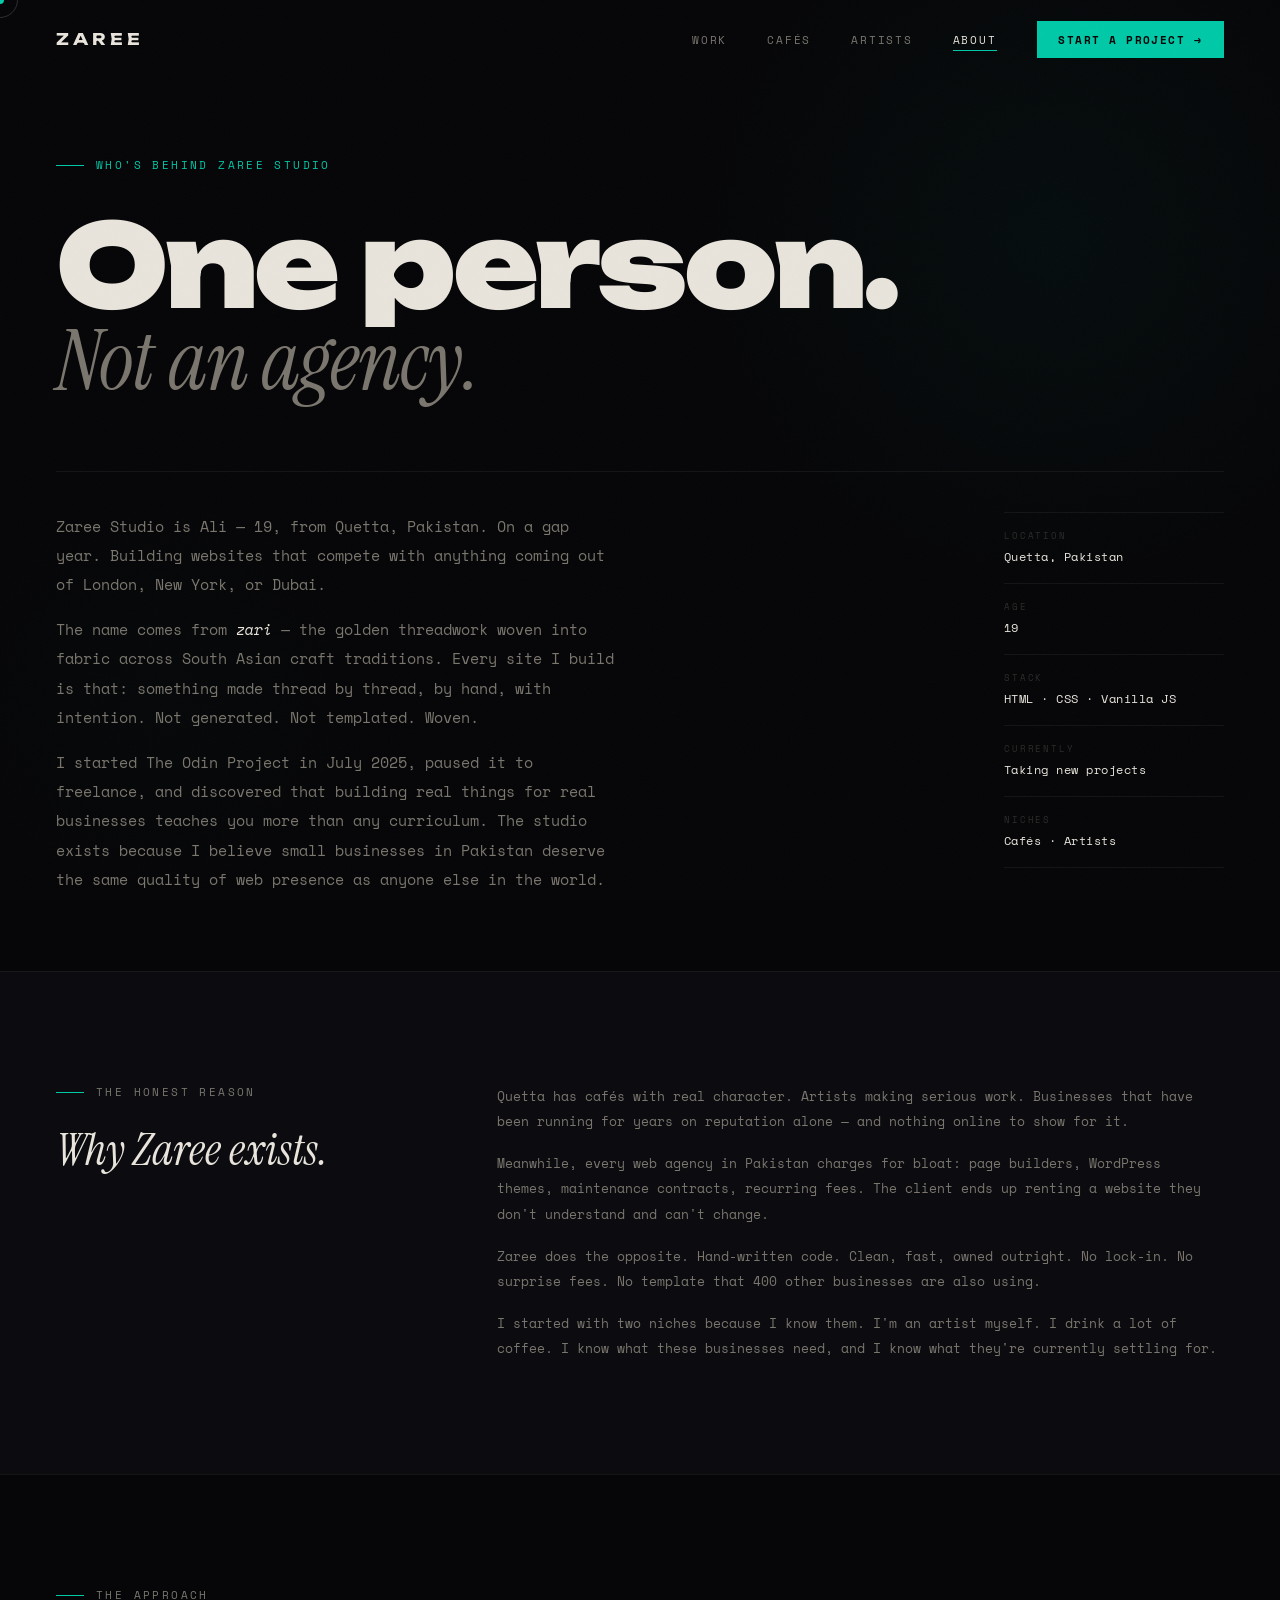
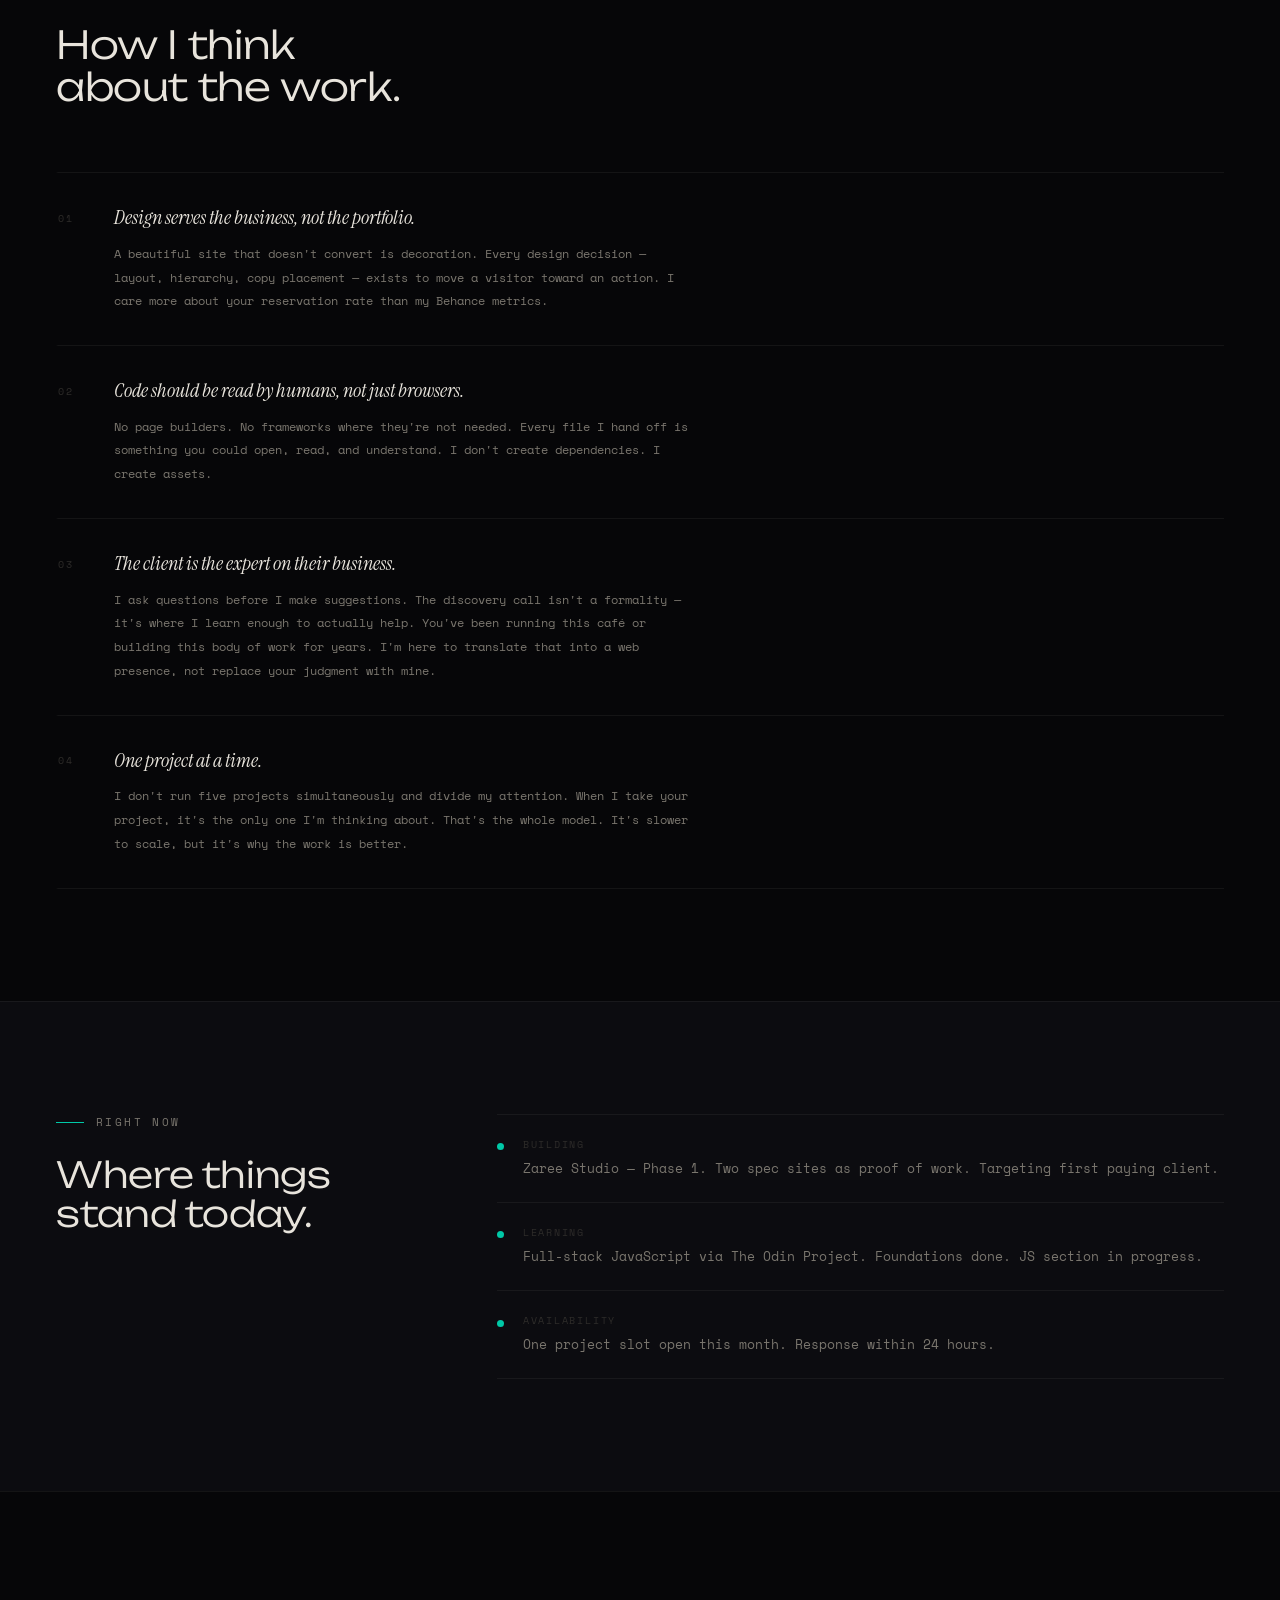
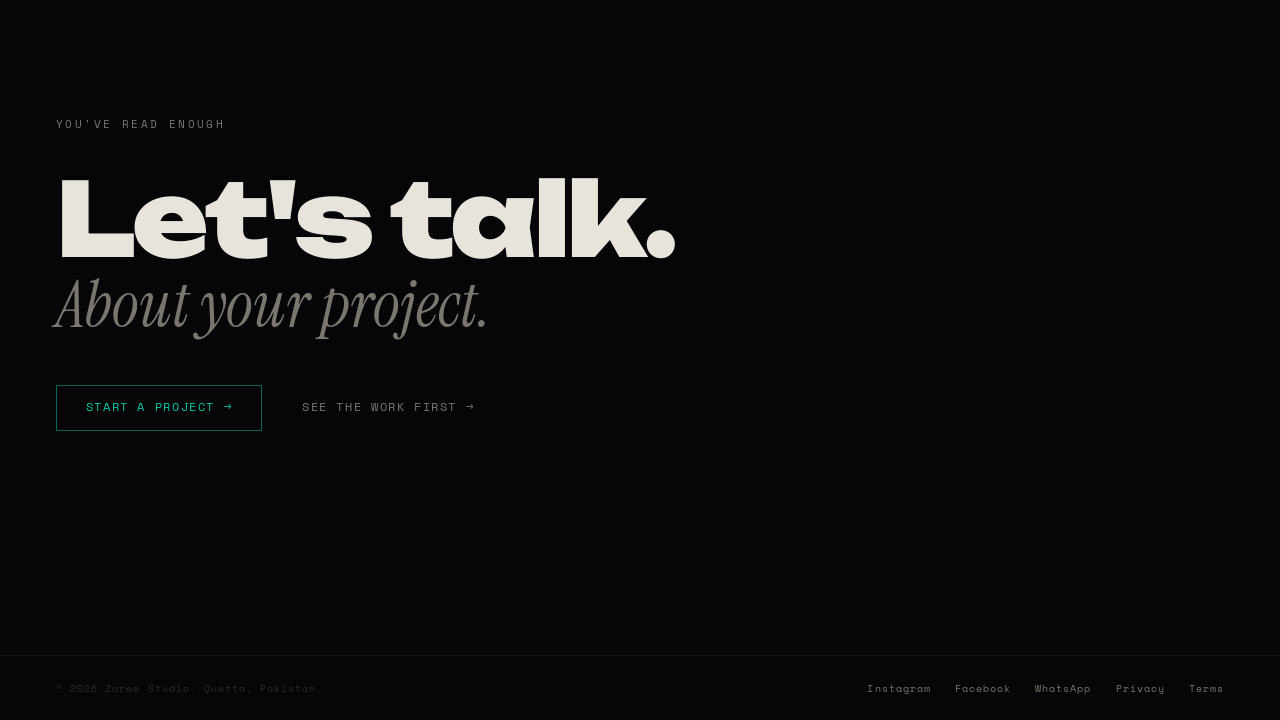
==== about.html @ 1075338b "Fix facebook social link in footer" ====
<!DOCTYPE html>
<html lang="en">
<head>
  <meta charset="UTF-8" />
  <meta name="viewport" content="width=device-width, initial-scale=1.0" />
  <meta name="description" content="Who's behind Zaree Studio. A 19-year-old from Quetta, Pakistan — building websites that compete with anything in the world." />
  <meta name="theme-color" content="#060608" />
  <link rel="icon" type="image/svg+xml" href="assets/images/favicon.svg" />

  <title>About — Zaree Studio</title>

  <meta property="og:title"       content="About — Zaree Studio" />
  <meta property="og:description" content="Who's behind Zaree Studio. One person. Quetta, Pakistan. Building for the world." />
  <meta property="og:type"        content="website" />

  <link rel="stylesheet" href="assets/css/style.css" />
</head>
<body>

  <div class="cursor" aria-hidden="true"></div>
  <div class="cursor-ring" aria-hidden="true"></div>

  <!-- ===== NAV ===== -->
  <header>
    <nav class="site-nav" aria-label="Main navigation">
      <div class="site-nav__inner">

        <a href="index.html" class="site-nav__logo" aria-label="Zaree Studio — home">Zaree</a>

        <button
          class="site-nav__toggle"
          aria-label="Toggle navigation menu"
          aria-expanded="false"
          aria-controls="nav-links"
        >
          <span class="site-nav__toggle-bar" aria-hidden="true"></span>
          <span class="site-nav__toggle-bar" aria-hidden="true"></span>
          <span class="site-nav__toggle-bar" aria-hidden="true"></span>
        </button>

        <div class="site-nav__links" id="nav-links" role="list">
          <a href="work.html"    class="site-nav__link" role="listitem">Work</a>
          <a href="cafes.html"   class="site-nav__link" role="listitem">Cafés</a>
          <a href="artists.html" class="site-nav__link" role="listitem">Artists</a>
          <a href="about.html"   class="site-nav__link" role="listitem" aria-current="page">About</a>
          <a href="start.html"   class="site-nav__cta"  role="listitem">Start a project →</a>
        </div>

      </div>
    </nav>
  </header>

  <main>

    <!-- ===== HERO ===== -->
    <section class="about-hero" aria-labelledby="about-hero-heading">
      <div class="about-hero__orb about-hero__orb--1" aria-hidden="true"></div>
      <div class="about-hero__orb about-hero__orb--2" aria-hidden="true"></div>

      <div class="container about-hero__inner">
        <p class="about-hero__eyebrow reveal">
          <span class="about-hero__eyebrow-line" aria-hidden="true"></span>
          Who's behind Zaree Studio
        </p>

        <h1 class="about-hero__heading reveal reveal--delay-1" id="about-hero-heading">
          One person.
          <span class="about-hero__heading-serif">Not an agency.</span>
        </h1>

        <div class="about-hero__split reveal reveal--delay-2">
          <div class="about-hero__statement">
            <p>
              Zaree Studio is Ali — 19, from Quetta, Pakistan. On a gap year. Building websites that compete with anything coming out of London, New York, or Dubai.
            </p>
            <p>
              The name comes from <em>zari</em> — the golden threadwork woven into fabric across South Asian craft traditions. Every site I build is that: something made thread by thread, by hand, with intention. Not generated. Not templated. Woven.
            </p>
            <p>
              I started The Odin Project in July 2025, paused it to freelance, and discovered that building real things for real businesses teaches you more than any curriculum. The studio exists because I believe small businesses in Pakistan deserve the same quality of web presence as anyone else in the world.
            </p>
          </div>
          <div class="about-hero__aside">
            <div class="about-fact">
              <span class="about-fact__label">Location</span>
              <span class="about-fact__value">Quetta, Pakistan</span>
            </div>
            <div class="about-fact">
              <span class="about-fact__label">Age</span>
              <span class="about-fact__value">19</span>
            </div>
            <div class="about-fact">
              <span class="about-fact__label">Stack</span>
              <span class="about-fact__value">HTML · CSS · Vanilla JS</span>
            </div>
            <div class="about-fact">
              <span class="about-fact__label">Currently</span>
              <span class="about-fact__value">Taking new projects</span>
            </div>
            <div class="about-fact">
              <span class="about-fact__label">Niches</span>
              <span class="about-fact__value">Cafés · Artists</span>
            </div>
          </div>
        </div>
      </div>
    </section>

    <!-- ===== WHY THIS EXISTS ===== -->
    <section class="section about-why" aria-labelledby="why-heading">
      <div class="container">
        <div class="about-why__grid">
          <div>
            <p class="section__tag reveal">The honest reason</p>
            <h2 class="about-why__heading reveal reveal--delay-1" id="why-heading">
              Why Zaree exists.
            </h2>
          </div>
          <div class="about-why__body reveal reveal--delay-2">
            <p>
              Quetta has cafés with real character. Artists making serious work. Businesses that have been running for years on reputation alone — and nothing online to show for it.
            </p>
            <p>
              Meanwhile, every web agency in Pakistan charges for bloat: page builders, WordPress themes, maintenance contracts, recurring fees. The client ends up renting a website they don't understand and can't change.
            </p>
            <p>
              Zaree does the opposite. Hand-written code. Clean, fast, owned outright. No lock-in. No surprise fees. No template that 400 other businesses are also using.
            </p>
            <p>
              I started with two niches because I know them. I'm an artist myself. I drink a lot of coffee. I know what these businesses need, and I know what they're currently settling for.
            </p>
          </div>
        </div>
      </div>
    </section>

    <!-- ===== THE WAY I WORK ===== -->
    <section class="section about-approach" aria-labelledby="approach-heading">
      <div class="container">
        <p class="section__tag reveal">The approach</p>
        <h2 class="section__heading about-approach__heading reveal reveal--delay-1" id="approach-heading">
          How I think<br>about the work.
        </h2>

        <div class="about-principles">

          <div class="about-principle reveal">
            <div class="about-principle__num" aria-hidden="true">01</div>
            <div class="about-principle__content">
              <h3 class="about-principle__title">Design serves the business, not the portfolio.</h3>
              <p class="about-principle__desc">
                A beautiful site that doesn't convert is decoration. Every design decision — layout, hierarchy, copy placement — exists to move a visitor toward an action. I care more about your reservation rate than my Behance metrics.
              </p>
            </div>
          </div>

          <div class="about-principle reveal reveal--delay-1">
            <div class="about-principle__num" aria-hidden="true">02</div>
            <div class="about-principle__content">
              <h3 class="about-principle__title">Code should be read by humans, not just browsers.</h3>
              <p class="about-principle__desc">
                No page builders. No frameworks where they're not needed. Every file I hand off is something you could open, read, and understand. I don't create dependencies. I create assets.
              </p>
            </div>
          </div>

          <div class="about-principle reveal reveal--delay-2">
            <div class="about-principle__num" aria-hidden="true">03</div>
            <div class="about-principle__content">
              <h3 class="about-principle__title">The client is the expert on their business.</h3>
              <p class="about-principle__desc">
                I ask questions before I make suggestions. The discovery call isn't a formality — it's where I learn enough to actually help. You've been running this café or building this body of work for years. I'm here to translate that into a web presence, not replace your judgment with mine.
              </p>
            </div>
          </div>

          <div class="about-principle reveal reveal--delay-3">
            <div class="about-principle__num" aria-hidden="true">04</div>
            <div class="about-principle__content">
              <h3 class="about-principle__title">One project at a time.</h3>
              <p class="about-principle__desc">
                I don't run five projects simultaneously and divide my attention. When I take your project, it's the only one I'm thinking about. That's the whole model. It's slower to scale, but it's why the work is better.
              </p>
            </div>
          </div>

        </div>
      </div>
    </section>

    <!-- ===== CURRENTLY ===== -->
    <section class="section about-currently" aria-labelledby="currently-heading">
      <div class="container">
        <div class="about-currently__grid">

          <div>
            <p class="section__tag reveal">Right now</p>
            <h2 class="section__heading about-currently__heading reveal reveal--delay-1" id="currently-heading">
              Where things<br>stand today.
            </h2>
          </div>

          <div class="about-currently__items reveal reveal--delay-2">
            <div class="about-current-item">
              <span class="about-current-item__dot" aria-hidden="true"></span>
              <div>
                <p class="about-current-item__label">Building</p>
                <p class="about-current-item__value">Zaree Studio — Phase 1. Two spec sites as proof of work. Targeting first paying client.</p>
              </div>
            </div>
            <div class="about-current-item">
              <span class="about-current-item__dot" aria-hidden="true"></span>
              <div>
                <p class="about-current-item__label">Learning</p>
                <p class="about-current-item__value">Full-stack JavaScript via The Odin Project. Foundations done. JS section in progress.</p>
              </div>
            </div>
            <div class="about-current-item">
              <span class="about-current-item__dot" aria-hidden="true"></span>
              <div>
                <p class="about-current-item__label">Availability</p>
                <p class="about-current-item__value">One project slot open this month. Response within 24 hours.</p>
              </div>
            </div>
          </div>

        </div>
      </div>
    </section>

    <!-- ===== CTA ===== -->
    <section class="section about-cta" aria-labelledby="about-cta-heading">
      <div class="container about-cta__inner">
        <p class="about-cta__eyebrow reveal">You've read enough</p>
        <h2 class="about-cta__heading reveal reveal--delay-1" id="about-cta-heading">
          Let's talk.
        </h2>
        <p class="about-cta__sub reveal reveal--delay-1">
          About your project.
        </p>
        <div class="about-cta__actions reveal reveal--delay-2">
          <a href="start.html" class="btn-primary">Start a project →</a>
          <a href="work.html"  class="btn-secondary">See the work first →</a>
        </div>
      </div>
    </section>
  </main>
  
  <!-- ===== FOOTER ===== -->
  <footer class="site-footer">
    <div class="container">
      <div class="site-footer__inner">
        <p class="site-footer__copy">© 2026 Zaree Studio. Quetta, Pakistan.</p>
        <nav class="site-footer__links" aria-label="Footer navigation">
          <a href="https://instagram.com/zareestudios" target="_blank" rel="noopener noreferrer" class="site-footer__link">Instagram</a>
          <a href="https://www.facebook.com/profile.php?id=61572127582054"   target="_blank" rel="noopener noreferrer" class="site-footer__link">Facebook</a>
          <a href="https://wa.me/03337128493"            target="_blank" rel="noopener noreferrer" class="site-footer__link">WhatsApp</a>
          <a href="privacy.html" class="site-footer__link">Privacy</a>
          <a href="terms.html"   class="site-footer__link">Terms</a>
        </nav>
      </div>
    </div>
  </footer>

  <script src="assets/js/main.js" defer></script>
</body>
</html>
---- assets/css/style.css ----
/* ============================================================
   ZAREE STUDIO — style.css
   Shared across all pages
   ============================================================ */

/* ===== FONTS ===== */
@import url('https://fonts.googleapis.com/css2?family=Unbounded:wght@200;300;400;700;900&family=Instrument+Serif:ital@0;1&family=Space+Mono:ital,wght@0,400;0,700;1,400&display=swap');

/* ===== CUSTOM PROPERTIES ===== */
:root {
  /* Color — semantic naming */
  --background:          #060608;
  --background-surface:  #0C0C10;
  --background-raised:   #111116;
  --text-primary:        #E8E4DC;
  --text-secondary:      #7A766E;
  --text-ghost:          #2E2C2A;
  --accent:              #00C9A7;
  --accent-dim:          rgba(0, 201, 167, 0.08);
  --accent-glow:         rgba(0, 201, 167, 0.22);
  --accent-mid:          rgba(0, 201, 167, 0.5);
  --border-subtle:       rgba(232, 228, 220, 0.06);
  --border-moderate:     rgba(232, 228, 220, 0.13);
  --border-accent:       rgba(0, 201, 167, 0.35);

  /* Typography */
  --font-display:  'Unbounded', sans-serif;
  --font-serif:    'Instrument Serif', serif;
  --font-mono:     'Space Mono', monospace;

  /* Spacing scale */
  --space-xs:   0.5rem;
  --space-sm:   1rem;
  --space-md:   1.5rem;
  --space-lg:   2.5rem;
  --space-xl:   4rem;
  --space-2xl:  7rem;

  /* Layout */
  --container-max: 1280px;
  --container-pad: clamp(1.25rem, 5vw, 3.5rem);
  --nav-height:    5rem;

  /* Motion */
  --ease-out-expo: cubic-bezier(0.16, 1, 0.3, 1);
  --ease-standard: cubic-bezier(0.4, 0, 0.2, 1);
  --duration-fast:   180ms;
  --duration-base:   300ms;
  --duration-slow:   600ms;
  --duration-reveal: 900ms;
}

/* ===== RESET ===== */
*,
*::before,
*::after {
  margin: 0;
  padding: 0;
  box-sizing: border-box;
}

html {
  font-size: 16px;
  scroll-behavior: smooth;
  -webkit-text-size-adjust: 100%;
  overflow-x: hidden;
}

body {
  background-color: var(--background);
  color: var(--text-primary);
  font-family: var(--font-mono);
  font-weight: 400;
  line-height: 1.6;
  overflow-x: hidden;
  -webkit-font-smoothing: antialiased;
  -moz-osx-font-smoothing: grayscale;
  cursor: none;
}

img,
video {
  display: block;
  max-width: 100%;
}

a {
  color: inherit;
  text-decoration: none;
}

ul,
ol {
  list-style: none;
}

button {
  background: none;
  border: none;
  cursor: none;
  font: inherit;
  color: inherit;
}

input,
textarea,
select {
  font: inherit;
  color: inherit;
  background: none;
  border: none;
  outline: none;
}

/* ===== GRAIN OVERLAY ===== */
body::before {
  content: '';
  position: fixed;
  inset: 0;
  pointer-events: none;
  z-index: 9000;
  opacity: 0.2;
  background-image: url("data:image/svg+xml,%3Csvg xmlns='http://www.w3.org/2000/svg' width='400' height='400'%3E%3Cfilter id='n'%3E%3CfeTurbulence type='fractalNoise' baseFrequency='.72' numOctaves='4' stitchTiles='stitch'/%3E%3C/filter%3E%3Crect width='400' height='400' filter='url(%23n)' opacity='.09'/%3E%3C/svg%3E");
}

/* ===== CUSTOM CURSOR ===== */
.cursor {
  position: fixed;
  width: 8px;
  height: 8px;
  background: var(--accent);
  border-radius: 50%;
  pointer-events: none;
  z-index: 9999;
  transform: translate(-50%, -50%);
  transition:
    width var(--duration-fast) var(--ease-standard),
    height var(--duration-fast) var(--ease-standard);
  mix-blend-mode: screen;
  will-change: left, top;
}

.cursor-ring {
  position: fixed;
  width: 36px;
  height: 36px;
  border: 1px solid rgba(232, 228, 220, 0.18);
  border-radius: 50%;
  pointer-events: none;
  z-index: 9998;
  transform: translate(-50%, -50%);
  transition:
    width var(--duration-base) var(--ease-standard),
    height var(--duration-base) var(--ease-standard),
    border-color var(--duration-base) var(--ease-standard);
  will-change: left, top;
}

body.cursor--hover .cursor {
  width: 18px;
  height: 18px;
}

body.cursor--hover .cursor-ring {
  width: 60px;
  height: 60px;
  border-color: var(--border-accent);
}

/* ===== FOCUS STATES (accessibility) ===== */
:focus-visible {
  outline: 2px solid var(--accent);
  outline-offset: 3px;
  border-radius: 2px;
}

/* ===== LAYOUT UTILITIES ===== */
.container {
  width: 100%;
  max-width: var(--container-max);
  margin-inline: auto;
  padding-inline: var(--container-pad);
}

/* ===== REVEAL ANIMATION ===== */
.reveal {
  opacity: 0;
  transform: translateY(28px);
  transition:
    opacity var(--duration-reveal) var(--ease-out-expo),
    transform var(--duration-reveal) var(--ease-out-expo);
}

.reveal--in {
  opacity: 1;
  transform: translateY(0);
}

.reveal--delay-1 { transition-delay: 0.1s; }
.reveal--delay-2 { transition-delay: 0.2s; }
.reveal--delay-3 { transition-delay: 0.32s; }
.reveal--delay-4 { transition-delay: 0.46s; }

/* ===== NAV ===== */
.site-nav {
  position: fixed;
  top: 0;
  left: 0;
  right: 0;
  z-index: 200;
  height: var(--nav-height);
  display: flex;
  align-items: center;
  transition:
    background var(--duration-slow) var(--ease-standard),
    border-color var(--duration-slow) var(--ease-standard);
  border-bottom: 1px solid transparent;
}

.site-nav--scrolled {
  background: rgba(6, 6, 8, 0.88);
  backdrop-filter: blur(20px);
  -webkit-backdrop-filter: blur(20px);
  border-bottom-color: var(--border-subtle);
}

.site-nav__inner {
  width: 100%;
  max-width: var(--container-max);
  margin-inline: auto;
  padding-inline: var(--container-pad);
  display: flex;
  align-items: center;
  justify-content: space-between;
  gap: var(--space-lg);
}

.site-nav__logo {
  font-family: var(--font-display);
  font-size: 1rem;
  font-weight: 700;
  letter-spacing: 0.25em;
  text-transform: uppercase;
  color: var(--text-primary);
  flex-shrink: 0;
  transition: color var(--duration-fast);
}

.site-nav__logo:hover {
  color: var(--accent);
}

.site-nav__status {
  display: flex;
  align-items: center;
  gap: 0.5rem;
  font-size: 0.68rem;
  letter-spacing: 0.16em;
  color: var(--text-secondary);
}

.site-nav__status-dot {
  width: 5px;
  height: 5px;
  background: var(--accent);
  border-radius: 50%;
  animation: pulse-dot 2.5s ease-in-out infinite;
}

@keyframes pulse-dot {
  0%, 100% { opacity: 1; transform: scale(1); }
  50%       { opacity: 0.35; transform: scale(0.6); }
}

.site-nav__links {
  display: flex;
  align-items: center;
  gap: var(--space-lg);
}

.site-nav__link {
  font-size: 0.7rem;
  letter-spacing: 0.16em;
  text-transform: uppercase;
  color: var(--text-secondary);
  transition: color var(--duration-fast);
  position: relative;
}

.site-nav__link::after {
  content: '';
  position: absolute;
  bottom: -3px;
  left: 0;
  width: 0;
  height: 1px;
  background: var(--accent);
  transition: width var(--duration-base) var(--ease-out-expo);
}

.site-nav__link:hover,
.site-nav__link[aria-current="page"] {
  color: var(--text-primary);
}

.site-nav__link[aria-current="page"]::after,
.site-nav__link:hover::after {
  width: 100%;
}

.site-nav__cta {
  font-family: var(--font-mono);
  font-size: 0.7rem;
  letter-spacing: 0.13em;
  text-transform: uppercase;
  color: var(--background);
  background: var(--accent);
  padding: 0.55rem 1.3rem;
  border: 1px solid var(--accent);
  font-weight: 700;
  transition:
    background var(--duration-fast),
    border-color var(--duration-fast),
    color var(--duration-fast);
}

.site-nav__cta:hover {
  background: var(--text-primary);
  border-color: var(--text-primary);
  color: var(--background);
}
/* Logo cloned into mobile overlay by JS — hidden on desktop */
.site-nav__links-logo {
  display: none;
}

/* Mobile nav toggle */
.site-nav__toggle {
  display: none;
  flex-direction: column;
  gap: 5px;
  width: 24px;
  cursor: none;
}

.site-nav__toggle-bar {
  height: 1px;
  background: var(--text-primary);
  transition: transform var(--duration-base) var(--ease-standard), opacity var(--duration-base);
  transform-origin: center;
}

.site-nav__toggle[aria-expanded="true"] .site-nav__toggle-bar:nth-child(1) {
  transform: translateY(6px) rotate(45deg);
}
.site-nav__toggle[aria-expanded="true"] .site-nav__toggle-bar:nth-child(2) {
  opacity: 0;
}
.site-nav__toggle[aria-expanded="true"] .site-nav__toggle-bar:nth-child(3) {
  transform: translateY(-6px) rotate(-45deg);
}

/* ===== BUTTONS ===== */
.btn-primary {
  display: inline-flex;
  align-items: center;
  gap: 0.6rem;
  font-family: var(--font-mono);
  font-size: 0.72rem;
  letter-spacing: 0.14em;
  text-transform: uppercase;
  color: var(--accent);
  padding: 0.8rem 1.8rem;
  border: 1px solid var(--accent-mid);
  transition:
    background var(--duration-fast),
    border-color var(--duration-fast),
    gap var(--duration-base) var(--ease-out-expo);
}

.btn-primary:hover {
  background: var(--accent-dim);
  border-color: var(--accent);
  gap: 1rem;
}

.btn-secondary {
  display: inline-flex;
  align-items: center;
  gap: 0.6rem;
  font-family: var(--font-mono);
  font-size: 0.72rem;
  letter-spacing: 0.14em;
  text-transform: uppercase;
  color: var(--text-secondary);
  transition:
    color var(--duration-fast),
    gap var(--duration-base) var(--ease-out-expo);
}

.btn-secondary:hover {
  color: var(--text-primary);
  gap: 1rem;
}

/* ===== SECTION SHARED ===== */
.section {
  padding-block: var(--space-2xl);
  border-top: 1px solid var(--border-subtle);
  position: relative;
}

.section__tag {
  display: flex;
  align-items: center;
  gap: 0.75rem;
  font-size: 0.68rem;
  letter-spacing: 0.22em;
  text-transform: uppercase;
  color: var(--text-secondary);
  margin-bottom: 1.2rem;
}

.section__tag::before {
  content: '';
  display: block;
  width: 28px;
  height: 1px;
  background: var(--accent);
  flex-shrink: 0;
}

.section__heading {
  font-family: var(--font-display);
  font-weight: 300;
  letter-spacing: -0.01em;
  line-height: 1.1;
  color: var(--text-primary);
}

/* ===== FOOTER ===== */
.site-footer {
  padding-block: var(--space-md);
  border-top: 1px solid var(--border-subtle);
  background: var(--background);
}

.site-footer__inner {
  display: flex;
  justify-content: space-between;
  align-items: center;
  gap: var(--space-md);
}

.site-footer__copy {
  font-size: 0.65rem;
  letter-spacing: 0.1em;
  color: var(--text-ghost);
}

.site-footer__links {
  display: flex;
  flex-wrap: wrap;
  gap: var(--space-md);
}

.site-footer__link {
  font-size: 0.65rem;
  letter-spacing: 0.1em;
  color: var(--text-secondary);
  transition: color var(--duration-fast);
}

.site-footer__link:hover {
  color: var(--accent);
}

/* ===== FORM SHARED ===== */
.form-field {
  display: flex;
  flex-direction: column;
  gap: 0.5rem;
}

.form-field__label {
  font-size: 0.68rem;
  letter-spacing: 0.18em;
  text-transform: uppercase;
  color: var(--text-secondary);
}

.form-field__input,
.form-field__textarea,
.form-field__select {
  background: var(--background-raised);
  border: 1px solid var(--border-subtle);
  padding: 0.9rem 1.1rem;
  font-size: 0.85rem;
  color: var(--text-primary);
  width: 100%;
  transition:
    border-color var(--duration-fast),
    background var(--duration-fast);
  border-radius: 0;
  appearance: none;
}

.form-field__input:focus,
.form-field__textarea:focus,
.form-field__select:focus {
  border-color: var(--accent);
  background: var(--background-surface);
  outline: none;
}

.form-field__textarea {
  resize: vertical;
  min-height: 120px;
}

.form-field__input::placeholder,
.form-field__textarea::placeholder {
  color: var(--text-ghost);
}

/* ===== MOBILE MEDIA QUERIES ===== */
@media (max-width: 768px) {
  :root {
    --space-2xl: 5rem;
    --nav-height: 4rem;
  }

  body {
    cursor: auto;
  }

  .cursor,
  .cursor-ring {
    display: none;
  }

  .site-nav__status {
    display: none;
  }

  .site-nav__links-logo {
    display: block;
    font-size: 1.1rem;
    margin-bottom: var(--space-xl);
  }

  .site-nav__links {
    position: fixed;
    top: 0;
    left: 0;
    right: 0;
    bottom: 0;
    padding-top: var(--nav-height);
    flex-direction: column;
    align-items: center;
    justify-content: center;
    gap: var(--space-lg);
    background: var(--background);
    opacity: 0;
    visibility: hidden;
    pointer-events: none;
    transition:
      opacity var(--duration-base) var(--ease-standard),
      visibility var(--duration-base) var(--ease-standard);
    z-index: 9100;
  }

  .site-nav__links--open {
    opacity: 1;
    visibility: visible;
    pointer-events: all;
  }

  .site-nav__link {
    font-size: 1rem;
    letter-spacing: 0.2em;
  }

  .site-nav__toggle {
    display: flex;
    position: relative;
    z-index: 9200; /* must exceed .site-nav__links--open (9100) */
    cursor: pointer;
  }

  /* Restore pointer cursor on all interactive elements — cursor: none is desktop-only */
  a,
  button,
  .choice-card__label,
  .budget-option__label,
  .work-filter__btn {
    cursor: pointer;
  }

  .site-footer__inner {
    flex-direction: column;
    align-items: flex-start;
    gap: var(--space-sm);
  }

  /* Mobile typography — floor at 14px for body-level text */
  .section__tag {
    font-size: 0.72rem;
  }

  .form-field__label {
    font-size: 0.72rem;
  }

  .btn-primary,
  .btn-secondary {
    font-size: 0.78rem;
  }
}
/* ===== INDEX ===== */
.hero-scroll-driver {
  height: 100vh;
  position: relative;
}

.hero-scroll-pin {
  height: 100vh;
  overflow: hidden;
  background: var(--background);
  display: flex;
  flex-direction: column;
  justify-content: flex-end;
  padding: 0 var(--container-pad) clamp(2rem, 4vw, 3.5rem);
}

.hero__orb {
  position: absolute;
  border-radius: 50%;
  pointer-events: none;
  will-change: transform;
}

.hero__orb--1 {
  width: clamp(400px, 65vw, 900px);
  height: clamp(400px, 65vw, 900px);
  top: -20%;
  right: -15%;
  background: radial-gradient(circle, rgba(0,201,167,0.038) 0%, transparent 65%);
  animation: orb-drift 11s ease-in-out infinite;
}

.hero__orb--2 {
  width: clamp(280px, 45vw, 600px);
  height: clamp(280px, 45vw, 600px);
  bottom: -10%;
  left: -5%;
  background: radial-gradient(circle, rgba(0,100,80,0.03) 0%, transparent 65%);
  animation: orb-drift 14s ease-in-out infinite 4s;
}

@keyframes orb-drift {
  0%, 100% { transform: translateY(0) scale(1); }
  50%       { transform: translateY(-36px) scale(1.05); }
}

.hero__letters {
  position: relative;
  z-index: 2;
  display: flex;
  line-height: 1;
  margin-bottom: clamp(1rem, 2.5vw, 1.8rem);
  overflow: visible;
}

.hero-letter {
  font-family: var(--font-display);
  font-size: clamp(80px, 16vw, 210px);
  font-weight: 900;
  letter-spacing: -0.02em;
  line-height: 0.88;
  color: var(--text-primary);
  display: block;
  will-change: transform, color;
  transition:
    color 0.6s var(--ease-out-expo),
    text-shadow 0.4s var(--ease-out-expo);
}

.hero-letter--active { color: var(--accent); }
.hero-letter--past   { color: var(--text-ghost); }

.hero__meta {
  position: relative;
  z-index: 2;
  display: grid;
  grid-template-columns: 1fr auto;
  align-items: end;
  gap: var(--space-lg);
  border-top: 1px solid var(--border-subtle);
  padding-top: clamp(1.2rem, 2.5vw, 2rem);
}

.hero__tagline {
  font-family: var(--font-serif);
  font-style: italic;
  font-size: clamp(1.05rem, 2vw, 1.75rem);
  font-weight: 400;
  line-height: 1.3;
  color: var(--text-primary);
}

.hero__tagline em {
  color: var(--accent);
  font-style: normal;
}

.hero__aside {
  display: flex;
  flex-direction: column;
  align-items: flex-end;
  gap: var(--space-sm);
  flex-shrink: 0;
}

.hero__scroll-indicator {
  display: flex;
  flex-direction: column;
  align-items: center;
  gap: 0.5rem;
  transition: opacity 0.5s;
}

.hero__scroll-line {
  width: 1px;
  height: 48px;
  background: linear-gradient(to bottom, var(--accent), transparent);
  animation: scroll-drip 2s ease-in-out infinite;
}

@keyframes scroll-drip {
  0%   { transform: scaleY(0); transform-origin: top; opacity: 0; }
  40%  { opacity: 1; }
  50%  { transform: scaleY(1); transform-origin: top; }
  51%  { transform: scaleY(1); transform-origin: bottom; }
  100% { transform: scaleY(0); transform-origin: bottom; opacity: 0; }
}

.hero__scroll-label {
  font-size: 0.6rem;
  letter-spacing: 0.22em;
  color: var(--text-ghost);
}

.hero-caption {
  position: absolute;
  top: 50%;
  right: var(--container-pad);
  transform: translateY(-50%);
  text-align: right;
  max-width: 320px;
  pointer-events: none;
  opacity: 0;
  transition: opacity 0.5s var(--ease-out-expo);
  z-index: 3;
}

.hero-caption--visible { opacity: 1; }

.hero-caption__tag {
  display: block;
  font-family: var(--font-display);
  font-size: 0.6rem;
  font-weight: 700;
  letter-spacing: 0.28em;
  text-transform: uppercase;
  color: var(--accent);
  margin-bottom: 1rem;
}

.hero-caption__text {
  font-family: var(--font-serif);
  font-style: italic;
  font-size: clamp(1.3rem, 2.5vw, 2.2rem);
  font-weight: 400;
  line-height: 1.22;
  color: var(--text-primary);
}

.manifesto { background: var(--background-surface); }

.manifesto__grid {
  display: grid;
  grid-template-columns: auto 1fr;
  gap: clamp(2rem, 5vw, 5rem);
  align-items: start;
}

.manifesto__index {
  font-family: var(--font-display);
  font-size: clamp(4rem, 8vw, 8rem);
  font-weight: 900;
  color: var(--border-subtle);
  line-height: 1;
  user-select: none;
  padding-top: 0.1em;
}

.manifesto__body {
  font-family: var(--font-serif);
  font-size: clamp(1.5rem, 3.2vw, 3rem);
  font-weight: 400;
  line-height: 1.22;
  color: var(--text-primary);
}

.manifesto__body .manifesto__accent { color: var(--accent); }
.manifesto__body .manifesto__dim    { color: var(--text-secondary); }

.work-preview { background: var(--background); }

.work-preview__header {
  display: flex;
  justify-content: space-between;
  align-items: flex-end;
  margin-bottom: clamp(2rem, 4vw, 3.5rem);
  gap: var(--space-lg);
}

.work-preview__heading { font-size: clamp(1.6rem, 3vw, 2.8rem); }

.work-preview__note {
  font-size: 0.72rem;
  letter-spacing: 0.12em;
  color: var(--text-secondary);
  text-align: right;
  max-width: 180px;
  line-height: 1.7;
  flex-shrink: 0;
}

.work-preview__grid {
  display: grid;
  grid-template-columns: 1fr 1fr;
  gap: 3px;
}

.card {
  position: relative;
  overflow: hidden;
  border: 1px solid var(--border-subtle);
  transition: border-color var(--duration-slow);
  display: block;
}

.card:hover { border-color: var(--border-moderate); }
.card--tall { min-height: 580px; }
.card--half { min-height: 580px; }

.card__bg {
  position: absolute;
  inset: 0;
  transition: transform 0.8s var(--ease-out-expo);
}

.card:hover .card__bg { transform: scale(1.05); }

.card--cafe .card__bg {
  background:
    radial-gradient(ellipse at 30% 70%, rgba(0,201,167,0.07) 0%, transparent 60%),
    radial-gradient(ellipse at 70% 20%, rgba(0,80,60,0.06) 0%, transparent 55%),
    var(--background-raised);
}

.card--artist .card__bg {
  background:
    radial-gradient(ellipse at 80% 80%, rgba(180,120,50,0.06) 0%, transparent 55%),
    radial-gradient(ellipse at 25% 30%, rgba(80,50,180,0.05) 0%, transparent 55%),
    var(--background-raised);
}

.card__geo {
  position: absolute;
  inset: 0;
  pointer-events: none;
  overflow: hidden;
}

.card--cafe .card__geo::before {
  content: '';
  position: absolute;
  top: 50%; left: 50%;
  width: clamp(140px, 25%, 260px);
  height: clamp(140px, 25%, 260px);
  border: 1px solid rgba(0,201,167,0.07);
  border-radius: 50%;
  transform: translate(-50%, -50%);
}

.card--cafe .card__geo::after {
  content: '';
  position: absolute;
  top: 50%; left: 50%;
  width: clamp(70px, 12%, 130px);
  height: clamp(70px, 12%, 130px);
  border: 1px solid rgba(0,201,167,0.04);
  border-radius: 50%;
  transform: translate(-50%, -50%);
}

.card--artist .card__geo::before {
  content: '';
  position: absolute;
  bottom: 28%; right: 18%;
  width: 120px; height: 120px;
  border: 1px solid rgba(232,228,220,0.05);
  transform: rotate(45deg);
}

.card__fade {
  position: absolute;
  inset: 0;
  background: linear-gradient(
    to top,
    rgba(6,6,8,0.94) 0%,
    rgba(6,6,8,0.3) 45%,
    transparent 100%
  );
}

.card__body {
  position: absolute;
  inset: 0;
  padding: clamp(1.2rem, 2.5vw, 2rem);
  display: flex;
  flex-direction: column;
  justify-content: flex-end;
}

.card__number {
  position: absolute;
  top: 1.2rem;
  left: 1.5rem;
  font-size: 0.62rem;
  letter-spacing: 0.16em;
  color: var(--text-ghost);
}

.card__category {
  font-size: 0.62rem;
  letter-spacing: 0.2em;
  text-transform: uppercase;
  color: var(--accent);
  margin-bottom: 0.5rem;
}

.card__title {
  font-family: var(--font-display);
  font-size: clamp(1.1rem, 2vw, 1.9rem);
  font-weight: 300;
  letter-spacing: -0.01em;
  line-height: 1.1;
  color: var(--text-primary);
  margin-bottom: 0;
  transition: margin var(--duration-slow);
}

.card:hover .card__title { margin-bottom: 0.7rem; }

.card__desc {
  font-size: 0.72rem;
  color: var(--text-secondary);
  line-height: 1.7;
  max-height: 0;
  overflow: hidden;
  opacity: 0;
  transition:
    max-height 0.5s var(--ease-out-expo),
    opacity 0.4s var(--ease-standard);
}

.card:hover .card__desc { max-height: 80px; opacity: 1; }

.card__link {
  display: inline-flex;
  align-items: center;
  gap: 0.5rem;
  margin-top: 1rem;
  font-size: 0.65rem;
  letter-spacing: 0.16em;
  color: var(--text-ghost);
  transition:
    color var(--duration-fast),
    gap var(--duration-base) var(--ease-out-expo);
}

.card:hover .card__link { color: var(--accent); gap: 1.1rem; }

.niches { background: var(--background-surface); }

.niches__grid {
  display: grid;
  grid-template-columns: 1fr 1fr;
  gap: 3px;
  margin-top: clamp(2rem, 4vw, 3.5rem);
}

.niche-card {
  padding: clamp(2rem, 4vw, 3.5rem);
  border: 1px solid var(--border-subtle);
  background: var(--background-raised);
  display: flex;
  flex-direction: column;
  gap: var(--space-md);
  transition: border-color var(--duration-slow);
  text-decoration: none;
}

.niche-card:hover { border-color: var(--border-accent); }

.niche-card__icon {
  width: 40px;
  height: 40px;
  border: 1px solid var(--border-subtle);
  display: flex;
  align-items: center;
  justify-content: center;
  font-size: 1.1rem;
}

.niche-card__tag {
  font-size: 0.65rem;
  letter-spacing: 0.2em;
  text-transform: uppercase;
  color: var(--accent);
}

.niche-card__heading {
  font-family: var(--font-serif);
  font-style: italic;
  font-size: clamp(1.4rem, 2.5vw, 2.2rem);
  font-weight: 400;
  line-height: 1.2;
  color: var(--text-primary);
}

.niche-card__desc {
  font-size: 0.78rem;
  color: var(--text-secondary);
  line-height: 1.8;
  flex: 1;
}

.niche-card__cta { margin-top: auto; }

.process { background: var(--background); }

.process__head {
  display: grid;
  grid-template-columns: 1fr 1fr;
  gap: clamp(2rem, 5vw, 5rem);
  align-items: end;
  margin-bottom: clamp(2.5rem, 5vw, 4.5rem);
}

.process__heading { font-size: clamp(1.5rem, 2.8vw, 2.6rem); }

.process__sub {
  font-size: 0.78rem;
  color: var(--text-secondary);
  line-height: 1.85;
}

.accordion__item {
  border-top: 1px solid var(--border-subtle);
  border-left: 2px solid transparent;
  padding-left: 0;
  transition:
    border-left-color var(--duration-base) var(--ease-out-expo),
    padding-left var(--duration-base) var(--ease-out-expo);
}

.accordion__item:last-child { border-bottom: 1px solid var(--border-subtle); }

.accordion__item:hover,
.accordion__item--open {
  border-left-color: var(--accent);
  padding-left: 1rem;
}

.accordion__item:hover .accordion__num,
.accordion__item--open .accordion__num { color: var(--accent); }

.accordion__trigger {
  width: 100%;
  display: flex;
  align-items: center;
  justify-content: space-between;
  padding: 1.5rem 0;
  text-align: left;
  transition: color var(--duration-fast);
}

.accordion__trigger:hover { color: var(--accent); }

.accordion__trigger-left {
  display: flex;
  align-items: center;
  gap: 1.5rem;
}

.accordion__num {
  font-size: 0.65rem;
  letter-spacing: 0.18em;
  color: var(--text-ghost);
  flex-shrink: 0;
  transition: color var(--duration-base);
}

.accordion__title {
  font-family: var(--font-serif);
  font-style: italic;
  font-size: clamp(1.1rem, 2vw, 1.6rem);
}

.accordion__icon {
  width: 20px;
  height: 20px;
  flex-shrink: 0;
  position: relative;
  color: var(--accent);
}

.accordion__icon::before,
.accordion__icon::after {
  content: '';
  position: absolute;
  background: currentColor;
  transition: transform var(--duration-base) var(--ease-out-expo);
}

.accordion__icon::before {
  width: 14px; height: 1px;
  top: 50%; left: 50%;
  transform: translate(-50%, -50%);
}

.accordion__icon::after {
  width: 1px; height: 14px;
  top: 50%; left: 50%;
  transform: translate(-50%, -50%);
}

.accordion__item--open .accordion__icon::after {
  transform: translate(-50%, -50%) rotate(90deg);
}

.accordion__body {
  padding-bottom: 1.5rem;
  padding-left: calc(0.65rem * 3 + 1.5rem + 1.5rem);
}

.accordion__body p {
  font-size: 0.82rem;
  color: var(--text-secondary);
  line-height: 1.9;
  max-width: 560px;
}

.cta-strip {
  background: var(--background-surface);
  min-height: 65vh;
  display: flex;
  align-items: center;
}

.cta-strip__eyebrow {
  font-size: 0.68rem;
  letter-spacing: 0.22em;
  text-transform: uppercase;
  color: var(--text-secondary);
  margin-bottom: var(--space-lg);
}

.cta-strip__heading {
  font-family: var(--font-display);
  font-size: clamp(2.5rem, 7vw, 7rem);
  font-weight: 900;
  line-height: 0.9;
  letter-spacing: -0.025em;
  color: var(--text-primary);
  margin-bottom: 0.15em;
}

.cta-strip__sub {
  font-family: var(--font-serif);
  font-style: italic;
  font-size: clamp(2rem, 5.5vw, 5.5rem);
  font-weight: 400;
  line-height: 0.9;
  color: var(--text-secondary);
  margin-bottom: clamp(2rem, 4vw, 3.5rem);
}

.cta-strip__email {
  display: inline-block;
  font-family: var(--font-display);
  font-size: clamp(0.85rem, 1.4vw, 1.3rem);
  font-weight: 300;
  letter-spacing: 0.04em;
  color: var(--accent);
  position: relative;
}

.cta-strip__email::after {
  content: '';
  position: absolute;
  bottom: -2px; left: 0;
  width: 0; height: 1px;
  background: var(--accent);
  transition: width 0.5s var(--ease-out-expo);
}

.cta-strip__email:hover::after { width: 100%; }

@media (max-width: 768px) {
  .hero-scroll-pin { padding-bottom: 2rem; }
  .hero-caption { display: none; }
  .manifesto__grid { grid-template-columns: 1fr; gap: 1.5rem; }
  .manifesto__index { font-size: 3rem; }
  .work-preview__grid { grid-template-columns: 1fr; }
  .card--tall, .card--half { min-height: 380px; }
  .work-preview__header { flex-direction: column; align-items: flex-start; gap: var(--space-sm); }
  .work-preview__note { text-align: left; max-width: 100%; }
  .niches__grid { grid-template-columns: 1fr; }
  .process__head { grid-template-columns: 1fr; gap: 1rem; }
}

/* ===== WORK ===== */
.page-hero {
  min-height: 60vh;
  padding-top: var(--nav-height);
  display: flex;
  align-items: flex-end;
  background: var(--background);
  position: relative;
  overflow: hidden;
}

.page-hero__orb {
  position: absolute;
  border-radius: 50%;
  pointer-events: none;
}

.page-hero__orb--1 {
  width: clamp(300px, 50vw, 700px);
  height: clamp(300px, 50vw, 700px);
  top: -20%; right: -10%;
  background: radial-gradient(circle, rgba(0,201,167,0.04) 0%, transparent 65%);
  animation: orb-drift 10s ease-in-out infinite;
}

.page-hero__inner {
  padding-bottom: clamp(3rem, 6vw, 5rem);
  position: relative;
  z-index: 2;
  width: 100%;
}

.page-hero__eyebrow {
  font-size: 0.68rem;
  letter-spacing: 0.22em;
  text-transform: uppercase;
  color: var(--text-secondary);
  margin-bottom: var(--space-md);
  display: flex;
  align-items: center;
  gap: 0.75rem;
}

.page-hero__eyebrow::before {
  content: '';
  display: block;
  width: 28px; height: 1px;
  background: var(--accent);
  flex-shrink: 0;
}

.page-hero__heading {
  font-family: var(--font-display);
  font-size: clamp(3rem, 9vw, 9rem);
  font-weight: 900;
  letter-spacing: -0.03em;
  line-height: 0.88;
  color: var(--text-primary);
  margin-bottom: 0.15em;
}

.page-hero__heading em {
  font-family: var(--font-serif);
  font-style: italic;
  font-weight: 400;
  font-size: 0.75em;
  color: var(--text-secondary);
  display: block;
  letter-spacing: -0.01em;
}

.page-hero__sub {
  margin-top: var(--space-lg);
  max-width: 520px;
  font-size: clamp(0.8rem, 1.2vw, 0.95rem);
  color: var(--text-secondary);
  line-height: 1.85;
}

.filter-bar {
  border-top: 1px solid var(--border-subtle);
  border-bottom: 1px solid var(--border-subtle);
  background: var(--background-surface);
  padding: 0;
  position: sticky;
  top: var(--nav-height);
  z-index: 100;
}

.filter-bar__inner {
  display: flex;
  align-items: center;
  gap: 0;
  overflow-x: auto;
  scrollbar-width: none;
}

.filter-bar__inner::-webkit-scrollbar { display: none; }

.work-filter__btn {
  font-family: var(--font-mono);
  font-size: 0.68rem;
  letter-spacing: 0.16em;
  text-transform: uppercase;
  color: var(--text-secondary);
  padding: 1.1rem 1.5rem;
  border: none;
  border-bottom: 2px solid transparent;
  background: none;
  cursor: none;
  white-space: nowrap;
  transition:
    color var(--duration-fast),
    border-color var(--duration-base);
}

.work-filter__btn:hover { color: var(--text-primary); }

.work-filter__btn--active {
  color: var(--accent);
  border-bottom-color: var(--accent);
}

.filter-bar__count {
  margin-left: auto;
  padding: 0 var(--container-pad);
  font-size: 0.65rem;
  letter-spacing: 0.14em;
  color: var(--text-ghost);
  white-space: nowrap;
  flex-shrink: 0;
}

.case-studies {
  background: var(--background);
  padding-block: var(--space-2xl);
}

.case-studies__list {
  display: flex;
  flex-direction: column;
  gap: 2px;
}

.work-card {
  display: grid;
  grid-template-columns: 1fr 1fr;
  min-height: 540px;
  border: 1px solid var(--border-subtle);
  overflow: hidden;
  position: relative;
  transition:
    border-color var(--duration-slow),
    opacity var(--duration-slow),
    transform var(--duration-slow);
}

.work-card:hover { border-color: var(--border-moderate); }

.work-card__visual {
  position: relative;
  overflow: hidden;
  background: var(--background-raised);
  min-height: 400px;
}

.work-card__visual-bg {
  position: absolute;
  inset: 0;
  transition: transform 0.9s var(--ease-out-expo);
}

.work-card:hover .work-card__visual-bg { transform: scale(1.04); }

.work-card--cafe .work-card__visual-bg {
  background:
    radial-gradient(ellipse at 30% 60%, rgba(0,201,167,0.09) 0%, transparent 55%),
    radial-gradient(ellipse at 75% 25%, rgba(0,90,70,0.07) 0%, transparent 50%),
    linear-gradient(160deg, var(--background-raised) 0%, #0a120f 100%);
}

.work-card--artist .work-card__visual-bg {
  background:
    radial-gradient(ellipse at 70% 70%, rgba(140,90,220,0.07) 0%, transparent 55%),
    radial-gradient(ellipse at 25% 25%, rgba(180,120,50,0.06) 0%, transparent 50%),
    linear-gradient(160deg, var(--background-raised) 0%, #0e0a14 100%);
}

.work-card__art {
  position: absolute;
  inset: 0;
  pointer-events: none;
}

.work-card--cafe .work-card__art::before {
  content: '';
  position: absolute;
  top: 50%; left: 50%;
  width: 280px; height: 280px;
  border: 1px solid rgba(0,201,167,0.1);
  border-radius: 50%;
  transform: translate(-50%, -50%);
  animation: ring-pulse 4s ease-in-out infinite;
}

.work-card--cafe .work-card__art::after {
  content: '';
  position: absolute;
  top: 50%; left: 50%;
  width: 160px; height: 160px;
  border: 1px solid rgba(0,201,167,0.06);
  border-radius: 50%;
  transform: translate(-50%, -50%);
  animation: ring-pulse 4s ease-in-out infinite 0.8s;
}

@keyframes ring-pulse {
  0%, 100% { opacity: 0.6; transform: translate(-50%, -50%) scale(1); }
  50%       { opacity: 1;   transform: translate(-50%, -50%) scale(1.03); }
}

.work-card--artist .work-card__art::before {
  content: '';
  position: absolute;
  top: 50%; left: 50%;
  width: 200px; height: 200px;
  border: 1px solid rgba(140,90,220,0.1);
  transform: translate(-50%, -50%) rotate(45deg);
  animation: square-drift 6s ease-in-out infinite;
}

.work-card--artist .work-card__art::after {
  content: '';
  position: absolute;
  top: 50%; left: 50%;
  width: 110px; height: 110px;
  border: 1px solid rgba(180,120,50,0.08);
  transform: translate(-50%, -50%) rotate(22deg);
  animation: square-drift 6s ease-in-out infinite 1.2s;
}

@keyframes square-drift {
  0%, 100% { transform: translate(-50%, -50%) rotate(45deg) scale(1); }
  50%       { transform: translate(-50%, -50%) rotate(52deg) scale(1.04); }
}

.work-card__watermark {
  position: absolute;
  bottom: 1.5rem; right: 1.5rem;
  font-family: var(--font-display);
  font-size: 6rem;
  font-weight: 900;
  color: rgba(232,228,220,0.03);
  line-height: 1;
  pointer-events: none;
  user-select: none;
}

.work-card__mockup {
  position: absolute;
  bottom: -20px;
  left: 50%;
  transform: translateX(-50%);
  width: clamp(180px, 55%, 260px);
  transition: transform 0.9s var(--ease-out-expo), bottom 0.9s var(--ease-out-expo);
}

.work-card:hover .work-card__mockup {
  bottom: 0;
  transform: translateX(-50%) translateY(-12px);
}

.mockup__browser {
  background: var(--background-surface);
  border: 1px solid var(--border-moderate);
  border-radius: 6px 6px 0 0;
  overflow: hidden;
}

.mockup__bar {
  background: var(--background-raised);
  padding: 0.4rem 0.6rem;
  display: flex;
  align-items: center;
  gap: 0.35rem;
  border-bottom: 1px solid var(--border-subtle);
}

.mockup__dot {
  width: 5px; height: 5px;
  border-radius: 50%;
  background: var(--border-moderate);
}

.mockup__url {
  flex: 1;
  height: 5px;
  background: var(--border-subtle);
  border-radius: 2px;
  margin-left: 0.3rem;
}

.mockup__screen {
  aspect-ratio: 16/10;
  background: var(--background);
  position: relative;
  overflow: hidden;
}

.work-card--cafe .mockup__screen-content {
  position: absolute;
  inset: 0;
  background:
    linear-gradient(to bottom, rgba(0,201,167,0.05) 0%, transparent 40%),
    var(--background);
  display: flex;
  flex-direction: column;
  padding: 0.5rem;
  gap: 0.25rem;
}

.mockup__line {
  height: 3px;
  border-radius: 1px;
  background: var(--border-moderate);
}

.mockup__line--accent { background: var(--accent); width: 30%; }
.mockup__line--short  { width: 60%; }
.mockup__line--xshort { width: 40%; }

.work-card__content {
  padding: clamp(2rem, 4vw, 3.5rem);
  display: flex;
  flex-direction: column;
  justify-content: space-between;
  background: var(--background-surface);
  border-left: 1px solid var(--border-subtle);
}

.work-card__meta {
  display: flex;
  align-items: center;
  justify-content: space-between;
  margin-bottom: var(--space-lg);
}

.work-card__category {
  font-size: 0.62rem;
  letter-spacing: 0.2em;
  text-transform: uppercase;
  color: var(--accent);
}

.work-card__year {
  font-size: 0.62rem;
  letter-spacing: 0.15em;
  color: var(--text-ghost);
}

.work-card__title {
  font-family: var(--font-display);
  font-size: clamp(1.5rem, 2.5vw, 2.4rem);
  font-weight: 300;
  letter-spacing: -0.015em;
  line-height: 1.1;
  color: var(--text-primary);
  margin-bottom: 0.4em;
}

.work-card__subtitle {
  font-family: var(--font-serif);
  font-style: italic;
  font-size: clamp(1rem, 1.5vw, 1.3rem);
  color: var(--text-secondary);
  margin-bottom: var(--space-lg);
  line-height: 1.3;
}

.work-card__desc {
  font-size: 0.8rem;
  color: var(--text-secondary);
  line-height: 1.9;
  margin-bottom: var(--space-lg);
}

.work-card__tags {
  display: flex;
  flex-wrap: wrap;
  gap: 0.4rem;
  margin-bottom: var(--space-lg);
}

.work-card__tag {
  font-family: var(--font-mono);
  font-size: 0.6rem;
  letter-spacing: 0.12em;
  text-transform: uppercase;
  color: var(--text-ghost);
  padding: 0.3rem 0.65rem;
  border: 1px solid var(--border-subtle);
}

.work-card__stats {
  display: flex;
  gap: var(--space-lg);
  padding: var(--space-md) 0;
  border-top: 1px solid var(--border-subtle);
  border-bottom: 1px solid var(--border-subtle);
  margin-bottom: var(--space-lg);
}

.work-stat__value {
  font-family: var(--font-display);
  font-size: clamp(1.4rem, 2vw, 2rem);
  font-weight: 700;
  color: var(--text-primary);
  line-height: 1;
  margin-bottom: 0.3rem;
}

.work-stat__label {
  font-size: 0.62rem;
  letter-spacing: 0.16em;
  text-transform: uppercase;
  color: var(--text-ghost);
}

.work-card__bottom {
  display: flex;
  align-items: center;
  justify-content: space-between;
}

.work-card__link {
  display: inline-flex;
  align-items: center;
  gap: 0.6rem;
  font-family: var(--font-mono);
  font-size: 0.7rem;
  letter-spacing: 0.14em;
  text-transform: uppercase;
  color: var(--accent);
  padding: 0.75rem 1.4rem;
  border: 1px solid var(--accent-mid);
  transition:
    background var(--duration-fast),
    border-color var(--duration-fast),
    gap var(--duration-base) var(--ease-out-expo);
}

.work-card__link:hover {
  background: var(--accent-dim);
  border-color: var(--accent);
  gap: 1rem;
}

.work-card__num {
  font-family: var(--font-display);
  font-size: 3rem;
  font-weight: 900;
  color: var(--border-subtle);
  line-height: 1;
  user-select: none;
}

.process-callout {
  background: var(--background-surface);
  border-top: 1px solid var(--border-subtle);
}

.process-callout__grid {
  display: grid;
  grid-template-columns: 1fr 2fr;
  gap: clamp(2rem, 5vw, 5rem);
  align-items: start;
}

.process-callout__heading {
  font-size: clamp(1.5rem, 2.5vw, 2.2rem);
  font-weight: 300;
  line-height: 1.15;
}

.process-callout__steps { display: flex; flex-direction: column; gap: 0; }

.process-callout__step {
  display: grid;
  grid-template-columns: auto 1fr;
  gap: var(--space-lg);
  padding-block: 1.5rem;
  border-bottom: 1px solid var(--border-subtle);
  border-left: 2px solid transparent;
  padding-left: 0;
  align-items: start;
  transition:
    border-left-color var(--duration-base) var(--ease-out-expo),
    padding-left var(--duration-base) var(--ease-out-expo);
}

.process-callout__step:first-child { border-top: 1px solid var(--border-subtle); }

.process-callout__step:hover {
  border-left-color: var(--accent);
  padding-left: 1rem;
}

.process-callout__step:hover .process-callout__step-num { color: var(--accent); }

.process-callout__step-num {
  font-size: 0.65rem;
  letter-spacing: 0.18em;
  color: var(--text-ghost);
  padding-top: 0.2rem;
  flex-shrink: 0;
  transition: color var(--duration-base);
}

.process-callout__step-name {
  font-family: var(--font-serif);
  font-style: italic;
  font-size: 1.1rem;
  color: var(--text-primary);
  margin-bottom: 0.4rem;
}

.process-callout__step-desc {
  font-size: 0.76rem;
  color: var(--text-secondary);
  line-height: 1.8;
}

.work-cta {
  background: var(--background);
  min-height: 50vh;
  display: flex;
  align-items: center;
}

.work-cta__heading {
  font-family: var(--font-display);
  font-size: clamp(2.2rem, 6vw, 6rem);
  font-weight: 900;
  letter-spacing: -0.025em;
  line-height: 0.9;
  color: var(--text-primary);
  margin-bottom: 0.12em;
}

.work-cta__sub {
  font-family: var(--font-serif);
  font-style: italic;
  font-size: clamp(1.8rem, 4.5vw, 4.5rem);
  color: var(--text-secondary);
  line-height: 0.9;
  margin-bottom: clamp(2rem, 4vw, 3.5rem);
}

.work-cta__actions {
  display: flex;
  align-items: center;
  gap: var(--space-lg);
  flex-wrap: wrap;
}

@media (max-width: 900px) {
  .work-card { grid-template-columns: 1fr; min-height: auto; }
  .work-card__visual { min-height: 300px; }
  .work-card__content { border-left: none; border-top: 1px solid var(--border-subtle); }
  .work-card__mockup { width: 55%; }
  .process-callout__grid { grid-template-columns: 1fr; gap: var(--space-lg); }
  .work-cta__actions { flex-direction: column; align-items: flex-start; }
}

@media (max-width: 600px) {
  .work-card__stats { gap: var(--space-md); }
  .work-card__bottom { flex-direction: column; align-items: flex-start; gap: var(--space-md); }
}

/* ===== CAFES ===== */
.cafe-hero {
  min-height: 100vh;
  padding-top: var(--nav-height);
  display: grid;
  grid-template-rows: 1fr auto;
  background: var(--background);
  position: relative;
  overflow: hidden;
}

.cafe-hero__warmth {
  position: absolute;
  pointer-events: none;
}

.cafe-hero__warmth--1 {
  width: clamp(500px, 70vw, 1000px);
  height: clamp(500px, 70vw, 1000px);
  top: -25%; right: -20%;
  border-radius: 50%;
  background: radial-gradient(circle,
    rgba(0,201,167,0.042) 0%,
    rgba(180,120,40,0.02) 40%,
    transparent 70%
  );
  animation: warmth-drift 13s ease-in-out infinite;
}

.cafe-hero__warmth--2 {
  width: clamp(300px, 40vw, 600px);
  height: clamp(300px, 40vw, 600px);
  bottom: 5%; left: -10%;
  border-radius: 50%;
  background: radial-gradient(circle,
    rgba(0,201,167,0.025) 0%,
    transparent 65%
  );
  animation: warmth-drift 17s ease-in-out infinite 5s;
}

@keyframes warmth-drift {
  0%, 100% { transform: translateY(0) scale(1); }
  50%       { transform: translateY(-28px) scale(1.04); }
}

.cafe-hero__content {
  display: flex;
  flex-direction: column;
  justify-content: center;
  padding: clamp(3rem, 6vw, 5rem) var(--container-pad) 0;
  position: relative;
  z-index: 2;
  max-width: var(--container-max);
  margin-inline: auto;
  width: 100%;
}

.cafe-hero__eyebrow {
  display: flex;
  align-items: center;
  gap: 0.75rem;
  font-size: 0.68rem;
  letter-spacing: 0.22em;
  text-transform: uppercase;
  color: var(--accent);
  margin-bottom: var(--space-lg);
  opacity: 0;
  animation: fade-up 0.8s var(--ease-out-expo) 0.2s forwards;
}

.cafe-hero__eyebrow-line {
  width: 28px; height: 1px;
  background: var(--accent);
  flex-shrink: 0;
}

.cafe-hero__heading {
  font-family: var(--font-display);
  font-size: clamp(2.6rem, 8vw, 9rem);
  font-weight: 900;
  letter-spacing: -0.03em;
  line-height: 0.88;
  color: var(--text-primary);
  margin-bottom: 0.2em;
  opacity: 0;
  animation: fade-up 0.9s var(--ease-out-expo) 0.35s forwards;
}

.cafe-hero__heading-serif {
  font-family: var(--font-serif);
  font-weight: 400;
  font-style: italic;
  font-size: 0.75em;
  color: var(--text-secondary);
  display: block;
  letter-spacing: -0.01em;
}

.cafe-hero__heading-accent { color: var(--accent); }

.cafe-hero__sub {
  font-size: clamp(0.85rem, 1.3vw, 1rem);
  color: var(--text-secondary);
  line-height: 1.9;
  max-width: 500px;
  margin-top: var(--space-lg);
  opacity: 0;
  animation: fade-up 0.9s var(--ease-out-expo) 0.55s forwards;
}

.cafe-hero__actions {
  display: flex;
  align-items: center;
  gap: var(--space-lg);
  margin-top: var(--space-xl);
  flex-wrap: wrap;
  opacity: 0;
  animation: fade-up 0.9s var(--ease-out-expo) 0.72s forwards;
}

@keyframes fade-up {
  from { opacity: 0; transform: translateY(24px); }
  to   { opacity: 1; transform: translateY(0); }
}

.cafe-hero__strip {
  position: relative;
  z-index: 2;
  border-top: 1px solid var(--border-subtle);
  padding: var(--space-lg) var(--container-pad);
  display: grid;
  grid-template-columns: repeat(3, 1fr);
  gap: 1px;
  background: var(--border-subtle);
  max-width: 100%;
  opacity: 0;
  animation: fade-up 0.9s var(--ease-out-expo) 1s forwards;
}

.cafe-hero__strip-item {
  background: var(--background);
  padding: var(--space-md) var(--space-lg);
  display: flex;
  flex-direction: column;
  gap: 0.4rem;
}

.cafe-hero__strip-value {
  font-family: var(--font-display);
  font-size: clamp(1.6rem, 3vw, 2.8rem);
  font-weight: 700;
  color: var(--text-primary);
  line-height: 1;
}

.cafe-hero__strip-label {
  font-size: 0.68rem;
  letter-spacing: 0.16em;
  text-transform: uppercase;
  color: var(--text-secondary);
}

.problem { background: var(--background-surface); }

.problem__grid {
  display: grid;
  grid-template-columns: 1fr 1fr;
  gap: clamp(3rem, 6vw, 7rem);
  align-items: center;
}

.problem__heading {
  font-family: var(--font-serif);
  font-style: italic;
  font-size: clamp(1.8rem, 3.5vw, 3.2rem);
  font-weight: 400;
  line-height: 1.2;
  color: var(--text-primary);
  margin-bottom: var(--space-lg);
}

.problem__heading strong {
  font-style: normal;
  font-family: var(--font-display);
  font-size: 0.6em;
  font-weight: 700;
  color: var(--accent);
  display: block;
  letter-spacing: 0.05em;
  margin-bottom: 0.3em;
}

.problem__body {
  font-size: 0.82rem;
  color: var(--text-secondary);
  line-height: 1.95;
  display: flex;
  flex-direction: column;
  gap: var(--space-sm);
}

.problem__visual { position: relative; }

.instagram-mockup {
  border: 1px solid var(--border-moderate);
  background: var(--background-raised);
  border-radius: 4px;
  overflow: hidden;
  position: relative;
}

.instagram-mockup__header {
  padding: 0.8rem 1rem;
  border-bottom: 1px solid var(--border-subtle);
  display: flex;
  align-items: center;
  gap: 0.6rem;
}

.instagram-mockup__avatar {
  width: 28px; height: 28px;
  border-radius: 50%;
  background: var(--border-moderate);
}

.instagram-mockup__handle {
  font-size: 0.72rem;
  letter-spacing: 0.06em;
  color: var(--text-primary);
}

.instagram-mockup__grid {
  display: grid;
  grid-template-columns: repeat(3, 1fr);
  gap: 2px;
  padding: 2px;
}

.instagram-mockup__cell {
  aspect-ratio: 1;
  background: var(--background-raised);
  position: relative;
  overflow: hidden;
}

.instagram-mockup__cell:nth-child(1) { background: linear-gradient(135deg, #1a1208, #2a1c0a); }
.instagram-mockup__cell:nth-child(2) { background: linear-gradient(135deg, #0a1a12, #0f2218); }
.instagram-mockup__cell:nth-child(3) { background: linear-gradient(135deg, #1a1210, #221810); }
.instagram-mockup__cell:nth-child(4) { background: linear-gradient(135deg, #0e1a1a, #122020); }
.instagram-mockup__cell:nth-child(5) { background: linear-gradient(135deg, #1a1408, #20180a); }
.instagram-mockup__cell:nth-child(6) { background: linear-gradient(135deg, #120a1a, #180e22); }

.instagram-mockup__bio {
  padding: 0.8rem 1rem;
  border-top: 1px solid var(--border-subtle);
}

.instagram-mockup__bio-line {
  height: 6px;
  background: var(--border-subtle);
  border-radius: 2px;
  margin-bottom: 6px;
}

.instagram-mockup__bio-line:nth-child(2) { width: 70%; }
.instagram-mockup__bio-line:nth-child(3) { width: 45%; background: var(--accent-dim); }

.problem__pain {
  position: absolute;
  background: var(--background);
  border: 1px solid var(--border-moderate);
  padding: 0.5rem 0.8rem;
  font-size: 0.62rem;
  letter-spacing: 0.12em;
  color: var(--text-secondary);
  display: flex;
  align-items: center;
  gap: 0.4rem;
}

.problem__pain::before {
  content: '';
  width: 5px; height: 5px;
  background: #e05252;
  border-radius: 50%;
  flex-shrink: 0;
}

.problem__pain--1 { top: -0.8rem; right: -1.5rem; }
.problem__pain--2 { bottom: 30%; right: -2rem; }
.problem__pain--3 { bottom: -0.8rem; left: -1.5rem; }

.deliverables { background: var(--background); }

.deliverables__header {
  display: grid;
  grid-template-columns: 1fr 1fr;
  gap: clamp(2rem, 5vw, 5rem);
  align-items: end;
  margin-bottom: clamp(3rem, 5vw, 5rem);
}

.deliverables__heading { font-size: clamp(1.6rem, 3vw, 2.8rem); }

.deliverables__intro {
  font-size: 0.82rem;
  color: var(--text-secondary);
  line-height: 1.9;
}

.deliverables__grid {
  display: grid;
  grid-template-columns: repeat(3, 1fr);
  gap: 2px;
}

.deliverable-card {
  background: var(--background-raised);
  border: 1px solid var(--border-subtle);
  padding: clamp(1.5rem, 3vw, 2.5rem);
  display: flex;
  flex-direction: column;
  gap: var(--space-sm);
  transition: border-color var(--duration-slow);
  position: relative;
  overflow: hidden;
}

.deliverable-card:hover { border-color: var(--border-accent); }

.deliverable-card::before {
  content: '';
  position: absolute;
  top: 0; left: 0;
  width: 0; height: 2px;
  background: var(--accent);
  transition: width var(--duration-slow) var(--ease-out-expo);
}

.deliverable-card:hover::before { width: 100%; }

.deliverable-card__num {
  font-size: 0.6rem;
  letter-spacing: 0.2em;
  color: var(--text-ghost);
}

.deliverable-card__icon {
  font-size: 1.5rem;
  line-height: 1;
  margin-block: 0.2rem;
}

.deliverable-card__title {
  font-family: var(--font-serif);
  font-style: italic;
  font-size: clamp(1rem, 1.6vw, 1.4rem);
  color: var(--text-primary);
  line-height: 1.2;
}

.deliverable-card__desc {
  font-size: 0.74rem;
  color: var(--text-secondary);
  line-height: 1.85;
  flex: 1;
}

.comparison { background: var(--background-surface); }
.comparison__heading { font-size: clamp(1.6rem, 3vw, 2.8rem); margin-bottom: clamp(2.5rem, 4vw, 4rem); }

.comparison__grid {
  display: grid;
  grid-template-columns: 1fr 1fr;
  gap: 2px;
}

.comparison__col {
  padding: clamp(1.8rem, 3.5vw, 3rem);
  border: 1px solid var(--border-subtle);
}

.comparison__col--before { background: var(--background-raised); }

.comparison__col--after {
  background: var(--background);
  border-color: var(--border-accent);
  position: relative;
}

.comparison__col--after::before {
  content: '';
  position: absolute;
  inset: 0;
  background: radial-gradient(ellipse at 50% 0%, rgba(0,201,167,0.04) 0%, transparent 60%);
  pointer-events: none;
}

.comparison__col-label {
  font-size: 0.62rem;
  letter-spacing: 0.2em;
  text-transform: uppercase;
  margin-bottom: var(--space-lg);
  display: flex;
  align-items: center;
  gap: 0.5rem;
}

.comparison__col-label--before { color: #e05252; }
.comparison__col-label--after  { color: var(--accent); }

.comparison__col-label-dot {
  width: 5px; height: 5px;
  border-radius: 50%;
  background: currentColor;
  flex-shrink: 0;
}

.comparison__list { display: flex; flex-direction: column; gap: 0; }

.comparison__item {
  display: flex;
  gap: 0.9rem;
  padding-block: 0.9rem;
  border-bottom: 1px solid var(--border-subtle);
  align-items: flex-start;
  font-size: 0.78rem;
  line-height: 1.6;
}

.comparison__item:last-child { border-bottom: none; }

.comparison__item-icon {
  flex-shrink: 0;
  width: 16px; height: 16px;
  border-radius: 50%;
  display: flex;
  align-items: center;
  justify-content: center;
  font-size: 0.55rem;
  margin-top: 0.1rem;
}

.comparison__col--before .comparison__item-icon { background: rgba(224,82,82,0.12); color: #e05252; }
.comparison__col--after  .comparison__item-icon { background: var(--accent-dim); color: var(--accent); }
.comparison__col--before .comparison__item { color: var(--text-secondary); }
.comparison__col--after  .comparison__item { color: var(--text-primary); }

.cafe-case { background: var(--background); }

.cafe-case__inner {
  display: grid;
  grid-template-columns: 1fr 1fr;
  gap: 2px;
  border: 1px solid var(--border-subtle);
  overflow: hidden;
}

.cafe-case__visual {
  background:
    radial-gradient(ellipse at 30% 60%, rgba(0,201,167,0.09) 0%, transparent 55%),
    radial-gradient(ellipse at 75% 25%, rgba(0,90,70,0.07) 0%, transparent 50%),
    linear-gradient(160deg, var(--background-raised) 0%, #0a120f 100%);
  min-height: 480px;
  display: flex;
  align-items: center;
  justify-content: center;
  position: relative;
  overflow: hidden;
}

.cafe-case__visual-geo {
  position: absolute;
  inset: 0;
  pointer-events: none;
}

.cafe-case__visual-geo::before {
  content: '';
  position: absolute;
  top: 50%; left: 50%;
  width: 300px; height: 300px;
  border: 1px solid rgba(0,201,167,0.08);
  border-radius: 50%;
  transform: translate(-50%, -50%);
  animation: ring-breathe 5s ease-in-out infinite;
}

.cafe-case__visual-geo::after {
  content: '';
  position: absolute;
  top: 50%; left: 50%;
  width: 180px; height: 180px;
  border: 1px solid rgba(0,201,167,0.05);
  border-radius: 50%;
  transform: translate(-50%, -50%);
  animation: ring-breathe 5s ease-in-out infinite 1s;
}

@keyframes ring-breathe {
  0%, 100% { transform: translate(-50%, -50%) scale(1); opacity: 0.7; }
  50%       { transform: translate(-50%, -50%) scale(1.05); opacity: 1; }
}

.cafe-case__label {
  position: absolute;
  bottom: var(--space-lg); left: var(--space-lg);
  font-family: var(--font-display);
  font-size: clamp(3rem, 6vw, 5.5rem);
  font-weight: 900;
  color: rgba(232,228,220,0.04);
  line-height: 1;
  user-select: none;
  letter-spacing: -0.03em;
}

.cafe-case__badge {
  position: absolute;
  background: var(--background);
  border: 1px solid var(--border-moderate);
  padding: 0.7rem 1rem;
}

.cafe-case__badge--1 { top: var(--space-lg); left: var(--space-lg); }
.cafe-case__badge--2 { bottom: var(--space-xl); right: var(--space-lg); }

.cafe-case__badge-value {
  font-family: var(--font-display);
  font-size: 1.4rem;
  font-weight: 700;
  color: var(--accent);
  line-height: 1;
  margin-bottom: 0.2rem;
}

.cafe-case__badge-label {
  font-size: 0.6rem;
  letter-spacing: 0.14em;
  text-transform: uppercase;
  color: var(--text-secondary);
}

.cafe-case__content {
  padding: clamp(2rem, 4vw, 3.5rem);
  padding-bottom: clamp(2.5rem, 5vw, 4rem);
  background: var(--background-surface);
  border-left: 1px solid var(--border-subtle);
  display: flex;
  flex-direction: column;
  justify-content: space-between;
}

.cafe-case__kicker {
  font-size: 0.62rem;
  letter-spacing: 0.2em;
  text-transform: uppercase;
  color: var(--accent);
  margin-bottom: var(--space-sm);
}

.cafe-case__title {
  font-family: var(--font-display);
  font-size: clamp(1.5rem, 2.5vw, 2.2rem);
  font-weight: 300;
  letter-spacing: -0.015em;
  line-height: 1.1;
  margin-bottom: 0.3em;
}

.cafe-case__subtitle {
  font-family: var(--font-serif);
  font-style: italic;
  font-size: 1.1rem;
  color: var(--text-secondary);
  margin-bottom: var(--space-lg);
}

.cafe-case__desc {
  font-size: 0.8rem;
  color: var(--text-secondary);
  line-height: 1.9;
  margin-bottom: var(--space-lg);
}

.cafe-case__tags {
  display: flex;
  flex-wrap: wrap;
  gap: 0.4rem;
  margin-bottom: var(--space-lg);
}

.cafe-case__tag {
  font-size: 0.6rem;
  letter-spacing: 0.12em;
  text-transform: uppercase;
  color: var(--text-ghost);
  padding: 0.3rem 0.65rem;
  border: 1px solid var(--border-subtle);
}

.objections { background: var(--background-raised); }

.objections__heading {
  font-size: clamp(1.6rem, 3vw, 2.6rem);
  margin-bottom: clamp(2.5rem, 4vw, 4.5rem);
  max-width: 600px;
}

.objections__grid {
  display: grid;
  grid-template-columns: 1fr 1fr;
  gap: 2px;
}

.objection-card {
  background: var(--background-surface);
  border: 1px solid var(--border-subtle);
  padding: clamp(1.5rem, 3vw, 2.5rem);
}

.objection-card__q {
  font-family: var(--font-serif);
  font-style: italic;
  font-size: clamp(1rem, 1.5vw, 1.25rem);
  color: var(--text-secondary);
  margin-bottom: var(--space-sm);
  line-height: 1.3;
}

.objection-card__q::before { content: '"'; color: var(--text-ghost); }
.objection-card__q::after  { content: '"'; color: var(--text-ghost); }

.objection-card__a {
  font-size: 0.78rem;
  color: var(--text-primary);
  line-height: 1.85;
}

.objection-card__a strong { color: var(--accent); font-weight: 400; }

.cafe-cta {
  background: var(--background);
  min-height: 70vh;
  display: flex;
  align-items: center;
  position: relative;
  overflow: hidden;
}

.cafe-cta__bg-text {
  position: absolute;
  bottom: -0.05em; left: -0.02em;
  font-family: var(--font-display);
  font-size: clamp(8rem, 18vw, 22rem);
  font-weight: 900;
  letter-spacing: -0.04em;
  color: rgba(232,228,220,0.022);
  line-height: 1;
  pointer-events: none;
  user-select: none;
  white-space: nowrap;
}

.cafe-cta__inner { position: relative; z-index: 2; width: 100%; }

.cafe-cta__eyebrow {
  font-size: 0.68rem;
  letter-spacing: 0.22em;
  text-transform: uppercase;
  color: var(--text-secondary);
  margin-bottom: var(--space-lg);
}

.cafe-cta__heading {
  font-family: var(--font-display);
  font-size: clamp(2.5rem, 7vw, 8rem);
  font-weight: 900;
  letter-spacing: -0.03em;
  line-height: 0.88;
  color: var(--text-primary);
  margin-bottom: 0.15em;
}

.cafe-cta__sub {
  font-family: var(--font-serif);
  font-style: italic;
  font-size: clamp(1.8rem, 5vw, 5.5rem);
  color: var(--text-secondary);
  line-height: 0.9;
  margin-bottom: clamp(2rem, 4vw, 3.5rem);
}

.cafe-cta__note {
  font-size: 0.72rem;
  color: var(--text-ghost);
  letter-spacing: 0.1em;
  margin-top: var(--space-md);
  margin-bottom: var(--space-lg);
}

@media (max-width: 900px) {
  .cafe-hero__strip { grid-template-columns: 1fr; gap: 1px; }
  .problem__grid { grid-template-columns: 1fr; gap: var(--space-xl); }
  .problem__visual { order: -1; }
  .problem__pain--1 { right: 0; top: -1rem; }
  .problem__pain--2 { right: 0; bottom: 35%; }
  .problem__pain--3 { left: 0; bottom: -1rem; }
  .deliverables__header { grid-template-columns: 1fr; gap: var(--space-sm); }
  .deliverables__grid { grid-template-columns: 1fr; }
  .comparison__grid { grid-template-columns: 1fr; }
  .cafe-case__inner { grid-template-columns: 1fr; }
  .cafe-case__visual { min-height: 320px; }
  .cafe-case__content { border-left: none; border-top: 1px solid var(--border-subtle); }
  .objections__grid { grid-template-columns: 1fr; }
}

/* ===== ARTISTS ===== */
.artist-hero {
  min-height: 100vh;
  padding-top: var(--nav-height);
  display: grid;
  grid-template-rows: 1fr auto;
  background: var(--background);
  position: relative;
  overflow: hidden;
}

.artist-hero__ambient {
  position: absolute;
  border-radius: 50%;
  pointer-events: none;
}

.artist-hero__ambient--1 {
  width: clamp(400px, 55vw, 800px);
  height: clamp(400px, 55vw, 800px);
  top: -15%; left: -10%;
  background: radial-gradient(circle,
    rgba(0,201,167,0.028) 0%,
    rgba(100,60,180,0.015) 45%,
    transparent 70%
  );
  animation: ambient-float 15s ease-in-out infinite;
}

.artist-hero__ambient--2 {
  width: clamp(300px, 40vw, 600px);
  height: clamp(300px, 40vw, 600px);
  bottom: 0; right: -8%;
  background: radial-gradient(circle,
    rgba(160,100,40,0.022) 0%,
    transparent 65%
  );
  animation: ambient-float 19s ease-in-out infinite 6s;
}

@keyframes ambient-float {
  0%, 100% { transform: translateY(0) scale(1); }
  50%       { transform: translateY(-22px) scale(1.03); }
}

.artist-hero__content {
  display: grid;
  grid-template-columns: 1fr 1fr;
  gap: clamp(3rem, 6vw, 6rem);
  align-items: center;
  padding: clamp(3rem, 6vw, 5rem) var(--container-pad) 0;
  position: relative;
  z-index: 2;
  max-width: var(--container-max);
  margin-inline: auto;
  width: 100%;
}

.artist-hero__eyebrow {
  display: flex;
  align-items: center;
  gap: 0.75rem;
  font-size: 0.68rem;
  letter-spacing: 0.22em;
  text-transform: uppercase;
  color: var(--accent);
  margin-bottom: var(--space-lg);
  opacity: 0;
  animation: fade-up 0.8s var(--ease-out-expo) 0.2s forwards;
}

.artist-hero__eyebrow-line {
  width: 28px; height: 1px;
  background: var(--accent);
  flex-shrink: 0;
}

.artist-hero__heading {
  font-family: var(--font-display);
  font-size: clamp(2.4rem, 5.5vw, 6.5rem);
  font-weight: 900;
  letter-spacing: -0.03em;
  line-height: 0.9;
  color: var(--text-primary);
  margin-bottom: 0.25em;
  opacity: 0;
  animation: fade-up 0.9s var(--ease-out-expo) 0.35s forwards;
}

.artist-hero__heading-serif {
  font-family: var(--font-serif);
  font-weight: 400;
  font-style: italic;
  font-size: 0.8em;
  color: var(--text-secondary);
  display: block;
  letter-spacing: -0.01em;
  line-height: 1.1;
}

.artist-hero__sub {
  font-size: clamp(0.82rem, 1.2vw, 0.95rem);
  color: var(--text-secondary);
  line-height: 1.9;
  max-width: 420px;
  margin-top: var(--space-lg);
  opacity: 0;
  animation: fade-up 0.9s var(--ease-out-expo) 0.55s forwards;
}

.artist-hero__actions {
  display: flex;
  align-items: center;
  gap: var(--space-lg);
  margin-top: var(--space-xl);
  flex-wrap: wrap;
  opacity: 0;
  animation: fade-up 0.9s var(--ease-out-expo) 0.72s forwards;
}

.artist-hero__gallery {
  opacity: 0;
  animation: fade-up 1s var(--ease-out-expo) 0.5s forwards;
}

.gallery-mock {
  display: grid;
  grid-template-columns: 1.4fr 1fr;
  grid-template-rows: auto auto;
  gap: 3px;
  position: relative;
}

.gallery-mock__piece {
  position: relative;
  overflow: hidden;
  border: 1px solid var(--border-subtle);
  transition: border-color var(--duration-slow);
}

.gallery-mock__piece:hover { border-color: var(--border-moderate); }

.gallery-mock__piece--a {
  grid-row: span 2;
  aspect-ratio: 2/3;
  background:
    radial-gradient(ellipse at 30% 40%, rgba(100,60,180,0.18) 0%, transparent 55%),
    radial-gradient(ellipse at 70% 70%, rgba(180,100,40,0.12) 0%, transparent 50%),
    var(--background-raised);
}

.gallery-mock__piece--b {
  aspect-ratio: 4/3;
  background:
    radial-gradient(ellipse at 60% 40%, rgba(0,201,167,0.12) 0%, transparent 55%),
    radial-gradient(ellipse at 20% 70%, rgba(40,100,160,0.08) 0%, transparent 50%),
    var(--background-raised);
}

.gallery-mock__piece--c {
  aspect-ratio: 4/3;
  background:
    radial-gradient(ellipse at 40% 60%, rgba(180,40,80,0.1) 0%, transparent 55%),
    radial-gradient(ellipse at 75% 25%, rgba(40,160,120,0.08) 0%, transparent 50%),
    var(--background-raised);
}

.gallery-mock__caption {
  position: absolute;
  bottom: 0; left: 0; right: 0;
  padding: 0.7rem 0.8rem;
  background: linear-gradient(to top, rgba(6,6,8,0.9) 0%, transparent 100%);
  opacity: 0;
  transition: opacity var(--duration-base);
  display: flex;
  flex-direction: column;
  gap: 0.2rem;
}

.gallery-mock__piece:hover .gallery-mock__caption { opacity: 1; }

.gallery-mock__caption-title {
  font-family: var(--font-serif);
  font-style: italic;
  font-size: 0.78rem;
  color: var(--text-primary);
}

.gallery-mock__caption-meta {
  font-size: 0.58rem;
  letter-spacing: 0.14em;
  color: var(--text-secondary);
}

.gallery-mock__overlay {
  position: absolute;
  inset: 0;
  pointer-events: none;
  z-index: 5;
}

.gallery-mock__dot {
  position: absolute;
  width: 5px; height: 5px;
  border-radius: 50%;
  background: var(--accent);
  top: -2px; right: -2px;
  animation: dot-pulse 2.5s ease-in-out infinite;
}

@keyframes dot-pulse {
  0%, 100% { opacity: 1; transform: scale(1); }
  50%       { opacity: 0.4; transform: scale(0.6); }
}

.artist-hero__strip {
  position: relative;
  z-index: 2;
  border-top: 1px solid var(--border-subtle);
  padding: var(--space-lg) var(--container-pad);
  display: grid;
  grid-template-columns: repeat(3, 1fr);
  gap: 1px;
  background: var(--border-subtle);
  opacity: 0;
  animation: fade-up 0.9s var(--ease-out-expo) 1s forwards;
}

.artist-hero__strip-item {
  background: var(--background);
  padding: var(--space-md) var(--space-lg);
  display: flex;
  flex-direction: column;
  gap: 0.4rem;
}

.artist-hero__strip-value {
  font-family: var(--font-display);
  font-size: clamp(1.4rem, 2.5vw, 2.2rem);
  font-weight: 700;
  color: var(--text-primary);
  line-height: 1;
}

.artist-hero__strip-label {
  font-size: 0.66rem;
  letter-spacing: 0.16em;
  text-transform: uppercase;
  color: var(--text-secondary);
}

.artist-truth { background: var(--background-surface); }

.artist-truth__grid {
  display: grid;
  grid-template-columns: 1fr 1fr;
  gap: clamp(3rem, 6vw, 7rem);
  align-items: center;
}

.artist-truth__heading {
  font-family: var(--font-serif);
  font-style: italic;
  font-size: clamp(1.8rem, 3.5vw, 3.2rem);
  font-weight: 400;
  line-height: 1.18;
  color: var(--text-primary);
  margin-bottom: var(--space-lg);
}

.artist-truth__heading strong {
  font-style: normal;
  font-family: var(--font-display);
  font-size: 0.58em;
  font-weight: 700;
  color: var(--accent);
  display: block;
  letter-spacing: 0.05em;
  margin-bottom: 0.35em;
}

.artist-truth__body {
  font-size: 0.82rem;
  color: var(--text-secondary);
  line-height: 1.95;
  display: flex;
  flex-direction: column;
  gap: var(--space-sm);
}

.artist-truth__visual { position: relative; }

.flat-grid-mock {
  display: grid;
  grid-template-columns: repeat(3, 1fr);
  gap: 2px;
  border: 1px solid var(--border-moderate);
  background: var(--border-moderate);
  overflow: hidden;
}

.flat-grid-mock__cell {
  aspect-ratio: 1;
  position: relative;
  overflow: hidden;
}

.flat-grid-mock__cell:nth-child(1) { background: linear-gradient(135deg, #100818, #180c22); }
.flat-grid-mock__cell:nth-child(2) { background: linear-gradient(135deg, #081018, #0c1822); }
.flat-grid-mock__cell:nth-child(3) { background: linear-gradient(135deg, #181008, #22180c); }
.flat-grid-mock__cell:nth-child(4) { background: linear-gradient(135deg, #081818, #0c2222); }
.flat-grid-mock__cell:nth-child(5) { background: linear-gradient(135deg, #180808, #22100c); }
.flat-grid-mock__cell:nth-child(6) { background: linear-gradient(135deg, #101818, #181c20); }
.flat-grid-mock__cell:nth-child(7) { background: linear-gradient(135deg, #180c10, #22141a); }
.flat-grid-mock__cell:nth-child(8) { background: linear-gradient(135deg, #0c1810, #141c14); }
.flat-grid-mock__cell:nth-child(9) { background: linear-gradient(135deg, #181818, #1e1e1e); }

.flat-grid-mock__label {
  text-align: center;
  padding: 0.6rem;
  background: var(--background-raised);
  border: 1px solid var(--border-moderate);
  border-bottom: none;
  font-size: 0.62rem;
  letter-spacing: 0.16em;
  color: var(--text-ghost);
}

.artist-truth__annotation {
  margin-top: var(--space-md);
  display: flex;
  align-items: center;
  gap: 0.75rem;
  font-size: 0.68rem;
  letter-spacing: 0.14em;
  color: var(--text-secondary);
}

.artist-truth__annotation::before {
  content: '';
  display: block;
  width: 20px; height: 1px;
  background: #e05252;
  flex-shrink: 0;
}

.artist-deliverables { background: var(--background); }

.artist-deliverables__header {
  display: grid;
  grid-template-columns: 1fr 1fr;
  gap: clamp(2rem, 5vw, 5rem);
  align-items: end;
  margin-bottom: clamp(3rem, 5vw, 5rem);
}

.artist-deliverables__heading { font-size: clamp(1.6rem, 3vw, 2.8rem); }

.artist-deliverables__intro {
  font-size: 0.82rem;
  color: var(--text-secondary);
  line-height: 1.9;
}

.feature-list { display: flex; flex-direction: column; gap: 2px; }

.feature-row {
  display: grid;
  grid-template-columns: 1fr 2fr;
  gap: 2px;
  background: var(--border-subtle);
  border: 1px solid var(--border-subtle);
  transition: border-color var(--duration-slow);
}

.feature-row:hover { border-color: var(--border-accent); }

.feature-row__label {
  background: var(--background-raised);
  padding: clamp(1.5rem, 3vw, 2.5rem);
  display: flex;
  flex-direction: column;
  gap: 0.6rem;
  justify-content: center;
}

.feature-row__num { font-size: 0.6rem; letter-spacing: 0.2em; color: var(--text-ghost); }
.feature-row__icon { font-size: 1.3rem; line-height: 1; }

.feature-row__title {
  font-family: var(--font-serif);
  font-style: italic;
  font-size: clamp(1rem, 1.5vw, 1.35rem);
  color: var(--text-primary);
  line-height: 1.2;
}

.feature-row__content {
  background: var(--background-surface);
  padding: clamp(1.5rem, 3vw, 2.5rem);
  display: flex;
  align-items: center;
}

.feature-row__desc {
  font-size: 0.8rem;
  color: var(--text-secondary);
  line-height: 1.9;
  max-width: 560px;
}

.artist-case { background: var(--background-surface); }

.artist-case__inner {
  display: grid;
  grid-template-columns: 1fr 1fr;
  gap: 2px;
  border: 1px solid var(--border-subtle);
  overflow: hidden;
}

.artist-case__content {
  padding: clamp(2rem, 4vw, 3.5rem);
  padding-bottom: clamp(2.5rem, 5vw, 4rem);
  background: var(--background);
  display: flex;
  flex-direction: column;
  justify-content: space-between;
}

.artist-case__kicker {
  font-size: 0.62rem;
  letter-spacing: 0.2em;
  text-transform: uppercase;
  color: var(--accent);
  margin-bottom: var(--space-sm);
}

.artist-case__title {
  font-family: var(--font-display);
  font-size: clamp(1.5rem, 2.5vw, 2.2rem);
  font-weight: 300;
  letter-spacing: -0.015em;
  line-height: 1.1;
  margin-bottom: 0.3em;
}

.artist-case__subtitle {
  font-family: var(--font-serif);
  font-style: italic;
  font-size: 1.1rem;
  color: var(--text-secondary);
  margin-bottom: var(--space-lg);
}

.artist-case__desc {
  font-size: 0.8rem;
  color: var(--text-secondary);
  line-height: 1.9;
  margin-bottom: var(--space-lg);
}

.artist-case__tags {
  display: flex;
  flex-wrap: wrap;
  gap: 0.4rem;
  margin-bottom: var(--space-xl);
}

.artist-case__tag {
  font-size: 0.6rem;
  letter-spacing: 0.12em;
  text-transform: uppercase;
  color: var(--text-ghost);
  padding: 0.3rem 0.65rem;
  border: 1px solid var(--border-subtle);
}

.artist-case__visual {
  background:
    radial-gradient(ellipse at 60% 30%, rgba(100,60,180,0.1) 0%, transparent 55%),
    radial-gradient(ellipse at 30% 70%, rgba(160,100,40,0.08) 0%, transparent 50%),
    linear-gradient(160deg, var(--background-raised) 0%, #100c18 100%);
  position: relative;
  min-height: 480px;
  overflow: hidden;
  display: flex;
  align-items: center;
  justify-content: center;
  border-left: 1px solid var(--border-subtle);
}

.artist-case__visual-geo {
  position: absolute;
  inset: 0;
  pointer-events: none;
}

.artist-case__visual-geo::before {
  content: '';
  position: absolute;
  top: 50%; left: 50%;
  width: 240px; height: 240px;
  border: 1px solid rgba(100,60,180,0.1);
  transform: translate(-50%, -50%) rotate(45deg);
  animation: square-breathe 6s ease-in-out infinite;
}

.artist-case__visual-geo::after {
  content: '';
  position: absolute;
  top: 50%; left: 50%;
  width: 130px; height: 130px;
  border: 1px solid rgba(160,100,40,0.08);
  transform: translate(-50%, -50%) rotate(22deg);
  animation: square-breathe 6s ease-in-out infinite 1.5s;
}

@keyframes square-breathe {
  0%, 100% { transform: translate(-50%, -50%) rotate(45deg) scale(1); opacity: 0.7; }
  50%       { transform: translate(-50%, -50%) rotate(52deg) scale(1.05); opacity: 1; }
}

.artist-case__watermark {
  position: absolute;
  bottom: var(--space-md); right: var(--space-md);
  font-family: var(--font-display);
  font-size: clamp(3rem, 7vw, 6rem);
  font-weight: 900;
  color: rgba(232,228,220,0.03);
  line-height: 1;
  user-select: none;
  letter-spacing: -0.03em;
}

.artist-case__stat-pair {
  position: absolute;
  top: var(--space-lg); left: var(--space-lg);
  display: flex;
  flex-direction: column;
  gap: 2px;
}

.artist-case__stat {
  background: var(--background);
  border: 1px solid var(--border-moderate);
  padding: 0.65rem 0.9rem;
}

.artist-case__stat-value {
  font-family: var(--font-display);
  font-size: 1.2rem;
  font-weight: 700;
  color: var(--accent);
  line-height: 1;
  margin-bottom: 0.2rem;
}

.artist-case__stat-label {
  font-size: 0.58rem;
  letter-spacing: 0.14em;
  text-transform: uppercase;
  color: var(--text-secondary);
}

.artist-fit { background: var(--background); }

.artist-fit__grid {
  display: grid;
  grid-template-columns: 1fr 1fr;
  gap: clamp(3rem, 6vw, 7rem);
  align-items: start;
}

.artist-fit__heading { font-size: clamp(1.6rem, 3vw, 2.6rem); margin-bottom: var(--space-lg); }

.artist-fit__list { display: flex; flex-direction: column; gap: 0; }

.artist-fit__item {
  display: flex;
  gap: 1rem;
  padding-block: 1rem;
  border-bottom: 1px solid var(--border-subtle);
  font-size: 0.8rem;
  color: var(--text-primary);
  line-height: 1.6;
  align-items: flex-start;
}

.artist-fit__item:first-child { border-top: 1px solid var(--border-subtle); }

.artist-fit__item-check {
  color: var(--accent);
  font-size: 0.7rem;
  margin-top: 0.2rem;
  flex-shrink: 0;
}

.artist-fit__not-list { display: flex; flex-direction: column; gap: 0; }

.artist-fit__not-heading {
  font-size: 0.7rem;
  letter-spacing: 0.18em;
  text-transform: uppercase;
  color: var(--text-secondary);
  margin-bottom: var(--space-sm);
}

.artist-fit__not-item {
  display: flex;
  gap: 1rem;
  padding-block: 1rem;
  border-bottom: 1px solid var(--border-subtle);
  font-size: 0.78rem;
  color: var(--text-secondary);
  line-height: 1.6;
  align-items: flex-start;
}

.artist-fit__not-item:first-of-type { border-top: 1px solid var(--border-subtle); }

.artist-fit__not-item-x {
  color: var(--text-ghost);
  font-size: 0.7rem;
  margin-top: 0.2rem;
  flex-shrink: 0;
}

.artist-objections { background: var(--background-raised); }

.artist-objections__heading {
  font-size: clamp(1.6rem, 3vw, 2.6rem);
  max-width: 560px;
  margin-bottom: clamp(2.5rem, 4vw, 4.5rem);
}

.artist-objections__grid {
  display: grid;
  grid-template-columns: 1fr 1fr;
  gap: 2px;
}

.artist-objection-card {
  background: var(--background-surface);
  border: 1px solid var(--border-subtle);
  padding: clamp(1.5rem, 3vw, 2.5rem);
}

.artist-objection-card__q {
  font-family: var(--font-serif);
  font-style: italic;
  font-size: clamp(1rem, 1.5vw, 1.2rem);
  color: var(--text-secondary);
  margin-bottom: var(--space-sm);
  line-height: 1.35;
}

.artist-objection-card__q::before { content: '"'; color: var(--text-ghost); }
.artist-objection-card__q::after  { content: '"'; color: var(--text-ghost); }

.artist-objection-card__a {
  font-size: 0.78rem;
  color: var(--text-primary);
  line-height: 1.85;
}

.artist-objection-card__a strong { color: var(--accent); font-weight: 400; }

.artist-cta {
  background: var(--background);
  min-height: 72vh;
  display: flex;
  align-items: center;
  position: relative;
  overflow: hidden;
}

.artist-cta__bg-geo {
  position: absolute;
  pointer-events: none;
}

.artist-cta__bg-geo--1 {
  width: clamp(300px, 40vw, 600px);
  height: clamp(300px, 40vw, 600px);
  border: 1px solid rgba(232,228,220,0.025);
  top: 50%; right: -10%;
  transform: translateY(-50%) rotate(30deg);
  animation: geo-slow-spin 40s linear infinite;
}

.artist-cta__bg-geo--2 {
  width: clamp(180px, 25vw, 380px);
  height: clamp(180px, 25vw, 380px);
  border: 1px solid rgba(0,201,167,0.04);
  top: 50%; right: 5%;
  transform: translateY(-50%) rotate(15deg);
  animation: geo-slow-spin 28s linear infinite reverse;
}

@keyframes geo-slow-spin {
  from { transform: translateY(-50%) rotate(0deg); }
  to   { transform: translateY(-50%) rotate(360deg); }
}

.artist-cta__inner { position: relative; z-index: 2; width: 100%; }

.artist-cta__eyebrow {
  font-size: 0.68rem;
  letter-spacing: 0.22em;
  text-transform: uppercase;
  color: var(--text-secondary);
  margin-bottom: var(--space-lg);
}

.artist-cta__heading {
  font-family: var(--font-display);
  font-size: clamp(2.5rem, 7vw, 8rem);
  font-weight: 900;
  letter-spacing: -0.03em;
  line-height: 0.88;
  color: var(--text-primary);
  margin-bottom: 0.15em;
}

.artist-cta__sub {
  font-family: var(--font-serif);
  font-style: italic;
  font-size: clamp(1.8rem, 5vw, 5.5rem);
  color: var(--text-secondary);
  line-height: 0.9;
  margin-bottom: clamp(2rem, 4vw, 3.5rem);
}

.artist-cta__note {
  margin-top: var(--space-md);
  margin-bottom: var(--space-lg);
  font-size: 0.72rem;
  color: var(--text-ghost);
  letter-spacing: 0.1em;
}

@media (max-width: 900px) {
  .artist-hero__content { grid-template-columns: 1fr; gap: var(--space-xl); }
  .artist-hero__strip { grid-template-columns: 1fr; gap: 1px; }
  .artist-truth__grid { grid-template-columns: 1fr; gap: var(--space-xl); }
  .artist-deliverables__header { grid-template-columns: 1fr; gap: var(--space-sm); }
  .feature-row { grid-template-columns: 1fr; }
  .artist-case__inner { grid-template-columns: 1fr; }
  .artist-case__visual { min-height: 300px; border-left: none; border-top: 1px solid var(--border-subtle); }
  .artist-fit__grid { grid-template-columns: 1fr; gap: var(--space-xl); }
  .artist-objections__grid { grid-template-columns: 1fr; }
  .artist-cta__bg-geo { display: none; }
}

/* ===== START ===== */
.start-page {
  min-height: 100vh;
  padding-top: var(--nav-height);
  display: grid;
  grid-template-columns: 1fr 1fr;
  background: var(--background);
}

.start-context {
  position: sticky;
  top: var(--nav-height);
  height: calc(100vh - var(--nav-height));
  overflow-y: auto;
  scrollbar-width: none;
  padding: clamp(2.5rem, 5vw, 4.5rem) clamp(2rem, 4vw, 3.5rem);
  background: var(--background-surface);
  border-right: 1px solid var(--border-subtle);
  display: flex;
  flex-direction: column;
  gap: var(--space-xl);
}

.start-context::-webkit-scrollbar { display: none; }

.start-context__orb {
  position: absolute;
  top: -10%; left: -20%;
  width: 400px; height: 400px;
  border-radius: 50%;
  background: radial-gradient(circle, rgba(0,201,167,0.04) 0%, transparent 65%);
  pointer-events: none;
  animation: ctx-orb-drift 12s ease-in-out infinite;
}

@keyframes ctx-orb-drift {
  0%, 100% { transform: scale(1) translateY(0); }
  50%       { transform: scale(1.06) translateY(-20px); }
}

.start-context__eyebrow {
  display: flex;
  align-items: center;
  gap: 0.75rem;
  font-size: 0.66rem;
  letter-spacing: 0.22em;
  text-transform: uppercase;
  color: var(--accent);
  margin-bottom: var(--space-md);
}

.start-context__eyebrow-line {
  width: 22px; height: 1px;
  background: var(--accent);
  flex-shrink: 0;
}

.start-context__heading {
  font-family: var(--font-display);
  font-size: clamp(1.8rem, 3.5vw, 3.2rem);
  font-weight: 900;
  letter-spacing: -0.025em;
  line-height: 0.92;
  color: var(--text-primary);
  margin-bottom: 0.2em;
}

.start-context__heading-serif {
  font-family: var(--font-serif);
  font-style: italic;
  font-weight: 400;
  font-size: 0.82em;
  color: var(--text-secondary);
  display: block;
  letter-spacing: -0.01em;
  line-height: 1.15;
}

.start-context__sub {
  font-size: 0.8rem;
  color: var(--text-secondary);
  line-height: 1.85;
  margin-top: var(--space-md);
  max-width: 380px;
}

.next-steps { display: flex; flex-direction: column; gap: 0; }

.next-steps__label {
  font-size: 0.65rem;
  letter-spacing: 0.2em;
  text-transform: uppercase;
  color: var(--text-secondary);
  margin-bottom: var(--space-md);
}

.next-step {
  display: grid;
  grid-template-columns: auto 1fr;
  gap: 1rem;
  padding-block: 1.1rem;
  border-top: 1px solid var(--border-subtle);
  align-items: start;
}

.next-step:last-child { border-bottom: 1px solid var(--border-subtle); }

.next-step__num {
  width: 22px; height: 22px;
  border-radius: 50%;
  border: 1px solid var(--border-moderate);
  display: flex;
  align-items: center;
  justify-content: center;
  font-size: 0.58rem;
  letter-spacing: 0.1em;
  color: var(--text-ghost);
  flex-shrink: 0;
  margin-top: 0.1rem;
}

.next-step__title {
  font-family: var(--font-serif);
  font-style: italic;
  font-size: 0.95rem;
  color: var(--text-primary);
  margin-bottom: 0.25rem;
  line-height: 1.2;
}

.next-step__desc {
  font-size: 0.72rem;
  color: var(--text-secondary);
  line-height: 1.75;
}

.availability-badge {
  display: flex;
  align-items: center;
  gap: 0.75rem;
  padding: 1rem 1.2rem;
  border: 1px solid var(--border-subtle);
  background: var(--background-raised);
}

.availability-badge__dot {
  width: 7px; height: 7px;
  background: var(--accent);
  border-radius: 50%;
  flex-shrink: 0;
  animation: pulse-dot 2.5s ease-in-out infinite;
}

.availability-badge__text {
  font-size: 0.72rem;
  color: var(--text-secondary);
  line-height: 1.4;
}

.availability-badge__text strong { color: var(--text-primary); font-weight: 400; }

.start-form-panel {
  padding: clamp(2.5rem, 5vw, 4.5rem) clamp(2rem, 4vw, 3.5rem);
  background: var(--background);
  display: flex;
  flex-direction: column;
}

.start-form-panel__heading {
  font-family: var(--font-display);
  font-size: clamp(1rem, 1.5vw, 1.2rem);
  font-weight: 300;
  letter-spacing: 0.06em;
  color: var(--text-secondary);
  margin-bottom: var(--space-xl);
}

.project-form { display: flex; flex-direction: column; gap: 0; flex: 1; }

.form-steps {
  display: flex;
  align-items: center;
  gap: 0;
  margin-bottom: var(--space-xl);
}

.form-step-indicator {
  display: flex;
  align-items: center;
  gap: 0.5rem;
  flex: 1;
}

.form-step-indicator:not(:last-child)::after {
  content: '';
  flex: 1;
  height: 1px;
  background: var(--border-subtle);
  margin-left: 0.5rem;
}

.form-step-indicator__dot {
  width: 26px; height: 26px;
  border-radius: 50%;
  border: 1px solid var(--border-subtle);
  display: flex;
  align-items: center;
  justify-content: center;
  font-size: 0.6rem;
  letter-spacing: 0.1em;
  color: var(--text-ghost);
  flex-shrink: 0;
  transition:
    border-color var(--duration-base),
    background var(--duration-base),
    color var(--duration-base);
}

.form-step-indicator.is-active .form-step-indicator__dot { border-color: var(--accent); color: var(--accent); }
.form-step-indicator.is-done  .form-step-indicator__dot { border-color: var(--accent); background: var(--accent); color: var(--background); }

.form-step-indicator__label {
  font-size: 0.6rem;
  letter-spacing: 0.14em;
  text-transform: uppercase;
  color: var(--text-ghost);
  white-space: nowrap;
  transition: color var(--duration-base);
}

.form-step-indicator.is-active .form-step-indicator__label { color: var(--text-secondary); }
.form-step-indicator.is-done  .form-step-indicator__label { color: var(--accent); }

.form-screen {
  display: none;
  flex-direction: column;
  gap: var(--space-lg);
  flex: 1;
  border: none;
  padding: 0;
  min-width: 0;
}

.form-screen.is-active { display: flex; }

.form-screen__heading {
  font-family: var(--font-serif);
  font-style: italic;
  font-size: clamp(1.4rem, 2.5vw, 2rem);
  color: var(--text-primary);
  line-height: 1.2;
  padding: 0; margin-bottom: 0;
  float: none; width: 100%;
}

.form-screen__sub {
  font-size: 0.76rem;
  color: var(--text-secondary);
  line-height: 1.8;
}

.form-row {
  display: grid;
  grid-template-columns: 1fr 1fr;
  gap: var(--space-md);
}

.choice-grid {
  display: grid;
  grid-template-columns: 1fr 1fr;
  gap: 3px;
}

.choice-card { position: relative; }

.choice-card__input {
  position: absolute;
  opacity: 0; width: 0; height: 0;
}

.choice-card__label {
  display: flex;
  flex-direction: column;
  gap: 0.5rem;
  padding: 1.4rem;
  border: 1px solid var(--border-subtle);
  background: var(--background-raised);
  cursor: none;
  transition:
    border-color var(--duration-base),
    background var(--duration-base);
}

.choice-card__label:hover { border-color: var(--border-moderate); }

.choice-card__input:checked + .choice-card__label {
  border-color: var(--accent);
  background: var(--accent-dim);
}

.choice-card__input:focus-visible + .choice-card__label {
  outline: 2px solid var(--accent);
  outline-offset: 2px;
}

.choice-card__icon { font-size: 1.2rem; line-height: 1; }

.choice-card__title {
  font-family: var(--font-serif);
  font-style: italic;
  font-size: 0.95rem;
  color: var(--text-primary);
}

.choice-card__desc {
  font-size: 0.68rem;
  color: var(--text-secondary);
  line-height: 1.6;
}

.budget-options { display: flex; flex-direction: column; gap: 3px; }

.budget-option { position: relative; }

.budget-option__input {
  position: absolute;
  opacity: 0; width: 0; height: 0;
}

.budget-option__label {
  display: flex;
  align-items: center;
  justify-content: space-between;
  padding: 1rem 1.2rem;
  border: 1px solid var(--border-subtle);
  background: var(--background-raised);
  cursor: none;
  transition:
    border-color var(--duration-base),
    background var(--duration-base);
}

.budget-option__label:hover { border-color: var(--border-moderate); }

.budget-option__input:checked + .budget-option__label {
  border-color: var(--accent);
  background: var(--accent-dim);
}

.budget-option__input:focus-visible + .budget-option__label {
  outline: 2px solid var(--accent);
  outline-offset: 2px;
}

.budget-option__range {
  font-family: var(--font-display);
  font-size: 0.78rem;
  font-weight: 700;
  letter-spacing: 0.02em;
  color: var(--text-primary);
}

.budget-option__desc {
  font-size: 0.68rem;
  letter-spacing: 0.1em;
  color: var(--text-secondary);
}

.budget-option__check {
  width: 16px; height: 16px;
  border-radius: 50%;
  border: 1px solid var(--border-subtle);
  flex-shrink: 0;
  transition: border-color var(--duration-base), background var(--duration-base);
  display: flex;
  align-items: center;
  justify-content: center;
}

.budget-option__input:checked + .budget-option__label .budget-option__check {
  border-color: var(--accent);
  background: var(--accent);
}

.form-field__error {
  font-size: 0.65rem;
  color: #e05252;
  letter-spacing: 0.08em;
  margin-top: 0.2rem;
  min-height: 1em;
}

.form-nav {
  display: flex;
  align-items: center;
  justify-content: space-between;
  margin-top: auto;
  padding-top: var(--space-lg);
  border-top: 1px solid var(--border-subtle);
  gap: var(--space-md);
}

.form-nav__back {
  font-family: var(--font-mono);
  font-size: 0.7rem;
  letter-spacing: 0.14em;
  text-transform: uppercase;
  color: var(--text-ghost);
  cursor: none;
  transition: color var(--duration-fast);
  background: none; border: none;
}

.form-nav__back:hover { color: var(--text-secondary); }
.form-nav__back[hidden] { visibility: hidden; }

.form-nav__next {
  font-family: var(--font-mono);
  font-size: 0.72rem;
  letter-spacing: 0.14em;
  text-transform: uppercase;
  color: var(--accent);
  padding: 0.85rem 2rem;
  border: 1px solid var(--accent-mid);
  background: none;
  cursor: none;
  transition:
    background var(--duration-fast),
    border-color var(--duration-fast),
    opacity var(--duration-fast);
  display: flex;
  align-items: center;
  gap: 0.6rem;
}

.form-nav__next:hover { background: var(--accent-dim); border-color: var(--accent); }
.form-nav__next:disabled { opacity: 0.4; cursor: not-allowed; }

.form-nav__submit {
  font-family: var(--font-mono);
  font-size: 0.72rem;
  letter-spacing: 0.14em;
  text-transform: uppercase;
  color: var(--background);
  background: var(--accent);
  padding: 0.85rem 2rem;
  border: 1px solid var(--accent);
  cursor: none;
  transition:
    background var(--duration-fast),
    opacity var(--duration-fast);
  display: flex;
  align-items: center;
  gap: 0.6rem;
}

.form-nav__submit:hover { background: var(--text-primary); border-color: var(--text-primary); }
.form-nav__submit:disabled { opacity: 0.5; cursor: not-allowed; }

.form-success {
  display: none;
  flex-direction: column;
  align-items: flex-start;
  justify-content: center;
  gap: var(--space-lg);
  flex: 1;
  padding-block: var(--space-xl);
}

.form-success.is-visible { display: flex; }

.form-success__icon {
  width: 52px; height: 52px;
  border: 1px solid var(--accent);
  border-radius: 50%;
  display: flex;
  align-items: center;
  justify-content: center;
  color: var(--accent);
  font-size: 1.2rem;
}

.form-success__heading {
  font-family: var(--font-display);
  font-size: clamp(1.5rem, 3vw, 2.5rem);
  font-weight: 900;
  letter-spacing: -0.02em;
  line-height: 1;
  color: var(--text-primary);
}

.form-success__sub {
  font-family: var(--font-serif);
  font-style: italic;
  font-size: clamp(1rem, 1.8vw, 1.4rem);
  color: var(--text-secondary);
  line-height: 1.3;
}

.form-success__body {
  font-size: 0.8rem;
  color: var(--text-secondary);
  line-height: 1.9;
  max-width: 400px;
}

.form-success__links {
  display: flex;
  gap: var(--space-md);
  flex-wrap: wrap;
  margin-top: var(--space-sm);
}

.form-progress {
  height: 1px;
  background: var(--border-subtle);
  margin-bottom: var(--space-xl);
  position: relative;
}

.form-progress__fill {
  position: absolute;
  top: 0; left: 0;
  height: 100%;
  background: var(--accent);
  transition: width 0.5s var(--ease-out-expo);
}

@media (max-width: 900px) {
  .start-page { grid-template-columns: 1fr; }
  .start-context { position: static; height: auto; overflow: visible; border-right: none; border-bottom: 1px solid var(--border-subtle); }
  .start-context__orb { display: none; }
  .form-row { grid-template-columns: 1fr; }
  .choice-grid { grid-template-columns: 1fr; }
}

@media (max-width: 480px) {
  .form-step-indicator__label { display: none; }
}

/* ============================================================
   ABOUT PAGE
   ============================================================ */

/* ===== HERO ===== */
.about-hero {
  min-height: 100vh;
  padding-top: var(--nav-height);
  display: flex;
  align-items: center;
  background: var(--background);
  position: relative;
  overflow: hidden;
}

.about-hero__orb {
  position: absolute;
  border-radius: 50%;
  pointer-events: none;
}

.about-hero__orb--1 {
  width: clamp(400px, 60vw, 800px);
  height: clamp(400px, 60vw, 800px);
  top: -15%;
  right: -12%;
  background: radial-gradient(circle, rgba(0,201,167,0.04) 0%, transparent 65%);
  animation: orb-about-drift 12s ease-in-out infinite;
}

.about-hero__orb--2 {
  width: clamp(250px, 35vw, 500px);
  height: clamp(250px, 35vw, 500px);
  bottom: 5%;
  left: -5%;
  background: radial-gradient(circle, rgba(0,80,60,0.03) 0%, transparent 65%);
  animation: orb-about-drift 16s ease-in-out infinite 5s;
}

@keyframes orb-about-drift {
  0%, 100% { transform: translateY(0) scale(1); }
  50%       { transform: translateY(-24px) scale(1.04); }
}

.about-hero__inner {
  padding-block: clamp(3rem, 6vw, 5rem);
  position: relative;
  z-index: 2;
}

.about-hero__eyebrow {
  display: flex;
  align-items: center;
  gap: 0.75rem;
  font-size: 0.68rem;
  letter-spacing: 0.22em;
  text-transform: uppercase;
  color: var(--accent);
  margin-bottom: var(--space-lg);
}

.about-hero__eyebrow-line {
  width: 28px;
  height: 1px;
  background: var(--accent);
  flex-shrink: 0;
}

.about-hero__heading {
  font-family: var(--font-display);
  font-size: clamp(3rem, 9vw, 9.5rem);
  font-weight: 900;
  letter-spacing: -0.03em;
  line-height: 0.88;
  color: var(--text-primary);
  margin-bottom: 0.2em;
}

.about-hero__heading-serif {
  font-family: var(--font-serif);
  font-style: italic;
  font-weight: 400;
  font-size: 0.72em;
  color: var(--text-secondary);
  display: block;
  letter-spacing: -0.01em;
  line-height: 1.1;
}

.about-hero__split {
  display: grid;
  grid-template-columns: 1fr auto;
  gap: clamp(3rem, 6vw, 6rem);
  align-items: start;
  margin-top: var(--space-xl);
  padding-top: var(--space-lg);
  border-top: 1px solid var(--border-subtle);
}

.about-hero__statement {
  display: flex;
  flex-direction: column;
  gap: var(--space-sm);
}

.about-hero__statement p {
  font-size: clamp(0.85rem, 1.2vw, 1rem);
  color: var(--text-secondary);
  line-height: 1.9;
  max-width: 560px;
}

.about-hero__statement em {
  font-style: italic;
  color: var(--text-primary);
}

/* Facts sidebar */
.about-hero__aside {
  display: flex;
  flex-direction: column;
  gap: 0;
  min-width: 220px;
}

.about-fact {
  display: flex;
  flex-direction: column;
  gap: 0.2rem;
  padding-block: 1rem;
  border-bottom: 1px solid var(--border-subtle);
}

.about-fact:first-child {
  border-top: 1px solid var(--border-subtle);
}

.about-fact__label {
  font-size: 0.58rem;
  letter-spacing: 0.2em;
  text-transform: uppercase;
  color: var(--text-ghost);
}

.about-fact__value {
  font-size: 0.78rem;
  color: var(--text-primary);
  letter-spacing: 0.04em;
}

/* ===== WHY ===== */
.about-why {
  background: var(--background-surface);
}

.about-why__grid {
  display: grid;
  grid-template-columns: 1fr 2fr;
  gap: clamp(3rem, 6vw, 6rem);
  align-items: start;
}

.about-why__heading {
  font-family: var(--font-serif);
  font-style: italic;
  font-size: clamp(1.8rem, 3.5vw, 3rem);
  font-weight: 400;
  line-height: 1.15;
  color: var(--text-primary);
  margin-top: var(--space-md);
}

.about-why__body {
  display: flex;
  flex-direction: column;
  gap: var(--space-sm);
}

.about-why__body p {
  font-size: 0.82rem;
  color: var(--text-secondary);
  line-height: 1.95;
}

/* ===== APPROACH ===== */
.about-approach {
  background: var(--background);
}

.about-approach__heading {
  font-size: clamp(1.6rem, 3vw, 2.8rem);
  margin-bottom: clamp(3rem, 5vw, 4.5rem);
}

.about-principles {
  display: flex;
  flex-direction: column;
  gap: 0;
}

.about-principle {
  display: grid;
  grid-template-columns: auto 1fr;
  gap: var(--space-lg);
  padding-block: 2rem;
  border-top: 1px solid var(--border-subtle);
  border-left: 2px solid transparent;
  padding-left: 0;
  transition:
    border-left-color var(--duration-base) var(--ease-out-expo),
    padding-left var(--duration-base) var(--ease-out-expo);
}

.about-principle:last-child {
  border-bottom: 1px solid var(--border-subtle);
}

.about-principle:hover {
  border-left-color: var(--accent);
  padding-left: 1rem;
}

.about-principle:hover .about-principle__num {
  color: var(--accent);
}

.about-principle__num {
  font-size: 0.65rem;
  letter-spacing: 0.18em;
  color: var(--text-ghost);
  padding-top: 0.3rem;
  flex-shrink: 0;
  transition: color var(--duration-base);
}

.about-principle__title {
  font-family: var(--font-serif);
  font-style: italic;
  font-size: clamp(1rem, 1.6vw, 1.35rem);
  font-weight: 400;
  color: var(--text-primary);
  line-height: 1.25;
  margin-bottom: 0.7rem;
}

.about-principle__desc {
  font-size: 0.78rem;
  color: var(--text-secondary);
  line-height: 1.9;
  max-width: 580px;
}

/* ===== CURRENTLY ===== */
.about-currently {
  background: var(--background-surface);
}

.about-currently__grid {
  display: grid;
  grid-template-columns: 1fr 2fr;
  gap: clamp(3rem, 6vw, 6rem);
  align-items: start;
}

.about-currently__heading {
  font-size: clamp(1.5rem, 2.8vw, 2.4rem);
  margin-top: var(--space-md);
}

.about-currently__items {
  display: flex;
  flex-direction: column;
  gap: 0;
}

.about-current-item {
  display: grid;
  grid-template-columns: auto 1fr;
  gap: 1.2rem;
  padding-block: 1.4rem;
  border-top: 1px solid var(--border-subtle);
  align-items: start;
}

.about-current-item:last-child {
  border-bottom: 1px solid var(--border-subtle);
}

.about-current-item__dot {
  width: 7px;
  height: 7px;
  border-radius: 50%;
  background: var(--accent);
  flex-shrink: 0;
  margin-top: 0.4rem;
  animation: pulse-dot 2.5s ease-in-out infinite;
}

.about-current-item__label {
  font-size: 0.62rem;
  letter-spacing: 0.18em;
  text-transform: uppercase;
  color: var(--text-ghost);
  margin-bottom: 0.3rem;
}

.about-current-item__value {
  font-size: 0.8rem;
  color: var(--text-secondary);
  line-height: 1.7;
}

/* ===== CTA ===== */
.about-cta {
  background: var(--background);
  min-height: 55vh;
  display: flex;
  align-items: center;
}

.about-cta__inner {
  padding-block: var(--space-2xl);
}

.about-cta__eyebrow {
  font-size: 0.68rem;
  letter-spacing: 0.22em;
  text-transform: uppercase;
  color: var(--text-secondary);
  margin-bottom: var(--space-lg);
}

.about-cta__heading {
  font-family: var(--font-display);
  font-size: clamp(2.5rem, 8vw, 9rem);
  font-weight: 900;
  letter-spacing: -0.03em;
  line-height: 0.88;
  color: var(--text-primary);
  margin-bottom: 0.12em;
}

.about-cta__sub {
  font-family: var(--font-serif);
  font-style: italic;
  font-size: clamp(1.8rem, 5vw, 5rem);
  color: var(--text-secondary);
  line-height: 0.9;
  margin-bottom: clamp(2rem, 4vw, 3.5rem);
}

.about-cta__actions {
  display: flex;
  align-items: center;
  gap: var(--space-lg);
  flex-wrap: wrap;
}

/* ===== MOBILE ===== */
@media (max-width: 860px) {
  .about-hero__split {
    grid-template-columns: 1fr;
    gap: var(--space-xl);
  }

  .about-hero__aside {
    min-width: unset;
  }

  .about-why__grid,
  .about-currently__grid {
    grid-template-columns: 1fr;
    gap: var(--space-lg);
  }
}

/* ===== PRIVACY ===== */
/* ===== TERMS ===== */
.legal-hero {
  min-height: 45vh;
  padding-top: var(--nav-height);
  display: flex;
  align-items: flex-end;
  background: var(--background);
}

.legal-hero__inner {
  padding-bottom: clamp(3rem, 5vw, 4rem);
  width: 100%;
}

.legal-hero__heading {
  font-family: var(--font-display);
  font-size: clamp(2.5rem, 7vw, 7rem);
  font-weight: 900;
  letter-spacing: -0.03em;
  line-height: 0.9;
  color: var(--text-primary);
  margin-bottom: 0.2em;
}

.legal-hero__sub {
  font-family: var(--font-serif);
  font-style: italic;
  font-size: clamp(1rem, 2vw, 1.6rem);
  color: var(--text-secondary);
  line-height: 1.3;
}

.legal-body {
  background: var(--background-surface);
  padding-block: var(--space-2xl);
}

.legal-body__grid {
  display: grid;
  grid-template-columns: 200px 1fr;
  gap: clamp(3rem, 6vw, 7rem);
  align-items: start;
}

.legal-body__nav {
  position: sticky;
  top: calc(var(--nav-height) + 2rem);
  display: flex;
  flex-direction: column;
  gap: 0;
}

.legal-nav__link {
  font-size: 0.65rem;
  letter-spacing: 0.14em;
  text-transform: uppercase;
  color: var(--text-ghost);
  padding: 0.5rem 0;
  border-left: 2px solid transparent;
  padding-left: var(--space-sm);
  transition:
    color var(--duration-fast),
    border-color var(--duration-fast);
}

.legal-nav__link:hover {
  color: var(--text-secondary);
  border-left-color: var(--border-moderate);
}

.legal-content { display: flex; flex-direction: column; gap: var(--space-xl); }

.legal-section__tag { margin-bottom: var(--space-sm); }

.legal-section__heading {
  font-family: var(--font-serif);
  font-style: italic;
  font-size: clamp(1.2rem, 2vw, 1.8rem);
  font-weight: 400;
  color: var(--text-primary);
  margin-bottom: var(--space-md);
  line-height: 1.2;
}

.legal-section__body {
  font-size: 0.82rem;
  color: var(--text-secondary);
  line-height: 2;
  display: flex;
  flex-direction: column;
  gap: var(--space-sm);
}

.legal-section__body strong { color: var(--text-primary); font-weight: 400; }
.legal-section__body a { color: var(--accent); }
.legal-section__body a:hover { text-decoration: underline; }

@media (max-width: 768px) {
  .legal-body__grid { grid-template-columns: 1fr; }
  .legal-body__nav { display: none; }
}
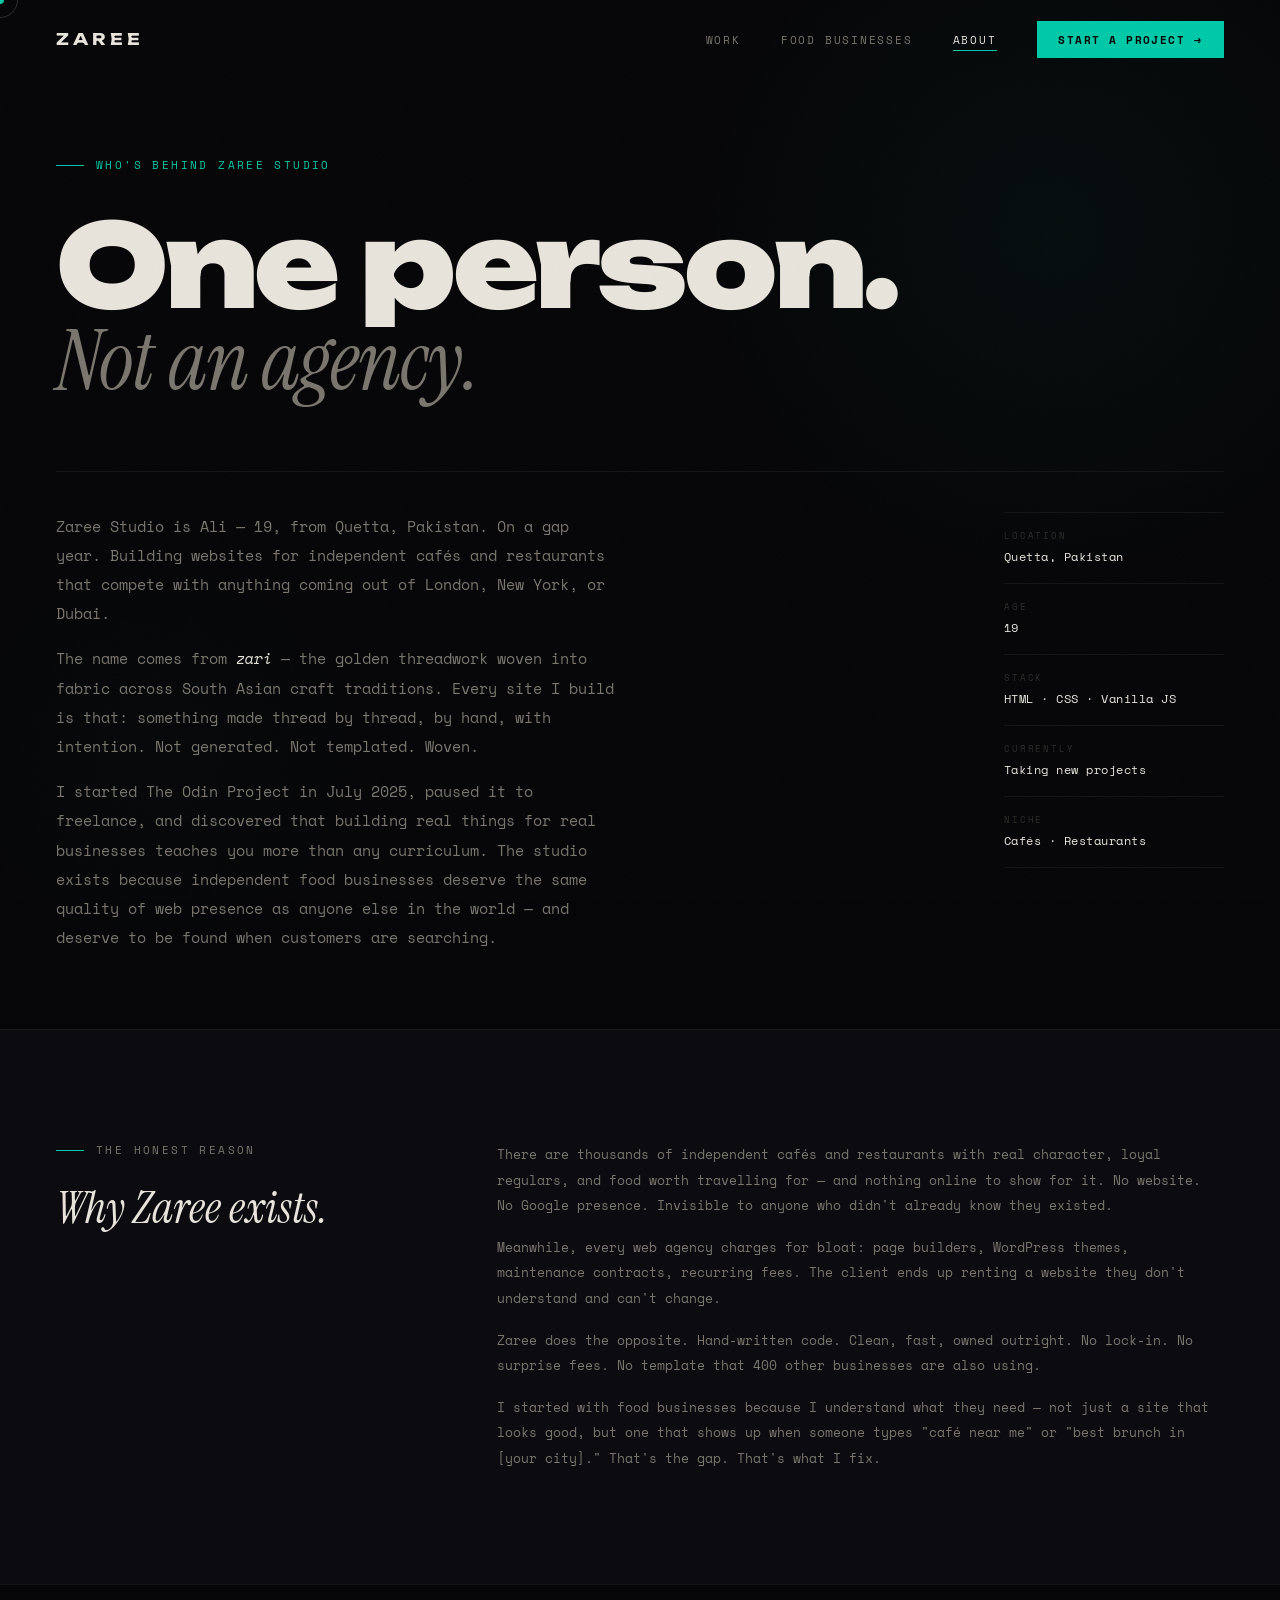
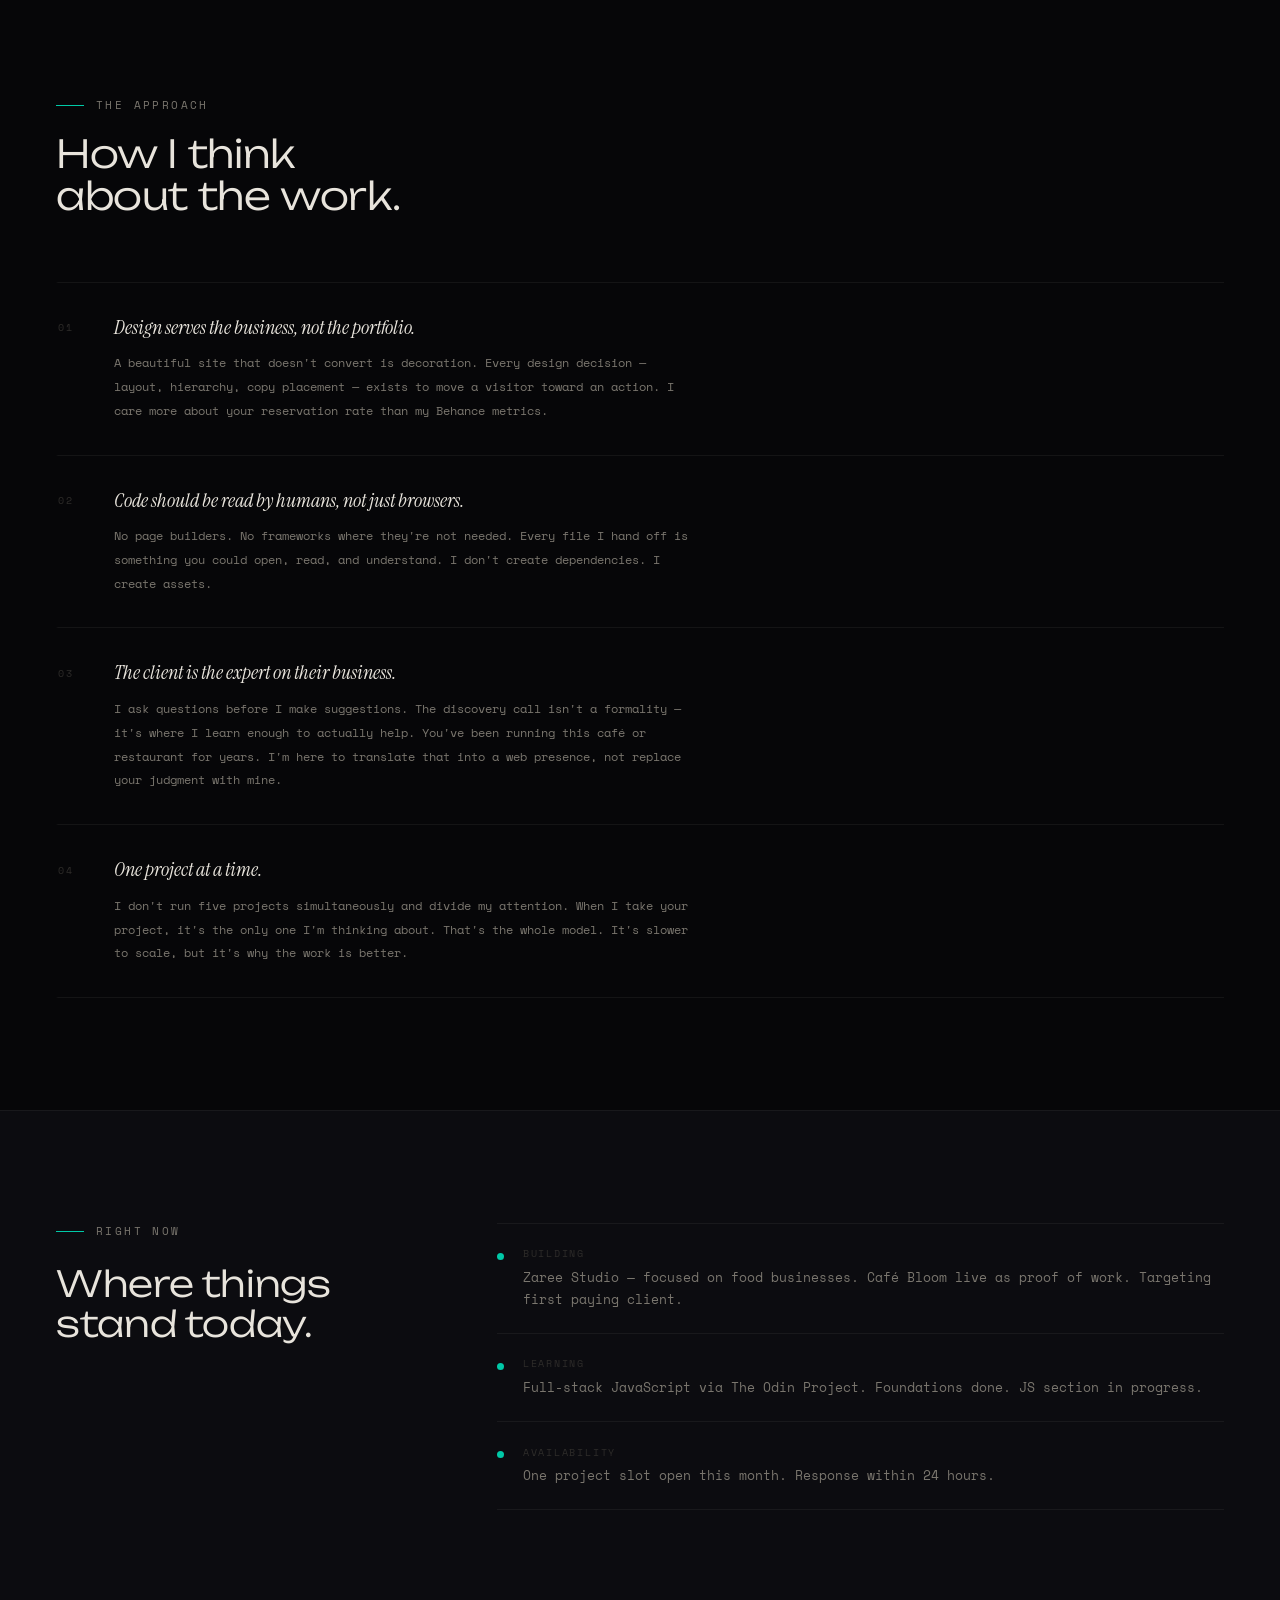
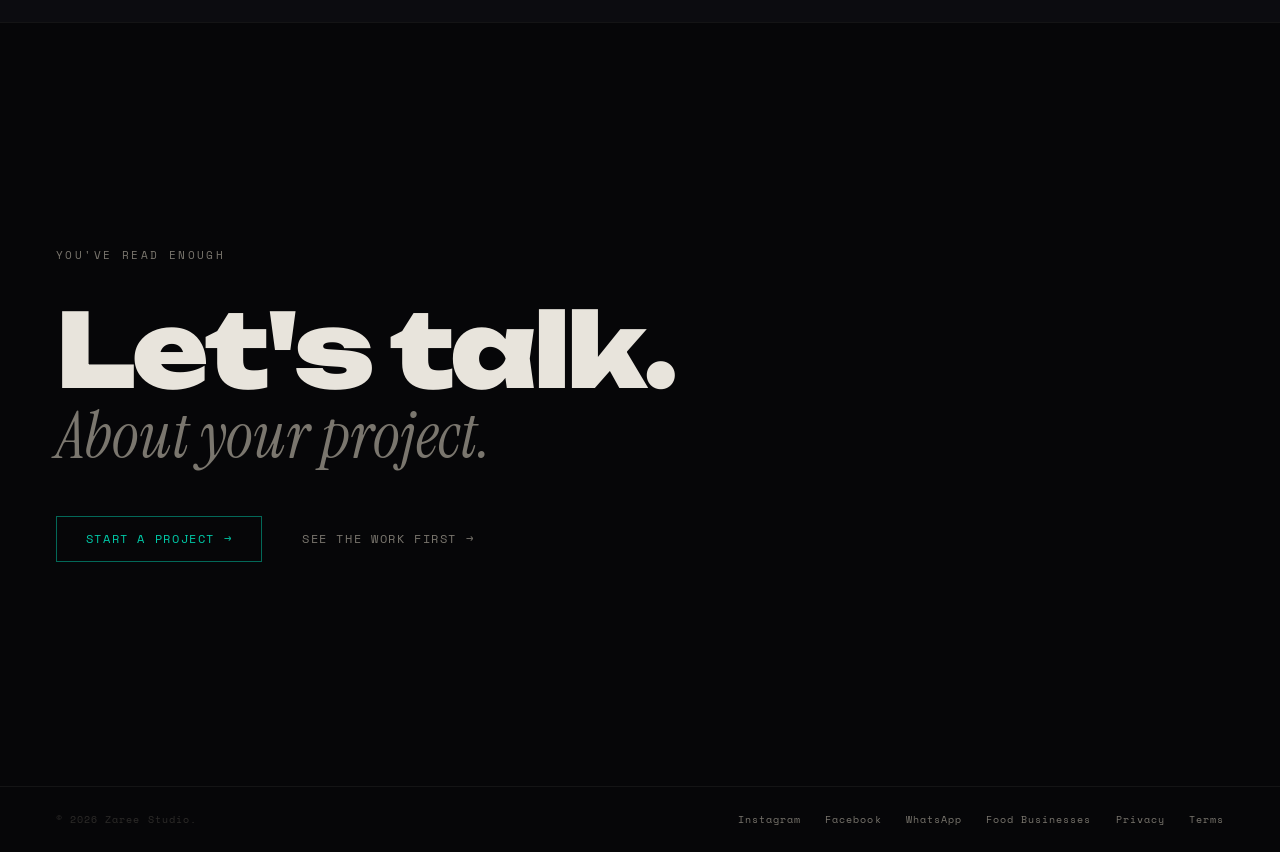
==== commit aa6a7ee0: "Narrow down niche to food businesses only." ====
--- a/about.html
+++ b/about.html
@@ -3,9 +3,17 @@
 <head>
   <meta charset="UTF-8" />
   <meta name="viewport" content="width=device-width, initial-scale=1.0" />
-  <meta name="description" content="Who's behind Zaree Studio. A 19-year-old from Quetta, Pakistan — building websites that compete with anything in the world." />
+  <meta name="description" content="Who's behind Zaree Studio. A 19-year-old from Quetta, Pakistan — building websites for independent cafés and restaurants that need to be found on Google." />
   <meta name="theme-color" content="#060608" />
+
+  <!-- Modern browsers (SVG, sharp at any size) -->
   <link rel="icon" type="image/svg+xml" href="assets/images/favicon.svg" />
+
+  <!-- Legacy browser fallback (16×16, 32×32, 48×48 in one file) -->
+  <link rel="icon" type="image/x-icon" href="assets/images/favicon.ico" />
+
+  <!-- iOS/Android home screen icon -->
+  <link rel="apple-touch-icon" sizes="180x180" href="assets/images/apple-touch-icon.png" />
 
   <title>About — Zaree Studio</title>
 
@@ -39,11 +47,10 @@
         </button>
 
         <div class="site-nav__links" id="nav-links" role="list">
-          <a href="work.html"    class="site-nav__link" role="listitem">Work</a>
-          <a href="cafes.html"   class="site-nav__link" role="listitem">Cafés</a>
-          <a href="artists.html" class="site-nav__link" role="listitem">Artists</a>
-          <a href="about.html"   class="site-nav__link" role="listitem" aria-current="page">About</a>
-          <a href="start.html"   class="site-nav__cta"  role="listitem">Start a project →</a>
+          <a href="work.html"  class="site-nav__link" role="listitem">Work</a>
+          <a href="food.html"  class="site-nav__link" role="listitem">Food Businesses</a>
+          <a href="about.html" class="site-nav__link" role="listitem" aria-current="page">About</a>
+          <a href="start.html" class="site-nav__cta"  role="listitem">Start a project →</a>
         </div>
 
       </div>
@@ -71,13 +78,13 @@
         <div class="about-hero__split reveal reveal--delay-2">
           <div class="about-hero__statement">
             <p>
-              Zaree Studio is Ali — 19, from Quetta, Pakistan. On a gap year. Building websites that compete with anything coming out of London, New York, or Dubai.
+              Zaree Studio is Ali — 19, from Quetta, Pakistan. On a gap year. Building websites for independent cafés and restaurants that compete with anything coming out of London, New York, or Dubai.
             </p>
             <p>
               The name comes from <em>zari</em> — the golden threadwork woven into fabric across South Asian craft traditions. Every site I build is that: something made thread by thread, by hand, with intention. Not generated. Not templated. Woven.
             </p>
             <p>
-              I started The Odin Project in July 2025, paused it to freelance, and discovered that building real things for real businesses teaches you more than any curriculum. The studio exists because I believe small businesses in Pakistan deserve the same quality of web presence as anyone else in the world.
+              I started The Odin Project in July 2025, paused it to freelance, and discovered that building real things for real businesses teaches you more than any curriculum. The studio exists because independent food businesses deserve the same quality of web presence as anyone else in the world — and deserve to be found when customers are searching.
             </p>
           </div>
           <div class="about-hero__aside">
@@ -98,8 +105,8 @@
               <span class="about-fact__value">Taking new projects</span>
             </div>
             <div class="about-fact">
-              <span class="about-fact__label">Niches</span>
-              <span class="about-fact__value">Cafés · Artists</span>
+              <span class="about-fact__label">Niche</span>
+              <span class="about-fact__value">Cafés · Restaurants</span>
             </div>
           </div>
         </div>
@@ -118,16 +125,16 @@
           </div>
           <div class="about-why__body reveal reveal--delay-2">
             <p>
-              Quetta has cafés with real character. Artists making serious work. Businesses that have been running for years on reputation alone — and nothing online to show for it.
-            </p>
-            <p>
-              Meanwhile, every web agency in Pakistan charges for bloat: page builders, WordPress themes, maintenance contracts, recurring fees. The client ends up renting a website they don't understand and can't change.
+              There are thousands of independent cafés and restaurants with real character, loyal regulars, and food worth travelling for — and nothing online to show for it. No website. No Google presence. Invisible to anyone who didn't already know they existed.
+            </p>
+            <p>
+              Meanwhile, every web agency charges for bloat: page builders, WordPress themes, maintenance contracts, recurring fees. The client ends up renting a website they don't understand and can't change.
             </p>
             <p>
               Zaree does the opposite. Hand-written code. Clean, fast, owned outright. No lock-in. No surprise fees. No template that 400 other businesses are also using.
             </p>
             <p>
-              I started with two niches because I know them. I'm an artist myself. I drink a lot of coffee. I know what these businesses need, and I know what they're currently settling for.
+              I started with food businesses because I understand what they need — not just a site that looks good, but one that shows up when someone types "café near me" or "best brunch in [your city]." That's the gap. That's what I fix.
             </p>
           </div>
         </div>
@@ -169,7 +176,7 @@
             <div class="about-principle__content">
               <h3 class="about-principle__title">The client is the expert on their business.</h3>
               <p class="about-principle__desc">
-                I ask questions before I make suggestions. The discovery call isn't a formality — it's where I learn enough to actually help. You've been running this café or building this body of work for years. I'm here to translate that into a web presence, not replace your judgment with mine.
+                I ask questions before I make suggestions. The discovery call isn't a formality — it's where I learn enough to actually help. You've been running this café or restaurant for years. I'm here to translate that into a web presence, not replace your judgment with mine.
               </p>
             </div>
           </div>
@@ -205,7 +212,7 @@
               <span class="about-current-item__dot" aria-hidden="true"></span>
               <div>
                 <p class="about-current-item__label">Building</p>
-                <p class="about-current-item__value">Zaree Studio — Phase 1. Two spec sites as proof of work. Targeting first paying client.</p>
+                <p class="about-current-item__value">Zaree Studio — focused on food businesses. Café Bloom live as proof of work. Targeting first paying client.</p>
               </div>
             </div>
             <div class="about-current-item">
@@ -245,16 +252,17 @@
       </div>
     </section>
   </main>
-  
+
   <!-- ===== FOOTER ===== -->
   <footer class="site-footer">
     <div class="container">
       <div class="site-footer__inner">
-        <p class="site-footer__copy">© 2026 Zaree Studio. Quetta, Pakistan.</p>
+        <p class="site-footer__copy">© 2026 Zaree Studio.</p>
         <nav class="site-footer__links" aria-label="Footer navigation">
           <a href="https://instagram.com/zareestudios" target="_blank" rel="noopener noreferrer" class="site-footer__link">Instagram</a>
-          <a href="https://www.facebook.com/profile.php?id=61572127582054"   target="_blank" rel="noopener noreferrer" class="site-footer__link">Facebook</a>
-          <a href="https://wa.me/03337128493"            target="_blank" rel="noopener noreferrer" class="site-footer__link">WhatsApp</a>
+          <a href="https://www.facebook.com/profile.php?id=61572127582054" target="_blank" rel="noopener noreferrer" class="site-footer__link">Facebook</a>
+          <a href="https://wa.me/03337128493" target="_blank" rel="noopener noreferrer" class="site-footer__link">WhatsApp</a>
+          <a href="food.html"    class="site-footer__link">Food Businesses</a>
           <a href="privacy.html" class="site-footer__link">Privacy</a>
           <a href="terms.html"   class="site-footer__link">Terms</a>
         </nav>
--- a/assets/css/style.css
+++ b/assets/css/style.css
@@ -3298,9 +3298,6 @@
 .start-context {
   position: sticky;
   top: var(--nav-height);
-  height: calc(100vh - var(--nav-height));
-  overflow-y: auto;
-  scrollbar-width: none;
   padding: clamp(2.5rem, 5vw, 4.5rem) clamp(2rem, 4vw, 3.5rem);
   background: var(--background-surface);
   border-right: 1px solid var(--border-subtle);
@@ -4303,4 +4300,451 @@
 @media (max-width: 768px) {
   .legal-body__grid { grid-template-columns: 1fr; }
   .legal-body__nav { display: none; }
+}
+
+/* ===== FOOD BUSINESSES ===== */
+
+/* ── Hero ── */
+.food-hero {
+  min-height: 100vh;
+  padding-top: var(--nav-height);
+  display: grid;
+  grid-template-rows: 1fr auto;
+  background: var(--background);
+  position: relative;
+  overflow: hidden;
+}
+
+.food-hero__orb {
+  position: absolute;
+  pointer-events: none;
+}
+
+.food-hero__orb--1 {
+  width: clamp(500px, 70vw, 1000px);
+  height: clamp(500px, 70vw, 1000px);
+  top: -25%; right: -20%;
+  border-radius: 50%;
+  background: radial-gradient(circle,
+    rgba(0,201,167,0.042) 0%,
+    rgba(180,120,40,0.02) 40%,
+    transparent 70%
+  );
+  animation: warmth-drift 13s ease-in-out infinite;
+}
+
+.food-hero__orb--2 {
+  width: clamp(300px, 40vw, 600px);
+  height: clamp(300px, 40vw, 600px);
+  bottom: 5%; left: -10%;
+  border-radius: 50%;
+  background: radial-gradient(circle,
+    rgba(0,201,167,0.025) 0%,
+    transparent 65%
+  );
+  animation: warmth-drift 17s ease-in-out infinite 5s;
+}
+
+.food-hero__content {
+  display: flex;
+  flex-direction: column;
+  justify-content: center;
+  padding: clamp(3rem, 6vw, 5rem) var(--container-pad) 0;
+  position: relative;
+  z-index: 2;
+  max-width: var(--container-max);
+  margin-inline: auto;
+  width: 100%;
+}
+
+.food-hero__eyebrow {
+  display: flex;
+  align-items: center;
+  gap: 0.75rem;
+  font-size: 0.68rem;
+  letter-spacing: 0.22em;
+  text-transform: uppercase;
+  color: var(--accent);
+  margin-bottom: var(--space-lg);
+  opacity: 0;
+  animation: fade-up 0.8s var(--ease-out-expo) 0.2s forwards;
+}
+
+.food-hero__eyebrow-line {
+  width: 28px; height: 1px;
+  background: var(--accent);
+  flex-shrink: 0;
+}
+
+.food-hero__heading {
+  font-family: var(--font-display);
+  font-size: clamp(2.6rem, 8vw, 9rem);
+  font-weight: 900;
+  letter-spacing: -0.03em;
+  line-height: 0.88;
+  color: var(--text-primary);
+  margin-bottom: 0.2em;
+  opacity: 0;
+  animation: fade-up 0.9s var(--ease-out-expo) 0.35s forwards;
+}
+
+.food-hero__heading-serif {
+  font-family: var(--font-serif);
+  font-weight: 400;
+  font-style: italic;
+  font-size: 0.75em;
+  color: var(--text-secondary);
+  display: block;
+  letter-spacing: -0.01em;
+}
+
+.food-hero__sub {
+  font-size: clamp(0.85rem, 1.3vw, 1rem);
+  color: var(--text-secondary);
+  line-height: 1.9;
+  max-width: 560px;
+  margin-top: var(--space-lg);
+  opacity: 0;
+  animation: fade-up 0.9s var(--ease-out-expo) 0.55s forwards;
+}
+
+.food-hero__actions {
+  display: flex;
+  align-items: center;
+  gap: var(--space-lg);
+  margin-top: var(--space-xl);
+  flex-wrap: wrap;
+  opacity: 0;
+  animation: fade-up 0.9s var(--ease-out-expo) 0.72s forwards;
+}
+
+.food-hero__strip {
+  position: relative;
+  z-index: 2;
+  border-top: 1px solid var(--border-subtle);
+  padding: var(--space-lg) var(--container-pad);
+  display: grid;
+  grid-template-columns: repeat(4, 1fr);
+  gap: 1px;
+  background: var(--border-subtle);
+  max-width: 100%;
+  opacity: 0;
+  animation: fade-up 0.9s var(--ease-out-expo) 1s forwards;
+}
+
+.food-hero__strip-item {
+  background: var(--background);
+  padding: var(--space-md) var(--space-lg);
+  display: flex;
+  flex-direction: column;
+  gap: 0.4rem;
+}
+
+.food-hero__strip-value {
+  font-family: var(--font-display);
+  font-size: clamp(1.6rem, 3vw, 2.8rem);
+  font-weight: 700;
+  color: var(--text-primary);
+  line-height: 1;
+}
+
+.food-hero__strip-label {
+  font-size: 0.68rem;
+  letter-spacing: 0.16em;
+  text-transform: uppercase;
+  color: var(--text-secondary);
+}
+
+/* ── Case study ── */
+.food-case { background: var(--background); }
+
+.food-case__heading {
+  font-size: clamp(1.6rem, 3vw, 2.6rem);
+  margin-bottom: clamp(2rem, 4vw, 3.5rem);
+}
+
+.food-case__inner {
+  display: grid;
+  grid-template-columns: 1fr 1fr;
+  gap: 2px;
+  border: 1px solid var(--border-subtle);
+  overflow: hidden;
+}
+
+.food-case__visual {
+  background:
+    radial-gradient(ellipse at 30% 60%, rgba(0,201,167,0.09) 0%, transparent 55%),
+    radial-gradient(ellipse at 75% 25%, rgba(0,90,70,0.07) 0%, transparent 50%),
+    linear-gradient(160deg, var(--background-raised) 0%, #0a120f 100%);
+  min-height: 480px;
+  display: flex;
+  align-items: center;
+  justify-content: center;
+  position: relative;
+  overflow: hidden;
+}
+
+.food-case__visual-geo {
+  position: absolute;
+  inset: 0;
+  pointer-events: none;
+}
+
+.food-case__visual-geo::before {
+  content: '';
+  position: absolute;
+  top: 50%; left: 50%;
+  width: 300px; height: 300px;
+  border: 1px solid rgba(0,201,167,0.08);
+  border-radius: 50%;
+  transform: translate(-50%, -50%);
+  animation: ring-breathe 5s ease-in-out infinite;
+}
+
+.food-case__visual-geo::after {
+  content: '';
+  position: absolute;
+  top: 50%; left: 50%;
+  width: 180px; height: 180px;
+  border: 1px solid rgba(0,201,167,0.05);
+  border-radius: 50%;
+  transform: translate(-50%, -50%);
+  animation: ring-breathe 5s ease-in-out infinite 1s;
+}
+
+.food-case__label {
+  position: absolute;
+  bottom: var(--space-lg); left: var(--space-lg);
+  font-family: var(--font-display);
+  font-size: clamp(3rem, 6vw, 5.5rem);
+  font-weight: 900;
+  color: rgba(232,228,220,0.04);
+  line-height: 1;
+  user-select: none;
+  letter-spacing: -0.03em;
+}
+
+.food-case__badge {
+  position: absolute;
+  background: var(--background);
+  border: 1px solid var(--border-moderate);
+  padding: 0.7rem 1rem;
+}
+
+.food-case__badge--1 { top: var(--space-lg); left: var(--space-lg); }
+.food-case__badge--2 { bottom: var(--space-xl); right: var(--space-lg); }
+.food-case__badge--3 { top: var(--space-lg); right: var(--space-lg); }
+
+.food-case__badge-value {
+  font-family: var(--font-display);
+  font-size: 1.4rem;
+  font-weight: 700;
+  color: var(--accent);
+  line-height: 1;
+  margin-bottom: 0.2rem;
+}
+
+.food-case__badge-label {
+  font-size: 0.6rem;
+  letter-spacing: 0.14em;
+  text-transform: uppercase;
+  color: var(--text-secondary);
+}
+
+.food-case__content {
+  padding: clamp(2rem, 4vw, 3.5rem);
+  padding-bottom: clamp(2.5rem, 5vw, 4rem);
+  background: var(--background-surface);
+  border-left: 1px solid var(--border-subtle);
+  display: flex;
+  flex-direction: column;
+  justify-content: space-between;
+}
+
+.food-case__kicker {
+  font-size: 0.62rem;
+  letter-spacing: 0.2em;
+  text-transform: uppercase;
+  color: var(--accent);
+  margin-bottom: var(--space-sm);
+}
+
+.food-case__title {
+  font-family: var(--font-display);
+  font-size: clamp(1.5rem, 2.5vw, 2.2rem);
+  font-weight: 300;
+  letter-spacing: -0.015em;
+  line-height: 1.1;
+  margin-bottom: 0.3em;
+}
+
+.food-case__subtitle {
+  font-family: var(--font-serif);
+  font-style: italic;
+  font-size: 1.1rem;
+  color: var(--text-secondary);
+  margin-bottom: var(--space-lg);
+}
+
+.food-case__desc {
+  font-size: 0.8rem;
+  color: var(--text-secondary);
+  line-height: 1.9;
+  margin-bottom: var(--space-lg);
+}
+
+.food-case__tags {
+  display: flex;
+  flex-wrap: wrap;
+  gap: 0.4rem;
+  margin-bottom: var(--space-lg);
+}
+
+.food-case__tag {
+  font-size: 0.6rem;
+  letter-spacing: 0.12em;
+  text-transform: uppercase;
+  color: var(--text-ghost);
+  padding: 0.3rem 0.65rem;
+  border: 1px solid var(--border-subtle);
+}
+
+/* ── CTA ── */
+.food-cta {
+  background: var(--background);
+  min-height: 70vh;
+  display: flex;
+  align-items: center;
+  position: relative;
+  overflow: hidden;
+}
+
+.food-cta__bg-text {
+  position: absolute;
+  bottom: -0.05em; left: -0.02em;
+  font-family: var(--font-display);
+  font-size: clamp(8rem, 18vw, 22rem);
+  font-weight: 900;
+  letter-spacing: -0.04em;
+  color: rgba(232,228,220,0.022);
+  line-height: 1;
+  pointer-events: none;
+  user-select: none;
+  white-space: nowrap;
+}
+
+.food-cta__inner { position: relative; z-index: 2; width: 100%; }
+
+.food-cta__eyebrow {
+  font-size: 0.68rem;
+  letter-spacing: 0.22em;
+  text-transform: uppercase;
+  color: var(--text-secondary);
+  margin-bottom: var(--space-lg);
+}
+
+.food-cta__heading {
+  font-family: var(--font-display);
+  font-size: clamp(2.5rem, 7vw, 8rem);
+  font-weight: 900;
+  letter-spacing: -0.03em;
+  line-height: 0.88;
+  color: var(--text-primary);
+  margin-bottom: 0.15em;
+}
+
+.food-cta__sub {
+  font-family: var(--font-serif);
+  font-style: italic;
+  font-size: clamp(1.8rem, 5vw, 5.5rem);
+  color: var(--text-secondary);
+  line-height: 0.9;
+  margin-bottom: clamp(2rem, 4vw, 3.5rem);
+}
+
+.food-cta__actions {
+  display: flex;
+  align-items: center;
+  gap: var(--space-lg);
+  flex-wrap: wrap;
+}
+
+.food-cta__note {
+  font-size: 0.72rem;
+  color: var(--text-ghost);
+  letter-spacing: 0.1em;
+  margin-top: var(--space-md);
+  margin-bottom: var(--space-lg);
+}
+
+/* ── Next project placeholder (work.html) ── */
+.next-project {
+  background: var(--background-surface);
+  border-top: 1px solid var(--border-subtle);
+  border-bottom: 1px solid var(--border-subtle);
+}
+
+.next-project__inner {
+  display: grid;
+  grid-template-columns: auto 1fr;
+  gap: clamp(2rem, 5vw, 5rem);
+  align-items: center;
+  padding-block: var(--space-xl);
+  border: 1px dashed var(--border-moderate);
+  padding-inline: clamp(1.5rem, 4vw, 3rem);
+}
+
+.next-project__label {
+  font-family: var(--font-display);
+  font-size: clamp(4rem, 10vw, 9rem);
+  font-weight: 900;
+  letter-spacing: -0.04em;
+  color: var(--text-ghost);
+  line-height: 1;
+  user-select: none;
+}
+
+.next-project__heading {
+  font-family: var(--font-display);
+  font-size: clamp(1.8rem, 4vw, 4rem);
+  font-weight: 900;
+  letter-spacing: -0.03em;
+  line-height: 0.9;
+  color: var(--text-primary);
+  margin-bottom: var(--space-sm);
+}
+
+.next-project__heading em {
+  font-family: var(--font-serif);
+  font-weight: 400;
+  font-style: italic;
+  color: var(--accent);
+}
+
+.next-project__desc {
+  font-size: 0.82rem;
+  color: var(--text-secondary);
+  line-height: 1.8;
+  max-width: 440px;
+  margin-bottom: var(--space-lg);
+}
+
+/* ── Niches grid — single card variant ── */
+.niches__grid--single {
+  grid-template-columns: 1fr;
+  max-width: 640px;
+}
+
+/* ── Mobile breakpoints for new blocks ── */
+@media (max-width: 900px) {
+  .food-hero__strip { grid-template-columns: repeat(2, 1fr); }
+  .food-case__inner { grid-template-columns: 1fr; }
+  .food-case__visual { min-height: 320px; }
+  .food-case__content { border-left: none; border-top: 1px solid var(--border-subtle); }
+  .next-project__inner { grid-template-columns: 1fr; gap: var(--space-lg); }
+  .next-project__label { display: none; }
+}
+
+@media (max-width: 480px) {
+  .food-hero__strip { grid-template-columns: 1fr; }
 }
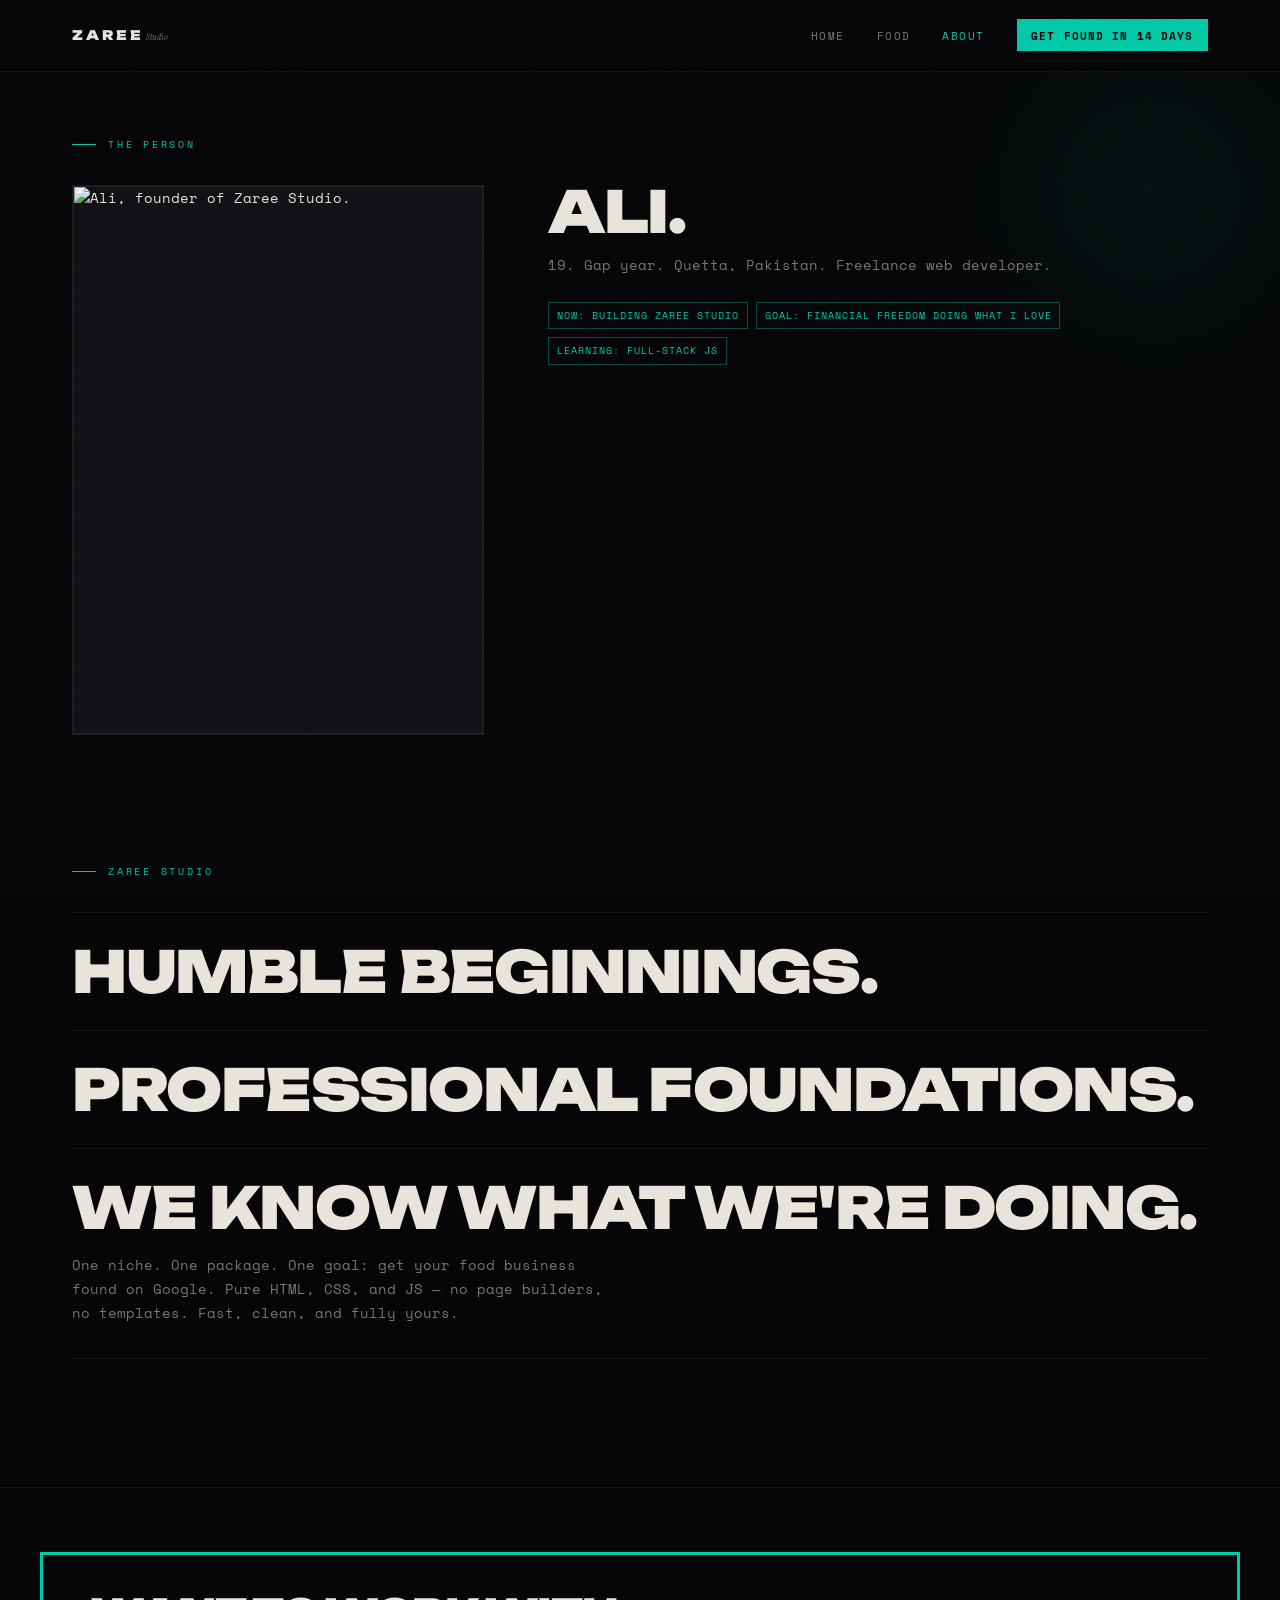
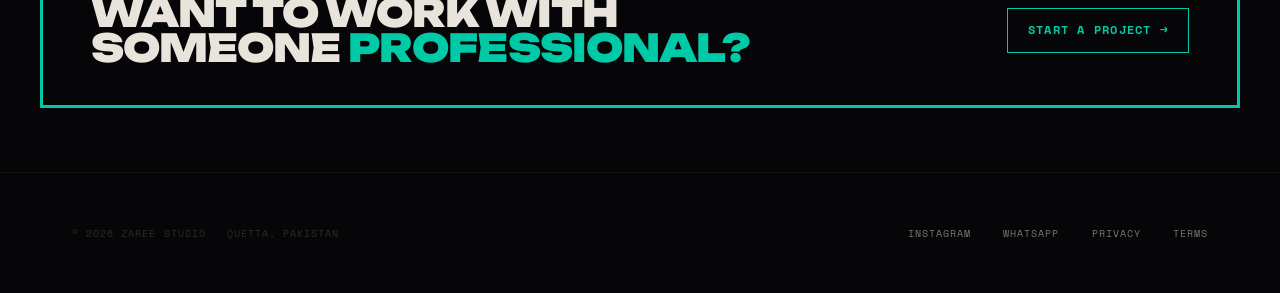
==== commit 089af548: "Add animations" ====
--- a/about.html
+++ b/about.html
@@ -1,275 +1,139 @@
 <!DOCTYPE html>
 <html lang="en">
 <head>
-  <meta charset="UTF-8" />
-  <meta name="viewport" content="width=device-width, initial-scale=1.0" />
-  <meta name="description" content="Who's behind Zaree Studio. A 19-year-old from Quetta, Pakistan — building websites for independent cafés and restaurants that need to be found on Google." />
-  <meta name="theme-color" content="#060608" />
-
-  <!-- Modern browsers (SVG, sharp at any size) -->
-  <link rel="icon" type="image/svg+xml" href="assets/images/favicon.svg" />
-
-  <!-- Legacy browser fallback (16×16, 32×32, 48×48 in one file) -->
-  <link rel="icon" type="image/x-icon" href="assets/images/favicon.ico" />
-
-  <!-- iOS/Android home screen icon -->
-  <link rel="apple-touch-icon" sizes="180x180" href="assets/images/apple-touch-icon.png" />
-
+  <meta charset="UTF-8">
+  <meta name="viewport" content="width=device-width, initial-scale=1.0">
+  <meta name="description" content="Ali — 19, Quetta, Pakistan. Freelance web developer behind Zaree Studio.">
   <title>About — Zaree Studio</title>
-
-  <meta property="og:title"       content="About — Zaree Studio" />
-  <meta property="og:description" content="Who's behind Zaree Studio. One person. Quetta, Pakistan. Building for the world." />
-  <meta property="og:type"        content="website" />
-
-  <link rel="stylesheet" href="assets/css/style.css" />
+  <link rel="stylesheet" href="assets/css/style.css">
 </head>
 <body>
 
-  <div class="cursor" aria-hidden="true"></div>
-  <div class="cursor-ring" aria-hidden="true"></div>
+  <!-- ===== NAV ===== -->
+  <header class="nav" id="nav">
+    <div class="nav__inner">
+      <a href="index.html" class="nav__logo" aria-label="Zaree Studio home">
+        ZAREE <span class="nav__logo-serif">Studio</span>
+      </a>
 
-  <!-- ===== NAV ===== -->
-  <header>
-    <nav class="site-nav" aria-label="Main navigation">
-      <div class="site-nav__inner">
+      <nav aria-label="Main navigation">
+        <ul class="nav__links">
+          <li><a href="index.html" class="nav__link">Home</a></li>
+          <li><a href="food.html" class="nav__link">Food</a></li>
+          <li><a href="about.html" class="nav__link" aria-current="page">About</a></li>
+          <li><a href="start.html" class="nav__cta">Get Found in 14 Days</a></li>
+        </ul>
+      </nav>
 
-        <a href="index.html" class="site-nav__logo" aria-label="Zaree Studio — home">Zaree</a>
+      <button class="nav__hamburger" aria-expanded="false" aria-controls="nav-mobile" aria-label="Toggle menu">
+        <span></span>
+        <span></span>
+        <span></span>
+      </button>
+    </div>
 
-        <button
-          class="site-nav__toggle"
-          aria-label="Toggle navigation menu"
-          aria-expanded="false"
-          aria-controls="nav-links"
-        >
-          <span class="site-nav__toggle-bar" aria-hidden="true"></span>
-          <span class="site-nav__toggle-bar" aria-hidden="true"></span>
-          <span class="site-nav__toggle-bar" aria-hidden="true"></span>
-        </button>
-
-        <div class="site-nav__links" id="nav-links" role="list">
-          <a href="work.html"  class="site-nav__link" role="listitem">Work</a>
-          <a href="food.html"  class="site-nav__link" role="listitem">Food Businesses</a>
-          <a href="about.html" class="site-nav__link" role="listitem" aria-current="page">About</a>
-          <a href="start.html" class="site-nav__cta"  role="listitem">Start a project →</a>
-        </div>
-
-      </div>
+    <nav class="nav__mobile" id="nav-mobile" aria-label="Mobile navigation">
+      <a href="index.html" class="nav__link">Home</a>
+      <a href="food.html" class="nav__link">Food</a>
+      <a href="about.html" class="nav__link" aria-current="page">About</a>
+      <a href="start.html" class="nav__cta">Get Found in 14 Days</a>
     </nav>
   </header>
 
   <main>
 
-    <!-- ===== HERO ===== -->
-    <section class="about-hero" aria-labelledby="about-hero-heading">
-      <div class="about-hero__orb about-hero__orb--1" aria-hidden="true"></div>
-      <div class="about-hero__orb about-hero__orb--2" aria-hidden="true"></div>
+    <!-- ===== THE PERSON ===== -->
+    <section aria-labelledby="person-heading">
+      <div class="orb" style="width:500px;height:500px;top:-60px;right:-120px;"></div>
+      <div class="container">
+        <p class="eyebrow reveal">The Person</p>
 
-      <div class="container about-hero__inner">
-        <p class="about-hero__eyebrow reveal">
-          <span class="about-hero__eyebrow-line" aria-hidden="true"></span>
-          Who's behind Zaree Studio
-        </p>
+        <div class="about-person">
+          <div>
+            <img
+              src="assets/images/ali-portrait.jpg"
+              alt="Ali, founder of Zaree Studio."
+              class="about-portrait"
+              loading="lazy"
+            >
+          </div>
 
-        <h1 class="about-hero__heading reveal reveal--delay-1" id="about-hero-heading">
-          One person.
-          <span class="about-hero__heading-serif">Not an agency.</span>
-        </h1>
+          <div>
+            <h1 id="person-heading" class="type-section reveal" style="margin-bottom:1rem;">
+              ALI.
+            </h1>
 
-        <div class="about-hero__split reveal reveal--delay-2">
-          <div class="about-hero__statement">
-            <p>
-              Zaree Studio is Ali — 19, from Quetta, Pakistan. On a gap year. Building websites for independent cafés and restaurants that compete with anything coming out of London, New York, or Dubai.
+            <p class="type-body text-secondary reveal" data-delay="1" style="margin-bottom:1.5rem;">
+              19. Gap year. Quetta, Pakistan. Freelance web developer.
             </p>
-            <p>
-              The name comes from <em>zari</em> — the golden threadwork woven into fabric across South Asian craft traditions. Every site I build is that: something made thread by thread, by hand, with intention. Not generated. Not templated. Woven.
-            </p>
-            <p>
-              I started The Odin Project in July 2025, paused it to freelance, and discovered that building real things for real businesses teaches you more than any curriculum. The studio exists because independent food businesses deserve the same quality of web presence as anyone else in the world — and deserve to be found when customers are searching.
-            </p>
-          </div>
-          <div class="about-hero__aside">
-            <div class="about-fact">
-              <span class="about-fact__label">Location</span>
-              <span class="about-fact__value">Quetta, Pakistan</span>
-            </div>
-            <div class="about-fact">
-              <span class="about-fact__label">Age</span>
-              <span class="about-fact__value">19</span>
-            </div>
-            <div class="about-fact">
-              <span class="about-fact__label">Stack</span>
-              <span class="about-fact__value">HTML · CSS · Vanilla JS</span>
-            </div>
-            <div class="about-fact">
-              <span class="about-fact__label">Currently</span>
-              <span class="about-fact__value">Taking new projects</span>
-            </div>
-            <div class="about-fact">
-              <span class="about-fact__label">Niche</span>
-              <span class="about-fact__value">Cafés · Restaurants</span>
+
+            <div class="about-tags reveal" data-delay="2">
+              <span class="about-tag">NOW: Building Zaree Studio</span>
+              <span class="about-tag">GOAL: Financial freedom doing what I love</span>
+              <span class="about-tag">LEARNING: Full-stack JS</span>
             </div>
           </div>
         </div>
       </div>
     </section>
 
-    <!-- ===== WHY THIS EXISTS ===== -->
-    <section class="section about-why" aria-labelledby="why-heading">
+    <!-- ===== ZAREE STUDIO ===== -->
+    <section aria-labelledby="studio-heading">
       <div class="container">
-        <div class="about-why__grid">
-          <div>
-            <p class="section__tag reveal">The honest reason</p>
-            <h2 class="about-why__heading reveal reveal--delay-1" id="why-heading">
-              Why Zaree exists.
-            </h2>
+        <p class="eyebrow reveal">Zaree Studio</p>
+
+        <div class="about-studio">
+          <div class="about-studio__item reveal">
+            <h2 id="studio-heading" class="type-section">HUMBLE BEGINNINGS.</h2>
           </div>
-          <div class="about-why__body reveal reveal--delay-2">
-            <p>
-              There are thousands of independent cafés and restaurants with real character, loyal regulars, and food worth travelling for — and nothing online to show for it. No website. No Google presence. Invisible to anyone who didn't already know they existed.
-            </p>
-            <p>
-              Meanwhile, every web agency charges for bloat: page builders, WordPress themes, maintenance contracts, recurring fees. The client ends up renting a website they don't understand and can't change.
-            </p>
-            <p>
-              Zaree does the opposite. Hand-written code. Clean, fast, owned outright. No lock-in. No surprise fees. No template that 400 other businesses are also using.
-            </p>
-            <p>
-              I started with food businesses because I understand what they need — not just a site that looks good, but one that shows up when someone types "café near me" or "best brunch in [your city]." That's the gap. That's what I fix.
+
+          <div class="about-studio__item reveal" data-delay="1">
+            <h2 class="type-section">PROFESSIONAL FOUNDATIONS.</h2>
+          </div>
+
+          <div class="about-studio__item reveal" data-delay="2">
+            <h2 class="type-section" style="margin-bottom:1.25rem;">WE KNOW WHAT WE'RE DOING.</h2>
+            <p class="type-body text-secondary" style="max-width:540px;">
+              One niche. One package. One goal: get your food business found
+              on Google. Pure HTML, CSS, and JS — no page builders, no
+              templates. Fast, clean, and fully yours.
             </p>
           </div>
         </div>
       </div>
     </section>
 
-    <!-- ===== THE WAY I WORK ===== -->
-    <section class="section about-approach" aria-labelledby="approach-heading">
-      <div class="container">
-        <p class="section__tag reveal">The approach</p>
-        <h2 class="section__heading about-approach__heading reveal reveal--delay-1" id="approach-heading">
-          How I think<br>about the work.
-        </h2>
+    <!-- ===== CTA STRIP ===== -->
+    <div class="cta-strip">
+      <div class="cta-strip__inner container reveal">
+        <div class="cta-strip__headline">
+          WANT TO WORK WITH<br>
+          SOMEONE <span class="text-accent">PROFESSIONAL?</span>
+        </div>
+        <a href="start.html" class="cta-strip__btn">
+          Start a Project →
+        </a>
+      </div>
+    </div>
 
-        <div class="about-principles">
-
-          <div class="about-principle reveal">
-            <div class="about-principle__num" aria-hidden="true">01</div>
-            <div class="about-principle__content">
-              <h3 class="about-principle__title">Design serves the business, not the portfolio.</h3>
-              <p class="about-principle__desc">
-                A beautiful site that doesn't convert is decoration. Every design decision — layout, hierarchy, copy placement — exists to move a visitor toward an action. I care more about your reservation rate than my Behance metrics.
-              </p>
-            </div>
-          </div>
-
-          <div class="about-principle reveal reveal--delay-1">
-            <div class="about-principle__num" aria-hidden="true">02</div>
-            <div class="about-principle__content">
-              <h3 class="about-principle__title">Code should be read by humans, not just browsers.</h3>
-              <p class="about-principle__desc">
-                No page builders. No frameworks where they're not needed. Every file I hand off is something you could open, read, and understand. I don't create dependencies. I create assets.
-              </p>
-            </div>
-          </div>
-
-          <div class="about-principle reveal reveal--delay-2">
-            <div class="about-principle__num" aria-hidden="true">03</div>
-            <div class="about-principle__content">
-              <h3 class="about-principle__title">The client is the expert on their business.</h3>
-              <p class="about-principle__desc">
-                I ask questions before I make suggestions. The discovery call isn't a formality — it's where I learn enough to actually help. You've been running this café or restaurant for years. I'm here to translate that into a web presence, not replace your judgment with mine.
-              </p>
-            </div>
-          </div>
-
-          <div class="about-principle reveal reveal--delay-3">
-            <div class="about-principle__num" aria-hidden="true">04</div>
-            <div class="about-principle__content">
-              <h3 class="about-principle__title">One project at a time.</h3>
-              <p class="about-principle__desc">
-                I don't run five projects simultaneously and divide my attention. When I take your project, it's the only one I'm thinking about. That's the whole model. It's slower to scale, but it's why the work is better.
-              </p>
-            </div>
-          </div>
-
-        </div>
-      </div>
-    </section>
-
-    <!-- ===== CURRENTLY ===== -->
-    <section class="section about-currently" aria-labelledby="currently-heading">
-      <div class="container">
-        <div class="about-currently__grid">
-
-          <div>
-            <p class="section__tag reveal">Right now</p>
-            <h2 class="section__heading about-currently__heading reveal reveal--delay-1" id="currently-heading">
-              Where things<br>stand today.
-            </h2>
-          </div>
-
-          <div class="about-currently__items reveal reveal--delay-2">
-            <div class="about-current-item">
-              <span class="about-current-item__dot" aria-hidden="true"></span>
-              <div>
-                <p class="about-current-item__label">Building</p>
-                <p class="about-current-item__value">Zaree Studio — focused on food businesses. Café Bloom live as proof of work. Targeting first paying client.</p>
-              </div>
-            </div>
-            <div class="about-current-item">
-              <span class="about-current-item__dot" aria-hidden="true"></span>
-              <div>
-                <p class="about-current-item__label">Learning</p>
-                <p class="about-current-item__value">Full-stack JavaScript via The Odin Project. Foundations done. JS section in progress.</p>
-              </div>
-            </div>
-            <div class="about-current-item">
-              <span class="about-current-item__dot" aria-hidden="true"></span>
-              <div>
-                <p class="about-current-item__label">Availability</p>
-                <p class="about-current-item__value">One project slot open this month. Response within 24 hours.</p>
-              </div>
-            </div>
-          </div>
-
-        </div>
-      </div>
-    </section>
-
-    <!-- ===== CTA ===== -->
-    <section class="section about-cta" aria-labelledby="about-cta-heading">
-      <div class="container about-cta__inner">
-        <p class="about-cta__eyebrow reveal">You've read enough</p>
-        <h2 class="about-cta__heading reveal reveal--delay-1" id="about-cta-heading">
-          Let's talk.
-        </h2>
-        <p class="about-cta__sub reveal reveal--delay-1">
-          About your project.
-        </p>
-        <div class="about-cta__actions reveal reveal--delay-2">
-          <a href="start.html" class="btn-primary">Start a project →</a>
-          <a href="work.html"  class="btn-secondary">See the work first →</a>
-        </div>
-      </div>
-    </section>
   </main>
 
   <!-- ===== FOOTER ===== -->
-  <footer class="site-footer">
-    <div class="container">
-      <div class="site-footer__inner">
-        <p class="site-footer__copy">© 2026 Zaree Studio.</p>
-        <nav class="site-footer__links" aria-label="Footer navigation">
-          <a href="https://instagram.com/zareestudios" target="_blank" rel="noopener noreferrer" class="site-footer__link">Instagram</a>
-          <a href="https://www.facebook.com/profile.php?id=61572127582054" target="_blank" rel="noopener noreferrer" class="site-footer__link">Facebook</a>
-          <a href="https://wa.me/03337128493" target="_blank" rel="noopener noreferrer" class="site-footer__link">WhatsApp</a>
-          <a href="food.html"    class="site-footer__link">Food Businesses</a>
-          <a href="privacy.html" class="site-footer__link">Privacy</a>
-          <a href="terms.html"   class="site-footer__link">Terms</a>
-        </nav>
-      </div>
+  <footer class="footer">
+    <div class="footer__inner">
+      <p class="footer__copy">© 2026 Zaree Studio · Quetta, Pakistan</p>
+      <nav aria-label="Footer navigation">
+        <ul class="footer__links">
+          <li><a href="https://instagram.com" class="footer__link" target="_blank" rel="noopener noreferrer">Instagram</a></li>
+          <li><a href="https://wa.me/" class="footer__link" target="_blank" rel="noopener noreferrer">WhatsApp</a></li>
+          <li><a href="privacy.html" class="footer__link">Privacy</a></li>
+          <li><a href="terms.html" class="footer__link">Terms</a></li>
+        </ul>
+      </nav>
     </div>
   </footer>
 
   <script src="assets/js/main.js" defer></script>
+
 </body>
-</html>+</html>
--- a/assets/css/style.css
+++ b/assets/css/style.css
@@ -1,87 +1,83 @@
-/* ============================================================
+/* ===================================================
    ZAREE STUDIO — style.css
-   Shared across all pages
-   ============================================================ */
-
-/* ===== FONTS ===== */
+   Design system: tokens → reset → typography →
+   atmosphere → nav → footer → CTA strip → buttons →
+   forms → utilities → animations → media queries
+   =================================================== */
+
+/* ===== GOOGLE FONTS ===== */
 @import url('https://fonts.googleapis.com/css2?family=Unbounded:wght@200;300;400;700;900&family=Instrument+Serif:ital@0;1&family=Space+Mono:ital,wght@0,400;0,700;1,400&display=swap');
 
-/* ===== CUSTOM PROPERTIES ===== */
+/* ===== TOKENS ===== */
 :root {
-  /* Color — semantic naming */
+  /* Backgrounds */
   --background:          #060608;
   --background-surface:  #0C0C10;
   --background-raised:   #111116;
+
+  /* Text */
   --text-primary:        #E8E4DC;
   --text-secondary:      #7A766E;
   --text-ghost:          #2E2C2A;
+
+  /* Accent */
   --accent:              #00C9A7;
   --accent-dim:          rgba(0, 201, 167, 0.08);
-  --accent-glow:         rgba(0, 201, 167, 0.22);
   --accent-mid:          rgba(0, 201, 167, 0.5);
+
+  /* Borders */
   --border-subtle:       rgba(232, 228, 220, 0.06);
   --border-moderate:     rgba(232, 228, 220, 0.13);
   --border-accent:       rgba(0, 201, 167, 0.35);
 
-  /* Typography */
-  --font-display:  'Unbounded', sans-serif;
-  --font-serif:    'Instrument Serif', serif;
-  --font-mono:     'Space Mono', monospace;
+  /* Fonts */
+  --font-display: 'Unbounded', sans-serif;
+  --font-serif:   'Instrument Serif', serif;
+  --font-mono:    'Space Mono', monospace;
 
   /* Spacing scale */
   --space-xs:   0.5rem;
   --space-sm:   1rem;
-  --space-md:   1.5rem;
-  --space-lg:   2.5rem;
-  --space-xl:   4rem;
-  --space-2xl:  7rem;
+  --space-md:   2rem;
+  --space-lg:   4rem;
+  --space-xl:   8rem;
+
+  /* Motion */
+  --ease-out:    cubic-bezier(0.16, 1, 0.3, 1);
+  --duration-sm: 180ms;
+  --duration-md: 400ms;
+  --duration-lg: 700ms;
 
   /* Layout */
-  --container-max: 1280px;
-  --container-pad: clamp(1.25rem, 5vw, 3.5rem);
-  --nav-height:    5rem;
-
-  /* Motion */
-  --ease-out-expo: cubic-bezier(0.16, 1, 0.3, 1);
-  --ease-standard: cubic-bezier(0.4, 0, 0.2, 1);
-  --duration-fast:   180ms;
-  --duration-base:   300ms;
-  --duration-slow:   600ms;
-  --duration-reveal: 900ms;
+  --max-width: 1200px;
+  --nav-height: 72px;
 }
 
 /* ===== RESET ===== */
-*,
-*::before,
-*::after {
+*, *::before, *::after {
+  box-sizing: border-box;
   margin: 0;
   padding: 0;
-  box-sizing: border-box;
 }
 
 html {
-  font-size: 16px;
   scroll-behavior: smooth;
   -webkit-text-size-adjust: 100%;
-  overflow-x: hidden;
 }
 
 body {
   background-color: var(--background);
   color: var(--text-primary);
   font-family: var(--font-mono);
-  font-weight: 400;
-  line-height: 1.6;
+  font-size: 0.85rem;
+  line-height: 1.75;
+  min-height: 100vh;
   overflow-x: hidden;
-  -webkit-font-smoothing: antialiased;
-  -moz-osx-font-smoothing: grayscale;
-  cursor: none;
-}
-
-img,
-video {
+}
+
+img, video {
+  max-width: 100%;
   display: block;
-  max-width: 100%;
 }
 
 a {
@@ -89,4662 +85,1621 @@
   text-decoration: none;
 }
 
-ul,
-ol {
+ul, ol {
   list-style: none;
 }
 
-button {
-  background: none;
-  border: none;
-  cursor: none;
+button, input, textarea, select {
   font: inherit;
-  color: inherit;
-}
-
-input,
-textarea,
-select {
-  font: inherit;
-  color: inherit;
-  background: none;
   border: none;
   outline: none;
-}
-
-/* ===== GRAIN OVERLAY ===== */
+  background: none;
+}
+
+button {
+  cursor: pointer;
+}
+
+h1, h2, h3, h4, h5, h6 {
+  font-weight: inherit;
+  line-height: 1;
+}
+
+/* ===== FILM GRAIN OVERLAY ===== */
 body::before {
   content: '';
   position: fixed;
   inset: 0;
   pointer-events: none;
   z-index: 9000;
-  opacity: 0.2;
+  opacity: 0.18;
   background-image: url("data:image/svg+xml,%3Csvg xmlns='http://www.w3.org/2000/svg' width='400' height='400'%3E%3Cfilter id='n'%3E%3CfeTurbulence type='fractalNoise' baseFrequency='.72' numOctaves='4' stitchTiles='stitch'/%3E%3C/filter%3E%3Crect width='400' height='400' filter='url(%23n)' opacity='.09'/%3E%3C/svg%3E");
 }
 
-/* ===== CUSTOM CURSOR ===== */
-.cursor {
-  position: fixed;
-  width: 8px;
-  height: 8px;
+/* ===== TYPOGRAPHY ===== */
+
+/* Hero h1 */
+.type-hero {
+  font-family: var(--font-display);
+  font-weight: 900;
+  font-size: clamp(2.8rem, 7vw, 7rem);
+  line-height: 0.88;
+  letter-spacing: -0.03em;
+}
+
+/* Section h2 */
+.type-section,
+h2 {
+  font-family: var(--font-display);
+  font-weight: 900;
+  font-size: clamp(2rem, 4.5vw, 4.5rem);
+  line-height: 0.92;
+  letter-spacing: -0.025em;
+}
+
+/* Card h3 */
+.type-card,
+h3 {
+  font-family: var(--font-display);
+  font-weight: 900;
+  font-size: clamp(1.2rem, 2vw, 1.8rem);
+  line-height: 1.0;
+  letter-spacing: -0.01em;
+}
+
+/* Eyebrow */
+.eyebrow {
+  font-family: var(--font-mono);
+  font-size: 0.62rem;
+  letter-spacing: 0.28em;
+  text-transform: uppercase;
+  color: var(--accent);
+  display: flex;
+  align-items: center;
+  gap: 0.75rem;
+  margin-bottom: var(--space-md);
+}
+
+.eyebrow::before {
+  content: '';
+  display: block;
+  width: 24px;
+  height: 1px;
   background: var(--accent);
-  border-radius: 50%;
-  pointer-events: none;
-  z-index: 9999;
-  transform: translate(-50%, -50%);
-  transition:
-    width var(--duration-fast) var(--ease-standard),
-    height var(--duration-fast) var(--ease-standard);
-  mix-blend-mode: screen;
-  will-change: left, top;
-}
-
-.cursor-ring {
-  position: fixed;
-  width: 36px;
-  height: 36px;
-  border: 1px solid rgba(232, 228, 220, 0.18);
-  border-radius: 50%;
-  pointer-events: none;
-  z-index: 9998;
-  transform: translate(-50%, -50%);
-  transition:
-    width var(--duration-base) var(--ease-standard),
-    height var(--duration-base) var(--ease-standard),
-    border-color var(--duration-base) var(--ease-standard);
-  will-change: left, top;
-}
-
-body.cursor--hover .cursor {
-  width: 18px;
-  height: 18px;
-}
-
-body.cursor--hover .cursor-ring {
-  width: 60px;
-  height: 60px;
-  border-color: var(--border-accent);
-}
-
-/* ===== FOCUS STATES (accessibility) ===== */
-:focus-visible {
-  outline: 2px solid var(--accent);
-  outline-offset: 3px;
-  border-radius: 2px;
-}
-
-/* ===== LAYOUT UTILITIES ===== */
+  flex-shrink: 0;
+}
+
+/* Body text */
+.type-body {
+  font-family: var(--font-mono);
+  font-size: 0.85rem;
+  line-height: 1.75;
+}
+
+/* Label */
+.type-label {
+  font-family: var(--font-mono);
+  font-size: 0.62rem;
+  letter-spacing: 0.2em;
+  text-transform: uppercase;
+}
+
+/* Pull quote */
+.type-pull {
+  font-family: var(--font-serif);
+  font-style: italic;
+  font-size: clamp(1rem, 1.5vw, 1.2rem);
+  line-height: 1.7;
+  color: var(--text-secondary);
+}
+
+/* Accent color modifier */
+.text-accent   { color: var(--accent); }
+.text-secondary { color: var(--text-secondary); }
+.text-ghost    { color: var(--text-ghost); }
+.text-primary  { color: var(--text-primary); }
+
+/* ===== LAYOUT HELPERS ===== */
 .container {
   width: 100%;
-  max-width: var(--container-max);
-  margin-inline: auto;
-  padding-inline: var(--container-pad);
-}
-
-/* ===== REVEAL ANIMATION ===== */
+  max-width: var(--max-width);
+  margin: 0 auto;
+  padding: 0 var(--space-md);
+}
+
+@media (max-width: 768px) {
+  .container {
+    padding: 0 var(--space-sm);
+  }
+}
+
+/* ===== AMBIENT ORB ===== */
+.orb {
+  position: absolute;
+  border-radius: 50%;
+  background: radial-gradient(circle, rgba(0, 201, 167, 0.06) 0%, transparent 65%);
+  pointer-events: none;
+  animation: orb-drift 14s ease-in-out infinite;
+}
+
+@keyframes orb-drift {
+  0%, 100% { transform: translate(0, 0); }
+  50%       { transform: translate(30px, -20px); }
+}
+
+/* ===== SCROLL REVEAL ===== */
 .reveal {
   opacity: 0;
   transform: translateY(28px);
-  transition:
-    opacity var(--duration-reveal) var(--ease-out-expo),
-    transform var(--duration-reveal) var(--ease-out-expo);
-}
-
-.reveal--in {
+  transition: opacity var(--duration-lg) var(--ease-out),
+              transform var(--duration-lg) var(--ease-out);
+}
+
+.reveal.is-visible {
   opacity: 1;
   transform: translateY(0);
 }
 
-.reveal--delay-1 { transition-delay: 0.1s; }
-.reveal--delay-2 { transition-delay: 0.2s; }
-.reveal--delay-3 { transition-delay: 0.32s; }
-.reveal--delay-4 { transition-delay: 0.46s; }
+.reveal[data-delay="1"] { transition-delay: 0.1s; }
+.reveal[data-delay="2"] { transition-delay: 0.2s; }
+.reveal[data-delay="3"] { transition-delay: 0.32s; }
+.reveal[data-delay="4"] { transition-delay: 0.46s; }
 
 /* ===== NAV ===== */
-.site-nav {
+.nav {
   position: fixed;
   top: 0;
   left: 0;
   right: 0;
-  z-index: 200;
+  z-index: 8000;
   height: var(--nav-height);
-  display: flex;
-  align-items: center;
-  transition:
-    background var(--duration-slow) var(--ease-standard),
-    border-color var(--duration-slow) var(--ease-standard);
-  border-bottom: 1px solid transparent;
-}
-
-.site-nav--scrolled {
+  background: var(--background);
+  border-bottom: 1px solid var(--border-subtle);
+  transition: background var(--duration-md) var(--ease-out),
+              backdrop-filter var(--duration-md) var(--ease-out);
+}
+
+.nav--scrolled {
   background: rgba(6, 6, 8, 0.88);
-  backdrop-filter: blur(20px);
-  -webkit-backdrop-filter: blur(20px);
-  border-bottom-color: var(--border-subtle);
-}
-
-.site-nav__inner {
-  width: 100%;
-  max-width: var(--container-max);
-  margin-inline: auto;
-  padding-inline: var(--container-pad);
+  backdrop-filter: blur(16px);
+  -webkit-backdrop-filter: blur(16px);
+}
+
+.nav__inner {
   display: flex;
   align-items: center;
   justify-content: space-between;
-  gap: var(--space-lg);
-}
-
-.site-nav__logo {
+  height: 100%;
+  max-width: var(--max-width);
+  margin: 0 auto;
+  padding: 0 var(--space-md);
+}
+
+.nav__logo {
   font-family: var(--font-display);
-  font-size: 1rem;
-  font-weight: 700;
-  letter-spacing: 0.25em;
-  text-transform: uppercase;
+  font-weight: 900;
+  font-size: 0.82rem;
+  letter-spacing: 0.22em;
+  text-transform: uppercase;
+  text-decoration: none;
   color: var(--text-primary);
+  display: flex;
+  align-items: baseline;
+  gap: 0.2em;
   flex-shrink: 0;
-  transition: color var(--duration-fast);
-}
-
-.site-nav__logo:hover {
-  color: var(--accent);
-}
-
-.site-nav__status {
-  display: flex;
-  align-items: center;
-  gap: 0.5rem;
-  font-size: 0.68rem;
-  letter-spacing: 0.16em;
-  color: var(--text-secondary);
-}
-
-.site-nav__status-dot {
-  width: 5px;
-  height: 5px;
-  background: var(--accent);
-  border-radius: 50%;
-  animation: pulse-dot 2.5s ease-in-out infinite;
-}
-
-@keyframes pulse-dot {
-  0%, 100% { opacity: 1; transform: scale(1); }
-  50%       { opacity: 0.35; transform: scale(0.6); }
-}
-
-.site-nav__links {
-  display: flex;
-  align-items: center;
-  gap: var(--space-lg);
-}
-
-.site-nav__link {
-  font-size: 0.7rem;
-  letter-spacing: 0.16em;
-  text-transform: uppercase;
-  color: var(--text-secondary);
-  transition: color var(--duration-fast);
-  position: relative;
-}
-
-.site-nav__link::after {
-  content: '';
-  position: absolute;
-  bottom: -3px;
-  left: 0;
-  width: 0;
-  height: 1px;
-  background: var(--accent);
-  transition: width var(--duration-base) var(--ease-out-expo);
-}
-
-.site-nav__link:hover,
-.site-nav__link[aria-current="page"] {
-  color: var(--text-primary);
-}
-
-.site-nav__link[aria-current="page"]::after,
-.site-nav__link:hover::after {
-  width: 100%;
-}
-
-.site-nav__cta {
+}
+
+.nav__logo-serif {
+  font-family: var(--font-serif);
+  font-style: italic;
+  font-weight: 400;
+  font-size: 0.7em;
+  letter-spacing: 0;
+  text-transform: none;
+  color: var(--text-secondary);
+}
+
+.nav__links {
+  display: flex;
+  align-items: center;
+  gap: var(--space-md);
+}
+
+.nav__link {
   font-family: var(--font-mono);
   font-size: 0.7rem;
   letter-spacing: 0.13em;
   text-transform: uppercase;
+  color: var(--text-secondary);
+  text-decoration: none;
+  transition: color var(--duration-sm) var(--ease-out);
+}
+
+.nav__link:hover {
+  color: var(--text-primary);
+}
+
+.nav__link[aria-current="page"] {
+  color: var(--accent);
+}
+
+/* Focus states — all interactive elements */
+.nav__link:focus-visible,
+.nav__logo:focus-visible {
+  outline: 2px solid var(--accent);
+  outline-offset: 3px;
+  border-radius: 2px;
+}
+
+.nav__cta {
+  font-family: var(--font-mono);
+  font-weight: 700;
+  font-size: 0.7rem;
+  letter-spacing: 0.1em;
+  text-transform: uppercase;
   color: var(--background);
   background: var(--accent);
-  padding: 0.55rem 1.3rem;
+  padding: 0.6em 1.2em;
   border: 1px solid var(--accent);
+  transition: background var(--duration-sm) var(--ease-out),
+              color var(--duration-sm) var(--ease-out);
+}
+
+.nav__cta:hover {
+  background: var(--text-primary);
+  border-color: var(--text-primary);
+}
+
+.nav__cta:focus-visible {
+  outline: 2px solid var(--accent);
+  outline-offset: 3px;
+}
+
+/* Nav current page — outline variant (for start.html) */
+.nav__cta--current {
+  background: transparent;
+  color: var(--accent);
+  border-color: var(--accent);
+}
+
+.nav__cta--current:hover {
+  background: var(--accent-dim);
+}
+
+/* Hamburger */
+.nav__hamburger {
+  display: none;
+  flex-direction: column;
+  gap: 5px;
+  padding: 4px;
+  background: none;
+  border: none;
+  cursor: pointer;
+}
+
+.nav__hamburger span {
+  display: block;
+  width: 22px;
+  height: 1.5px;
+  background: var(--text-primary);
+  transition: transform var(--duration-sm) var(--ease-out),
+              opacity var(--duration-sm) var(--ease-out);
+}
+
+.nav__hamburger[aria-expanded="true"] span:nth-child(1) {
+  transform: translateY(6.5px) rotate(45deg);
+}
+
+.nav__hamburger[aria-expanded="true"] span:nth-child(2) {
+  opacity: 0;
+}
+
+.nav__hamburger[aria-expanded="true"] span:nth-child(3) {
+  transform: translateY(-6.5px) rotate(-45deg);
+}
+
+.nav__hamburger:focus-visible {
+  outline: 2px solid var(--accent);
+  outline-offset: 3px;
+}
+
+/* Mobile nav drawer */
+.nav__mobile {
+  display: none;
+  flex-direction: column;
+  gap: var(--space-sm);
+  padding: var(--space-md);
+  background: var(--background-surface);
+  border-bottom: 1px solid var(--border-subtle);
+  position: absolute;
+  top: 100%;
+  left: 0;
+  right: 0;
+}
+
+.nav__mobile.is-open {
+  display: flex;
+}
+
+.nav__mobile .nav__link {
+  font-size: 0.82rem;
+  padding: 0.5rem 0;
+  border-bottom: 1px solid var(--border-subtle);
+}
+
+.nav__mobile .nav__cta {
+  align-self: flex-start;
+  margin-top: 0.5rem;
+}
+
+@media (max-width: 768px) {
+  .nav__links {
+    display: none;
+  }
+
+  .nav__hamburger {
+    display: flex;
+  }
+
+  .nav__inner {
+    padding: 0 var(--space-sm);
+  }
+}
+
+/* ===== PAGE OFFSET ===== */
+main {
+  padding-top: var(--nav-height);
+}
+
+/* ===== SECTIONS ===== */
+section {
+  padding: var(--space-lg) 0;
+}
+
+@media (max-width: 768px) {
+  section {
+    padding: var(--space-md) 0;
+  }
+}
+
+/* ===== BUTTONS ===== */
+
+/* Focus state for all buttons */
+button:focus-visible,
+a:focus-visible {
+  outline: 2px solid var(--accent);
+  outline-offset: 3px;
+}
+
+/* Primary — outline teal */
+.btn--primary {
+  display: inline-flex;
+  align-items: center;
+  gap: 0.6em;
+  font-family: var(--font-mono);
+  font-size: 0.78rem;
+  letter-spacing: 0.1em;
+  text-transform: uppercase;
+  color: var(--accent);
+  border: 1px solid var(--accent-mid);
+  padding: 0.75em 1.4em;
+  transition: background var(--duration-sm) var(--ease-out),
+              border-color var(--duration-sm) var(--ease-out),
+              gap var(--duration-sm) var(--ease-out);
+}
+
+.btn--primary:hover {
+  background: var(--accent-dim);
+  border-color: var(--accent);
+  gap: 0.9em;
+}
+
+/* Secondary — ghost */
+.btn--secondary {
+  display: inline-flex;
+  align-items: center;
+  gap: 0.5em;
+  font-family: var(--font-mono);
+  font-size: 0.78rem;
+  letter-spacing: 0.1em;
+  text-transform: uppercase;
+  color: var(--text-secondary);
+  transition: color var(--duration-sm) var(--ease-out),
+              gap var(--duration-sm) var(--ease-out);
+}
+
+.btn--secondary:hover {
+  color: var(--text-primary);
+  gap: 0.8em;
+}
+
+/* Nav CTA reusable */
+.btn--nav-cta {
+  display: inline-flex;
+  align-items: center;
+  gap: 0.6em;
+  font-family: var(--font-mono);
   font-weight: 700;
-  transition:
-    background var(--duration-fast),
-    border-color var(--duration-fast),
-    color var(--duration-fast);
-}
-
-.site-nav__cta:hover {
+  font-size: 0.78rem;
+  letter-spacing: 0.1em;
+  text-transform: uppercase;
+  color: var(--background);
+  background: var(--accent);
+  border: 1px solid var(--accent);
+  padding: 0.85em 1.6em;
+  transition: background var(--duration-sm) var(--ease-out),
+              color var(--duration-sm) var(--ease-out),
+              border-color var(--duration-sm) var(--ease-out),
+              gap var(--duration-sm) var(--ease-out);
+}
+
+.btn--nav-cta:hover {
   background: var(--text-primary);
   border-color: var(--text-primary);
   color: var(--background);
-}
-/* Logo cloned into mobile overlay by JS — hidden on desktop */
-.site-nav__links-logo {
-  display: none;
-}
-
-/* Mobile nav toggle */
-.site-nav__toggle {
-  display: none;
-  flex-direction: column;
-  gap: 5px;
-  width: 24px;
-  cursor: none;
-}
-
-.site-nav__toggle-bar {
-  height: 1px;
-  background: var(--text-primary);
-  transition: transform var(--duration-base) var(--ease-standard), opacity var(--duration-base);
-  transform-origin: center;
-}
-
-.site-nav__toggle[aria-expanded="true"] .site-nav__toggle-bar:nth-child(1) {
-  transform: translateY(6px) rotate(45deg);
-}
-.site-nav__toggle[aria-expanded="true"] .site-nav__toggle-bar:nth-child(2) {
-  opacity: 0;
-}
-.site-nav__toggle[aria-expanded="true"] .site-nav__toggle-bar:nth-child(3) {
-  transform: translateY(-6px) rotate(-45deg);
-}
-
-/* ===== BUTTONS ===== */
-.btn-primary {
-  display: inline-flex;
-  align-items: center;
-  gap: 0.6rem;
-  font-family: var(--font-mono);
-  font-size: 0.72rem;
-  letter-spacing: 0.14em;
-  text-transform: uppercase;
-  color: var(--accent);
-  padding: 0.8rem 1.8rem;
-  border: 1px solid var(--accent-mid);
-  transition:
-    background var(--duration-fast),
-    border-color var(--duration-fast),
-    gap var(--duration-base) var(--ease-out-expo);
-}
-
-.btn-primary:hover {
-  background: var(--accent-dim);
-  border-color: var(--accent);
-  gap: 1rem;
-}
-
-.btn-secondary {
-  display: inline-flex;
-  align-items: center;
-  gap: 0.6rem;
-  font-family: var(--font-mono);
-  font-size: 0.72rem;
-  letter-spacing: 0.14em;
-  text-transform: uppercase;
-  color: var(--text-secondary);
-  transition:
-    color var(--duration-fast),
-    gap var(--duration-base) var(--ease-out-expo);
-}
-
-.btn-secondary:hover {
-  color: var(--text-primary);
-  gap: 1rem;
-}
-
-/* ===== SECTION SHARED ===== */
-.section {
-  padding-block: var(--space-2xl);
+  gap: 0.9em;
+}
+
+/* ===== FOOTER ===== */
+.footer {
   border-top: 1px solid var(--border-subtle);
-  position: relative;
-}
-
-.section__tag {
-  display: flex;
-  align-items: center;
-  gap: 0.75rem;
-  font-size: 0.68rem;
-  letter-spacing: 0.22em;
-  text-transform: uppercase;
-  color: var(--text-secondary);
-  margin-bottom: 1.2rem;
-}
-
-.section__tag::before {
-  content: '';
-  display: block;
-  width: 28px;
-  height: 1px;
-  background: var(--accent);
-  flex-shrink: 0;
-}
-
-.section__heading {
-  font-family: var(--font-display);
-  font-weight: 300;
-  letter-spacing: -0.01em;
-  line-height: 1.1;
-  color: var(--text-primary);
-}
-
-/* ===== FOOTER ===== */
-.site-footer {
-  padding-block: var(--space-md);
-  border-top: 1px solid var(--border-subtle);
-  background: var(--background);
-}
-
-.site-footer__inner {
-  display: flex;
+  padding: 3rem 0;
+}
+
+.footer__inner {
+  display: flex;
+  align-items: center;
   justify-content: space-between;
-  align-items: center;
+  max-width: var(--max-width);
+  margin: 0 auto;
+  padding: 0 var(--space-md);
   gap: var(--space-md);
-}
-
-.site-footer__copy {
+  flex-wrap: wrap;
+}
+
+.footer__copy {
+  font-family: var(--font-mono);
   font-size: 0.65rem;
   letter-spacing: 0.1em;
+  text-transform: uppercase;
   color: var(--text-ghost);
 }
 
-.site-footer__links {
-  display: flex;
+.footer__links {
+  display: flex;
+  align-items: center;
+  gap: var(--space-md);
   flex-wrap: wrap;
-  gap: var(--space-md);
-}
-
-.site-footer__link {
+}
+
+.footer__link {
+  font-family: var(--font-mono);
   font-size: 0.65rem;
   letter-spacing: 0.1em;
-  color: var(--text-secondary);
-  transition: color var(--duration-fast);
-}
-
-.site-footer__link:hover {
-  color: var(--accent);
-}
-
-/* ===== FORM SHARED ===== */
-.form-field {
-  display: flex;
-  flex-direction: column;
-  gap: 0.5rem;
-}
-
-.form-field__label {
-  font-size: 0.68rem;
-  letter-spacing: 0.18em;
-  text-transform: uppercase;
-  color: var(--text-secondary);
-}
-
-.form-field__input,
-.form-field__textarea,
-.form-field__select {
+  text-transform: uppercase;
+  color: var(--text-secondary);
+  text-decoration: none;
+  transition: color var(--duration-sm) var(--ease-out);
+}
+
+.footer__link:hover {
+  color: var(--accent);
+}
+
+@media (max-width: 600px) {
+  .footer__inner {
+    flex-direction: column;
+    align-items: flex-start;
+    gap: var(--space-sm);
+    padding: 0 var(--space-sm);
+  }
+}
+
+/* ===== CTA STRIP ===== */
+.cta-strip {
+  margin: var(--space-lg) 0 0;
+  padding: var(--space-lg) 0 0;
+  border-top: 1px solid var(--border-subtle);
+}
+
+.cta-strip__inner {
+  display: flex;
+  align-items: center;
+  justify-content: space-between;
+  gap: var(--space-md);
+  border: 3px solid var(--accent);
+  padding: 2.5rem 3rem;
+  max-width: var(--max-width);
+  margin: 0 auto var(--space-lg);
+  flex-wrap: wrap;
+}
+
+.cta-strip__headline {
+  font-family: var(--font-display);
+  font-weight: 900;
+  font-size: clamp(1.4rem, 3vw, 2.6rem);
+  line-height: 0.92;
+  letter-spacing: -0.025em;
+  text-transform: uppercase;
+}
+
+.cta-strip__btn {
+  display: inline-flex;
+  align-items: center;
+  gap: 0.6em;
+  font-family: var(--font-mono);
+  font-weight: 700;
+  font-size: 0.78rem;
+  letter-spacing: 0.1em;
+  text-transform: uppercase;
+  color: var(--accent);
+  border: 1px solid var(--accent);
+  padding: 0.85em 1.6em;
+  white-space: nowrap;
+  transition: background var(--duration-sm) var(--ease-out),
+              gap var(--duration-sm) var(--ease-out);
+}
+
+.cta-strip__btn:hover {
+  background: var(--accent-dim);
+  gap: 0.9em;
+}
+
+.cta-strip__btn:focus-visible {
+  outline: 2px solid var(--accent);
+  outline-offset: 3px;
+}
+
+@media (max-width: 768px) {
+  .cta-strip__inner {
+    flex-direction: column;
+    align-items: flex-start;
+    padding: 1.75rem 1.5rem;
+  }
+}
+
+/* ===== FORM FIELDS ===== */
+.form-label {
+  display: block;
+  font-family: var(--font-mono);
+  font-size: 0.62rem;
+  letter-spacing: 0.1em;
+  text-transform: uppercase;
+  color: var(--text-ghost);
+  margin-bottom: 0.5rem;
+}
+
+.form-input,
+.form-textarea {
+  width: 100%;
   background: var(--background-raised);
-  border: 1px solid var(--border-subtle);
-  padding: 0.9rem 1.1rem;
-  font-size: 0.85rem;
+  border: 1px solid var(--border-moderate);
   color: var(--text-primary);
-  width: 100%;
-  transition:
-    border-color var(--duration-fast),
-    background var(--duration-fast);
-  border-radius: 0;
-  appearance: none;
-}
-
-.form-field__input:focus,
-.form-field__textarea:focus,
-.form-field__select:focus {
+  font-family: var(--font-mono);
+  font-size: 0.82rem;
+  padding: 0.75rem 1rem;
+  transition: border-color var(--duration-sm) var(--ease-out),
+              background var(--duration-sm) var(--ease-out);
+}
+
+.form-input:focus,
+.form-textarea:focus {
   border-color: var(--accent);
   background: var(--background-surface);
   outline: none;
 }
 
-.form-field__textarea {
+.form-input::placeholder,
+.form-textarea::placeholder {
+  color: var(--text-ghost);
+}
+
+.form-textarea {
   resize: vertical;
-  min-height: 120px;
-}
-
-.form-field__input::placeholder,
-.form-field__textarea::placeholder {
-  color: var(--text-ghost);
-}
-
-/* ===== MOBILE MEDIA QUERIES ===== */
-@media (max-width: 768px) {
-  :root {
-    --space-2xl: 5rem;
-    --nav-height: 4rem;
-  }
-
-  body {
-    cursor: auto;
-  }
-
-  .cursor,
-  .cursor-ring {
-    display: none;
-  }
-
-  .site-nav__status {
-    display: none;
-  }
-
-  .site-nav__links-logo {
-    display: block;
-    font-size: 1.1rem;
-    margin-bottom: var(--space-xl);
-  }
-
-  .site-nav__links {
-    position: fixed;
-    top: 0;
-    left: 0;
-    right: 0;
-    bottom: 0;
-    padding-top: var(--nav-height);
-    flex-direction: column;
-    align-items: center;
-    justify-content: center;
-    gap: var(--space-lg);
-    background: var(--background);
-    opacity: 0;
-    visibility: hidden;
-    pointer-events: none;
-    transition:
-      opacity var(--duration-base) var(--ease-standard),
-      visibility var(--duration-base) var(--ease-standard);
-    z-index: 9100;
-  }
-
-  .site-nav__links--open {
-    opacity: 1;
-    visibility: visible;
-    pointer-events: all;
-  }
-
-  .site-nav__link {
-    font-size: 1rem;
-    letter-spacing: 0.2em;
-  }
-
-  .site-nav__toggle {
-    display: flex;
-    position: relative;
-    z-index: 9200; /* must exceed .site-nav__links--open (9100) */
-    cursor: pointer;
-  }
-
-  /* Restore pointer cursor on all interactive elements — cursor: none is desktop-only */
-  a,
-  button,
-  .choice-card__label,
-  .budget-option__label,
-  .work-filter__btn {
-    cursor: pointer;
-  }
-
-  .site-footer__inner {
-    flex-direction: column;
-    align-items: flex-start;
-    gap: var(--space-sm);
-  }
-
-  /* Mobile typography — floor at 14px for body-level text */
-  .section__tag {
-    font-size: 0.72rem;
-  }
-
-  .form-field__label {
-    font-size: 0.72rem;
-  }
-
-  .btn-primary,
-  .btn-secondary {
-    font-size: 0.78rem;
-  }
-}
-/* ===== INDEX ===== */
-.hero-scroll-driver {
-  height: 100vh;
-  position: relative;
-}
-
-.hero-scroll-pin {
-  height: 100vh;
-  overflow: hidden;
-  background: var(--background);
+  min-height: 110px;
+}
+
+.form-field {
   display: flex;
   flex-direction: column;
-  justify-content: flex-end;
-  padding: 0 var(--container-pad) clamp(2rem, 4vw, 3.5rem);
-}
-
-.hero__orb {
-  position: absolute;
+  gap: 0;
+}
+
+.form-field--error .form-input,
+.form-field--error .form-textarea {
+  border-color: var(--accent);
+}
+
+.form-error-msg {
+  font-family: var(--font-mono);
+  font-size: 0.62rem;
+  color: var(--accent);
+  letter-spacing: 0.05em;
+  margin-top: 0.35rem;
+}
+
+/* Focus visible for form inputs */
+.form-input:focus-visible,
+.form-textarea:focus-visible {
+  outline: 2px solid var(--accent);
+  outline-offset: 0;
+}
+
+/* ===== ANIMATIONS ===== */
+
+/* Spinning ring */
+@keyframes spin {
+  to { transform: rotate(360deg); }
+}
+
+.spinner {
+  width: 40px;
+  height: 40px;
+  border: 2px solid var(--border-moderate);
+  border-top-color: var(--accent);
   border-radius: 50%;
-  pointer-events: none;
-  will-change: transform;
-}
-
-.hero__orb--1 {
-  width: clamp(400px, 65vw, 900px);
-  height: clamp(400px, 65vw, 900px);
-  top: -20%;
-  right: -15%;
-  background: radial-gradient(circle, rgba(0,201,167,0.038) 0%, transparent 65%);
-  animation: orb-drift 11s ease-in-out infinite;
-}
-
-.hero__orb--2 {
-  width: clamp(280px, 45vw, 600px);
-  height: clamp(280px, 45vw, 600px);
-  bottom: -10%;
-  left: -5%;
-  background: radial-gradient(circle, rgba(0,100,80,0.03) 0%, transparent 65%);
-  animation: orb-drift 14s ease-in-out infinite 4s;
-}
-
-@keyframes orb-drift {
-  0%, 100% { transform: translateY(0) scale(1); }
-  50%       { transform: translateY(-36px) scale(1.05); }
-}
-
-.hero__letters {
-  position: relative;
-  z-index: 2;
-  display: flex;
-  line-height: 1;
-  margin-bottom: clamp(1rem, 2.5vw, 1.8rem);
-  overflow: visible;
-}
-
-.hero-letter {
+  animation: spin 1s linear infinite;
+}
+
+/* Pulsing dot */
+@keyframes pulse-dot {
+  0%, 100% { opacity: 1; }
+  50%       { opacity: 0.4; }
+}
+
+.pulse-dot {
+  display: inline-block;
+  width: 6px;
+  height: 6px;
+  border-radius: 50%;
+  background: var(--accent);
+  animation: pulse-dot 2s ease-in-out infinite;
+  flex-shrink: 0;
+}
+
+/* Terminal scroll */
+@keyframes terminal-scroll {
+  0%   { transform: translateY(0); }
+  100% { transform: translateY(-50%); }
+}
+
+/* ===== PULL QUOTE ===== */
+.pull-quote {
+  border-left: 3px solid var(--border-moderate);
+  padding-left: 1.5rem;
+  margin: var(--space-md) 0;
+}
+
+/* ===== PACKAGE CARD ===== */
+.package-card {
+  border: 3px solid var(--text-primary);
+  background: var(--background-surface);
+  padding: 2.5rem;
+  margin-top: var(--space-md);
+}
+
+.package-card__name {
   font-family: var(--font-display);
-  font-size: clamp(80px, 16vw, 210px);
   font-weight: 900;
+  font-size: clamp(1.4rem, 3vw, 2.2rem);
   letter-spacing: -0.02em;
-  line-height: 0.88;
-  color: var(--text-primary);
-  display: block;
-  will-change: transform, color;
-  transition:
-    color 0.6s var(--ease-out-expo),
-    text-shadow 0.4s var(--ease-out-expo);
-}
-
-.hero-letter--active { color: var(--accent); }
-.hero-letter--past   { color: var(--text-ghost); }
-
-.hero__meta {
-  position: relative;
-  z-index: 2;
-  display: grid;
-  grid-template-columns: 1fr auto;
-  align-items: end;
-  gap: var(--space-lg);
-  border-top: 1px solid var(--border-subtle);
-  padding-top: clamp(1.2rem, 2.5vw, 2rem);
-}
-
-.hero__tagline {
-  font-family: var(--font-serif);
-  font-style: italic;
-  font-size: clamp(1.05rem, 2vw, 1.75rem);
-  font-weight: 400;
-  line-height: 1.3;
-  color: var(--text-primary);
-}
-
-.hero__tagline em {
-  color: var(--accent);
-  font-style: normal;
-}
-
-.hero__aside {
-  display: flex;
-  flex-direction: column;
-  align-items: flex-end;
-  gap: var(--space-sm);
-  flex-shrink: 0;
-}
-
-.hero__scroll-indicator {
-  display: flex;
-  flex-direction: column;
-  align-items: center;
-  gap: 0.5rem;
-  transition: opacity 0.5s;
-}
-
-.hero__scroll-line {
-  width: 1px;
-  height: 48px;
-  background: linear-gradient(to bottom, var(--accent), transparent);
-  animation: scroll-drip 2s ease-in-out infinite;
-}
-
-@keyframes scroll-drip {
-  0%   { transform: scaleY(0); transform-origin: top; opacity: 0; }
-  40%  { opacity: 1; }
-  50%  { transform: scaleY(1); transform-origin: top; }
-  51%  { transform: scaleY(1); transform-origin: bottom; }
-  100% { transform: scaleY(0); transform-origin: bottom; opacity: 0; }
-}
-
-.hero__scroll-label {
-  font-size: 0.6rem;
-  letter-spacing: 0.22em;
-  color: var(--text-ghost);
-}
-
-.hero-caption {
-  position: absolute;
-  top: 50%;
-  right: var(--container-pad);
-  transform: translateY(-50%);
-  text-align: right;
-  max-width: 320px;
-  pointer-events: none;
-  opacity: 0;
-  transition: opacity 0.5s var(--ease-out-expo);
-  z-index: 3;
-}
-
-.hero-caption--visible { opacity: 1; }
-
-.hero-caption__tag {
-  display: block;
-  font-family: var(--font-display);
-  font-size: 0.6rem;
-  font-weight: 700;
-  letter-spacing: 0.28em;
-  text-transform: uppercase;
-  color: var(--accent);
-  margin-bottom: 1rem;
-}
-
-.hero-caption__text {
-  font-family: var(--font-serif);
-  font-style: italic;
-  font-size: clamp(1.3rem, 2.5vw, 2.2rem);
-  font-weight: 400;
-  line-height: 1.22;
-  color: var(--text-primary);
-}
-
-.manifesto { background: var(--background-surface); }
-
-.manifesto__grid {
-  display: grid;
-  grid-template-columns: auto 1fr;
-  gap: clamp(2rem, 5vw, 5rem);
-  align-items: start;
-}
-
-.manifesto__index {
-  font-family: var(--font-display);
-  font-size: clamp(4rem, 8vw, 8rem);
-  font-weight: 900;
-  color: var(--border-subtle);
-  line-height: 1;
-  user-select: none;
-  padding-top: 0.1em;
-}
-
-.manifesto__body {
-  font-family: var(--font-serif);
-  font-size: clamp(1.5rem, 3.2vw, 3rem);
-  font-weight: 400;
-  line-height: 1.22;
-  color: var(--text-primary);
-}
-
-.manifesto__body .manifesto__accent { color: var(--accent); }
-.manifesto__body .manifesto__dim    { color: var(--text-secondary); }
-
-.work-preview { background: var(--background); }
-
-.work-preview__header {
-  display: flex;
-  justify-content: space-between;
-  align-items: flex-end;
-  margin-bottom: clamp(2rem, 4vw, 3.5rem);
-  gap: var(--space-lg);
-}
-
-.work-preview__heading { font-size: clamp(1.6rem, 3vw, 2.8rem); }
-
-.work-preview__note {
-  font-size: 0.72rem;
-  letter-spacing: 0.12em;
-  color: var(--text-secondary);
-  text-align: right;
-  max-width: 180px;
-  line-height: 1.7;
-  flex-shrink: 0;
-}
-
-.work-preview__grid {
-  display: grid;
-  grid-template-columns: 1fr 1fr;
-  gap: 3px;
-}
-
-.card {
-  position: relative;
-  overflow: hidden;
-  border: 1px solid var(--border-subtle);
-  transition: border-color var(--duration-slow);
-  display: block;
-}
-
-.card:hover { border-color: var(--border-moderate); }
-.card--tall { min-height: 580px; }
-.card--half { min-height: 580px; }
-
-.card__bg {
-  position: absolute;
-  inset: 0;
-  transition: transform 0.8s var(--ease-out-expo);
-}
-
-.card:hover .card__bg { transform: scale(1.05); }
-
-.card--cafe .card__bg {
-  background:
-    radial-gradient(ellipse at 30% 70%, rgba(0,201,167,0.07) 0%, transparent 60%),
-    radial-gradient(ellipse at 70% 20%, rgba(0,80,60,0.06) 0%, transparent 55%),
-    var(--background-raised);
-}
-
-.card--artist .card__bg {
-  background:
-    radial-gradient(ellipse at 80% 80%, rgba(180,120,50,0.06) 0%, transparent 55%),
-    radial-gradient(ellipse at 25% 30%, rgba(80,50,180,0.05) 0%, transparent 55%),
-    var(--background-raised);
-}
-
-.card__geo {
-  position: absolute;
-  inset: 0;
-  pointer-events: none;
-  overflow: hidden;
-}
-
-.card--cafe .card__geo::before {
-  content: '';
-  position: absolute;
-  top: 50%; left: 50%;
-  width: clamp(140px, 25%, 260px);
-  height: clamp(140px, 25%, 260px);
-  border: 1px solid rgba(0,201,167,0.07);
-  border-radius: 50%;
-  transform: translate(-50%, -50%);
-}
-
-.card--cafe .card__geo::after {
-  content: '';
-  position: absolute;
-  top: 50%; left: 50%;
-  width: clamp(70px, 12%, 130px);
-  height: clamp(70px, 12%, 130px);
-  border: 1px solid rgba(0,201,167,0.04);
-  border-radius: 50%;
-  transform: translate(-50%, -50%);
-}
-
-.card--artist .card__geo::before {
-  content: '';
-  position: absolute;
-  bottom: 28%; right: 18%;
-  width: 120px; height: 120px;
-  border: 1px solid rgba(232,228,220,0.05);
-  transform: rotate(45deg);
-}
-
-.card__fade {
-  position: absolute;
-  inset: 0;
-  background: linear-gradient(
-    to top,
-    rgba(6,6,8,0.94) 0%,
-    rgba(6,6,8,0.3) 45%,
-    transparent 100%
-  );
-}
-
-.card__body {
-  position: absolute;
-  inset: 0;
-  padding: clamp(1.2rem, 2.5vw, 2rem);
-  display: flex;
-  flex-direction: column;
-  justify-content: flex-end;
-}
-
-.card__number {
-  position: absolute;
-  top: 1.2rem;
-  left: 1.5rem;
-  font-size: 0.62rem;
-  letter-spacing: 0.16em;
-  color: var(--text-ghost);
-}
-
-.card__category {
+  text-transform: uppercase;
+}
+
+.package-card__tagline {
+  font-family: var(--font-mono);
   font-size: 0.62rem;
   letter-spacing: 0.2em;
   text-transform: uppercase;
-  color: var(--accent);
-  margin-bottom: 0.5rem;
-}
-
-.card__title {
+  color: var(--text-ghost);
+  margin-top: 0.4rem;
+}
+
+.package-card__divider {
+  border: none;
+  border-top: 1px solid var(--border-subtle);
+  margin: 1.75rem 0;
+}
+
+.package-card__checklist {
+  display: flex;
+  flex-direction: column;
+  gap: 0.85rem;
+}
+
+.package-card__check-item {
+  display: flex;
+  align-items: flex-start;
+  gap: 0.75rem;
+  font-family: var(--font-mono);
+  font-size: 0.82rem;
+  line-height: 1.6;
+  color: var(--text-secondary);
+}
+
+.package-card__check-item::before {
+  content: '✓';
+  color: var(--accent);
+  font-weight: 700;
+  flex-shrink: 0;
+  line-height: 1.6;
+}
+
+.package-card__price-row {
+  display: flex;
+  align-items: flex-end;
+  justify-content: space-between;
+  gap: var(--space-md);
+  flex-wrap: wrap;
+}
+
+.package-card__price {
   font-family: var(--font-display);
-  font-size: clamp(1.1rem, 2vw, 1.9rem);
-  font-weight: 300;
-  letter-spacing: -0.01em;
-  line-height: 1.1;
-  color: var(--text-primary);
-  margin-bottom: 0;
-  transition: margin var(--duration-slow);
-}
-
-.card:hover .card__title { margin-bottom: 0.7rem; }
-
-.card__desc {
-  font-size: 0.72rem;
-  color: var(--text-secondary);
-  line-height: 1.7;
-  max-height: 0;
-  overflow: hidden;
-  opacity: 0;
-  transition:
-    max-height 0.5s var(--ease-out-expo),
-    opacity 0.4s var(--ease-standard);
-}
-
-.card:hover .card__desc { max-height: 80px; opacity: 1; }
-
-.card__link {
-  display: inline-flex;
-  align-items: center;
-  gap: 0.5rem;
-  margin-top: 1rem;
+  font-weight: 900;
+  font-size: clamp(3rem, 8vw, 5rem);
+  letter-spacing: -0.04em;
+  color: var(--accent);
+  line-height: 1;
+}
+
+.package-card__price-note {
+  font-family: var(--font-mono);
   font-size: 0.65rem;
-  letter-spacing: 0.16em;
+  letter-spacing: 0.1em;
+  text-transform: uppercase;
   color: var(--text-ghost);
-  transition:
-    color var(--duration-fast),
-    gap var(--duration-base) var(--ease-out-expo);
-}
-
-.card:hover .card__link { color: var(--accent); gap: 1.1rem; }
-
-.niches { background: var(--background-surface); }
-
-.niches__grid {
-  display: grid;
-  grid-template-columns: 1fr 1fr;
-  gap: 3px;
-  margin-top: clamp(2rem, 4vw, 3.5rem);
-}
-
-.niche-card {
-  padding: clamp(2rem, 4vw, 3.5rem);
-  border: 1px solid var(--border-subtle);
-  background: var(--background-raised);
-  display: flex;
-  flex-direction: column;
-  gap: var(--space-md);
-  transition: border-color var(--duration-slow);
-  text-decoration: none;
-}
-
-.niche-card:hover { border-color: var(--border-accent); }
-
-.niche-card__icon {
-  width: 40px;
-  height: 40px;
-  border: 1px solid var(--border-subtle);
-  display: flex;
-  align-items: center;
-  justify-content: center;
-  font-size: 1.1rem;
-}
-
-.niche-card__tag {
-  font-size: 0.65rem;
-  letter-spacing: 0.2em;
-  text-transform: uppercase;
-  color: var(--accent);
-}
-
-.niche-card__heading {
-  font-family: var(--font-serif);
-  font-style: italic;
-  font-size: clamp(1.4rem, 2.5vw, 2.2rem);
-  font-weight: 400;
-  line-height: 1.2;
-  color: var(--text-primary);
-}
-
-.niche-card__desc {
-  font-size: 0.78rem;
-  color: var(--text-secondary);
-  line-height: 1.8;
-  flex: 1;
-}
-
-.niche-card__cta { margin-top: auto; }
-
-.process { background: var(--background); }
-
-.process__head {
-  display: grid;
-  grid-template-columns: 1fr 1fr;
-  gap: clamp(2rem, 5vw, 5rem);
-  align-items: end;
-  margin-bottom: clamp(2.5rem, 5vw, 4.5rem);
-}
-
-.process__heading { font-size: clamp(1.5rem, 2.8vw, 2.6rem); }
-
-.process__sub {
-  font-size: 0.78rem;
-  color: var(--text-secondary);
-  line-height: 1.85;
-}
-
-.accordion__item {
-  border-top: 1px solid var(--border-subtle);
-  border-left: 2px solid transparent;
-  padding-left: 0;
-  transition:
-    border-left-color var(--duration-base) var(--ease-out-expo),
-    padding-left var(--duration-base) var(--ease-out-expo);
-}
-
-.accordion__item:last-child { border-bottom: 1px solid var(--border-subtle); }
-
-.accordion__item:hover,
-.accordion__item--open {
-  border-left-color: var(--accent);
-  padding-left: 1rem;
-}
-
-.accordion__item:hover .accordion__num,
-.accordion__item--open .accordion__num { color: var(--accent); }
-
-.accordion__trigger {
-  width: 100%;
-  display: flex;
-  align-items: center;
-  justify-content: space-between;
-  padding: 1.5rem 0;
-  text-align: left;
-  transition: color var(--duration-fast);
-}
-
-.accordion__trigger:hover { color: var(--accent); }
-
-.accordion__trigger-left {
-  display: flex;
-  align-items: center;
-  gap: 1.5rem;
-}
-
-.accordion__num {
-  font-size: 0.65rem;
-  letter-spacing: 0.18em;
-  color: var(--text-ghost);
-  flex-shrink: 0;
-  transition: color var(--duration-base);
-}
-
-.accordion__title {
-  font-family: var(--font-serif);
-  font-style: italic;
-  font-size: clamp(1.1rem, 2vw, 1.6rem);
-}
-
-.accordion__icon {
-  width: 20px;
-  height: 20px;
-  flex-shrink: 0;
-  position: relative;
-  color: var(--accent);
-}
-
-.accordion__icon::before,
-.accordion__icon::after {
-  content: '';
-  position: absolute;
-  background: currentColor;
-  transition: transform var(--duration-base) var(--ease-out-expo);
-}
-
-.accordion__icon::before {
-  width: 14px; height: 1px;
-  top: 50%; left: 50%;
-  transform: translate(-50%, -50%);
-}
-
-.accordion__icon::after {
-  width: 1px; height: 14px;
-  top: 50%; left: 50%;
-  transform: translate(-50%, -50%);
-}
-
-.accordion__item--open .accordion__icon::after {
-  transform: translate(-50%, -50%) rotate(90deg);
-}
-
-.accordion__body {
-  padding-bottom: 1.5rem;
-  padding-left: calc(0.65rem * 3 + 1.5rem + 1.5rem);
-}
-
-.accordion__body p {
-  font-size: 0.82rem;
-  color: var(--text-secondary);
-  line-height: 1.9;
-  max-width: 560px;
-}
-
-.cta-strip {
-  background: var(--background-surface);
-  min-height: 65vh;
-  display: flex;
-  align-items: center;
-}
-
-.cta-strip__eyebrow {
-  font-size: 0.68rem;
-  letter-spacing: 0.22em;
-  text-transform: uppercase;
-  color: var(--text-secondary);
-  margin-bottom: var(--space-lg);
-}
-
-.cta-strip__heading {
-  font-family: var(--font-display);
-  font-size: clamp(2.5rem, 7vw, 7rem);
-  font-weight: 900;
-  line-height: 0.9;
-  letter-spacing: -0.025em;
-  color: var(--text-primary);
-  margin-bottom: 0.15em;
-}
-
-.cta-strip__sub {
-  font-family: var(--font-serif);
-  font-style: italic;
-  font-size: clamp(2rem, 5.5vw, 5.5rem);
-  font-weight: 400;
-  line-height: 0.9;
-  color: var(--text-secondary);
-  margin-bottom: clamp(2rem, 4vw, 3.5rem);
-}
-
-.cta-strip__email {
-  display: inline-block;
-  font-family: var(--font-display);
-  font-size: clamp(0.85rem, 1.4vw, 1.3rem);
-  font-weight: 300;
-  letter-spacing: 0.04em;
-  color: var(--accent);
-  position: relative;
-}
-
-.cta-strip__email::after {
-  content: '';
-  position: absolute;
-  bottom: -2px; left: 0;
-  width: 0; height: 1px;
-  background: var(--accent);
-  transition: width 0.5s var(--ease-out-expo);
-}
-
-.cta-strip__email:hover::after { width: 100%; }
-
-@media (max-width: 768px) {
-  .hero-scroll-pin { padding-bottom: 2rem; }
-  .hero-caption { display: none; }
-  .manifesto__grid { grid-template-columns: 1fr; gap: 1.5rem; }
-  .manifesto__index { font-size: 3rem; }
-  .work-preview__grid { grid-template-columns: 1fr; }
-  .card--tall, .card--half { min-height: 380px; }
-  .work-preview__header { flex-direction: column; align-items: flex-start; gap: var(--space-sm); }
-  .work-preview__note { text-align: left; max-width: 100%; }
-  .niches__grid { grid-template-columns: 1fr; }
-  .process__head { grid-template-columns: 1fr; gap: 1rem; }
-}
-
-/* ===== WORK ===== */
-.page-hero {
-  min-height: 60vh;
-  padding-top: var(--nav-height);
-  display: flex;
-  align-items: flex-end;
-  background: var(--background);
-  position: relative;
-  overflow: hidden;
-}
-
-.page-hero__orb {
-  position: absolute;
-  border-radius: 50%;
-  pointer-events: none;
-}
-
-.page-hero__orb--1 {
-  width: clamp(300px, 50vw, 700px);
-  height: clamp(300px, 50vw, 700px);
-  top: -20%; right: -10%;
-  background: radial-gradient(circle, rgba(0,201,167,0.04) 0%, transparent 65%);
-  animation: orb-drift 10s ease-in-out infinite;
-}
-
-.page-hero__inner {
-  padding-bottom: clamp(3rem, 6vw, 5rem);
-  position: relative;
-  z-index: 2;
-  width: 100%;
-}
-
-.page-hero__eyebrow {
-  font-size: 0.68rem;
-  letter-spacing: 0.22em;
-  text-transform: uppercase;
-  color: var(--text-secondary);
-  margin-bottom: var(--space-md);
-  display: flex;
-  align-items: center;
-  gap: 0.75rem;
-}
-
-.page-hero__eyebrow::before {
-  content: '';
-  display: block;
-  width: 28px; height: 1px;
-  background: var(--accent);
-  flex-shrink: 0;
-}
-
-.page-hero__heading {
-  font-family: var(--font-display);
-  font-size: clamp(3rem, 9vw, 9rem);
-  font-weight: 900;
-  letter-spacing: -0.03em;
-  line-height: 0.88;
-  color: var(--text-primary);
-  margin-bottom: 0.15em;
-}
-
-.page-hero__heading em {
-  font-family: var(--font-serif);
-  font-style: italic;
-  font-weight: 400;
-  font-size: 0.75em;
-  color: var(--text-secondary);
-  display: block;
-  letter-spacing: -0.01em;
-}
-
-.page-hero__sub {
-  margin-top: var(--space-lg);
-  max-width: 520px;
-  font-size: clamp(0.8rem, 1.2vw, 0.95rem);
-  color: var(--text-secondary);
-  line-height: 1.85;
-}
-
-.filter-bar {
-  border-top: 1px solid var(--border-subtle);
-  border-bottom: 1px solid var(--border-subtle);
-  background: var(--background-surface);
-  padding: 0;
-  position: sticky;
-  top: var(--nav-height);
-  z-index: 100;
-}
-
-.filter-bar__inner {
-  display: flex;
-  align-items: center;
-  gap: 0;
-  overflow-x: auto;
-  scrollbar-width: none;
-}
-
-.filter-bar__inner::-webkit-scrollbar { display: none; }
-
-.work-filter__btn {
-  font-family: var(--font-mono);
-  font-size: 0.68rem;
-  letter-spacing: 0.16em;
-  text-transform: uppercase;
-  color: var(--text-secondary);
-  padding: 1.1rem 1.5rem;
-  border: none;
-  border-bottom: 2px solid transparent;
-  background: none;
-  cursor: none;
-  white-space: nowrap;
-  transition:
-    color var(--duration-fast),
-    border-color var(--duration-base);
-}
-
-.work-filter__btn:hover { color: var(--text-primary); }
-
-.work-filter__btn--active {
-  color: var(--accent);
-  border-bottom-color: var(--accent);
-}
-
-.filter-bar__count {
-  margin-left: auto;
-  padding: 0 var(--container-pad);
-  font-size: 0.65rem;
-  letter-spacing: 0.14em;
-  color: var(--text-ghost);
-  white-space: nowrap;
-  flex-shrink: 0;
-}
-
-.case-studies {
-  background: var(--background);
-  padding-block: var(--space-2xl);
-}
-
-.case-studies__list {
-  display: flex;
-  flex-direction: column;
-  gap: 2px;
-}
-
-.work-card {
-  display: grid;
-  grid-template-columns: 1fr 1fr;
-  min-height: 540px;
-  border: 1px solid var(--border-subtle);
-  overflow: hidden;
-  position: relative;
-  transition:
-    border-color var(--duration-slow),
-    opacity var(--duration-slow),
-    transform var(--duration-slow);
-}
-
-.work-card:hover { border-color: var(--border-moderate); }
-
-.work-card__visual {
-  position: relative;
-  overflow: hidden;
-  background: var(--background-raised);
-  min-height: 400px;
-}
-
-.work-card__visual-bg {
-  position: absolute;
-  inset: 0;
-  transition: transform 0.9s var(--ease-out-expo);
-}
-
-.work-card:hover .work-card__visual-bg { transform: scale(1.04); }
-
-.work-card--cafe .work-card__visual-bg {
-  background:
-    radial-gradient(ellipse at 30% 60%, rgba(0,201,167,0.09) 0%, transparent 55%),
-    radial-gradient(ellipse at 75% 25%, rgba(0,90,70,0.07) 0%, transparent 50%),
-    linear-gradient(160deg, var(--background-raised) 0%, #0a120f 100%);
-}
-
-.work-card--artist .work-card__visual-bg {
-  background:
-    radial-gradient(ellipse at 70% 70%, rgba(140,90,220,0.07) 0%, transparent 55%),
-    radial-gradient(ellipse at 25% 25%, rgba(180,120,50,0.06) 0%, transparent 50%),
-    linear-gradient(160deg, var(--background-raised) 0%, #0e0a14 100%);
-}
-
-.work-card__art {
-  position: absolute;
-  inset: 0;
-  pointer-events: none;
-}
-
-.work-card--cafe .work-card__art::before {
-  content: '';
-  position: absolute;
-  top: 50%; left: 50%;
-  width: 280px; height: 280px;
-  border: 1px solid rgba(0,201,167,0.1);
-  border-radius: 50%;
-  transform: translate(-50%, -50%);
-  animation: ring-pulse 4s ease-in-out infinite;
-}
-
-.work-card--cafe .work-card__art::after {
-  content: '';
-  position: absolute;
-  top: 50%; left: 50%;
-  width: 160px; height: 160px;
-  border: 1px solid rgba(0,201,167,0.06);
-  border-radius: 50%;
-  transform: translate(-50%, -50%);
-  animation: ring-pulse 4s ease-in-out infinite 0.8s;
-}
-
-@keyframes ring-pulse {
-  0%, 100% { opacity: 0.6; transform: translate(-50%, -50%) scale(1); }
-  50%       { opacity: 1;   transform: translate(-50%, -50%) scale(1.03); }
-}
-
-.work-card--artist .work-card__art::before {
-  content: '';
-  position: absolute;
-  top: 50%; left: 50%;
-  width: 200px; height: 200px;
-  border: 1px solid rgba(140,90,220,0.1);
-  transform: translate(-50%, -50%) rotate(45deg);
-  animation: square-drift 6s ease-in-out infinite;
-}
-
-.work-card--artist .work-card__art::after {
-  content: '';
-  position: absolute;
-  top: 50%; left: 50%;
-  width: 110px; height: 110px;
-  border: 1px solid rgba(180,120,50,0.08);
-  transform: translate(-50%, -50%) rotate(22deg);
-  animation: square-drift 6s ease-in-out infinite 1.2s;
-}
-
-@keyframes square-drift {
-  0%, 100% { transform: translate(-50%, -50%) rotate(45deg) scale(1); }
-  50%       { transform: translate(-50%, -50%) rotate(52deg) scale(1.04); }
-}
-
-.work-card__watermark {
-  position: absolute;
-  bottom: 1.5rem; right: 1.5rem;
-  font-family: var(--font-display);
-  font-size: 6rem;
-  font-weight: 900;
-  color: rgba(232,228,220,0.03);
-  line-height: 1;
-  pointer-events: none;
-  user-select: none;
-}
-
-.work-card__mockup {
-  position: absolute;
-  bottom: -20px;
-  left: 50%;
-  transform: translateX(-50%);
-  width: clamp(180px, 55%, 260px);
-  transition: transform 0.9s var(--ease-out-expo), bottom 0.9s var(--ease-out-expo);
-}
-
-.work-card:hover .work-card__mockup {
-  bottom: 0;
-  transform: translateX(-50%) translateY(-12px);
-}
-
-.mockup__browser {
-  background: var(--background-surface);
-  border: 1px solid var(--border-moderate);
-  border-radius: 6px 6px 0 0;
-  overflow: hidden;
-}
-
-.mockup__bar {
-  background: var(--background-raised);
-  padding: 0.4rem 0.6rem;
-  display: flex;
-  align-items: center;
-  gap: 0.35rem;
-  border-bottom: 1px solid var(--border-subtle);
-}
-
-.mockup__dot {
-  width: 5px; height: 5px;
-  border-radius: 50%;
-  background: var(--border-moderate);
-}
-
-.mockup__url {
-  flex: 1;
-  height: 5px;
-  background: var(--border-subtle);
-  border-radius: 2px;
-  margin-left: 0.3rem;
-}
-
-.mockup__screen {
-  aspect-ratio: 16/10;
-  background: var(--background);
-  position: relative;
-  overflow: hidden;
-}
-
-.work-card--cafe .mockup__screen-content {
-  position: absolute;
-  inset: 0;
-  background:
-    linear-gradient(to bottom, rgba(0,201,167,0.05) 0%, transparent 40%),
-    var(--background);
-  display: flex;
-  flex-direction: column;
-  padding: 0.5rem;
-  gap: 0.25rem;
-}
-
-.mockup__line {
-  height: 3px;
-  border-radius: 1px;
-  background: var(--border-moderate);
-}
-
-.mockup__line--accent { background: var(--accent); width: 30%; }
-.mockup__line--short  { width: 60%; }
-.mockup__line--xshort { width: 40%; }
-
-.work-card__content {
-  padding: clamp(2rem, 4vw, 3.5rem);
-  display: flex;
-  flex-direction: column;
-  justify-content: space-between;
-  background: var(--background-surface);
-  border-left: 1px solid var(--border-subtle);
-}
-
-.work-card__meta {
-  display: flex;
-  align-items: center;
-  justify-content: space-between;
-  margin-bottom: var(--space-lg);
-}
-
-.work-card__category {
+  line-height: 2;
+  text-align: right;
+}
+
+/* ===== LEGAL PAGES ===== */
+.legal-header {
+  padding: var(--space-lg) 0 var(--space-md);
+}
+
+.legal-header__updated {
+  font-family: var(--font-mono);
   font-size: 0.62rem;
   letter-spacing: 0.2em;
   text-transform: uppercase;
-  color: var(--accent);
-}
-
-.work-card__year {
+  color: var(--text-ghost);
+  margin-top: 1rem;
+}
+
+.legal-anchor-nav {
+  display: flex;
+  flex-wrap: wrap;
+  gap: 0.5rem 1.5rem;
+  margin-top: var(--space-md);
+  padding-bottom: var(--space-sm);
+  border-bottom: 1px solid var(--border-subtle);
+}
+
+.legal-anchor-nav__link {
+  font-family: var(--font-mono);
+  font-size: 0.62rem;
+  letter-spacing: 0.1em;
+  text-transform: uppercase;
+  color: var(--text-ghost);
+  text-decoration: none;
+  transition: color var(--duration-sm) var(--ease-out);
+}
+
+.legal-anchor-nav__link:hover {
+  color: var(--accent);
+}
+
+.legal-section {
+  padding: var(--space-md) 0;
+  border-bottom: 1px solid var(--border-subtle);
+}
+
+.legal-section__number {
+  font-family: var(--font-mono);
+  font-size: 0.62rem;
+  letter-spacing: 0.2em;
+  color: var(--accent);
+  margin-bottom: 0.5rem;
+}
+
+.legal-section__title {
+  font-family: var(--font-display);
+  font-weight: 900;
+  font-size: clamp(0.85rem, 1.5vw, 1rem);
+  letter-spacing: 0.04em;
+  text-transform: uppercase;
+  color: var(--text-primary);
+  margin-bottom: 1rem;
+}
+
+.legal-section__body {
+  font-family: var(--font-mono);
+  font-size: 0.78rem;
+  line-height: 1.85;
+  color: var(--text-secondary);
+}
+
+/* ===== ABOUT PAGE ===== */
+.about-person {
+  display: grid;
+  grid-template-columns: 1fr 1.6fr;
+  gap: var(--space-lg);
+  align-items: start;
+}
+
+.about-portrait {
+  border: 2px solid var(--border-subtle);
+  aspect-ratio: 3 / 4;
+  background: var(--background-raised);
+  width: 100%;
+}
+
+.about-tags {
+  display: flex;
+  flex-wrap: wrap;
+  gap: 0.5rem;
+  margin-top: 1.5rem;
+}
+
+.about-tag {
+  font-family: var(--font-mono);
+  font-size: 0.62rem;
+  letter-spacing: 0.1em;
+  text-transform: uppercase;
+  color: var(--accent);
+  border: 1px solid var(--border-accent);
+  padding: 0.4em 0.8em;
+}
+
+.about-studio__item {
+  padding: var(--space-md) 0;
+  border-bottom: 1px solid var(--border-subtle);
+}
+
+.about-studio__item:first-child {
+  border-top: 1px solid var(--border-subtle);
+}
+
+@media (max-width: 768px) {
+  .about-person {
+    grid-template-columns: 1fr;
+    gap: var(--space-md);
+  }
+
+  .about-portrait {
+    max-width: 280px;
+  }
+}
+
+/* ===== SCROLL-DRIVEN ANIMATION SHELLS ===== */
+
+/* Shared sticky container pattern */
+.scroll-section {
+  position: relative;
+}
+
+.scroll-section__sticky {
+  position: sticky;
+  top: 0;
+  min-height: 100vh;
+  display: flex;
+  flex-direction: column;
+  align-items: center;
+  justify-content: center;
+  overflow: hidden;
+}
+
+/* Search card (SearchSwap) */
+.search-card {
+  width: 100%;
+  max-width: 560px;
+  background: var(--background-raised);
+  border: 1px solid var(--border-moderate);
+  padding: 1.5rem;
+}
+
+.search-bar {
+  display: flex;
+  align-items: center;
+  gap: 0.75rem;
+  border: 1px solid var(--border-moderate);
+  padding: 0.65rem 1rem;
+  background: var(--background-surface);
+  margin-bottom: 1rem;
+}
+
+.search-bar__query {
+  font-family: var(--font-mono);
+  font-size: 0.82rem;
+  color: var(--text-secondary);
+  flex: 1;
+}
+
+.search-bar__icon {
+  color: var(--text-ghost);
+  font-size: 0.75rem;
+}
+
+.search-result {
+  padding: 1rem 0 1rem 1rem;
+  border-left: 3px solid var(--border-subtle);
+  transition: border-color var(--duration-md) var(--ease-out),
+              background var(--duration-md) var(--ease-out);
+}
+
+.search-result--ranked {
+  border-left-color: var(--accent);
+  background: var(--accent-dim);
+  padding-left: 1rem;
+}
+
+.search-result__rank {
+  font-family: var(--font-mono);
   font-size: 0.62rem;
   letter-spacing: 0.15em;
   color: var(--text-ghost);
-}
-
-.work-card__title {
+  text-transform: uppercase;
+  margin-bottom: 0.25rem;
+}
+
+.search-result__rank--verified {
+  color: var(--accent);
+}
+
+.search-result__name {
   font-family: var(--font-display);
-  font-size: clamp(1.5rem, 2.5vw, 2.4rem);
-  font-weight: 300;
-  letter-spacing: -0.015em;
-  line-height: 1.1;
-  color: var(--text-primary);
-  margin-bottom: 0.4em;
-}
-
-.work-card__subtitle {
-  font-family: var(--font-serif);
-  font-style: italic;
-  font-size: clamp(1rem, 1.5vw, 1.3rem);
-  color: var(--text-secondary);
-  margin-bottom: var(--space-lg);
-  line-height: 1.3;
-}
-
-.work-card__desc {
+  font-weight: 900;
+  font-size: 0.95rem;
+  letter-spacing: -0.01em;
+  margin-bottom: 0.25rem;
+}
+
+.search-result__rating {
+  font-family: var(--font-mono);
+  font-size: 0.72rem;
+  color: var(--text-secondary);
+  margin-bottom: 0.3rem;
+}
+
+.search-result__url {
+  font-family: var(--font-mono);
+  font-size: 0.62rem;
+  color: var(--accent);
+  letter-spacing: 0.05em;
+}
+
+.search-result__miss {
+  font-family: var(--font-mono);
+  font-size: 0.72rem;
+  color: var(--text-ghost);
+  margin-top: 0.75rem;
+  padding-top: 0.75rem;
+  border-top: 1px solid var(--border-subtle);
+}
+
+/* Transition state */
+.stage-transition {
+  text-align: center;
+}
+
+.stage-transition__headline {
+  font-family: var(--font-display);
+  font-weight: 900;
+  font-size: clamp(1.8rem, 5vw, 4rem);
+  letter-spacing: -0.03em;
+  text-transform: uppercase;
+  margin-bottom: 2rem;
+}
+
+/* DevLog card */
+.devlog-card {
+  width: 100%;
+  max-width: 560px;
+  background: var(--background-raised);
+  border: 1px solid var(--border-moderate);
+  padding: 2rem;
+}
+
+.devlog-card__day {
+  font-family: var(--font-mono);
+  font-size: 0.62rem;
+  letter-spacing: 0.25em;
+  color: var(--accent);
+  text-transform: uppercase;
+  margin-bottom: 0.5rem;
+}
+
+.devlog-card__title {
+  font-family: var(--font-display);
+  font-weight: 900;
+  font-size: clamp(1.8rem, 4vw, 3rem);
+  letter-spacing: -0.03em;
+  text-transform: uppercase;
+  margin-bottom: 1.5rem;
+}
+
+.devlog-checklist {
+  display: flex;
+  flex-direction: column;
+  gap: 0.65rem;
+}
+
+.devlog-checklist__item {
+  display: flex;
+  align-items: center;
+  gap: 0.75rem;
+  font-family: var(--font-mono);
   font-size: 0.8rem;
   color: var(--text-secondary);
-  line-height: 1.9;
-  margin-bottom: var(--space-lg);
-}
-
-.work-card__tags {
-  display: flex;
-  flex-wrap: wrap;
+  opacity: 0;
+  transform: translateX(-10px);
+  transition: opacity 0.35s var(--ease-out), transform 0.35s var(--ease-out);
+}
+
+.devlog-checklist__item.is-visible {
+  opacity: 1;
+  transform: translateX(0);
+}
+
+.devlog-checklist__item::before {
+  content: '✓';
+  color: var(--accent);
+  flex-shrink: 0;
+}
+
+/* Terminal window */
+.terminal {
+  background: var(--background);
+  border: 1px solid var(--border-moderate);
+  border-radius: 2px;
+  overflow: hidden;
+  margin-bottom: 1rem;
+}
+
+.terminal__bar {
+  display: flex;
+  align-items: center;
   gap: 0.4rem;
-  margin-bottom: var(--space-lg);
-}
-
-.work-card__tag {
-  font-family: var(--font-mono);
-  font-size: 0.6rem;
+  padding: 0.5rem 0.75rem;
+  background: var(--background-surface);
+  border-bottom: 1px solid var(--border-subtle);
+}
+
+.terminal__dot {
+  width: 8px;
+  height: 8px;
+  border-radius: 50%;
+  background: var(--border-moderate);
+}
+
+.terminal__body {
+  height: 100px;
+  overflow: hidden;
+  position: relative;
+}
+
+.terminal__scroll {
+  font-family: var(--font-mono);
+  font-size: 0.65rem;
+  color: var(--text-secondary);
+  padding: 0.75rem;
+  line-height: 1.8;
+  animation: terminal-scroll 6s linear infinite;
+}
+
+.terminal__scroll .accent { color: var(--accent); }
+
+.terminal__status {
+  background: var(--accent-dim);
+  border-top: 1px solid var(--border-accent);
+  padding: 0.5rem 0.75rem;
+  font-family: var(--font-mono);
+  font-size: 0.65rem;
+  color: var(--accent);
+  letter-spacing: 0.1em;
+}
+
+/* Tech setup boxes */
+.tech-boxes {
+  display: grid;
+  grid-template-columns: 1fr 1fr;
+  gap: 1rem;
+  margin-top: 1rem;
+}
+
+.tech-box {
+  padding: 1.25rem;
+  display: flex;
+  flex-direction: column;
+  align-items: center;
+  justify-content: center;
+  gap: 0.5rem;
+  text-align: center;
+  font-family: var(--font-mono);
+  font-size: 0.72rem;
+  letter-spacing: 0.1em;
+  text-transform: uppercase;
+  opacity: 0;
+  transform: translateY(10px);
+  transition: opacity 0.4s var(--ease-out), transform 0.4s var(--ease-out);
+}
+
+.tech-box.is-visible {
+  opacity: 1;
+  transform: translateY(0);
+}
+
+.tech-box--accent {
+  background: var(--accent-dim);
+  border: 1px solid var(--border-accent);
+  color: var(--accent);
+}
+
+.tech-box--light {
+  background: var(--text-primary);
+  color: var(--background);
+}
+
+.tech-box__icon {
+  font-size: 1.2rem;
+}
+
+/* Chat bubble */
+.chat-bubble {
+  background: var(--accent);
+  color: var(--background);
+  font-family: var(--font-mono);
+  font-size: 0.82rem;
+  line-height: 1.6;
+  padding: 1rem 1.25rem;
+  border-radius: 0 12px 12px 12px;
+  max-width: 340px;
+  margin-bottom: 0.75rem;
+  opacity: 0;
+  transform: translateY(12px);
+  transition: opacity 0.5s var(--ease-out), transform 0.5s var(--ease-out);
+}
+
+.chat-bubble.is-visible {
+  opacity: 1;
+  transform: translateY(0);
+}
+
+.chat-label {
+  font-family: var(--font-mono);
+  font-size: 0.62rem;
   letter-spacing: 0.12em;
   text-transform: uppercase;
   color: var(--text-ghost);
-  padding: 0.3rem 0.65rem;
-  border: 1px solid var(--border-subtle);
-}
-
-.work-card__stats {
-  display: flex;
-  gap: var(--space-lg);
-  padding: var(--space-md) 0;
-  border-top: 1px solid var(--border-subtle);
-  border-bottom: 1px solid var(--border-subtle);
-  margin-bottom: var(--space-lg);
-}
-
-.work-stat__value {
+  margin-bottom: 1.5rem;
+}
+
+.project-complete {
   font-family: var(--font-display);
-  font-size: clamp(1.4rem, 2vw, 2rem);
-  font-weight: 700;
-  color: var(--text-primary);
-  line-height: 1;
-  margin-bottom: 0.3rem;
-}
-
-.work-stat__label {
+  font-weight: 900;
+  font-size: clamp(1.2rem, 3vw, 2rem);
+  letter-spacing: -0.02em;
+  text-transform: uppercase;
+  text-align: center;
+  margin-top: 1.5rem;
+  opacity: 0;
+  transition: opacity 0.5s var(--ease-out) 0.3s;
+}
+
+.project-complete.is-visible {
+  opacity: 1;
+}
+
+/* Intro text stage */
+.devlog-intro {
+  text-align: center;
+  max-width: 480px;
+}
+
+.devlog-intro__headline {
+  font-family: var(--font-display);
+  font-weight: 900;
+  font-size: clamp(2.2rem, 6vw, 5rem);
+  letter-spacing: -0.03em;
+  text-transform: uppercase;
+  line-height: 0.9;
+  margin-bottom: 1.5rem;
+}
+
+.devlog-intro__sub {
+  font-family: var(--font-mono);
+  font-size: 0.78rem;
+  color: var(--text-secondary);
+  letter-spacing: 0.05em;
+}
+
+/* Stage visibility control */
+.stage {
+  position: absolute;
+  inset: 0;
+  display: flex;
+  flex-direction: column;
+  align-items: center;
+  justify-content: center;
+  padding: var(--space-md);
+  opacity: 0;
+  pointer-events: none;
+  transition: opacity 0.6s var(--ease-out), transform 0.6s var(--ease-out);
+  transform: translateY(18px);
+}
+
+.stage.is-active {
+  opacity: 1;
+  pointer-events: auto;
+  transform: translateY(0);
+}
+
+/* Street scene */
+.street-scene {
+  width: 100%;
+  max-width: 560px;
+}
+
+.scene-label {
+  font-family: var(--font-mono);
   font-size: 0.62rem;
-  letter-spacing: 0.16em;
-  text-transform: uppercase;
+  letter-spacing: 0.12em;
   color: var(--text-ghost);
-}
-
-.work-card__bottom {
-  display: flex;
-  align-items: center;
-  justify-content: space-between;
-}
-
-.work-card__link {
-  display: inline-flex;
-  align-items: center;
-  gap: 0.6rem;
-  font-family: var(--font-mono);
-  font-size: 0.7rem;
-  letter-spacing: 0.14em;
-  text-transform: uppercase;
-  color: var(--accent);
-  padding: 0.75rem 1.4rem;
-  border: 1px solid var(--accent-mid);
-  transition:
-    background var(--duration-fast),
-    border-color var(--duration-fast),
-    gap var(--duration-base) var(--ease-out-expo);
-}
-
-.work-card__link:hover {
-  background: var(--accent-dim);
-  border-color: var(--accent);
-  gap: 1rem;
-}
-
-.work-card__num {
-  font-family: var(--font-display);
-  font-size: 3rem;
-  font-weight: 900;
-  color: var(--border-subtle);
-  line-height: 1;
-  user-select: none;
-}
-
-.process-callout {
-  background: var(--background-surface);
-  border-top: 1px solid var(--border-subtle);
-}
-
-.process-callout__grid {
-  display: grid;
-  grid-template-columns: 1fr 2fr;
-  gap: clamp(2rem, 5vw, 5rem);
-  align-items: start;
-}
-
-.process-callout__heading {
-  font-size: clamp(1.5rem, 2.5vw, 2.2rem);
-  font-weight: 300;
-  line-height: 1.15;
-}
-
-.process-callout__steps { display: flex; flex-direction: column; gap: 0; }
-
-.process-callout__step {
-  display: grid;
-  grid-template-columns: auto 1fr;
-  gap: var(--space-lg);
-  padding-block: 1.5rem;
-  border-bottom: 1px solid var(--border-subtle);
-  border-left: 2px solid transparent;
-  padding-left: 0;
-  align-items: start;
-  transition:
-    border-left-color var(--duration-base) var(--ease-out-expo),
-    padding-left var(--duration-base) var(--ease-out-expo);
-}
-
-.process-callout__step:first-child { border-top: 1px solid var(--border-subtle); }
-
-.process-callout__step:hover {
-  border-left-color: var(--accent);
-  padding-left: 1rem;
-}
-
-.process-callout__step:hover .process-callout__step-num { color: var(--accent); }
-
-.process-callout__step-num {
-  font-size: 0.65rem;
-  letter-spacing: 0.18em;
-  color: var(--text-ghost);
-  padding-top: 0.2rem;
-  flex-shrink: 0;
-  transition: color var(--duration-base);
-}
-
-.process-callout__step-name {
-  font-family: var(--font-serif);
-  font-style: italic;
-  font-size: 1.1rem;
-  color: var(--text-primary);
-  margin-bottom: 0.4rem;
-}
-
-.process-callout__step-desc {
-  font-size: 0.76rem;
-  color: var(--text-secondary);
-  line-height: 1.8;
-}
-
-.work-cta {
-  background: var(--background);
-  min-height: 50vh;
-  display: flex;
-  align-items: center;
-}
-
-.work-cta__heading {
-  font-family: var(--font-display);
-  font-size: clamp(2.2rem, 6vw, 6rem);
-  font-weight: 900;
-  letter-spacing: -0.025em;
-  line-height: 0.9;
-  color: var(--text-primary);
-  margin-bottom: 0.12em;
-}
-
-.work-cta__sub {
-  font-family: var(--font-serif);
-  font-style: italic;
-  font-size: clamp(1.8rem, 4.5vw, 4.5rem);
-  color: var(--text-secondary);
-  line-height: 0.9;
-  margin-bottom: clamp(2rem, 4vw, 3.5rem);
-}
-
-.work-cta__actions {
-  display: flex;
-  align-items: center;
-  gap: var(--space-lg);
-  flex-wrap: wrap;
-}
-
-@media (max-width: 900px) {
-  .work-card { grid-template-columns: 1fr; min-height: auto; }
-  .work-card__visual { min-height: 300px; }
-  .work-card__content { border-left: none; border-top: 1px solid var(--border-subtle); }
-  .work-card__mockup { width: 55%; }
-  .process-callout__grid { grid-template-columns: 1fr; gap: var(--space-lg); }
-  .work-cta__actions { flex-direction: column; align-items: flex-start; }
-}
-
-@media (max-width: 600px) {
-  .work-card__stats { gap: var(--space-md); }
-  .work-card__bottom { flex-direction: column; align-items: flex-start; gap: var(--space-md); }
-}
-
-/* ===== CAFES ===== */
-.cafe-hero {
-  min-height: 100vh;
-  padding-top: var(--nav-height);
-  display: grid;
-  grid-template-rows: 1fr auto;
-  background: var(--background);
+  margin-bottom: 1rem;
+}
+
+.scene-svg-wrapper {
+  border: 1px solid var(--border-moderate);
+  background: var(--background-raised);
+  padding: 1.5rem;
+  margin-bottom: 1.5rem;
+}
+
+.scene-body {
+  font-family: var(--font-mono);
+  font-size: 0.8rem;
+  line-height: 1.75;
+  color: var(--text-secondary);
+}
+
+/* ===== START PAGE ===== */
+.start-header {
+  padding: var(--space-lg) 0 var(--space-md);
   position: relative;
   overflow: hidden;
 }
 
-.cafe-hero__warmth {
-  position: absolute;
-  pointer-events: none;
-}
-
-.cafe-hero__warmth--1 {
-  width: clamp(500px, 70vw, 1000px);
-  height: clamp(500px, 70vw, 1000px);
-  top: -25%; right: -20%;
+.availability {
+  display: flex;
+  align-items: center;
+  gap: 0.6rem;
+  font-family: var(--font-mono);
+  font-size: 0.72rem;
+  color: var(--text-secondary);
+  margin-top: 1.5rem;
+}
+
+/* What happens next steps */
+.steps {
+  display: flex;
+  flex-direction: column;
+  gap: 0;
+  margin-top: var(--space-md);
+}
+
+.step {
+  padding: var(--space-md) 0;
+  border-bottom: 1px solid var(--border-subtle);
+  display: grid;
+  grid-template-columns: 3rem 1fr;
+  gap: var(--space-sm);
+  align-items: start;
+}
+
+.step:first-child {
+  border-top: 1px solid var(--border-subtle);
+}
+
+.step__number {
+  font-family: var(--font-mono);
+  font-size: 0.62rem;
+  letter-spacing: 0.2em;
+  color: var(--accent);
+  padding-top: 0.2rem;
+}
+
+.step__title {
+  font-family: var(--font-display);
+  font-weight: 900;
+  font-size: clamp(1rem, 2vw, 1.3rem);
+  letter-spacing: -0.01em;
+  text-transform: uppercase;
+  margin-bottom: 0.5rem;
+}
+
+.step__body {
+  font-family: var(--font-mono);
+  font-size: 0.8rem;
+  line-height: 1.75;
+  color: var(--text-secondary);
+}
+
+/* Multi-step form */
+.form-container {
+  max-width: 640px;
+  margin-top: var(--space-md);
+}
+
+.form-step {
+  display: none;
+}
+
+.form-step.is-active {
+  display: block;
+}
+
+.form-step__indicator {
+  display: flex;
+  align-items: center;
+  gap: 0.5rem;
+  margin-bottom: var(--space-md);
+}
+
+.form-step__dot {
+  width: 8px;
+  height: 8px;
   border-radius: 50%;
-  background: radial-gradient(circle,
-    rgba(0,201,167,0.042) 0%,
-    rgba(180,120,40,0.02) 40%,
-    transparent 70%
-  );
-  animation: warmth-drift 13s ease-in-out infinite;
-}
-
-.cafe-hero__warmth--2 {
-  width: clamp(300px, 40vw, 600px);
-  height: clamp(300px, 40vw, 600px);
-  bottom: 5%; left: -10%;
-  border-radius: 50%;
-  background: radial-gradient(circle,
-    rgba(0,201,167,0.025) 0%,
-    transparent 65%
-  );
-  animation: warmth-drift 17s ease-in-out infinite 5s;
-}
-
-@keyframes warmth-drift {
-  0%, 100% { transform: translateY(0) scale(1); }
-  50%       { transform: translateY(-28px) scale(1.04); }
-}
-
-.cafe-hero__content {
-  display: flex;
-  flex-direction: column;
-  justify-content: center;
-  padding: clamp(3rem, 6vw, 5rem) var(--container-pad) 0;
-  position: relative;
-  z-index: 2;
-  max-width: var(--container-max);
-  margin-inline: auto;
-  width: 100%;
-}
-
-.cafe-hero__eyebrow {
-  display: flex;
-  align-items: center;
-  gap: 0.75rem;
-  font-size: 0.68rem;
-  letter-spacing: 0.22em;
-  text-transform: uppercase;
-  color: var(--accent);
-  margin-bottom: var(--space-lg);
-  opacity: 0;
-  animation: fade-up 0.8s var(--ease-out-expo) 0.2s forwards;
-}
-
-.cafe-hero__eyebrow-line {
-  width: 28px; height: 1px;
+  background: var(--border-moderate);
+  transition: background var(--duration-sm) var(--ease-out);
+}
+
+.form-step__dot.is-current {
+  background: var(--text-primary);
+}
+
+.form-step__dot.is-done {
   background: var(--accent);
-  flex-shrink: 0;
-}
-
-.cafe-hero__heading {
+}
+
+.form-step__label {
+  font-family: var(--font-mono);
+  font-size: 0.62rem;
+  letter-spacing: 0.2em;
+  color: var(--accent);
+  text-transform: uppercase;
+  margin-bottom: 0.3rem;
+}
+
+.form-step__title {
   font-family: var(--font-display);
-  font-size: clamp(2.6rem, 8vw, 9rem);
   font-weight: 900;
-  letter-spacing: -0.03em;
-  line-height: 0.88;
-  color: var(--text-primary);
-  margin-bottom: 0.2em;
-  opacity: 0;
-  animation: fade-up 0.9s var(--ease-out-expo) 0.35s forwards;
-}
-
-.cafe-hero__heading-serif {
-  font-family: var(--font-serif);
-  font-weight: 400;
-  font-style: italic;
-  font-size: 0.75em;
-  color: var(--text-secondary);
-  display: block;
-  letter-spacing: -0.01em;
-}
-
-.cafe-hero__heading-accent { color: var(--accent); }
-
-.cafe-hero__sub {
-  font-size: clamp(0.85rem, 1.3vw, 1rem);
-  color: var(--text-secondary);
-  line-height: 1.9;
-  max-width: 500px;
-  margin-top: var(--space-lg);
-  opacity: 0;
-  animation: fade-up 0.9s var(--ease-out-expo) 0.55s forwards;
-}
-
-.cafe-hero__actions {
-  display: flex;
-  align-items: center;
-  gap: var(--space-lg);
-  margin-top: var(--space-xl);
-  flex-wrap: wrap;
-  opacity: 0;
-  animation: fade-up 0.9s var(--ease-out-expo) 0.72s forwards;
-}
-
-@keyframes fade-up {
-  from { opacity: 0; transform: translateY(24px); }
-  to   { opacity: 1; transform: translateY(0); }
-}
-
-.cafe-hero__strip {
-  position: relative;
-  z-index: 2;
-  border-top: 1px solid var(--border-subtle);
-  padding: var(--space-lg) var(--container-pad);
-  display: grid;
-  grid-template-columns: repeat(3, 1fr);
-  gap: 1px;
-  background: var(--border-subtle);
-  max-width: 100%;
-  opacity: 0;
-  animation: fade-up 0.9s var(--ease-out-expo) 1s forwards;
-}
-
-.cafe-hero__strip-item {
-  background: var(--background);
-  padding: var(--space-md) var(--space-lg);
-  display: flex;
-  flex-direction: column;
-  gap: 0.4rem;
-}
-
-.cafe-hero__strip-value {
-  font-family: var(--font-display);
-  font-size: clamp(1.6rem, 3vw, 2.8rem);
-  font-weight: 700;
-  color: var(--text-primary);
-  line-height: 1;
-}
-
-.cafe-hero__strip-label {
-  font-size: 0.68rem;
-  letter-spacing: 0.16em;
-  text-transform: uppercase;
-  color: var(--text-secondary);
-}
-
-.problem { background: var(--background-surface); }
-
-.problem__grid {
+  font-size: clamp(1.6rem, 3vw, 2.5rem);
+  letter-spacing: -0.025em;
+  text-transform: uppercase;
+  margin-bottom: 0.5rem;
+}
+
+.form-step__sub {
+  font-family: var(--font-mono);
+  font-size: 0.78rem;
+  color: var(--text-secondary);
+  margin-bottom: var(--space-md);
+}
+
+.form-grid-2 {
   display: grid;
   grid-template-columns: 1fr 1fr;
-  gap: clamp(3rem, 6vw, 7rem);
-  align-items: center;
-}
-
-.problem__heading {
-  font-family: var(--font-serif);
-  font-style: italic;
-  font-size: clamp(1.8rem, 3.5vw, 3.2rem);
-  font-weight: 400;
-  line-height: 1.2;
-  color: var(--text-primary);
-  margin-bottom: var(--space-lg);
-}
-
-.problem__heading strong {
-  font-style: normal;
-  font-family: var(--font-display);
-  font-size: 0.6em;
-  font-weight: 700;
-  color: var(--accent);
-  display: block;
-  letter-spacing: 0.05em;
-  margin-bottom: 0.3em;
-}
-
-.problem__body {
-  font-size: 0.82rem;
-  color: var(--text-secondary);
-  line-height: 1.95;
-  display: flex;
-  flex-direction: column;
-  gap: var(--space-sm);
-}
-
-.problem__visual { position: relative; }
-
-.instagram-mockup {
+  gap: 1rem;
+  margin-bottom: 1rem;
+}
+
+.form-grid-2 .form-field {
+  margin-bottom: 0;
+}
+
+.form-field {
+  margin-bottom: 1rem;
+}
+
+/* Niche selector */
+.niche-grid {
+  display: grid;
+  grid-template-columns: 1fr 1fr;
+  gap: 1rem;
+  margin-bottom: 1.5rem;
+}
+
+.niche-card {
   border: 1px solid var(--border-moderate);
   background: var(--background-raised);
-  border-radius: 4px;
-  overflow: hidden;
-  position: relative;
-}
-
-.instagram-mockup__header {
-  padding: 0.8rem 1rem;
-  border-bottom: 1px solid var(--border-subtle);
-  display: flex;
-  align-items: center;
-  gap: 0.6rem;
-}
-
-.instagram-mockup__avatar {
-  width: 28px; height: 28px;
-  border-radius: 50%;
-  background: var(--border-moderate);
-}
-
-.instagram-mockup__handle {
+  padding: 1.25rem;
+  cursor: pointer;
+  transition: border-color var(--duration-sm) var(--ease-out),
+              background var(--duration-sm) var(--ease-out);
+  text-align: left;
+}
+
+.niche-card:hover {
+  border-color: var(--accent-mid);
+}
+
+.niche-card.is-selected,
+.niche-card[aria-pressed="true"] {
+  border-color: var(--accent);
+  background: var(--accent-dim);
+}
+
+.niche-card__icon {
+  font-size: 1.2rem;
+  margin-bottom: 0.5rem;
+}
+
+.niche-card__name {
+  font-family: var(--font-display);
+  font-weight: 900;
+  font-size: 0.85rem;
+  letter-spacing: -0.01em;
+  text-transform: uppercase;
+  margin-bottom: 0.3rem;
+}
+
+.niche-card__desc {
+  font-family: var(--font-mono);
+  font-size: 0.65rem;
+  color: var(--text-secondary);
+  line-height: 1.6;
+}
+
+/* Currency pills */
+.currency-pills {
+  display: flex;
+  flex-wrap: wrap;
+  gap: 0.5rem;
+  margin-bottom: 1.5rem;
+}
+
+.currency-pill {
+  font-family: var(--font-mono);
   font-size: 0.72rem;
-  letter-spacing: 0.06em;
-  color: var(--text-primary);
-}
-
-.instagram-mockup__grid {
-  display: grid;
-  grid-template-columns: repeat(3, 1fr);
-  gap: 2px;
-  padding: 2px;
-}
-
-.instagram-mockup__cell {
-  aspect-ratio: 1;
+  letter-spacing: 0.1em;
+  text-transform: uppercase;
+  color: var(--text-secondary);
+  border: 1px solid var(--border-moderate);
   background: var(--background-raised);
-  position: relative;
-  overflow: hidden;
-}
-
-.instagram-mockup__cell:nth-child(1) { background: linear-gradient(135deg, #1a1208, #2a1c0a); }
-.instagram-mockup__cell:nth-child(2) { background: linear-gradient(135deg, #0a1a12, #0f2218); }
-.instagram-mockup__cell:nth-child(3) { background: linear-gradient(135deg, #1a1210, #221810); }
-.instagram-mockup__cell:nth-child(4) { background: linear-gradient(135deg, #0e1a1a, #122020); }
-.instagram-mockup__cell:nth-child(5) { background: linear-gradient(135deg, #1a1408, #20180a); }
-.instagram-mockup__cell:nth-child(6) { background: linear-gradient(135deg, #120a1a, #180e22); }
-
-.instagram-mockup__bio {
-  padding: 0.8rem 1rem;
-  border-top: 1px solid var(--border-subtle);
-}
-
-.instagram-mockup__bio-line {
-  height: 6px;
-  background: var(--border-subtle);
-  border-radius: 2px;
-  margin-bottom: 6px;
-}
-
-.instagram-mockup__bio-line:nth-child(2) { width: 70%; }
-.instagram-mockup__bio-line:nth-child(3) { width: 45%; background: var(--accent-dim); }
-
-.problem__pain {
-  position: absolute;
-  background: var(--background);
-  border: 1px solid var(--border-moderate);
-  padding: 0.5rem 0.8rem;
-  font-size: 0.62rem;
-  letter-spacing: 0.12em;
-  color: var(--text-secondary);
-  display: flex;
-  align-items: center;
-  gap: 0.4rem;
-}
-
-.problem__pain::before {
-  content: '';
-  width: 5px; height: 5px;
-  background: #e05252;
-  border-radius: 50%;
-  flex-shrink: 0;
-}
-
-.problem__pain--1 { top: -0.8rem; right: -1.5rem; }
-.problem__pain--2 { bottom: 30%; right: -2rem; }
-.problem__pain--3 { bottom: -0.8rem; left: -1.5rem; }
-
-.deliverables { background: var(--background); }
-
-.deliverables__header {
+  padding: 0.4em 0.9em;
+  cursor: pointer;
+  transition: border-color var(--duration-sm) var(--ease-out),
+              color var(--duration-sm) var(--ease-out),
+              background var(--duration-sm) var(--ease-out);
+}
+
+.currency-pill:hover {
+  border-color: var(--accent-mid);
+  color: var(--accent);
+}
+
+.currency-pill.is-selected {
+  background: var(--accent);
+  border-color: var(--accent);
+  color: var(--background);
+}
+
+/* Budget grid */
+.budget-grid {
   display: grid;
   grid-template-columns: 1fr 1fr;
-  gap: clamp(2rem, 5vw, 5rem);
-  align-items: end;
-  margin-bottom: clamp(3rem, 5vw, 5rem);
-}
-
-.deliverables__heading { font-size: clamp(1.6rem, 3vw, 2.8rem); }
-
-.deliverables__intro {
-  font-size: 0.82rem;
-  color: var(--text-secondary);
-  line-height: 1.9;
-}
-
-.deliverables__grid {
-  display: grid;
-  grid-template-columns: repeat(3, 1fr);
-  gap: 2px;
-}
-
-.deliverable-card {
+  gap: 1rem;
+  margin-bottom: 1.5rem;
+}
+
+.budget-card {
+  border: 1px solid var(--border-moderate);
   background: var(--background-raised);
-  border: 1px solid var(--border-subtle);
-  padding: clamp(1.5rem, 3vw, 2.5rem);
-  display: flex;
-  flex-direction: column;
-  gap: var(--space-sm);
-  transition: border-color var(--duration-slow);
-  position: relative;
-  overflow: hidden;
-}
-
-.deliverable-card:hover { border-color: var(--border-accent); }
-
-.deliverable-card::before {
-  content: '';
-  position: absolute;
-  top: 0; left: 0;
-  width: 0; height: 2px;
-  background: var(--accent);
-  transition: width var(--duration-slow) var(--ease-out-expo);
-}
-
-.deliverable-card:hover::before { width: 100%; }
-
-.deliverable-card__num {
-  font-size: 0.6rem;
-  letter-spacing: 0.2em;
-  color: var(--text-ghost);
-}
-
-.deliverable-card__icon {
-  font-size: 1.5rem;
-  line-height: 1;
-  margin-block: 0.2rem;
-}
-
-.deliverable-card__title {
-  font-family: var(--font-serif);
-  font-style: italic;
-  font-size: clamp(1rem, 1.6vw, 1.4rem);
-  color: var(--text-primary);
-  line-height: 1.2;
-}
-
-.deliverable-card__desc {
-  font-size: 0.74rem;
-  color: var(--text-secondary);
-  line-height: 1.85;
-  flex: 1;
-}
-
-.comparison { background: var(--background-surface); }
-.comparison__heading { font-size: clamp(1.6rem, 3vw, 2.8rem); margin-bottom: clamp(2.5rem, 4vw, 4rem); }
-
-.comparison__grid {
-  display: grid;
-  grid-template-columns: 1fr 1fr;
-  gap: 2px;
-}
-
-.comparison__col {
-  padding: clamp(1.8rem, 3.5vw, 3rem);
-  border: 1px solid var(--border-subtle);
-}
-
-.comparison__col--before { background: var(--background-raised); }
-
-.comparison__col--after {
-  background: var(--background);
-  border-color: var(--border-accent);
-  position: relative;
-}
-
-.comparison__col--after::before {
-  content: '';
-  position: absolute;
-  inset: 0;
-  background: radial-gradient(ellipse at 50% 0%, rgba(0,201,167,0.04) 0%, transparent 60%);
-  pointer-events: none;
-}
-
-.comparison__col-label {
-  font-size: 0.62rem;
-  letter-spacing: 0.2em;
-  text-transform: uppercase;
-  margin-bottom: var(--space-lg);
-  display: flex;
-  align-items: center;
-  gap: 0.5rem;
-}
-
-.comparison__col-label--before { color: #e05252; }
-.comparison__col-label--after  { color: var(--accent); }
-
-.comparison__col-label-dot {
-  width: 5px; height: 5px;
-  border-radius: 50%;
-  background: currentColor;
-  flex-shrink: 0;
-}
-
-.comparison__list { display: flex; flex-direction: column; gap: 0; }
-
-.comparison__item {
-  display: flex;
-  gap: 0.9rem;
-  padding-block: 0.9rem;
-  border-bottom: 1px solid var(--border-subtle);
-  align-items: flex-start;
-  font-size: 0.78rem;
-  line-height: 1.6;
-}
-
-.comparison__item:last-child { border-bottom: none; }
-
-.comparison__item-icon {
-  flex-shrink: 0;
-  width: 16px; height: 16px;
-  border-radius: 50%;
-  display: flex;
-  align-items: center;
-  justify-content: center;
-  font-size: 0.55rem;
-  margin-top: 0.1rem;
-}
-
-.comparison__col--before .comparison__item-icon { background: rgba(224,82,82,0.12); color: #e05252; }
-.comparison__col--after  .comparison__item-icon { background: var(--accent-dim); color: var(--accent); }
-.comparison__col--before .comparison__item { color: var(--text-secondary); }
-.comparison__col--after  .comparison__item { color: var(--text-primary); }
-
-.cafe-case { background: var(--background); }
-
-.cafe-case__inner {
-  display: grid;
-  grid-template-columns: 1fr 1fr;
-  gap: 2px;
-  border: 1px solid var(--border-subtle);
-  overflow: hidden;
-}
-
-.cafe-case__visual {
-  background:
-    radial-gradient(ellipse at 30% 60%, rgba(0,201,167,0.09) 0%, transparent 55%),
-    radial-gradient(ellipse at 75% 25%, rgba(0,90,70,0.07) 0%, transparent 50%),
-    linear-gradient(160deg, var(--background-raised) 0%, #0a120f 100%);
-  min-height: 480px;
-  display: flex;
-  align-items: center;
-  justify-content: center;
-  position: relative;
-  overflow: hidden;
-}
-
-.cafe-case__visual-geo {
-  position: absolute;
-  inset: 0;
-  pointer-events: none;
-}
-
-.cafe-case__visual-geo::before {
-  content: '';
-  position: absolute;
-  top: 50%; left: 50%;
-  width: 300px; height: 300px;
-  border: 1px solid rgba(0,201,167,0.08);
-  border-radius: 50%;
-  transform: translate(-50%, -50%);
-  animation: ring-breathe 5s ease-in-out infinite;
-}
-
-.cafe-case__visual-geo::after {
-  content: '';
-  position: absolute;
-  top: 50%; left: 50%;
-  width: 180px; height: 180px;
-  border: 1px solid rgba(0,201,167,0.05);
-  border-radius: 50%;
-  transform: translate(-50%, -50%);
-  animation: ring-breathe 5s ease-in-out infinite 1s;
-}
-
-@keyframes ring-breathe {
-  0%, 100% { transform: translate(-50%, -50%) scale(1); opacity: 0.7; }
-  50%       { transform: translate(-50%, -50%) scale(1.05); opacity: 1; }
-}
-
-.cafe-case__label {
-  position: absolute;
-  bottom: var(--space-lg); left: var(--space-lg);
-  font-family: var(--font-display);
-  font-size: clamp(3rem, 6vw, 5.5rem);
-  font-weight: 900;
-  color: rgba(232,228,220,0.04);
-  line-height: 1;
-  user-select: none;
-  letter-spacing: -0.03em;
-}
-
-.cafe-case__badge {
-  position: absolute;
-  background: var(--background);
-  border: 1px solid var(--border-moderate);
-  padding: 0.7rem 1rem;
-}
-
-.cafe-case__badge--1 { top: var(--space-lg); left: var(--space-lg); }
-.cafe-case__badge--2 { bottom: var(--space-xl); right: var(--space-lg); }
-
-.cafe-case__badge-value {
-  font-family: var(--font-display);
-  font-size: 1.4rem;
-  font-weight: 700;
-  color: var(--accent);
-  line-height: 1;
-  margin-bottom: 0.2rem;
-}
-
-.cafe-case__badge-label {
-  font-size: 0.6rem;
-  letter-spacing: 0.14em;
-  text-transform: uppercase;
-  color: var(--text-secondary);
-}
-
-.cafe-case__content {
-  padding: clamp(2rem, 4vw, 3.5rem);
-  padding-bottom: clamp(2.5rem, 5vw, 4rem);
-  background: var(--background-surface);
-  border-left: 1px solid var(--border-subtle);
-  display: flex;
-  flex-direction: column;
-  justify-content: space-between;
-}
-
-.cafe-case__kicker {
-  font-size: 0.62rem;
-  letter-spacing: 0.2em;
-  text-transform: uppercase;
-  color: var(--accent);
-  margin-bottom: var(--space-sm);
-}
-
-.cafe-case__title {
-  font-family: var(--font-display);
-  font-size: clamp(1.5rem, 2.5vw, 2.2rem);
-  font-weight: 300;
-  letter-spacing: -0.015em;
-  line-height: 1.1;
-  margin-bottom: 0.3em;
-}
-
-.cafe-case__subtitle {
-  font-family: var(--font-serif);
-  font-style: italic;
-  font-size: 1.1rem;
-  color: var(--text-secondary);
-  margin-bottom: var(--space-lg);
-}
-
-.cafe-case__desc {
-  font-size: 0.8rem;
-  color: var(--text-secondary);
-  line-height: 1.9;
-  margin-bottom: var(--space-lg);
-}
-
-.cafe-case__tags {
-  display: flex;
-  flex-wrap: wrap;
-  gap: 0.4rem;
-  margin-bottom: var(--space-lg);
-}
-
-.cafe-case__tag {
-  font-size: 0.6rem;
-  letter-spacing: 0.12em;
-  text-transform: uppercase;
-  color: var(--text-ghost);
-  padding: 0.3rem 0.65rem;
-  border: 1px solid var(--border-subtle);
-}
-
-.objections { background: var(--background-raised); }
-
-.objections__heading {
-  font-size: clamp(1.6rem, 3vw, 2.6rem);
-  margin-bottom: clamp(2.5rem, 4vw, 4.5rem);
-  max-width: 600px;
-}
-
-.objections__grid {
-  display: grid;
-  grid-template-columns: 1fr 1fr;
-  gap: 2px;
-}
-
-.objection-card {
-  background: var(--background-surface);
-  border: 1px solid var(--border-subtle);
-  padding: clamp(1.5rem, 3vw, 2.5rem);
-}
-
-.objection-card__q {
-  font-family: var(--font-serif);
-  font-style: italic;
-  font-size: clamp(1rem, 1.5vw, 1.25rem);
-  color: var(--text-secondary);
-  margin-bottom: var(--space-sm);
-  line-height: 1.3;
-}
-
-.objection-card__q::before { content: '"'; color: var(--text-ghost); }
-.objection-card__q::after  { content: '"'; color: var(--text-ghost); }
-
-.objection-card__a {
-  font-size: 0.78rem;
-  color: var(--text-primary);
-  line-height: 1.85;
-}
-
-.objection-card__a strong { color: var(--accent); font-weight: 400; }
-
-.cafe-cta {
-  background: var(--background);
-  min-height: 70vh;
-  display: flex;
-  align-items: center;
-  position: relative;
-  overflow: hidden;
-}
-
-.cafe-cta__bg-text {
-  position: absolute;
-  bottom: -0.05em; left: -0.02em;
-  font-family: var(--font-display);
-  font-size: clamp(8rem, 18vw, 22rem);
-  font-weight: 900;
-  letter-spacing: -0.04em;
-  color: rgba(232,228,220,0.022);
-  line-height: 1;
-  pointer-events: none;
-  user-select: none;
-  white-space: nowrap;
-}
-
-.cafe-cta__inner { position: relative; z-index: 2; width: 100%; }
-
-.cafe-cta__eyebrow {
-  font-size: 0.68rem;
-  letter-spacing: 0.22em;
-  text-transform: uppercase;
-  color: var(--text-secondary);
-  margin-bottom: var(--space-lg);
-}
-
-.cafe-cta__heading {
-  font-family: var(--font-display);
-  font-size: clamp(2.5rem, 7vw, 8rem);
-  font-weight: 900;
-  letter-spacing: -0.03em;
-  line-height: 0.88;
-  color: var(--text-primary);
-  margin-bottom: 0.15em;
-}
-
-.cafe-cta__sub {
-  font-family: var(--font-serif);
-  font-style: italic;
-  font-size: clamp(1.8rem, 5vw, 5.5rem);
-  color: var(--text-secondary);
-  line-height: 0.9;
-  margin-bottom: clamp(2rem, 4vw, 3.5rem);
-}
-
-.cafe-cta__note {
-  font-size: 0.72rem;
-  color: var(--text-ghost);
-  letter-spacing: 0.1em;
-  margin-top: var(--space-md);
-  margin-bottom: var(--space-lg);
-}
-
-@media (max-width: 900px) {
-  .cafe-hero__strip { grid-template-columns: 1fr; gap: 1px; }
-  .problem__grid { grid-template-columns: 1fr; gap: var(--space-xl); }
-  .problem__visual { order: -1; }
-  .problem__pain--1 { right: 0; top: -1rem; }
-  .problem__pain--2 { right: 0; bottom: 35%; }
-  .problem__pain--3 { left: 0; bottom: -1rem; }
-  .deliverables__header { grid-template-columns: 1fr; gap: var(--space-sm); }
-  .deliverables__grid { grid-template-columns: 1fr; }
-  .comparison__grid { grid-template-columns: 1fr; }
-  .cafe-case__inner { grid-template-columns: 1fr; }
-  .cafe-case__visual { min-height: 320px; }
-  .cafe-case__content { border-left: none; border-top: 1px solid var(--border-subtle); }
-  .objections__grid { grid-template-columns: 1fr; }
-}
-
-/* ===== ARTISTS ===== */
-.artist-hero {
-  min-height: 100vh;
-  padding-top: var(--nav-height);
-  display: grid;
-  grid-template-rows: 1fr auto;
-  background: var(--background);
-  position: relative;
-  overflow: hidden;
-}
-
-.artist-hero__ambient {
-  position: absolute;
-  border-radius: 50%;
-  pointer-events: none;
-}
-
-.artist-hero__ambient--1 {
-  width: clamp(400px, 55vw, 800px);
-  height: clamp(400px, 55vw, 800px);
-  top: -15%; left: -10%;
-  background: radial-gradient(circle,
-    rgba(0,201,167,0.028) 0%,
-    rgba(100,60,180,0.015) 45%,
-    transparent 70%
-  );
-  animation: ambient-float 15s ease-in-out infinite;
-}
-
-.artist-hero__ambient--2 {
-  width: clamp(300px, 40vw, 600px);
-  height: clamp(300px, 40vw, 600px);
-  bottom: 0; right: -8%;
-  background: radial-gradient(circle,
-    rgba(160,100,40,0.022) 0%,
-    transparent 65%
-  );
-  animation: ambient-float 19s ease-in-out infinite 6s;
-}
-
-@keyframes ambient-float {
-  0%, 100% { transform: translateY(0) scale(1); }
-  50%       { transform: translateY(-22px) scale(1.03); }
-}
-
-.artist-hero__content {
-  display: grid;
-  grid-template-columns: 1fr 1fr;
-  gap: clamp(3rem, 6vw, 6rem);
-  align-items: center;
-  padding: clamp(3rem, 6vw, 5rem) var(--container-pad) 0;
-  position: relative;
-  z-index: 2;
-  max-width: var(--container-max);
-  margin-inline: auto;
-  width: 100%;
-}
-
-.artist-hero__eyebrow {
-  display: flex;
-  align-items: center;
-  gap: 0.75rem;
-  font-size: 0.68rem;
-  letter-spacing: 0.22em;
-  text-transform: uppercase;
-  color: var(--accent);
-  margin-bottom: var(--space-lg);
-  opacity: 0;
-  animation: fade-up 0.8s var(--ease-out-expo) 0.2s forwards;
-}
-
-.artist-hero__eyebrow-line {
-  width: 28px; height: 1px;
-  background: var(--accent);
-  flex-shrink: 0;
-}
-
-.artist-hero__heading {
-  font-family: var(--font-display);
-  font-size: clamp(2.4rem, 5.5vw, 6.5rem);
-  font-weight: 900;
-  letter-spacing: -0.03em;
-  line-height: 0.9;
-  color: var(--text-primary);
-  margin-bottom: 0.25em;
-  opacity: 0;
-  animation: fade-up 0.9s var(--ease-out-expo) 0.35s forwards;
-}
-
-.artist-hero__heading-serif {
-  font-family: var(--font-serif);
-  font-weight: 400;
-  font-style: italic;
-  font-size: 0.8em;
-  color: var(--text-secondary);
-  display: block;
-  letter-spacing: -0.01em;
-  line-height: 1.1;
-}
-
-.artist-hero__sub {
-  font-size: clamp(0.82rem, 1.2vw, 0.95rem);
-  color: var(--text-secondary);
-  line-height: 1.9;
-  max-width: 420px;
-  margin-top: var(--space-lg);
-  opacity: 0;
-  animation: fade-up 0.9s var(--ease-out-expo) 0.55s forwards;
-}
-
-.artist-hero__actions {
-  display: flex;
-  align-items: center;
-  gap: var(--space-lg);
-  margin-top: var(--space-xl);
-  flex-wrap: wrap;
-  opacity: 0;
-  animation: fade-up 0.9s var(--ease-out-expo) 0.72s forwards;
-}
-
-.artist-hero__gallery {
-  opacity: 0;
-  animation: fade-up 1s var(--ease-out-expo) 0.5s forwards;
-}
-
-.gallery-mock {
-  display: grid;
-  grid-template-columns: 1.4fr 1fr;
-  grid-template-rows: auto auto;
-  gap: 3px;
-  position: relative;
-}
-
-.gallery-mock__piece {
-  position: relative;
-  overflow: hidden;
-  border: 1px solid var(--border-subtle);
-  transition: border-color var(--duration-slow);
-}
-
-.gallery-mock__piece:hover { border-color: var(--border-moderate); }
-
-.gallery-mock__piece--a {
-  grid-row: span 2;
-  aspect-ratio: 2/3;
-  background:
-    radial-gradient(ellipse at 30% 40%, rgba(100,60,180,0.18) 0%, transparent 55%),
-    radial-gradient(ellipse at 70% 70%, rgba(180,100,40,0.12) 0%, transparent 50%),
-    var(--background-raised);
-}
-
-.gallery-mock__piece--b {
-  aspect-ratio: 4/3;
-  background:
-    radial-gradient(ellipse at 60% 40%, rgba(0,201,167,0.12) 0%, transparent 55%),
-    radial-gradient(ellipse at 20% 70%, rgba(40,100,160,0.08) 0%, transparent 50%),
-    var(--background-raised);
-}
-
-.gallery-mock__piece--c {
-  aspect-ratio: 4/3;
-  background:
-    radial-gradient(ellipse at 40% 60%, rgba(180,40,80,0.1) 0%, transparent 55%),
-    radial-gradient(ellipse at 75% 25%, rgba(40,160,120,0.08) 0%, transparent 50%),
-    var(--background-raised);
-}
-
-.gallery-mock__caption {
-  position: absolute;
-  bottom: 0; left: 0; right: 0;
-  padding: 0.7rem 0.8rem;
-  background: linear-gradient(to top, rgba(6,6,8,0.9) 0%, transparent 100%);
-  opacity: 0;
-  transition: opacity var(--duration-base);
-  display: flex;
-  flex-direction: column;
-  gap: 0.2rem;
-}
-
-.gallery-mock__piece:hover .gallery-mock__caption { opacity: 1; }
-
-.gallery-mock__caption-title {
-  font-family: var(--font-serif);
-  font-style: italic;
-  font-size: 0.78rem;
-  color: var(--text-primary);
-}
-
-.gallery-mock__caption-meta {
-  font-size: 0.58rem;
-  letter-spacing: 0.14em;
-  color: var(--text-secondary);
-}
-
-.gallery-mock__overlay {
-  position: absolute;
-  inset: 0;
-  pointer-events: none;
-  z-index: 5;
-}
-
-.gallery-mock__dot {
-  position: absolute;
-  width: 5px; height: 5px;
-  border-radius: 50%;
-  background: var(--accent);
-  top: -2px; right: -2px;
-  animation: dot-pulse 2.5s ease-in-out infinite;
-}
-
-@keyframes dot-pulse {
-  0%, 100% { opacity: 1; transform: scale(1); }
-  50%       { opacity: 0.4; transform: scale(0.6); }
-}
-
-.artist-hero__strip {
-  position: relative;
-  z-index: 2;
-  border-top: 1px solid var(--border-subtle);
-  padding: var(--space-lg) var(--container-pad);
-  display: grid;
-  grid-template-columns: repeat(3, 1fr);
-  gap: 1px;
-  background: var(--border-subtle);
-  opacity: 0;
-  animation: fade-up 0.9s var(--ease-out-expo) 1s forwards;
-}
-
-.artist-hero__strip-item {
-  background: var(--background);
-  padding: var(--space-md) var(--space-lg);
-  display: flex;
-  flex-direction: column;
-  gap: 0.4rem;
-}
-
-.artist-hero__strip-value {
-  font-family: var(--font-display);
-  font-size: clamp(1.4rem, 2.5vw, 2.2rem);
-  font-weight: 700;
-  color: var(--text-primary);
-  line-height: 1;
-}
-
-.artist-hero__strip-label {
-  font-size: 0.66rem;
-  letter-spacing: 0.16em;
-  text-transform: uppercase;
-  color: var(--text-secondary);
-}
-
-.artist-truth { background: var(--background-surface); }
-
-.artist-truth__grid {
-  display: grid;
-  grid-template-columns: 1fr 1fr;
-  gap: clamp(3rem, 6vw, 7rem);
-  align-items: center;
-}
-
-.artist-truth__heading {
-  font-family: var(--font-serif);
-  font-style: italic;
-  font-size: clamp(1.8rem, 3.5vw, 3.2rem);
-  font-weight: 400;
-  line-height: 1.18;
-  color: var(--text-primary);
-  margin-bottom: var(--space-lg);
-}
-
-.artist-truth__heading strong {
-  font-style: normal;
-  font-family: var(--font-display);
-  font-size: 0.58em;
-  font-weight: 700;
-  color: var(--accent);
-  display: block;
-  letter-spacing: 0.05em;
-  margin-bottom: 0.35em;
-}
-
-.artist-truth__body {
-  font-size: 0.82rem;
-  color: var(--text-secondary);
-  line-height: 1.95;
-  display: flex;
-  flex-direction: column;
-  gap: var(--space-sm);
-}
-
-.artist-truth__visual { position: relative; }
-
-.flat-grid-mock {
-  display: grid;
-  grid-template-columns: repeat(3, 1fr);
-  gap: 2px;
-  border: 1px solid var(--border-moderate);
-  background: var(--border-moderate);
-  overflow: hidden;
-}
-
-.flat-grid-mock__cell {
-  aspect-ratio: 1;
-  position: relative;
-  overflow: hidden;
-}
-
-.flat-grid-mock__cell:nth-child(1) { background: linear-gradient(135deg, #100818, #180c22); }
-.flat-grid-mock__cell:nth-child(2) { background: linear-gradient(135deg, #081018, #0c1822); }
-.flat-grid-mock__cell:nth-child(3) { background: linear-gradient(135deg, #181008, #22180c); }
-.flat-grid-mock__cell:nth-child(4) { background: linear-gradient(135deg, #081818, #0c2222); }
-.flat-grid-mock__cell:nth-child(5) { background: linear-gradient(135deg, #180808, #22100c); }
-.flat-grid-mock__cell:nth-child(6) { background: linear-gradient(135deg, #101818, #181c20); }
-.flat-grid-mock__cell:nth-child(7) { background: linear-gradient(135deg, #180c10, #22141a); }
-.flat-grid-mock__cell:nth-child(8) { background: linear-gradient(135deg, #0c1810, #141c14); }
-.flat-grid-mock__cell:nth-child(9) { background: linear-gradient(135deg, #181818, #1e1e1e); }
-
-.flat-grid-mock__label {
-  text-align: center;
-  padding: 0.6rem;
-  background: var(--background-raised);
-  border: 1px solid var(--border-moderate);
-  border-bottom: none;
-  font-size: 0.62rem;
-  letter-spacing: 0.16em;
-  color: var(--text-ghost);
-}
-
-.artist-truth__annotation {
-  margin-top: var(--space-md);
-  display: flex;
-  align-items: center;
-  gap: 0.75rem;
-  font-size: 0.68rem;
-  letter-spacing: 0.14em;
-  color: var(--text-secondary);
-}
-
-.artist-truth__annotation::before {
-  content: '';
-  display: block;
-  width: 20px; height: 1px;
-  background: #e05252;
-  flex-shrink: 0;
-}
-
-.artist-deliverables { background: var(--background); }
-
-.artist-deliverables__header {
-  display: grid;
-  grid-template-columns: 1fr 1fr;
-  gap: clamp(2rem, 5vw, 5rem);
-  align-items: end;
-  margin-bottom: clamp(3rem, 5vw, 5rem);
-}
-
-.artist-deliverables__heading { font-size: clamp(1.6rem, 3vw, 2.8rem); }
-
-.artist-deliverables__intro {
-  font-size: 0.82rem;
-  color: var(--text-secondary);
-  line-height: 1.9;
-}
-
-.feature-list { display: flex; flex-direction: column; gap: 2px; }
-
-.feature-row {
-  display: grid;
-  grid-template-columns: 1fr 2fr;
-  gap: 2px;
-  background: var(--border-subtle);
-  border: 1px solid var(--border-subtle);
-  transition: border-color var(--duration-slow);
-}
-
-.feature-row:hover { border-color: var(--border-accent); }
-
-.feature-row__label {
-  background: var(--background-raised);
-  padding: clamp(1.5rem, 3vw, 2.5rem);
-  display: flex;
-  flex-direction: column;
-  gap: 0.6rem;
-  justify-content: center;
-}
-
-.feature-row__num { font-size: 0.6rem; letter-spacing: 0.2em; color: var(--text-ghost); }
-.feature-row__icon { font-size: 1.3rem; line-height: 1; }
-
-.feature-row__title {
-  font-family: var(--font-serif);
-  font-style: italic;
-  font-size: clamp(1rem, 1.5vw, 1.35rem);
-  color: var(--text-primary);
-  line-height: 1.2;
-}
-
-.feature-row__content {
-  background: var(--background-surface);
-  padding: clamp(1.5rem, 3vw, 2.5rem);
-  display: flex;
-  align-items: center;
-}
-
-.feature-row__desc {
-  font-size: 0.8rem;
-  color: var(--text-secondary);
-  line-height: 1.9;
-  max-width: 560px;
-}
-
-.artist-case { background: var(--background-surface); }
-
-.artist-case__inner {
-  display: grid;
-  grid-template-columns: 1fr 1fr;
-  gap: 2px;
-  border: 1px solid var(--border-subtle);
-  overflow: hidden;
-}
-
-.artist-case__content {
-  padding: clamp(2rem, 4vw, 3.5rem);
-  padding-bottom: clamp(2.5rem, 5vw, 4rem);
-  background: var(--background);
-  display: flex;
-  flex-direction: column;
-  justify-content: space-between;
-}
-
-.artist-case__kicker {
-  font-size: 0.62rem;
-  letter-spacing: 0.2em;
-  text-transform: uppercase;
-  color: var(--accent);
-  margin-bottom: var(--space-sm);
-}
-
-.artist-case__title {
-  font-family: var(--font-display);
-  font-size: clamp(1.5rem, 2.5vw, 2.2rem);
-  font-weight: 300;
-  letter-spacing: -0.015em;
-  line-height: 1.1;
-  margin-bottom: 0.3em;
-}
-
-.artist-case__subtitle {
-  font-family: var(--font-serif);
-  font-style: italic;
-  font-size: 1.1rem;
-  color: var(--text-secondary);
-  margin-bottom: var(--space-lg);
-}
-
-.artist-case__desc {
-  font-size: 0.8rem;
-  color: var(--text-secondary);
-  line-height: 1.9;
-  margin-bottom: var(--space-lg);
-}
-
-.artist-case__tags {
-  display: flex;
-  flex-wrap: wrap;
-  gap: 0.4rem;
-  margin-bottom: var(--space-xl);
-}
-
-.artist-case__tag {
-  font-size: 0.6rem;
-  letter-spacing: 0.12em;
-  text-transform: uppercase;
-  color: var(--text-ghost);
-  padding: 0.3rem 0.65rem;
-  border: 1px solid var(--border-subtle);
-}
-
-.artist-case__visual {
-  background:
-    radial-gradient(ellipse at 60% 30%, rgba(100,60,180,0.1) 0%, transparent 55%),
-    radial-gradient(ellipse at 30% 70%, rgba(160,100,40,0.08) 0%, transparent 50%),
-    linear-gradient(160deg, var(--background-raised) 0%, #100c18 100%);
-  position: relative;
-  min-height: 480px;
-  overflow: hidden;
-  display: flex;
-  align-items: center;
-  justify-content: center;
-  border-left: 1px solid var(--border-subtle);
-}
-
-.artist-case__visual-geo {
-  position: absolute;
-  inset: 0;
-  pointer-events: none;
-}
-
-.artist-case__visual-geo::before {
-  content: '';
-  position: absolute;
-  top: 50%; left: 50%;
-  width: 240px; height: 240px;
-  border: 1px solid rgba(100,60,180,0.1);
-  transform: translate(-50%, -50%) rotate(45deg);
-  animation: square-breathe 6s ease-in-out infinite;
-}
-
-.artist-case__visual-geo::after {
-  content: '';
-  position: absolute;
-  top: 50%; left: 50%;
-  width: 130px; height: 130px;
-  border: 1px solid rgba(160,100,40,0.08);
-  transform: translate(-50%, -50%) rotate(22deg);
-  animation: square-breathe 6s ease-in-out infinite 1.5s;
-}
-
-@keyframes square-breathe {
-  0%, 100% { transform: translate(-50%, -50%) rotate(45deg) scale(1); opacity: 0.7; }
-  50%       { transform: translate(-50%, -50%) rotate(52deg) scale(1.05); opacity: 1; }
-}
-
-.artist-case__watermark {
-  position: absolute;
-  bottom: var(--space-md); right: var(--space-md);
-  font-family: var(--font-display);
-  font-size: clamp(3rem, 7vw, 6rem);
-  font-weight: 900;
-  color: rgba(232,228,220,0.03);
-  line-height: 1;
-  user-select: none;
-  letter-spacing: -0.03em;
-}
-
-.artist-case__stat-pair {
-  position: absolute;
-  top: var(--space-lg); left: var(--space-lg);
-  display: flex;
-  flex-direction: column;
-  gap: 2px;
-}
-
-.artist-case__stat {
-  background: var(--background);
-  border: 1px solid var(--border-moderate);
-  padding: 0.65rem 0.9rem;
-}
-
-.artist-case__stat-value {
-  font-family: var(--font-display);
-  font-size: 1.2rem;
-  font-weight: 700;
-  color: var(--accent);
-  line-height: 1;
-  margin-bottom: 0.2rem;
-}
-
-.artist-case__stat-label {
-  font-size: 0.58rem;
-  letter-spacing: 0.14em;
-  text-transform: uppercase;
-  color: var(--text-secondary);
-}
-
-.artist-fit { background: var(--background); }
-
-.artist-fit__grid {
-  display: grid;
-  grid-template-columns: 1fr 1fr;
-  gap: clamp(3rem, 6vw, 7rem);
-  align-items: start;
-}
-
-.artist-fit__heading { font-size: clamp(1.6rem, 3vw, 2.6rem); margin-bottom: var(--space-lg); }
-
-.artist-fit__list { display: flex; flex-direction: column; gap: 0; }
-
-.artist-fit__item {
-  display: flex;
-  gap: 1rem;
-  padding-block: 1rem;
-  border-bottom: 1px solid var(--border-subtle);
-  font-size: 0.8rem;
-  color: var(--text-primary);
-  line-height: 1.6;
-  align-items: flex-start;
-}
-
-.artist-fit__item:first-child { border-top: 1px solid var(--border-subtle); }
-
-.artist-fit__item-check {
-  color: var(--accent);
-  font-size: 0.7rem;
-  margin-top: 0.2rem;
-  flex-shrink: 0;
-}
-
-.artist-fit__not-list { display: flex; flex-direction: column; gap: 0; }
-
-.artist-fit__not-heading {
-  font-size: 0.7rem;
-  letter-spacing: 0.18em;
-  text-transform: uppercase;
-  color: var(--text-secondary);
-  margin-bottom: var(--space-sm);
-}
-
-.artist-fit__not-item {
-  display: flex;
-  gap: 1rem;
-  padding-block: 1rem;
-  border-bottom: 1px solid var(--border-subtle);
-  font-size: 0.78rem;
-  color: var(--text-secondary);
-  line-height: 1.6;
-  align-items: flex-start;
-}
-
-.artist-fit__not-item:first-of-type { border-top: 1px solid var(--border-subtle); }
-
-.artist-fit__not-item-x {
-  color: var(--text-ghost);
-  font-size: 0.7rem;
-  margin-top: 0.2rem;
-  flex-shrink: 0;
-}
-
-.artist-objections { background: var(--background-raised); }
-
-.artist-objections__heading {
-  font-size: clamp(1.6rem, 3vw, 2.6rem);
-  max-width: 560px;
-  margin-bottom: clamp(2.5rem, 4vw, 4.5rem);
-}
-
-.artist-objections__grid {
-  display: grid;
-  grid-template-columns: 1fr 1fr;
-  gap: 2px;
-}
-
-.artist-objection-card {
-  background: var(--background-surface);
-  border: 1px solid var(--border-subtle);
-  padding: clamp(1.5rem, 3vw, 2.5rem);
-}
-
-.artist-objection-card__q {
-  font-family: var(--font-serif);
-  font-style: italic;
-  font-size: clamp(1rem, 1.5vw, 1.2rem);
-  color: var(--text-secondary);
-  margin-bottom: var(--space-sm);
-  line-height: 1.35;
-}
-
-.artist-objection-card__q::before { content: '"'; color: var(--text-ghost); }
-.artist-objection-card__q::after  { content: '"'; color: var(--text-ghost); }
-
-.artist-objection-card__a {
-  font-size: 0.78rem;
-  color: var(--text-primary);
-  line-height: 1.85;
-}
-
-.artist-objection-card__a strong { color: var(--accent); font-weight: 400; }
-
-.artist-cta {
-  background: var(--background);
-  min-height: 72vh;
-  display: flex;
-  align-items: center;
-  position: relative;
-  overflow: hidden;
-}
-
-.artist-cta__bg-geo {
-  position: absolute;
-  pointer-events: none;
-}
-
-.artist-cta__bg-geo--1 {
-  width: clamp(300px, 40vw, 600px);
-  height: clamp(300px, 40vw, 600px);
-  border: 1px solid rgba(232,228,220,0.025);
-  top: 50%; right: -10%;
-  transform: translateY(-50%) rotate(30deg);
-  animation: geo-slow-spin 40s linear infinite;
-}
-
-.artist-cta__bg-geo--2 {
-  width: clamp(180px, 25vw, 380px);
-  height: clamp(180px, 25vw, 380px);
-  border: 1px solid rgba(0,201,167,0.04);
-  top: 50%; right: 5%;
-  transform: translateY(-50%) rotate(15deg);
-  animation: geo-slow-spin 28s linear infinite reverse;
-}
-
-@keyframes geo-slow-spin {
-  from { transform: translateY(-50%) rotate(0deg); }
-  to   { transform: translateY(-50%) rotate(360deg); }
-}
-
-.artist-cta__inner { position: relative; z-index: 2; width: 100%; }
-
-.artist-cta__eyebrow {
-  font-size: 0.68rem;
-  letter-spacing: 0.22em;
-  text-transform: uppercase;
-  color: var(--text-secondary);
-  margin-bottom: var(--space-lg);
-}
-
-.artist-cta__heading {
-  font-family: var(--font-display);
-  font-size: clamp(2.5rem, 7vw, 8rem);
-  font-weight: 900;
-  letter-spacing: -0.03em;
-  line-height: 0.88;
-  color: var(--text-primary);
-  margin-bottom: 0.15em;
-}
-
-.artist-cta__sub {
-  font-family: var(--font-serif);
-  font-style: italic;
-  font-size: clamp(1.8rem, 5vw, 5.5rem);
-  color: var(--text-secondary);
-  line-height: 0.9;
-  margin-bottom: clamp(2rem, 4vw, 3.5rem);
-}
-
-.artist-cta__note {
-  margin-top: var(--space-md);
-  margin-bottom: var(--space-lg);
-  font-size: 0.72rem;
-  color: var(--text-ghost);
-  letter-spacing: 0.1em;
-}
-
-@media (max-width: 900px) {
-  .artist-hero__content { grid-template-columns: 1fr; gap: var(--space-xl); }
-  .artist-hero__strip { grid-template-columns: 1fr; gap: 1px; }
-  .artist-truth__grid { grid-template-columns: 1fr; gap: var(--space-xl); }
-  .artist-deliverables__header { grid-template-columns: 1fr; gap: var(--space-sm); }
-  .feature-row { grid-template-columns: 1fr; }
-  .artist-case__inner { grid-template-columns: 1fr; }
-  .artist-case__visual { min-height: 300px; border-left: none; border-top: 1px solid var(--border-subtle); }
-  .artist-fit__grid { grid-template-columns: 1fr; gap: var(--space-xl); }
-  .artist-objections__grid { grid-template-columns: 1fr; }
-  .artist-cta__bg-geo { display: none; }
-}
-
-/* ===== START ===== */
-.start-page {
-  min-height: 100vh;
-  padding-top: var(--nav-height);
-  display: grid;
-  grid-template-columns: 1fr 1fr;
-  background: var(--background);
-}
-
-.start-context {
-  position: sticky;
-  top: var(--nav-height);
-  padding: clamp(2.5rem, 5vw, 4.5rem) clamp(2rem, 4vw, 3.5rem);
-  background: var(--background-surface);
-  border-right: 1px solid var(--border-subtle);
-  display: flex;
-  flex-direction: column;
-  gap: var(--space-xl);
-}
-
-.start-context::-webkit-scrollbar { display: none; }
-
-.start-context__orb {
-  position: absolute;
-  top: -10%; left: -20%;
-  width: 400px; height: 400px;
-  border-radius: 50%;
-  background: radial-gradient(circle, rgba(0,201,167,0.04) 0%, transparent 65%);
-  pointer-events: none;
-  animation: ctx-orb-drift 12s ease-in-out infinite;
-}
-
-@keyframes ctx-orb-drift {
-  0%, 100% { transform: scale(1) translateY(0); }
-  50%       { transform: scale(1.06) translateY(-20px); }
-}
-
-.start-context__eyebrow {
-  display: flex;
-  align-items: center;
-  gap: 0.75rem;
-  font-size: 0.66rem;
-  letter-spacing: 0.22em;
-  text-transform: uppercase;
-  color: var(--accent);
-  margin-bottom: var(--space-md);
-}
-
-.start-context__eyebrow-line {
-  width: 22px; height: 1px;
-  background: var(--accent);
-  flex-shrink: 0;
-}
-
-.start-context__heading {
-  font-family: var(--font-display);
-  font-size: clamp(1.8rem, 3.5vw, 3.2rem);
-  font-weight: 900;
-  letter-spacing: -0.025em;
-  line-height: 0.92;
-  color: var(--text-primary);
-  margin-bottom: 0.2em;
-}
-
-.start-context__heading-serif {
-  font-family: var(--font-serif);
-  font-style: italic;
-  font-weight: 400;
-  font-size: 0.82em;
-  color: var(--text-secondary);
-  display: block;
-  letter-spacing: -0.01em;
-  line-height: 1.15;
-}
-
-.start-context__sub {
-  font-size: 0.8rem;
-  color: var(--text-secondary);
-  line-height: 1.85;
-  margin-top: var(--space-md);
-  max-width: 380px;
-}
-
-.next-steps { display: flex; flex-direction: column; gap: 0; }
-
-.next-steps__label {
-  font-size: 0.65rem;
-  letter-spacing: 0.2em;
-  text-transform: uppercase;
-  color: var(--text-secondary);
-  margin-bottom: var(--space-md);
-}
-
-.next-step {
-  display: grid;
-  grid-template-columns: auto 1fr;
-  gap: 1rem;
-  padding-block: 1.1rem;
-  border-top: 1px solid var(--border-subtle);
-  align-items: start;
-}
-
-.next-step:last-child { border-bottom: 1px solid var(--border-subtle); }
-
-.next-step__num {
-  width: 22px; height: 22px;
-  border-radius: 50%;
-  border: 1px solid var(--border-moderate);
-  display: flex;
-  align-items: center;
-  justify-content: center;
-  font-size: 0.58rem;
-  letter-spacing: 0.1em;
-  color: var(--text-ghost);
-  flex-shrink: 0;
-  margin-top: 0.1rem;
-}
-
-.next-step__title {
-  font-family: var(--font-serif);
-  font-style: italic;
-  font-size: 0.95rem;
-  color: var(--text-primary);
-  margin-bottom: 0.25rem;
-  line-height: 1.2;
-}
-
-.next-step__desc {
-  font-size: 0.72rem;
-  color: var(--text-secondary);
-  line-height: 1.75;
-}
-
-.availability-badge {
-  display: flex;
-  align-items: center;
-  gap: 0.75rem;
-  padding: 1rem 1.2rem;
-  border: 1px solid var(--border-subtle);
-  background: var(--background-raised);
-}
-
-.availability-badge__dot {
-  width: 7px; height: 7px;
-  background: var(--accent);
-  border-radius: 50%;
-  flex-shrink: 0;
-  animation: pulse-dot 2.5s ease-in-out infinite;
-}
-
-.availability-badge__text {
-  font-size: 0.72rem;
-  color: var(--text-secondary);
-  line-height: 1.4;
-}
-
-.availability-badge__text strong { color: var(--text-primary); font-weight: 400; }
-
-.start-form-panel {
-  padding: clamp(2.5rem, 5vw, 4.5rem) clamp(2rem, 4vw, 3.5rem);
-  background: var(--background);
-  display: flex;
-  flex-direction: column;
-}
-
-.start-form-panel__heading {
-  font-family: var(--font-display);
-  font-size: clamp(1rem, 1.5vw, 1.2rem);
-  font-weight: 300;
-  letter-spacing: 0.06em;
-  color: var(--text-secondary);
-  margin-bottom: var(--space-xl);
-}
-
-.project-form { display: flex; flex-direction: column; gap: 0; flex: 1; }
-
-.form-steps {
-  display: flex;
-  align-items: center;
-  gap: 0;
-  margin-bottom: var(--space-xl);
-}
-
-.form-step-indicator {
-  display: flex;
-  align-items: center;
-  gap: 0.5rem;
-  flex: 1;
-}
-
-.form-step-indicator:not(:last-child)::after {
-  content: '';
-  flex: 1;
-  height: 1px;
-  background: var(--border-subtle);
-  margin-left: 0.5rem;
-}
-
-.form-step-indicator__dot {
-  width: 26px; height: 26px;
-  border-radius: 50%;
-  border: 1px solid var(--border-subtle);
-  display: flex;
-  align-items: center;
-  justify-content: center;
-  font-size: 0.6rem;
-  letter-spacing: 0.1em;
-  color: var(--text-ghost);
-  flex-shrink: 0;
-  transition:
-    border-color var(--duration-base),
-    background var(--duration-base),
-    color var(--duration-base);
-}
-
-.form-step-indicator.is-active .form-step-indicator__dot { border-color: var(--accent); color: var(--accent); }
-.form-step-indicator.is-done  .form-step-indicator__dot { border-color: var(--accent); background: var(--accent); color: var(--background); }
-
-.form-step-indicator__label {
-  font-size: 0.6rem;
-  letter-spacing: 0.14em;
-  text-transform: uppercase;
-  color: var(--text-ghost);
-  white-space: nowrap;
-  transition: color var(--duration-base);
-}
-
-.form-step-indicator.is-active .form-step-indicator__label { color: var(--text-secondary); }
-.form-step-indicator.is-done  .form-step-indicator__label { color: var(--accent); }
-
-.form-screen {
-  display: none;
-  flex-direction: column;
-  gap: var(--space-lg);
-  flex: 1;
-  border: none;
-  padding: 0;
-  min-width: 0;
-}
-
-.form-screen.is-active { display: flex; }
-
-.form-screen__heading {
-  font-family: var(--font-serif);
-  font-style: italic;
-  font-size: clamp(1.4rem, 2.5vw, 2rem);
-  color: var(--text-primary);
-  line-height: 1.2;
-  padding: 0; margin-bottom: 0;
-  float: none; width: 100%;
-}
-
-.form-screen__sub {
-  font-size: 0.76rem;
-  color: var(--text-secondary);
-  line-height: 1.8;
-}
-
-.form-row {
-  display: grid;
-  grid-template-columns: 1fr 1fr;
-  gap: var(--space-md);
-}
-
-.choice-grid {
-  display: grid;
-  grid-template-columns: 1fr 1fr;
-  gap: 3px;
-}
-
-.choice-card { position: relative; }
-
-.choice-card__input {
-  position: absolute;
-  opacity: 0; width: 0; height: 0;
-}
-
-.choice-card__label {
-  display: flex;
-  flex-direction: column;
-  gap: 0.5rem;
-  padding: 1.4rem;
-  border: 1px solid var(--border-subtle);
-  background: var(--background-raised);
-  cursor: none;
-  transition:
-    border-color var(--duration-base),
-    background var(--duration-base);
-}
-
-.choice-card__label:hover { border-color: var(--border-moderate); }
-
-.choice-card__input:checked + .choice-card__label {
+  padding: 1.1rem 1.25rem;
+  cursor: pointer;
+  transition: border-color var(--duration-sm) var(--ease-out),
+              background var(--duration-sm) var(--ease-out);
+  text-align: left;
+}
+
+.budget-card:hover {
+  border-color: var(--accent-mid);
+}
+
+.budget-card.is-selected {
   border-color: var(--accent);
   background: var(--accent-dim);
 }
 
-.choice-card__input:focus-visible + .choice-card__label {
-  outline: 2px solid var(--accent);
-  outline-offset: 2px;
-}
-
-.choice-card__icon { font-size: 1.2rem; line-height: 1; }
-
-.choice-card__title {
-  font-family: var(--font-serif);
-  font-style: italic;
-  font-size: 0.95rem;
+.budget-card__amount {
+  font-family: var(--font-display);
+  font-weight: 900;
+  font-size: 0.82rem;
+  letter-spacing: -0.01em;
+  text-transform: uppercase;
   color: var(--text-primary);
-}
-
-.choice-card__desc {
-  font-size: 0.68rem;
-  color: var(--text-secondary);
-  line-height: 1.6;
-}
-
-.budget-options { display: flex; flex-direction: column; gap: 3px; }
-
-.budget-option { position: relative; }
-
-.budget-option__input {
-  position: absolute;
-  opacity: 0; width: 0; height: 0;
-}
-
-.budget-option__label {
-  display: flex;
-  align-items: center;
-  justify-content: space-between;
-  padding: 1rem 1.2rem;
-  border: 1px solid var(--border-subtle);
-  background: var(--background-raised);
-  cursor: none;
-  transition:
-    border-color var(--duration-base),
-    background var(--duration-base);
-}
-
-.budget-option__label:hover { border-color: var(--border-moderate); }
-
-.budget-option__input:checked + .budget-option__label {
-  border-color: var(--accent);
-  background: var(--accent-dim);
-}
-
-.budget-option__input:focus-visible + .budget-option__label {
-  outline: 2px solid var(--accent);
-  outline-offset: 2px;
-}
-
-.budget-option__range {
-  font-family: var(--font-display);
-  font-size: 0.78rem;
-  font-weight: 700;
-  letter-spacing: 0.02em;
-  color: var(--text-primary);
-}
-
-.budget-option__desc {
-  font-size: 0.68rem;
-  letter-spacing: 0.1em;
-  color: var(--text-secondary);
-}
-
-.budget-option__check {
-  width: 16px; height: 16px;
-  border-radius: 50%;
-  border: 1px solid var(--border-subtle);
-  flex-shrink: 0;
-  transition: border-color var(--duration-base), background var(--duration-base);
-  display: flex;
-  align-items: center;
-  justify-content: center;
-}
-
-.budget-option__input:checked + .budget-option__label .budget-option__check {
-  border-color: var(--accent);
-  background: var(--accent);
-}
-
-.form-field__error {
-  font-size: 0.65rem;
-  color: #e05252;
-  letter-spacing: 0.08em;
-  margin-top: 0.2rem;
-  min-height: 1em;
-}
-
+  margin-bottom: 0.2rem;
+}
+
+.budget-card__label {
+  font-family: var(--font-mono);
+  font-size: 0.62rem;
+  color: var(--text-secondary);
+  letter-spacing: 0.05em;
+}
+
+/* Form nav buttons */
 .form-nav {
   display: flex;
   align-items: center;
-  justify-content: space-between;
-  margin-top: auto;
-  padding-top: var(--space-lg);
-  border-top: 1px solid var(--border-subtle);
-  gap: var(--space-md);
-}
-
-.form-nav__back {
-  font-family: var(--font-mono);
-  font-size: 0.7rem;
-  letter-spacing: 0.14em;
-  text-transform: uppercase;
-  color: var(--text-ghost);
-  cursor: none;
-  transition: color var(--duration-fast);
-  background: none; border: none;
-}
-
-.form-nav__back:hover { color: var(--text-secondary); }
-.form-nav__back[hidden] { visibility: hidden; }
-
-.form-nav__next {
-  font-family: var(--font-mono);
-  font-size: 0.72rem;
-  letter-spacing: 0.14em;
-  text-transform: uppercase;
-  color: var(--accent);
-  padding: 0.85rem 2rem;
-  border: 1px solid var(--accent-mid);
-  background: none;
-  cursor: none;
-  transition:
-    background var(--duration-fast),
-    border-color var(--duration-fast),
-    opacity var(--duration-fast);
-  display: flex;
-  align-items: center;
-  gap: 0.6rem;
-}
-
-.form-nav__next:hover { background: var(--accent-dim); border-color: var(--accent); }
-.form-nav__next:disabled { opacity: 0.4; cursor: not-allowed; }
-
-.form-nav__submit {
-  font-family: var(--font-mono);
-  font-size: 0.72rem;
-  letter-spacing: 0.14em;
-  text-transform: uppercase;
-  color: var(--background);
-  background: var(--accent);
-  padding: 0.85rem 2rem;
-  border: 1px solid var(--accent);
-  cursor: none;
-  transition:
-    background var(--duration-fast),
-    opacity var(--duration-fast);
-  display: flex;
-  align-items: center;
-  gap: 0.6rem;
-}
-
-.form-nav__submit:hover { background: var(--text-primary); border-color: var(--text-primary); }
-.form-nav__submit:disabled { opacity: 0.5; cursor: not-allowed; }
-
+  gap: var(--space-sm);
+  margin-top: var(--space-md);
+}
+
+/* Success state */
 .form-success {
   display: none;
-  flex-direction: column;
-  align-items: flex-start;
+  text-align: center;
+  padding: var(--space-lg) 0;
+}
+
+.form-success.is-visible {
+  display: block;
+}
+
+.form-success__check {
+  font-size: 2.5rem;
+  color: var(--accent);
+  margin-bottom: 1rem;
+}
+
+.form-success__title {
+  font-family: var(--font-display);
+  font-weight: 900;
+  font-size: clamp(1.8rem, 4vw, 3.5rem);
+  letter-spacing: -0.03em;
+  text-transform: uppercase;
+  margin-bottom: 0.75rem;
+}
+
+.form-success__sub {
+  font-family: var(--font-mono);
+  font-size: 0.82rem;
+  color: var(--text-secondary);
+  margin-bottom: var(--space-md);
+}
+
+.form-success__links {
+  display: flex;
+  align-items: center;
   justify-content: center;
-  gap: var(--space-lg);
-  flex: 1;
-  padding-block: var(--space-xl);
-}
-
-.form-success.is-visible { display: flex; }
-
-.form-success__icon {
-  width: 52px; height: 52px;
-  border: 1px solid var(--accent);
-  border-radius: 50%;
-  display: flex;
-  align-items: center;
-  justify-content: center;
-  color: var(--accent);
-  font-size: 1.2rem;
-}
-
-.form-success__heading {
-  font-family: var(--font-display);
-  font-size: clamp(1.5rem, 3vw, 2.5rem);
-  font-weight: 900;
-  letter-spacing: -0.02em;
-  line-height: 1;
-  color: var(--text-primary);
-}
-
-.form-success__sub {
-  font-family: var(--font-serif);
-  font-style: italic;
-  font-size: clamp(1rem, 1.8vw, 1.4rem);
-  color: var(--text-secondary);
-  line-height: 1.3;
-}
-
-.form-success__body {
-  font-size: 0.8rem;
-  color: var(--text-secondary);
-  line-height: 1.9;
-  max-width: 400px;
-}
-
-.form-success__links {
-  display: flex;
   gap: var(--space-md);
   flex-wrap: wrap;
-  margin-top: var(--space-sm);
-}
-
-.form-progress {
-  height: 1px;
-  background: var(--border-subtle);
-  margin-bottom: var(--space-xl);
-  position: relative;
-}
-
-.form-progress__fill {
-  position: absolute;
-  top: 0; left: 0;
-  height: 100%;
-  background: var(--accent);
-  transition: width 0.5s var(--ease-out-expo);
-}
-
-@media (max-width: 900px) {
-  .start-page { grid-template-columns: 1fr; }
-  .start-context { position: static; height: auto; overflow: visible; border-right: none; border-bottom: 1px solid var(--border-subtle); }
-  .start-context__orb { display: none; }
-  .form-row { grid-template-columns: 1fr; }
-  .choice-grid { grid-template-columns: 1fr; }
-}
-
-@media (max-width: 480px) {
-  .form-step-indicator__label { display: none; }
-}
-
-/* ============================================================
-   ABOUT PAGE
-   ============================================================ */
-
-/* ===== HERO ===== */
-.about-hero {
-  min-height: 100vh;
-  padding-top: var(--nav-height);
-  display: flex;
-  align-items: center;
-  background: var(--background);
-  position: relative;
-  overflow: hidden;
-}
-
-.about-hero__orb {
-  position: absolute;
-  border-radius: 50%;
-  pointer-events: none;
-}
-
-.about-hero__orb--1 {
-  width: clamp(400px, 60vw, 800px);
-  height: clamp(400px, 60vw, 800px);
-  top: -15%;
-  right: -12%;
-  background: radial-gradient(circle, rgba(0,201,167,0.04) 0%, transparent 65%);
-  animation: orb-about-drift 12s ease-in-out infinite;
-}
-
-.about-hero__orb--2 {
-  width: clamp(250px, 35vw, 500px);
-  height: clamp(250px, 35vw, 500px);
-  bottom: 5%;
-  left: -5%;
-  background: radial-gradient(circle, rgba(0,80,60,0.03) 0%, transparent 65%);
-  animation: orb-about-drift 16s ease-in-out infinite 5s;
-}
-
-@keyframes orb-about-drift {
-  0%, 100% { transform: translateY(0) scale(1); }
-  50%       { transform: translateY(-24px) scale(1.04); }
-}
-
-.about-hero__inner {
-  padding-block: clamp(3rem, 6vw, 5rem);
-  position: relative;
-  z-index: 2;
-}
-
-.about-hero__eyebrow {
-  display: flex;
-  align-items: center;
-  gap: 0.75rem;
-  font-size: 0.68rem;
-  letter-spacing: 0.22em;
-  text-transform: uppercase;
-  color: var(--accent);
-  margin-bottom: var(--space-lg);
-}
-
-.about-hero__eyebrow-line {
-  width: 28px;
-  height: 1px;
-  background: var(--accent);
-  flex-shrink: 0;
-}
-
-.about-hero__heading {
-  font-family: var(--font-display);
-  font-size: clamp(3rem, 9vw, 9.5rem);
-  font-weight: 900;
-  letter-spacing: -0.03em;
-  line-height: 0.88;
-  color: var(--text-primary);
-  margin-bottom: 0.2em;
-}
-
-.about-hero__heading-serif {
-  font-family: var(--font-serif);
-  font-style: italic;
-  font-weight: 400;
-  font-size: 0.72em;
-  color: var(--text-secondary);
-  display: block;
-  letter-spacing: -0.01em;
-  line-height: 1.1;
-}
-
-.about-hero__split {
-  display: grid;
-  grid-template-columns: 1fr auto;
-  gap: clamp(3rem, 6vw, 6rem);
-  align-items: start;
-  margin-top: var(--space-xl);
-  padding-top: var(--space-lg);
-  border-top: 1px solid var(--border-subtle);
-}
-
-.about-hero__statement {
-  display: flex;
-  flex-direction: column;
-  gap: var(--space-sm);
-}
-
-.about-hero__statement p {
-  font-size: clamp(0.85rem, 1.2vw, 1rem);
-  color: var(--text-secondary);
-  line-height: 1.9;
-  max-width: 560px;
-}
-
-.about-hero__statement em {
-  font-style: italic;
-  color: var(--text-primary);
-}
-
-/* Facts sidebar */
-.about-hero__aside {
-  display: flex;
-  flex-direction: column;
-  gap: 0;
-  min-width: 220px;
-}
-
-.about-fact {
-  display: flex;
-  flex-direction: column;
-  gap: 0.2rem;
-  padding-block: 1rem;
-  border-bottom: 1px solid var(--border-subtle);
-}
-
-.about-fact:first-child {
-  border-top: 1px solid var(--border-subtle);
-}
-
-.about-fact__label {
-  font-size: 0.58rem;
-  letter-spacing: 0.2em;
-  text-transform: uppercase;
-  color: var(--text-ghost);
-}
-
-.about-fact__value {
-  font-size: 0.78rem;
-  color: var(--text-primary);
-  letter-spacing: 0.04em;
-}
-
-/* ===== WHY ===== */
-.about-why {
-  background: var(--background-surface);
-}
-
-.about-why__grid {
-  display: grid;
-  grid-template-columns: 1fr 2fr;
-  gap: clamp(3rem, 6vw, 6rem);
-  align-items: start;
-}
-
-.about-why__heading {
-  font-family: var(--font-serif);
-  font-style: italic;
-  font-size: clamp(1.8rem, 3.5vw, 3rem);
-  font-weight: 400;
-  line-height: 1.15;
-  color: var(--text-primary);
-  margin-top: var(--space-md);
-}
-
-.about-why__body {
-  display: flex;
-  flex-direction: column;
-  gap: var(--space-sm);
-}
-
-.about-why__body p {
-  font-size: 0.82rem;
-  color: var(--text-secondary);
-  line-height: 1.95;
-}
-
-/* ===== APPROACH ===== */
-.about-approach {
-  background: var(--background);
-}
-
-.about-approach__heading {
-  font-size: clamp(1.6rem, 3vw, 2.8rem);
-  margin-bottom: clamp(3rem, 5vw, 4.5rem);
-}
-
-.about-principles {
-  display: flex;
-  flex-direction: column;
-  gap: 0;
-}
-
-.about-principle {
-  display: grid;
-  grid-template-columns: auto 1fr;
-  gap: var(--space-lg);
-  padding-block: 2rem;
-  border-top: 1px solid var(--border-subtle);
-  border-left: 2px solid transparent;
-  padding-left: 0;
-  transition:
-    border-left-color var(--duration-base) var(--ease-out-expo),
-    padding-left var(--duration-base) var(--ease-out-expo);
-}
-
-.about-principle:last-child {
-  border-bottom: 1px solid var(--border-subtle);
-}
-
-.about-principle:hover {
-  border-left-color: var(--accent);
-  padding-left: 1rem;
-}
-
-.about-principle:hover .about-principle__num {
-  color: var(--accent);
-}
-
-.about-principle__num {
-  font-size: 0.65rem;
-  letter-spacing: 0.18em;
-  color: var(--text-ghost);
-  padding-top: 0.3rem;
-  flex-shrink: 0;
-  transition: color var(--duration-base);
-}
-
-.about-principle__title {
-  font-family: var(--font-serif);
-  font-style: italic;
-  font-size: clamp(1rem, 1.6vw, 1.35rem);
-  font-weight: 400;
-  color: var(--text-primary);
-  line-height: 1.25;
-  margin-bottom: 0.7rem;
-}
-
-.about-principle__desc {
-  font-size: 0.78rem;
-  color: var(--text-secondary);
-  line-height: 1.9;
-  max-width: 580px;
-}
-
-/* ===== CURRENTLY ===== */
-.about-currently {
-  background: var(--background-surface);
-}
-
-.about-currently__grid {
-  display: grid;
-  grid-template-columns: 1fr 2fr;
-  gap: clamp(3rem, 6vw, 6rem);
-  align-items: start;
-}
-
-.about-currently__heading {
-  font-size: clamp(1.5rem, 2.8vw, 2.4rem);
-  margin-top: var(--space-md);
-}
-
-.about-currently__items {
-  display: flex;
-  flex-direction: column;
-  gap: 0;
-}
-
-.about-current-item {
-  display: grid;
-  grid-template-columns: auto 1fr;
-  gap: 1.2rem;
-  padding-block: 1.4rem;
-  border-top: 1px solid var(--border-subtle);
-  align-items: start;
-}
-
-.about-current-item:last-child {
-  border-bottom: 1px solid var(--border-subtle);
-}
-
-.about-current-item__dot {
-  width: 7px;
-  height: 7px;
-  border-radius: 50%;
-  background: var(--accent);
-  flex-shrink: 0;
-  margin-top: 0.4rem;
-  animation: pulse-dot 2.5s ease-in-out infinite;
-}
-
-.about-current-item__label {
-  font-size: 0.62rem;
-  letter-spacing: 0.18em;
-  text-transform: uppercase;
-  color: var(--text-ghost);
-  margin-bottom: 0.3rem;
-}
-
-.about-current-item__value {
-  font-size: 0.8rem;
-  color: var(--text-secondary);
-  line-height: 1.7;
-}
-
-/* ===== CTA ===== */
-.about-cta {
-  background: var(--background);
-  min-height: 55vh;
-  display: flex;
-  align-items: center;
-}
-
-.about-cta__inner {
-  padding-block: var(--space-2xl);
-}
-
-.about-cta__eyebrow {
-  font-size: 0.68rem;
-  letter-spacing: 0.22em;
-  text-transform: uppercase;
-  color: var(--text-secondary);
-  margin-bottom: var(--space-lg);
-}
-
-.about-cta__heading {
-  font-family: var(--font-display);
-  font-size: clamp(2.5rem, 8vw, 9rem);
-  font-weight: 900;
-  letter-spacing: -0.03em;
-  line-height: 0.88;
-  color: var(--text-primary);
-  margin-bottom: 0.12em;
-}
-
-.about-cta__sub {
-  font-family: var(--font-serif);
-  font-style: italic;
-  font-size: clamp(1.8rem, 5vw, 5rem);
-  color: var(--text-secondary);
-  line-height: 0.9;
-  margin-bottom: clamp(2rem, 4vw, 3.5rem);
-}
-
-.about-cta__actions {
-  display: flex;
-  align-items: center;
-  gap: var(--space-lg);
-  flex-wrap: wrap;
-}
-
-/* ===== MOBILE ===== */
-@media (max-width: 860px) {
-  .about-hero__split {
+}
+
+@media (max-width: 600px) {
+  .form-grid-2,
+  .niche-grid,
+  .budget-grid {
     grid-template-columns: 1fr;
-    gap: var(--space-xl);
   }
 
-  .about-hero__aside {
-    min-width: unset;
+  .form-nav {
+    flex-direction: column;
+    align-items: stretch;
   }
 
-  .about-why__grid,
-  .about-currently__grid {
-    grid-template-columns: 1fr;
-    gap: var(--space-lg);
+  .form-nav .btn--nav-cta,
+  .form-nav .btn--secondary {
+    width: 100%;
+    justify-content: center;
   }
 }
 
-/* ===== PRIVACY ===== */
-/* ===== TERMS ===== */
-.legal-hero {
-  min-height: 45vh;
-  padding-top: var(--nav-height);
-  display: flex;
-  align-items: flex-end;
-  background: var(--background);
-}
-
-.legal-hero__inner {
-  padding-bottom: clamp(3rem, 5vw, 4rem);
-  width: 100%;
-}
-
-.legal-hero__heading {
-  font-family: var(--font-display);
-  font-size: clamp(2.5rem, 7vw, 7rem);
-  font-weight: 900;
-  letter-spacing: -0.03em;
-  line-height: 0.9;
-  color: var(--text-primary);
-  margin-bottom: 0.2em;
-}
-
-.legal-hero__sub {
-  font-family: var(--font-serif);
-  font-style: italic;
-  font-size: clamp(1rem, 2vw, 1.6rem);
-  color: var(--text-secondary);
-  line-height: 1.3;
-}
-
-.legal-body {
-  background: var(--background-surface);
-  padding-block: var(--space-2xl);
-}
-
-.legal-body__grid {
-  display: grid;
-  grid-template-columns: 200px 1fr;
-  gap: clamp(3rem, 6vw, 7rem);
-  align-items: start;
-}
-
-.legal-body__nav {
-  position: sticky;
-  top: calc(var(--nav-height) + 2rem);
-  display: flex;
-  flex-direction: column;
-  gap: 0;
-}
-
-.legal-nav__link {
-  font-size: 0.65rem;
-  letter-spacing: 0.14em;
-  text-transform: uppercase;
-  color: var(--text-ghost);
-  padding: 0.5rem 0;
-  border-left: 2px solid transparent;
-  padding-left: var(--space-sm);
-  transition:
-    color var(--duration-fast),
-    border-color var(--duration-fast);
-}
-
-.legal-nav__link:hover {
-  color: var(--text-secondary);
-  border-left-color: var(--border-moderate);
-}
-
-.legal-content { display: flex; flex-direction: column; gap: var(--space-xl); }
-
-.legal-section__tag { margin-bottom: var(--space-sm); }
-
-.legal-section__heading {
-  font-family: var(--font-serif);
-  font-style: italic;
-  font-size: clamp(1.2rem, 2vw, 1.8rem);
-  font-weight: 400;
-  color: var(--text-primary);
-  margin-bottom: var(--space-md);
-  line-height: 1.2;
-}
-
-.legal-section__body {
-  font-size: 0.82rem;
-  color: var(--text-secondary);
-  line-height: 2;
-  display: flex;
-  flex-direction: column;
-  gap: var(--space-sm);
-}
-
-.legal-section__body strong { color: var(--text-primary); font-weight: 400; }
-.legal-section__body a { color: var(--accent); }
-.legal-section__body a:hover { text-decoration: underline; }
-
-@media (max-width: 768px) {
-  .legal-body__grid { grid-template-columns: 1fr; }
-  .legal-body__nav { display: none; }
-}
-
-/* ===== FOOD BUSINESSES ===== */
-
-/* ── Hero ── */
-.food-hero {
-  min-height: 100vh;
-  padding-top: var(--nav-height);
-  display: grid;
-  grid-template-rows: 1fr auto;
-  background: var(--background);
-  position: relative;
-  overflow: hidden;
-}
-
-.food-hero__orb {
-  position: absolute;
-  pointer-events: none;
-}
-
-.food-hero__orb--1 {
-  width: clamp(500px, 70vw, 1000px);
-  height: clamp(500px, 70vw, 1000px);
-  top: -25%; right: -20%;
-  border-radius: 50%;
-  background: radial-gradient(circle,
-    rgba(0,201,167,0.042) 0%,
-    rgba(180,120,40,0.02) 40%,
-    transparent 70%
-  );
-  animation: warmth-drift 13s ease-in-out infinite;
-}
-
-.food-hero__orb--2 {
-  width: clamp(300px, 40vw, 600px);
-  height: clamp(300px, 40vw, 600px);
-  bottom: 5%; left: -10%;
-  border-radius: 50%;
-  background: radial-gradient(circle,
-    rgba(0,201,167,0.025) 0%,
-    transparent 65%
-  );
-  animation: warmth-drift 17s ease-in-out infinite 5s;
-}
-
-.food-hero__content {
-  display: flex;
-  flex-direction: column;
-  justify-content: center;
-  padding: clamp(3rem, 6vw, 5rem) var(--container-pad) 0;
-  position: relative;
-  z-index: 2;
-  max-width: var(--container-max);
-  margin-inline: auto;
-  width: 100%;
-}
-
-.food-hero__eyebrow {
-  display: flex;
-  align-items: center;
-  gap: 0.75rem;
-  font-size: 0.68rem;
-  letter-spacing: 0.22em;
-  text-transform: uppercase;
-  color: var(--accent);
-  margin-bottom: var(--space-lg);
-  opacity: 0;
-  animation: fade-up 0.8s var(--ease-out-expo) 0.2s forwards;
-}
-
-.food-hero__eyebrow-line {
-  width: 28px; height: 1px;
-  background: var(--accent);
-  flex-shrink: 0;
-}
-
-.food-hero__heading {
-  font-family: var(--font-display);
-  font-size: clamp(2.6rem, 8vw, 9rem);
-  font-weight: 900;
-  letter-spacing: -0.03em;
-  line-height: 0.88;
-  color: var(--text-primary);
-  margin-bottom: 0.2em;
-  opacity: 0;
-  animation: fade-up 0.9s var(--ease-out-expo) 0.35s forwards;
-}
-
-.food-hero__heading-serif {
-  font-family: var(--font-serif);
-  font-weight: 400;
-  font-style: italic;
-  font-size: 0.75em;
-  color: var(--text-secondary);
-  display: block;
-  letter-spacing: -0.01em;
-}
-
-.food-hero__sub {
-  font-size: clamp(0.85rem, 1.3vw, 1rem);
-  color: var(--text-secondary);
-  line-height: 1.9;
-  max-width: 560px;
-  margin-top: var(--space-lg);
-  opacity: 0;
-  animation: fade-up 0.9s var(--ease-out-expo) 0.55s forwards;
-}
-
-.food-hero__actions {
-  display: flex;
-  align-items: center;
-  gap: var(--space-lg);
-  margin-top: var(--space-xl);
-  flex-wrap: wrap;
-  opacity: 0;
-  animation: fade-up 0.9s var(--ease-out-expo) 0.72s forwards;
-}
-
-.food-hero__strip {
-  position: relative;
-  z-index: 2;
-  border-top: 1px solid var(--border-subtle);
-  padding: var(--space-lg) var(--container-pad);
-  display: grid;
-  grid-template-columns: repeat(4, 1fr);
-  gap: 1px;
-  background: var(--border-subtle);
-  max-width: 100%;
-  opacity: 0;
-  animation: fade-up 0.9s var(--ease-out-expo) 1s forwards;
-}
-
-.food-hero__strip-item {
-  background: var(--background);
-  padding: var(--space-md) var(--space-lg);
-  display: flex;
-  flex-direction: column;
-  gap: 0.4rem;
-}
-
-.food-hero__strip-value {
-  font-family: var(--font-display);
-  font-size: clamp(1.6rem, 3vw, 2.8rem);
-  font-weight: 700;
-  color: var(--text-primary);
-  line-height: 1;
-}
-
-.food-hero__strip-label {
-  font-size: 0.68rem;
-  letter-spacing: 0.16em;
-  text-transform: uppercase;
-  color: var(--text-secondary);
-}
-
-/* ── Case study ── */
-.food-case { background: var(--background); }
-
-.food-case__heading {
-  font-size: clamp(1.6rem, 3vw, 2.6rem);
-  margin-bottom: clamp(2rem, 4vw, 3.5rem);
-}
-
-.food-case__inner {
-  display: grid;
-  grid-template-columns: 1fr 1fr;
-  gap: 2px;
-  border: 1px solid var(--border-subtle);
-  overflow: hidden;
-}
-
-.food-case__visual {
-  background:
-    radial-gradient(ellipse at 30% 60%, rgba(0,201,167,0.09) 0%, transparent 55%),
-    radial-gradient(ellipse at 75% 25%, rgba(0,90,70,0.07) 0%, transparent 50%),
-    linear-gradient(160deg, var(--background-raised) 0%, #0a120f 100%);
-  min-height: 480px;
-  display: flex;
-  align-items: center;
-  justify-content: center;
-  position: relative;
-  overflow: hidden;
-}
-
-.food-case__visual-geo {
-  position: absolute;
-  inset: 0;
-  pointer-events: none;
-}
-
-.food-case__visual-geo::before {
-  content: '';
-  position: absolute;
-  top: 50%; left: 50%;
-  width: 300px; height: 300px;
-  border: 1px solid rgba(0,201,167,0.08);
-  border-radius: 50%;
-  transform: translate(-50%, -50%);
-  animation: ring-breathe 5s ease-in-out infinite;
-}
-
-.food-case__visual-geo::after {
-  content: '';
-  position: absolute;
-  top: 50%; left: 50%;
-  width: 180px; height: 180px;
-  border: 1px solid rgba(0,201,167,0.05);
-  border-radius: 50%;
-  transform: translate(-50%, -50%);
-  animation: ring-breathe 5s ease-in-out infinite 1s;
-}
-
-.food-case__label {
-  position: absolute;
-  bottom: var(--space-lg); left: var(--space-lg);
-  font-family: var(--font-display);
-  font-size: clamp(3rem, 6vw, 5.5rem);
-  font-weight: 900;
-  color: rgba(232,228,220,0.04);
-  line-height: 1;
-  user-select: none;
-  letter-spacing: -0.03em;
-}
-
-.food-case__badge {
-  position: absolute;
-  background: var(--background);
-  border: 1px solid var(--border-moderate);
-  padding: 0.7rem 1rem;
-}
-
-.food-case__badge--1 { top: var(--space-lg); left: var(--space-lg); }
-.food-case__badge--2 { bottom: var(--space-xl); right: var(--space-lg); }
-.food-case__badge--3 { top: var(--space-lg); right: var(--space-lg); }
-
-.food-case__badge-value {
-  font-family: var(--font-display);
-  font-size: 1.4rem;
-  font-weight: 700;
-  color: var(--accent);
-  line-height: 1;
-  margin-bottom: 0.2rem;
-}
-
-.food-case__badge-label {
-  font-size: 0.6rem;
-  letter-spacing: 0.14em;
-  text-transform: uppercase;
-  color: var(--text-secondary);
-}
-
-.food-case__content {
-  padding: clamp(2rem, 4vw, 3.5rem);
-  padding-bottom: clamp(2.5rem, 5vw, 4rem);
-  background: var(--background-surface);
-  border-left: 1px solid var(--border-subtle);
-  display: flex;
-  flex-direction: column;
-  justify-content: space-between;
-}
-
-.food-case__kicker {
-  font-size: 0.62rem;
-  letter-spacing: 0.2em;
-  text-transform: uppercase;
-  color: var(--accent);
-  margin-bottom: var(--space-sm);
-}
-
-.food-case__title {
-  font-family: var(--font-display);
-  font-size: clamp(1.5rem, 2.5vw, 2.2rem);
-  font-weight: 300;
-  letter-spacing: -0.015em;
-  line-height: 1.1;
-  margin-bottom: 0.3em;
-}
-
-.food-case__subtitle {
-  font-family: var(--font-serif);
-  font-style: italic;
-  font-size: 1.1rem;
-  color: var(--text-secondary);
-  margin-bottom: var(--space-lg);
-}
-
-.food-case__desc {
-  font-size: 0.8rem;
-  color: var(--text-secondary);
-  line-height: 1.9;
-  margin-bottom: var(--space-lg);
-}
-
-.food-case__tags {
-  display: flex;
-  flex-wrap: wrap;
-  gap: 0.4rem;
-  margin-bottom: var(--space-lg);
-}
-
-.food-case__tag {
-  font-size: 0.6rem;
-  letter-spacing: 0.12em;
-  text-transform: uppercase;
-  color: var(--text-ghost);
-  padding: 0.3rem 0.65rem;
-  border: 1px solid var(--border-subtle);
-}
-
-/* ── CTA ── */
-.food-cta {
-  background: var(--background);
-  min-height: 70vh;
-  display: flex;
-  align-items: center;
-  position: relative;
-  overflow: hidden;
-}
-
-.food-cta__bg-text {
-  position: absolute;
-  bottom: -0.05em; left: -0.02em;
-  font-family: var(--font-display);
-  font-size: clamp(8rem, 18vw, 22rem);
-  font-weight: 900;
-  letter-spacing: -0.04em;
-  color: rgba(232,228,220,0.022);
-  line-height: 1;
-  pointer-events: none;
-  user-select: none;
-  white-space: nowrap;
-}
-
-.food-cta__inner { position: relative; z-index: 2; width: 100%; }
-
-.food-cta__eyebrow {
-  font-size: 0.68rem;
-  letter-spacing: 0.22em;
-  text-transform: uppercase;
-  color: var(--text-secondary);
-  margin-bottom: var(--space-lg);
-}
-
-.food-cta__heading {
-  font-family: var(--font-display);
-  font-size: clamp(2.5rem, 7vw, 8rem);
-  font-weight: 900;
-  letter-spacing: -0.03em;
-  line-height: 0.88;
-  color: var(--text-primary);
-  margin-bottom: 0.15em;
-}
-
-.food-cta__sub {
-  font-family: var(--font-serif);
-  font-style: italic;
-  font-size: clamp(1.8rem, 5vw, 5.5rem);
-  color: var(--text-secondary);
-  line-height: 0.9;
-  margin-bottom: clamp(2rem, 4vw, 3.5rem);
-}
-
-.food-cta__actions {
-  display: flex;
-  align-items: center;
-  gap: var(--space-lg);
-  flex-wrap: wrap;
-}
-
-.food-cta__note {
-  font-size: 0.72rem;
-  color: var(--text-ghost);
-  letter-spacing: 0.1em;
-  margin-top: var(--space-md);
-  margin-bottom: var(--space-lg);
-}
-
-/* ── Next project placeholder (work.html) ── */
-.next-project {
-  background: var(--background-surface);
-  border-top: 1px solid var(--border-subtle);
-  border-bottom: 1px solid var(--border-subtle);
-}
-
-.next-project__inner {
-  display: grid;
-  grid-template-columns: auto 1fr;
-  gap: clamp(2rem, 5vw, 5rem);
-  align-items: center;
-  padding-block: var(--space-xl);
-  border: 1px dashed var(--border-moderate);
-  padding-inline: clamp(1.5rem, 4vw, 3rem);
-}
-
-.next-project__label {
-  font-family: var(--font-display);
-  font-size: clamp(4rem, 10vw, 9rem);
-  font-weight: 900;
-  letter-spacing: -0.04em;
-  color: var(--text-ghost);
-  line-height: 1;
-  user-select: none;
-}
-
-.next-project__heading {
-  font-family: var(--font-display);
-  font-size: clamp(1.8rem, 4vw, 4rem);
-  font-weight: 900;
-  letter-spacing: -0.03em;
-  line-height: 0.9;
-  color: var(--text-primary);
-  margin-bottom: var(--space-sm);
-}
-
-.next-project__heading em {
-  font-family: var(--font-serif);
-  font-weight: 400;
-  font-style: italic;
-  color: var(--accent);
-}
-
-.next-project__desc {
-  font-size: 0.82rem;
-  color: var(--text-secondary);
-  line-height: 1.8;
-  max-width: 440px;
-  margin-bottom: var(--space-lg);
-}
-
-/* ── Niches grid — single card variant ── */
-.niches__grid--single {
-  grid-template-columns: 1fr;
-  max-width: 640px;
-}
-
-/* ── Mobile breakpoints for new blocks ── */
-@media (max-width: 900px) {
-  .food-hero__strip { grid-template-columns: repeat(2, 1fr); }
-  .food-case__inner { grid-template-columns: 1fr; }
-  .food-case__visual { min-height: 320px; }
-  .food-case__content { border-left: none; border-top: 1px solid var(--border-subtle); }
-  .next-project__inner { grid-template-columns: 1fr; gap: var(--space-lg); }
-  .next-project__label { display: none; }
-}
-
-@media (max-width: 480px) {
-  .food-hero__strip { grid-template-columns: 1fr; }
-}+/* ===== REDUCED MOTION ===== */
+@media (prefers-reduced-motion: reduce) {
+  *, *::before, *::after {
+    animation-duration: 0.01ms !important;
+    transition-duration: 0.01ms !important;
+  }
+}
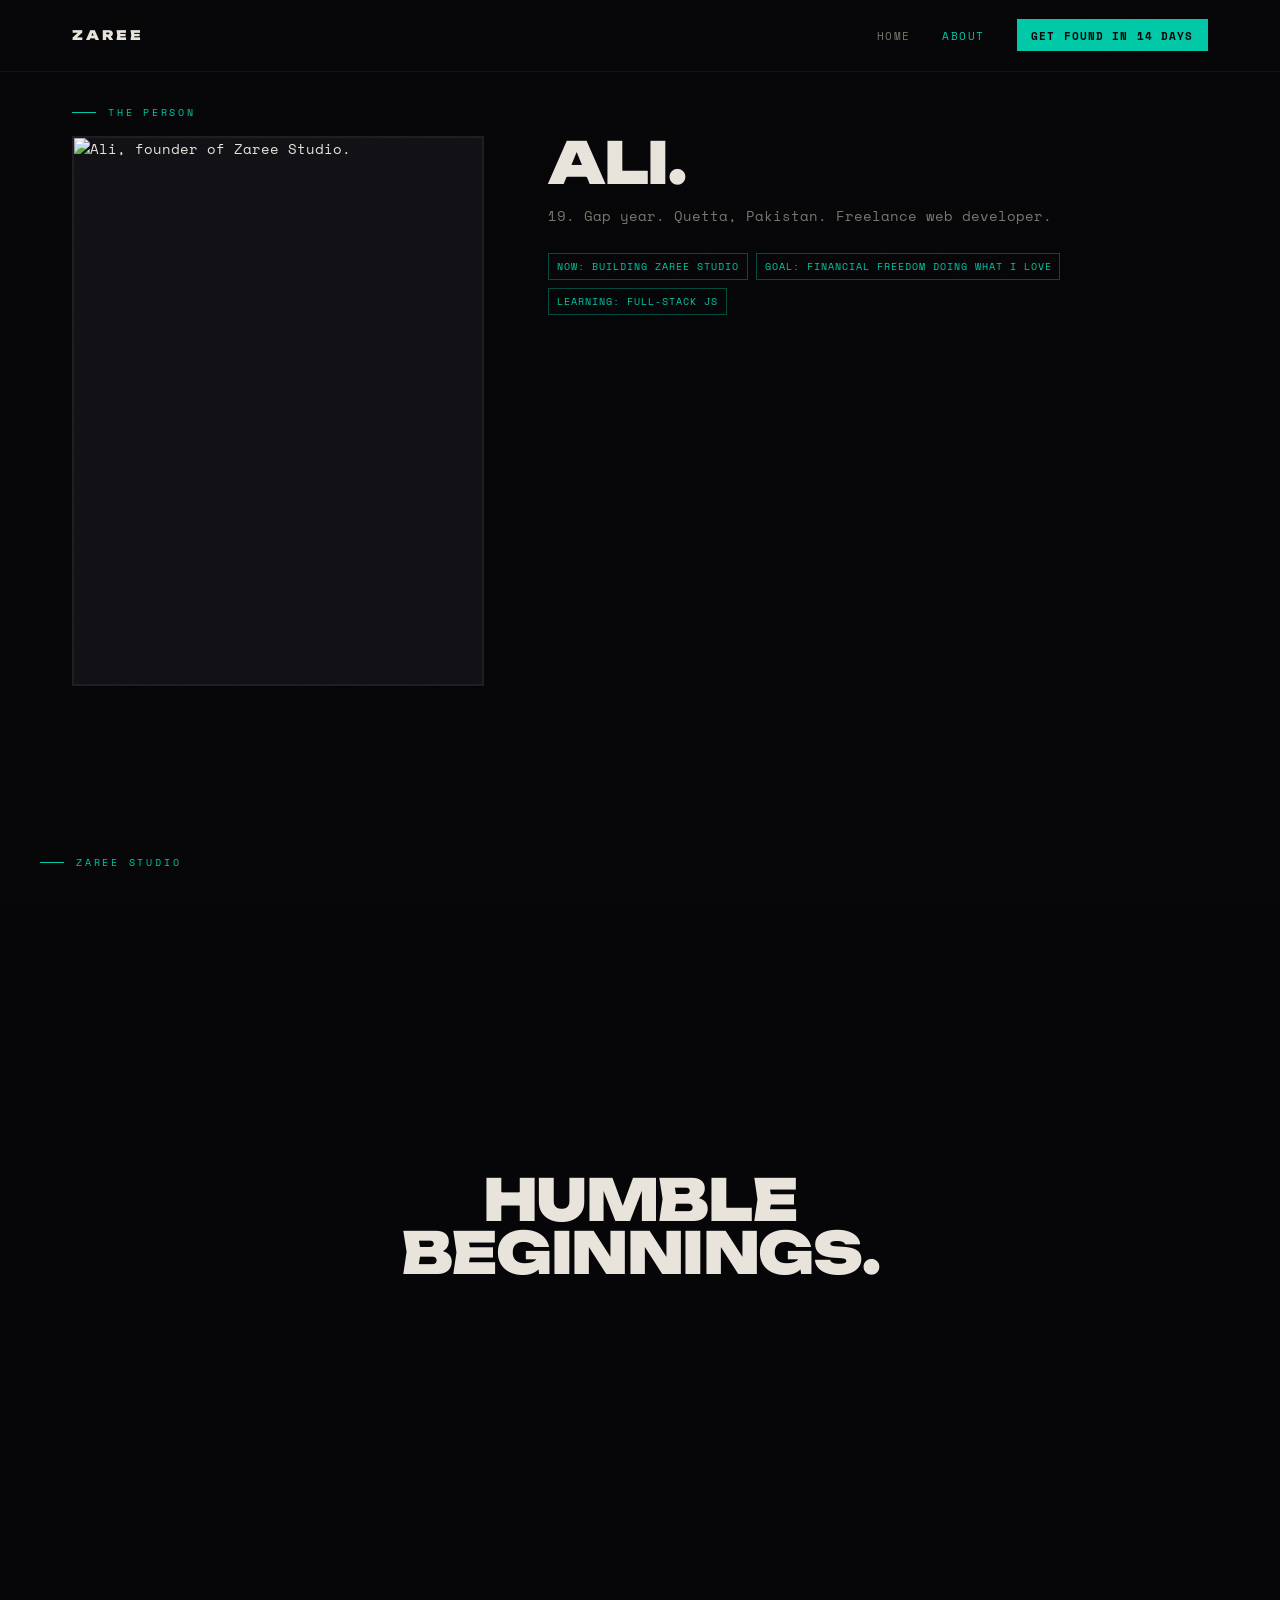
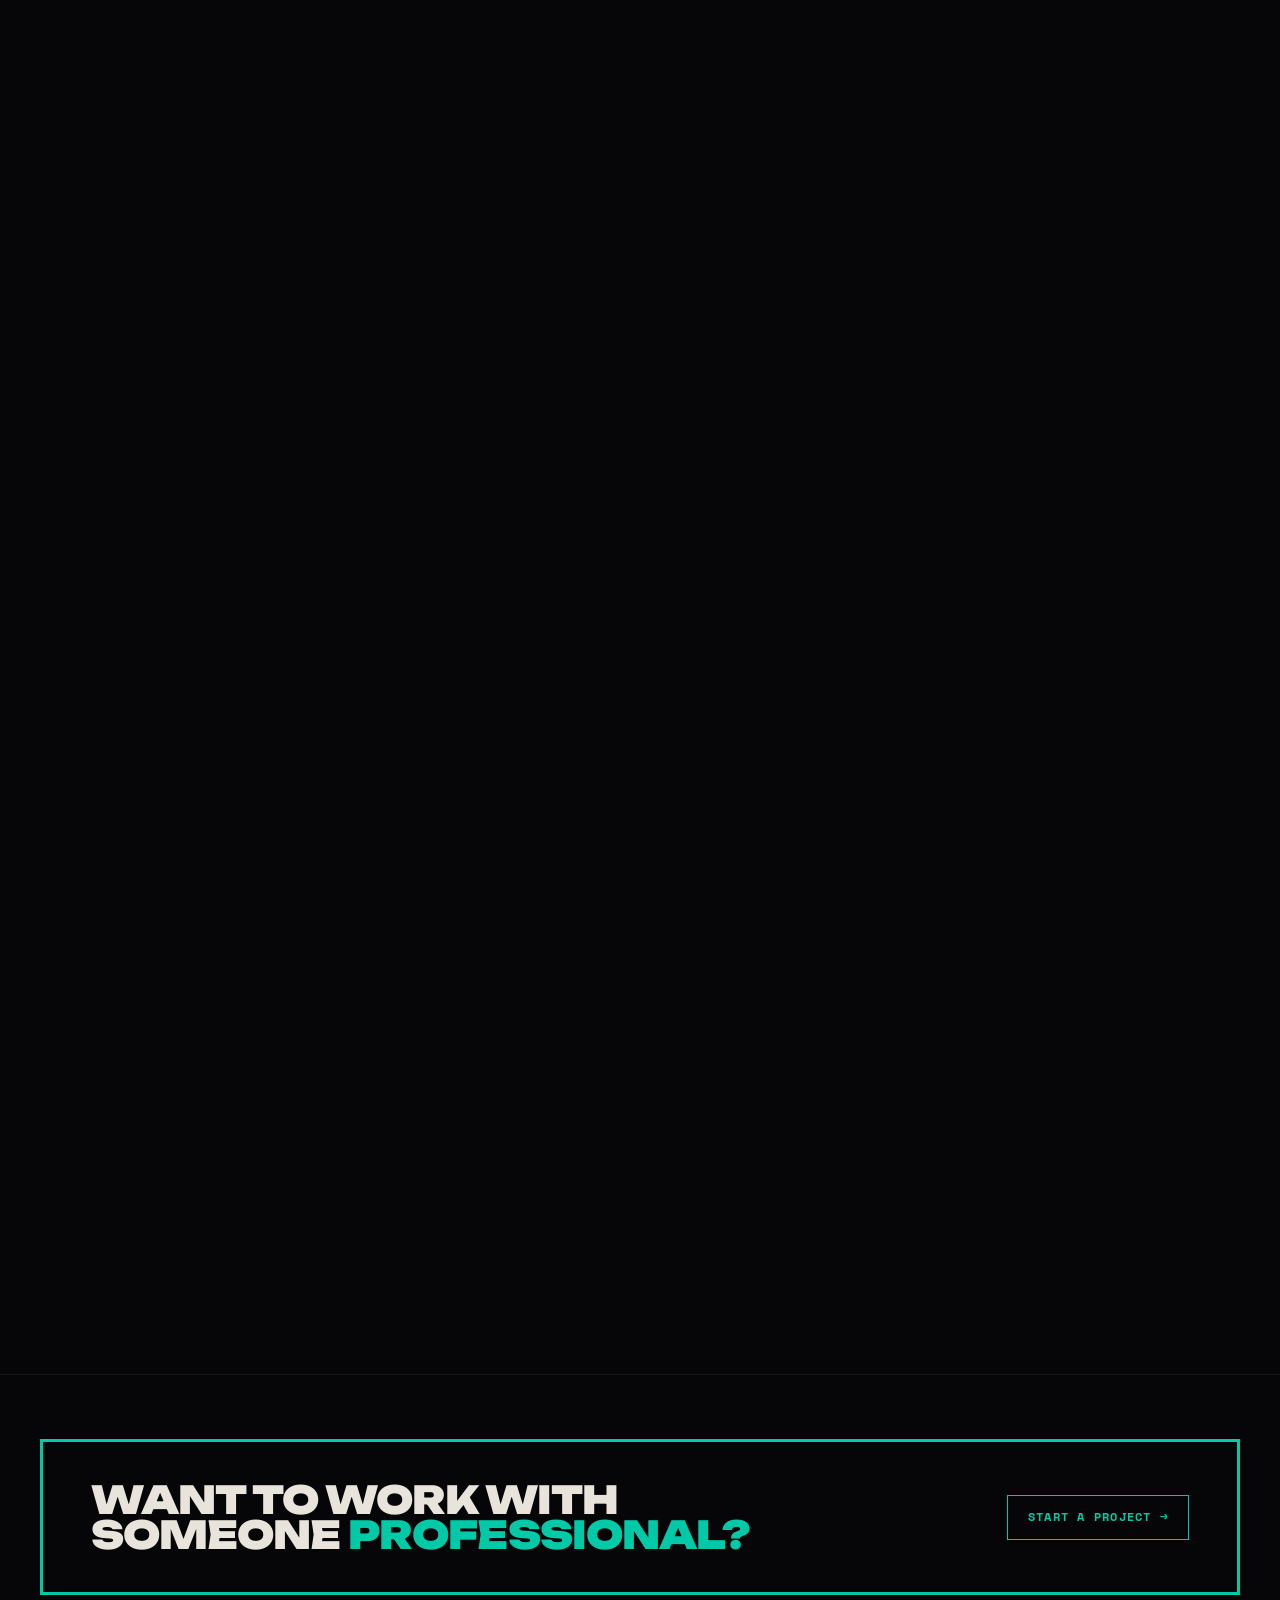
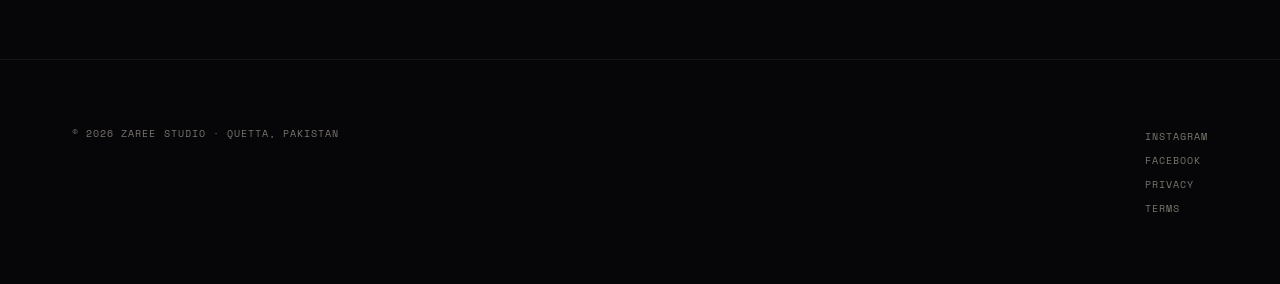
==== commit f1039bcd: "Change text content, improve animations." ====
--- a/about.html
+++ b/about.html
@@ -13,13 +13,12 @@
   <header class="nav" id="nav">
     <div class="nav__inner">
       <a href="index.html" class="nav__logo" aria-label="Zaree Studio home">
-        ZAREE <span class="nav__logo-serif">Studio</span>
+        ZAREE
       </a>
 
       <nav aria-label="Main navigation">
         <ul class="nav__links">
           <li><a href="index.html" class="nav__link">Home</a></li>
-          <li><a href="food.html" class="nav__link">Food</a></li>
           <li><a href="about.html" class="nav__link" aria-current="page">About</a></li>
           <li><a href="start.html" class="nav__cta">Get Found in 14 Days</a></li>
         </ul>
@@ -34,7 +33,6 @@
 
     <nav class="nav__mobile" id="nav-mobile" aria-label="Mobile navigation">
       <a href="index.html" class="nav__link">Home</a>
-      <a href="food.html" class="nav__link">Food</a>
       <a href="about.html" class="nav__link" aria-current="page">About</a>
       <a href="start.html" class="nav__cta">Get Found in 14 Days</a>
     </nav>
@@ -44,7 +42,6 @@
 
     <!-- ===== THE PERSON ===== -->
     <section aria-labelledby="person-heading">
-      <div class="orb" style="width:500px;height:500px;top:-60px;right:-120px;"></div>
       <div class="container">
         <p class="eyebrow reveal">The Person</p>
 
@@ -59,11 +56,11 @@
           </div>
 
           <div>
-            <h1 id="person-heading" class="type-section reveal" style="margin-bottom:1rem;">
+            <h1 id="person-heading" class="type-section reveal">
               ALI.
             </h1>
 
-            <p class="type-body text-secondary reveal" data-delay="1" style="margin-bottom:1.5rem;">
+            <p class="type-body text-secondary reveal" data-delay="1">
               19. Gap year. Quetta, Pakistan. Freelance web developer.
             </p>
 
@@ -78,34 +75,38 @@
     </section>
 
     <!-- ===== ZAREE STUDIO ===== -->
-    <section aria-labelledby="studio-heading">
-      <div class="container">
-        <p class="eyebrow reveal">Zaree Studio</p>
+    <section class="scroll-section" id="studio-section" style="min-height:240vh;" aria-labelledby="studio-heading">
+      <div class="scroll-section__sticky">
 
-        <div class="about-studio">
-          <div class="about-studio__item reveal">
-            <h2 id="studio-heading" class="type-section">HUMBLE BEGINNINGS.</h2>
+        <p class="eyebrow">Zaree Studio</p>
+
+        <div class="scroll-stages">
+
+          <div class="stage is-active" id="studio-stage-1">
+            <h2 id="studio-heading" class="type-section">HUMBLE<br>BEGINNINGS.</h2>
           </div>
 
-          <div class="about-studio__item reveal" data-delay="1">
-            <h2 class="type-section">PROFESSIONAL FOUNDATIONS.</h2>
+          <div class="stage" id="studio-stage-2">
+            <h2 class="type-section">PROFESSIONAL<br>FOUNDATIONS.</h2>
           </div>
 
-          <div class="about-studio__item reveal" data-delay="2">
-            <h2 class="type-section" style="margin-bottom:1.25rem;">WE KNOW WHAT WE'RE DOING.</h2>
-            <p class="type-body text-secondary" style="max-width:540px;">
+          <div class="stage" id="studio-stage-3">
+            <h2 class="type-section">WE KNOW<br>WHAT WE'RE DOING.</h2>
+            <p class="type-body text-secondary">
               One niche. One package. One goal: get your food business found
               on Google. Pure HTML, CSS, and JS — no page builders, no
               templates. Fast, clean, and fully yours.
             </p>
           </div>
+
         </div>
+
       </div>
     </section>
 
     <!-- ===== CTA STRIP ===== -->
-    <div class="cta-strip">
-      <div class="cta-strip__inner container reveal">
+    <section class="cta-strip">
+      <div class="cta-strip__inner reveal">
         <div class="cta-strip__headline">
           WANT TO WORK WITH<br>
           SOMEONE <span class="text-accent">PROFESSIONAL?</span>
@@ -114,7 +115,7 @@
           Start a Project →
         </a>
       </div>
-    </div>
+    </section>
 
   </main>
 
@@ -124,8 +125,8 @@
       <p class="footer__copy">© 2026 Zaree Studio · Quetta, Pakistan</p>
       <nav aria-label="Footer navigation">
         <ul class="footer__links">
-          <li><a href="https://instagram.com" class="footer__link" target="_blank" rel="noopener noreferrer">Instagram</a></li>
-          <li><a href="https://wa.me/" class="footer__link" target="_blank" rel="noopener noreferrer">WhatsApp</a></li>
+          <li><a href="https://www.instagram.com/zareestudios/" class="footer__link" target="_blank" rel="noopener noreferrer">Instagram</a></li>
+          <li><a href="https://www.facebook.com/profile.php?id=61572127582054" class="footer__link" target="_blank" rel="noopener noreferrer">Facebook</a></li>
           <li><a href="privacy.html" class="footer__link">Privacy</a></li>
           <li><a href="terms.html" class="footer__link">Terms</a></li>
         </ul>
@@ -136,4 +137,4 @@
   <script src="assets/js/main.js" defer></script>
 
 </body>
-</html>
+</html>
--- a/assets/css/style.css
+++ b/assets/css/style.css
@@ -1,14 +1,43 @@
 /* ===================================================
    ZAREE STUDIO — style.css
-   Design system: tokens → reset → typography →
-   atmosphere → nav → footer → CTA strip → buttons →
-   forms → utilities → animations → media queries
+   Structure:
+     1. Google Fonts
+     2. Tokens
+     3. Reset
+     4. Film Grain
+     5. Typography
+     6. Layout Helpers
+     7. Reusable Components
+        — Ambient Orb
+        — Scroll Reveal
+        — Scroll-Driven Shell
+        — Buttons
+        — Form Fields
+        — Keyframe Animations & Spinner
+        — Pull Quote
+     8. Sections
+        — Nav
+        — Hero
+        — Problem
+        — Street Scene
+        — Solution
+        — Search Swap
+        — Process / DevLog
+        — Package Card
+        — CTA Strip
+        — Footer
+        — Start Page
+        — About Page
+        — Legal Pages
+     9. Reduced Motion
    =================================================== */
 
-/* ===== GOOGLE FONTS ===== */
+
+/* ===== 1. GOOGLE FONTS ===== */
 @import url('https://fonts.googleapis.com/css2?family=Unbounded:wght@200;300;400;700;900&family=Instrument+Serif:ital@0;1&family=Space+Mono:ital,wght@0,400;0,700;1,400&display=swap');
 
-/* ===== TOKENS ===== */
+
+/* ===== 2. TOKENS ===== */
 :root {
   /* Backgrounds */
   --background:          #060608;
@@ -18,7 +47,6 @@
   /* Text */
   --text-primary:        #E8E4DC;
   --text-secondary:      #7A766E;
-  --text-ghost:          #2E2C2A;
 
   /* Accent */
   --accent:              #00C9A7;
@@ -29,6 +57,9 @@
   --border-subtle:       rgba(232, 228, 220, 0.06);
   --border-moderate:     rgba(232, 228, 220, 0.13);
   --border-accent:       rgba(0, 201, 167, 0.35);
+
+  /* State */
+  --error:               #E85252;
 
   /* Fonts */
   --font-display: 'Unbounded', sans-serif;
@@ -49,11 +80,12 @@
   --duration-lg: 700ms;
 
   /* Layout */
-  --max-width: 1200px;
+  --max-width:  1200px;
   --nav-height: 72px;
 }
 
-/* ===== RESET ===== */
+
+/* ===== 3. RESET ===== */
 *, *::before, *::after {
   box-sizing: border-box;
   margin: 0;
@@ -105,7 +137,8 @@
   line-height: 1;
 }
 
-/* ===== FILM GRAIN OVERLAY ===== */
+
+/* ===== 4. FILM GRAIN ===== */
 body::before {
   content: '';
   position: fixed;
@@ -116,7 +149,8 @@
   background-image: url("data:image/svg+xml,%3Csvg xmlns='http://www.w3.org/2000/svg' width='400' height='400'%3E%3Cfilter id='n'%3E%3CfeTurbulence type='fractalNoise' baseFrequency='.72' numOctaves='4' stitchTiles='stitch'/%3E%3C/filter%3E%3Crect width='400' height='400' filter='url(%23n)' opacity='.09'/%3E%3C/svg%3E");
 }
 
-/* ===== TYPOGRAPHY ===== */
+
+/* ===== 5. TYPOGRAPHY ===== */
 
 /* Hero h1 */
 .type-hero {
@@ -128,8 +162,7 @@
 }
 
 /* Section h2 */
-.type-section,
-h2 {
+.type-section {
   font-family: var(--font-display);
   font-weight: 900;
   font-size: clamp(2rem, 4.5vw, 4.5rem);
@@ -138,8 +171,7 @@
 }
 
 /* Card h3 */
-.type-card,
-h3 {
+.type-card {
   font-family: var(--font-display);
   font-weight: 900;
   font-size: clamp(1.2rem, 2vw, 1.8rem);
@@ -147,7 +179,7 @@
   letter-spacing: -0.01em;
 }
 
-/* Eyebrow */
+/* Eyebrow — shared rule for all contexts */
 .eyebrow {
   font-family: var(--font-mono);
   font-size: 0.62rem;
@@ -157,7 +189,10 @@
   display: flex;
   align-items: center;
   gap: 0.75rem;
-  margin-bottom: var(--space-md);
+  position: absolute;
+  top: var(--space-md);
+  left: var(--space-md);
+  z-index: 1;
 }
 
 .eyebrow::before {
@@ -169,6 +204,14 @@
   flex-shrink: 0;
 }
 
+/* Eyebrow inside scroll-section__sticky —
+   sticky starts at viewport top, so offset by nav-height
+   to match where .container eyebrows land (below nav). */
+.scroll-section__sticky .eyebrow {
+  top: calc(var(--nav-height) + var(--space-md));
+  left: 0;
+}
+
 /* Body text */
 .type-body {
   font-family: var(--font-mono);
@@ -193,39 +236,58 @@
   color: var(--text-secondary);
 }
 
-/* Accent color modifier */
-.text-accent   { color: var(--accent); }
+/* Color modifiers */
+.text-accent    { color: var(--accent); }
 .text-secondary { color: var(--text-secondary); }
-.text-ghost    { color: var(--text-ghost); }
-.text-primary  { color: var(--text-primary); }
-
-/* ===== LAYOUT HELPERS ===== */
+.text-primary   { color: var(--text-primary); }
+
+
+/* ===== 6. LAYOUT HELPERS ===== */
 .container {
   width: 100%;
   max-width: var(--max-width);
   margin: 0 auto;
-  padding: 0 var(--space-md);
+  padding: var(--space-lg) var(--space-md);
+  position: relative;
+  display: flex;
+  flex-direction: column;
+}
+
+main {
+  padding-top: var(--nav-height);
+}
+
+/* Full-viewport sections — opt-in, not global */
+.hero,
+.problem-section,
+.package-section,
+.start-header {
+  display: flex;
+  flex-direction: column;
+  min-height: calc(100vh - var(--nav-height));
+}
+
+/* Container fills section and centers content */
+.hero > .container,
+.start-header > .container {
+  flex: 1;
+  justify-content: space-evenly;
+}
+
+.problem-section > .container,
+.package-section > .container {
+  flex: 1;
+  justify-content: center;
 }
 
 @media (max-width: 768px) {
-  .container {
-    padding: 0 var(--space-sm);
-  }
-}
-
-/* ===== AMBIENT ORB ===== */
-.orb {
-  position: absolute;
-  border-radius: 50%;
-  background: radial-gradient(circle, rgba(0, 201, 167, 0.06) 0%, transparent 65%);
-  pointer-events: none;
-  animation: orb-drift 14s ease-in-out infinite;
-}
-
-@keyframes orb-drift {
-  0%, 100% { transform: translate(0, 0); }
-  50%       { transform: translate(30px, -20px); }
-}
+  .container { padding: var(--space-md) var(--space-sm); }
+}
+
+
+/* ===================================================================
+   7. REUSABLE COMPONENTS
+   =================================================================== */
 
 /* ===== SCROLL REVEAL ===== */
 .reveal {
@@ -244,6 +306,254 @@
 .reveal[data-delay="2"] { transition-delay: 0.2s; }
 .reveal[data-delay="3"] { transition-delay: 0.32s; }
 .reveal[data-delay="4"] { transition-delay: 0.46s; }
+
+/* ===== SCROLL-DRIVEN SHELL ===== */
+
+/* Outer scroll driver container */
+.scroll-section {
+  position: relative;
+  /* min-height set inline per section to control scroll budget */
+}
+
+/* Sticky viewport-height panel — mirrors .container layout:
+   max-width centering, horizontal padding, vertical flex. */
+.scroll-section__sticky {
+  position: sticky;
+  top: 0;
+  height: 100vh;
+  display: flex;
+  flex-direction: column;
+  align-items: stretch;
+  overflow: hidden;
+  padding: var(--nav-height) var(--space-md) 0;
+  max-width: var(--max-width);
+  margin: 0 auto;
+}
+
+/* Stage area fills remaining height */
+.scroll-stages {
+  flex: 1;
+  position: relative;
+  overflow: hidden;
+  min-height: 0;
+}
+
+/* Individual stage — absolutely fills .scroll-stages.
+   Horizontal padding removed: inherits from sticky parent. */
+.stage {
+  position: absolute;
+  inset: 0;
+  display: flex;
+  flex-direction: column;
+  align-items: center;
+  justify-content: center;
+  padding: var(--space-md) 0;
+  opacity: 0;
+  pointer-events: none;
+  transition: opacity 0.6s var(--ease-out), transform 0.6s var(--ease-out);
+  transform: translateY(18px);
+}
+
+.stage.is-active {
+  opacity: 1;
+  pointer-events: auto;
+  transform: translateY(0);
+}
+
+/* ===== BUTTONS ===== */
+
+/* Focus state for all interactive elements */
+button:focus-visible,
+a:focus-visible {
+  outline: 2px solid var(--accent);
+  outline-offset: 3px;
+}
+
+/* Primary — outline teal */
+.btn--primary {
+  display: inline-flex;
+  align-items: center;
+  gap: 0.6em;
+  font-family: var(--font-mono);
+  font-size: 0.78rem;
+  letter-spacing: 0.1em;
+  text-transform: uppercase;
+  color: var(--accent);
+  border: 1px solid var(--accent-mid);
+  padding: 0.75em 1.4em;
+  transition: background var(--duration-sm) var(--ease-out),
+              border-color var(--duration-sm) var(--ease-out),
+              gap var(--duration-sm) var(--ease-out);
+}
+
+.btn--primary:hover {
+  background: var(--accent-dim);
+  border-color: var(--accent);
+  gap: 0.9em;
+}
+
+/* Secondary — ghost */
+.btn--secondary {
+  display: inline-flex;
+  align-items: center;
+  gap: 0.5em;
+  font-family: var(--font-mono);
+  font-size: 0.78rem;
+  letter-spacing: 0.1em;
+  text-transform: uppercase;
+  color: var(--text-secondary);
+  transition: color var(--duration-sm) var(--ease-out),
+              gap var(--duration-sm) var(--ease-out);
+}
+
+.btn--secondary:hover {
+  color: var(--text-primary);
+  gap: 0.8em;
+}
+
+/* Filled CTA */
+.btn--nav-cta {
+  display: inline-flex;
+  align-items: center;
+  gap: 0.6em;
+  font-family: var(--font-mono);
+  font-weight: 700;
+  font-size: 0.78rem;
+  letter-spacing: 0.1em;
+  text-transform: uppercase;
+  color: var(--background);
+  background: var(--accent);
+  border: 1px solid var(--accent);
+  padding: 0.85em 1.6em;
+  transition: background var(--duration-sm) var(--ease-out),
+              color var(--duration-sm) var(--ease-out),
+              border-color var(--duration-sm) var(--ease-out),
+              gap var(--duration-sm) var(--ease-out);
+}
+
+.btn--nav-cta:hover {
+  background: var(--text-primary);
+  border-color: var(--text-primary);
+  color: var(--background);
+  gap: 0.9em;
+}
+
+/* ===== FORM FIELDS ===== */
+.form-label {
+  display: block;
+  font-family: var(--font-mono);
+  font-size: 0.62rem;
+  letter-spacing: 0.1em;
+  text-transform: uppercase;
+  color: var(--text-secondary);
+  margin-bottom: 0.5rem;
+}
+
+.form-input,
+.form-textarea {
+  width: 100%;
+  background: var(--background-raised);
+  border: 1px solid var(--border-moderate);
+  color: var(--text-primary);
+  font-family: var(--font-mono);
+  font-size: 0.82rem;
+  padding: 0.75rem 1rem;
+  transition: border-color var(--duration-sm) var(--ease-out),
+              background var(--duration-sm) var(--ease-out);
+}
+
+.form-input:focus,
+.form-textarea:focus {
+  border-color: var(--accent);
+  background: var(--background-surface);
+  outline: none;
+}
+
+.form-input::placeholder,
+.form-textarea::placeholder {
+  color: var(--text-secondary);
+}
+
+.form-input:focus-visible,
+.form-textarea:focus-visible {
+  outline: 2px solid var(--accent);
+  outline-offset: 0;
+}
+
+.form-textarea {
+  resize: vertical;
+  min-height: 110px;
+}
+
+.form-field {
+  display: flex;
+  flex-direction: column;
+  gap: 0;
+  margin-bottom: 1rem;
+}
+
+.form-field--error .form-input,
+.form-field--error .form-textarea {
+  border-color: var(--error);
+}
+
+.form-error-msg {
+  font-family: var(--font-mono);
+  font-size: 0.62rem;
+  color: var(--error);
+  letter-spacing: 0.05em;
+  margin-top: 0.35rem;
+}
+
+/* ===== KEYFRAME ANIMATIONS & SPINNER ===== */
+
+/* Spinning ring */
+@keyframes spin {
+  to { transform: rotate(360deg); }
+}
+
+.spinner {
+  width: 40px;
+  height: 40px;
+  border: 2px solid var(--border-moderate);
+  border-top-color: var(--accent);
+  border-radius: 50%;
+  animation: spin 1s linear infinite;
+}
+
+/* Pulsing dot */
+@keyframes pulse-dot {
+  0%, 100% { opacity: 1; }
+  50%       { opacity: 0.4; }
+}
+
+.pulse-dot {
+  display: inline-block;
+  width: 6px;
+  height: 6px;
+  border-radius: 50%;
+  background: var(--accent);
+  animation: pulse-dot 2s ease-in-out infinite;
+  flex-shrink: 0;
+}
+
+/* Terminal scroll */
+@keyframes terminal-scroll {
+  0%   { transform: translateY(0); }
+  100% { transform: translateY(-50%); }
+}
+
+/* ===== PULL QUOTE ===== */
+.pull-quote {
+  border-left: 3px solid var(--border-moderate);
+  padding-left: 1.5rem;
+  margin: var(--space-md) 0;
+}
+
+
+/* ===================================================================
+   8. SECTIONS
+   =================================================================== */
 
 /* ===== NAV ===== */
 .nav {
@@ -281,7 +591,6 @@
   font-size: 0.82rem;
   letter-spacing: 0.22em;
   text-transform: uppercase;
-  text-decoration: none;
   color: var(--text-primary);
   display: flex;
   align-items: baseline;
@@ -289,16 +598,6 @@
   flex-shrink: 0;
 }
 
-.nav__logo-serif {
-  font-family: var(--font-serif);
-  font-style: italic;
-  font-weight: 400;
-  font-size: 0.7em;
-  letter-spacing: 0;
-  text-transform: none;
-  color: var(--text-secondary);
-}
-
 .nav__links {
   display: flex;
   align-items: center;
@@ -311,19 +610,12 @@
   letter-spacing: 0.13em;
   text-transform: uppercase;
   color: var(--text-secondary);
-  text-decoration: none;
   transition: color var(--duration-sm) var(--ease-out);
 }
 
-.nav__link:hover {
-  color: var(--text-primary);
-}
-
-.nav__link[aria-current="page"] {
-  color: var(--accent);
-}
-
-/* Focus states — all interactive elements */
+.nav__link:hover            { color: var(--text-primary); }
+.nav__link[aria-current="page"] { color: var(--accent); }
+
 .nav__link:focus-visible,
 .nav__logo:focus-visible {
   outline: 2px solid var(--accent);
@@ -345,26 +637,16 @@
               color var(--duration-sm) var(--ease-out);
 }
 
-.nav__cta:hover {
-  background: var(--text-primary);
-  border-color: var(--text-primary);
-}
-
-.nav__cta:focus-visible {
-  outline: 2px solid var(--accent);
-  outline-offset: 3px;
-}
-
-/* Nav current page — outline variant (for start.html) */
+.nav__cta:hover         { background: var(--text-primary); border-color: var(--text-primary); }
+.nav__cta:focus-visible { outline: 2px solid var(--accent); outline-offset: 3px; }
+
 .nav__cta--current {
   background: transparent;
   color: var(--accent);
   border-color: var(--accent);
 }
 
-.nav__cta--current:hover {
-  background: var(--accent-dim);
-}
+.nav__cta--current:hover { background: var(--accent-dim); }
 
 /* Hamburger */
 .nav__hamburger {
@@ -386,24 +668,12 @@
               opacity var(--duration-sm) var(--ease-out);
 }
 
-.nav__hamburger[aria-expanded="true"] span:nth-child(1) {
-  transform: translateY(6.5px) rotate(45deg);
-}
-
-.nav__hamburger[aria-expanded="true"] span:nth-child(2) {
-  opacity: 0;
-}
-
-.nav__hamburger[aria-expanded="true"] span:nth-child(3) {
-  transform: translateY(-6.5px) rotate(-45deg);
-}
-
-.nav__hamburger:focus-visible {
-  outline: 2px solid var(--accent);
-  outline-offset: 3px;
-}
-
-/* Mobile nav drawer */
+.nav__hamburger[aria-expanded="true"] span:nth-child(1) { transform: translateY(6.5px) rotate(45deg); }
+.nav__hamburger[aria-expanded="true"] span:nth-child(2) { opacity: 0; }
+.nav__hamburger[aria-expanded="true"] span:nth-child(3) { transform: translateY(-6.5px) rotate(-45deg); }
+.nav__hamburger:focus-visible { outline: 2px solid var(--accent); outline-offset: 3px; }
+
+/* Mobile drawer */
 .nav__mobile {
   display: none;
   flex-direction: column;
@@ -417,9 +687,7 @@
   right: 0;
 }
 
-.nav__mobile.is-open {
-  display: flex;
-}
+.nav__mobile.is-open { display: flex; }
 
 .nav__mobile .nav__link {
   font-size: 0.82rem;
@@ -433,569 +701,71 @@
 }
 
 @media (max-width: 768px) {
-  .nav__links {
-    display: none;
-  }
-
-  .nav__hamburger {
-    display: flex;
-  }
-
-  .nav__inner {
-    padding: 0 var(--space-sm);
-  }
-}
-
-/* ===== PAGE OFFSET ===== */
-main {
-  padding-top: var(--nav-height);
-}
-
-/* ===== SECTIONS ===== */
-section {
-  padding: var(--space-lg) 0;
-}
-
-@media (max-width: 768px) {
-  section {
-    padding: var(--space-md) 0;
-  }
-}
-
-/* ===== BUTTONS ===== */
-
-/* Focus state for all buttons */
-button:focus-visible,
-a:focus-visible {
-  outline: 2px solid var(--accent);
-  outline-offset: 3px;
-}
-
-/* Primary — outline teal */
-.btn--primary {
-  display: inline-flex;
-  align-items: center;
-  gap: 0.6em;
-  font-family: var(--font-mono);
-  font-size: 0.78rem;
-  letter-spacing: 0.1em;
-  text-transform: uppercase;
-  color: var(--accent);
-  border: 1px solid var(--accent-mid);
-  padding: 0.75em 1.4em;
-  transition: background var(--duration-sm) var(--ease-out),
-              border-color var(--duration-sm) var(--ease-out),
-              gap var(--duration-sm) var(--ease-out);
-}
-
-.btn--primary:hover {
-  background: var(--accent-dim);
-  border-color: var(--accent);
-  gap: 0.9em;
-}
-
-/* Secondary — ghost */
-.btn--secondary {
-  display: inline-flex;
-  align-items: center;
-  gap: 0.5em;
-  font-family: var(--font-mono);
-  font-size: 0.78rem;
-  letter-spacing: 0.1em;
-  text-transform: uppercase;
-  color: var(--text-secondary);
-  transition: color var(--duration-sm) var(--ease-out),
-              gap var(--duration-sm) var(--ease-out);
-}
-
-.btn--secondary:hover {
-  color: var(--text-primary);
-  gap: 0.8em;
-}
-
-/* Nav CTA reusable */
-.btn--nav-cta {
-  display: inline-flex;
-  align-items: center;
-  gap: 0.6em;
-  font-family: var(--font-mono);
-  font-weight: 700;
-  font-size: 0.78rem;
-  letter-spacing: 0.1em;
-  text-transform: uppercase;
-  color: var(--background);
-  background: var(--accent);
-  border: 1px solid var(--accent);
-  padding: 0.85em 1.6em;
-  transition: background var(--duration-sm) var(--ease-out),
-              color var(--duration-sm) var(--ease-out),
-              border-color var(--duration-sm) var(--ease-out),
-              gap var(--duration-sm) var(--ease-out);
-}
-
-.btn--nav-cta:hover {
-  background: var(--text-primary);
-  border-color: var(--text-primary);
-  color: var(--background);
-  gap: 0.9em;
-}
-
-/* ===== FOOTER ===== */
-.footer {
-  border-top: 1px solid var(--border-subtle);
-  padding: 3rem 0;
-}
-
-.footer__inner {
-  display: flex;
-  align-items: center;
-  justify-content: space-between;
-  max-width: var(--max-width);
+  .nav__links    { display: none; }
+  .nav__hamburger { display: flex; }
+  .nav__inner    { padding: 0 var(--space-sm); }
+}
+
+/* ===== HERO ===== */
+.hero__sub {
+  font-family: var(--font-mono);
+  font-size: 0.85rem;
+  line-height: 1.75;
+  color: var(--text-secondary);
+  max-width: 520px;
+  margin-top: 1rem;
+}
+
+.hero .btn--nav-cta {
+  width: max-content;
+}
+
+/* ===== PROBLEM ===== */
+
+/* ===== STREET SCENE SECTION ===== */
+.street-scene {
+  width: min(72vw, 860px);
+}
+
+.scene-svg-wrapper {
+  border: 1px solid var(--border-moderate);
+  background: var(--background-raised);
+  padding: 1.5rem;
+  margin-bottom: 1.5rem;
+}
+
+.scene-body {
+  font-family: var(--font-mono);
+  font-size: 0.8rem;
+  line-height: 1.75;
+  color: var(--text-secondary);
+  text-align: center;
+  width: 50vw;
   margin: 0 auto;
-  padding: 0 var(--space-md);
-  gap: var(--space-md);
-  flex-wrap: wrap;
-}
-
-.footer__copy {
-  font-family: var(--font-mono);
-  font-size: 0.65rem;
-  letter-spacing: 0.1em;
-  text-transform: uppercase;
-  color: var(--text-ghost);
-}
-
-.footer__links {
-  display: flex;
-  align-items: center;
-  gap: var(--space-md);
-  flex-wrap: wrap;
-}
-
-.footer__link {
-  font-family: var(--font-mono);
-  font-size: 0.65rem;
-  letter-spacing: 0.1em;
-  text-transform: uppercase;
-  color: var(--text-secondary);
-  text-decoration: none;
-  transition: color var(--duration-sm) var(--ease-out);
-}
-
-.footer__link:hover {
-  color: var(--accent);
-}
-
-@media (max-width: 600px) {
-  .footer__inner {
-    flex-direction: column;
-    align-items: flex-start;
-    gap: var(--space-sm);
-    padding: 0 var(--space-sm);
-  }
-}
-
-/* ===== CTA STRIP ===== */
-.cta-strip {
-  margin: var(--space-lg) 0 0;
-  padding: var(--space-lg) 0 0;
-  border-top: 1px solid var(--border-subtle);
-}
-
-.cta-strip__inner {
-  display: flex;
-  align-items: center;
-  justify-content: space-between;
-  gap: var(--space-md);
-  border: 3px solid var(--accent);
-  padding: 2.5rem 3rem;
-  max-width: var(--max-width);
-  margin: 0 auto var(--space-lg);
-  flex-wrap: wrap;
-}
-
-.cta-strip__headline {
-  font-family: var(--font-display);
-  font-weight: 900;
-  font-size: clamp(1.4rem, 3vw, 2.6rem);
-  line-height: 0.92;
-  letter-spacing: -0.025em;
-  text-transform: uppercase;
-}
-
-.cta-strip__btn {
-  display: inline-flex;
-  align-items: center;
-  gap: 0.6em;
-  font-family: var(--font-mono);
-  font-weight: 700;
-  font-size: 0.78rem;
-  letter-spacing: 0.1em;
-  text-transform: uppercase;
-  color: var(--accent);
-  border: 1px solid var(--accent);
-  padding: 0.85em 1.6em;
-  white-space: nowrap;
-  transition: background var(--duration-sm) var(--ease-out),
-              gap var(--duration-sm) var(--ease-out);
-}
-
-.cta-strip__btn:hover {
-  background: var(--accent-dim);
-  gap: 0.9em;
-}
-
-.cta-strip__btn:focus-visible {
-  outline: 2px solid var(--accent);
-  outline-offset: 3px;
-}
-
-@media (max-width: 768px) {
-  .cta-strip__inner {
-    flex-direction: column;
-    align-items: flex-start;
-    padding: 1.75rem 1.5rem;
-  }
-}
-
-/* ===== FORM FIELDS ===== */
-.form-label {
-  display: block;
-  font-family: var(--font-mono);
-  font-size: 0.62rem;
-  letter-spacing: 0.1em;
-  text-transform: uppercase;
-  color: var(--text-ghost);
-  margin-bottom: 0.5rem;
-}
-
-.form-input,
-.form-textarea {
+}
+
+/* Stage-0 text variant in search swap — wider for legibility as a standalone stage */
+.scene-body--stage {
+  width: min(60vw, 640px);
+  font-size: 0.9rem;
+}
+
+/* ===== SEARCH SWAP SECTION ===== */
+
+/* Wrapper that constrains card + caption together — mirrors .street-scene pattern */
+.search-scene {
+  width: min(72vw, 860px);
+}
+
+.search-scene .search-card {
   width: 100%;
+}
+
+.search-card {
+  width: min(72vw, 860px);
   background: var(--background-raised);
   border: 1px solid var(--border-moderate);
-  color: var(--text-primary);
-  font-family: var(--font-mono);
-  font-size: 0.82rem;
-  padding: 0.75rem 1rem;
-  transition: border-color var(--duration-sm) var(--ease-out),
-              background var(--duration-sm) var(--ease-out);
-}
-
-.form-input:focus,
-.form-textarea:focus {
-  border-color: var(--accent);
-  background: var(--background-surface);
-  outline: none;
-}
-
-.form-input::placeholder,
-.form-textarea::placeholder {
-  color: var(--text-ghost);
-}
-
-.form-textarea {
-  resize: vertical;
-  min-height: 110px;
-}
-
-.form-field {
-  display: flex;
-  flex-direction: column;
-  gap: 0;
-}
-
-.form-field--error .form-input,
-.form-field--error .form-textarea {
-  border-color: var(--accent);
-}
-
-.form-error-msg {
-  font-family: var(--font-mono);
-  font-size: 0.62rem;
-  color: var(--accent);
-  letter-spacing: 0.05em;
-  margin-top: 0.35rem;
-}
-
-/* Focus visible for form inputs */
-.form-input:focus-visible,
-.form-textarea:focus-visible {
-  outline: 2px solid var(--accent);
-  outline-offset: 0;
-}
-
-/* ===== ANIMATIONS ===== */
-
-/* Spinning ring */
-@keyframes spin {
-  to { transform: rotate(360deg); }
-}
-
-.spinner {
-  width: 40px;
-  height: 40px;
-  border: 2px solid var(--border-moderate);
-  border-top-color: var(--accent);
-  border-radius: 50%;
-  animation: spin 1s linear infinite;
-}
-
-/* Pulsing dot */
-@keyframes pulse-dot {
-  0%, 100% { opacity: 1; }
-  50%       { opacity: 0.4; }
-}
-
-.pulse-dot {
-  display: inline-block;
-  width: 6px;
-  height: 6px;
-  border-radius: 50%;
-  background: var(--accent);
-  animation: pulse-dot 2s ease-in-out infinite;
-  flex-shrink: 0;
-}
-
-/* Terminal scroll */
-@keyframes terminal-scroll {
-  0%   { transform: translateY(0); }
-  100% { transform: translateY(-50%); }
-}
-
-/* ===== PULL QUOTE ===== */
-.pull-quote {
-  border-left: 3px solid var(--border-moderate);
-  padding-left: 1.5rem;
-  margin: var(--space-md) 0;
-}
-
-/* ===== PACKAGE CARD ===== */
-.package-card {
-  border: 3px solid var(--text-primary);
-  background: var(--background-surface);
-  padding: 2.5rem;
-  margin-top: var(--space-md);
-}
-
-.package-card__name {
-  font-family: var(--font-display);
-  font-weight: 900;
-  font-size: clamp(1.4rem, 3vw, 2.2rem);
-  letter-spacing: -0.02em;
-  text-transform: uppercase;
-}
-
-.package-card__tagline {
-  font-family: var(--font-mono);
-  font-size: 0.62rem;
-  letter-spacing: 0.2em;
-  text-transform: uppercase;
-  color: var(--text-ghost);
-  margin-top: 0.4rem;
-}
-
-.package-card__divider {
-  border: none;
-  border-top: 1px solid var(--border-subtle);
-  margin: 1.75rem 0;
-}
-
-.package-card__checklist {
-  display: flex;
-  flex-direction: column;
-  gap: 0.85rem;
-}
-
-.package-card__check-item {
-  display: flex;
-  align-items: flex-start;
-  gap: 0.75rem;
-  font-family: var(--font-mono);
-  font-size: 0.82rem;
-  line-height: 1.6;
-  color: var(--text-secondary);
-}
-
-.package-card__check-item::before {
-  content: '✓';
-  color: var(--accent);
-  font-weight: 700;
-  flex-shrink: 0;
-  line-height: 1.6;
-}
-
-.package-card__price-row {
-  display: flex;
-  align-items: flex-end;
-  justify-content: space-between;
-  gap: var(--space-md);
-  flex-wrap: wrap;
-}
-
-.package-card__price {
-  font-family: var(--font-display);
-  font-weight: 900;
-  font-size: clamp(3rem, 8vw, 5rem);
-  letter-spacing: -0.04em;
-  color: var(--accent);
-  line-height: 1;
-}
-
-.package-card__price-note {
-  font-family: var(--font-mono);
-  font-size: 0.65rem;
-  letter-spacing: 0.1em;
-  text-transform: uppercase;
-  color: var(--text-ghost);
-  line-height: 2;
-  text-align: right;
-}
-
-/* ===== LEGAL PAGES ===== */
-.legal-header {
-  padding: var(--space-lg) 0 var(--space-md);
-}
-
-.legal-header__updated {
-  font-family: var(--font-mono);
-  font-size: 0.62rem;
-  letter-spacing: 0.2em;
-  text-transform: uppercase;
-  color: var(--text-ghost);
-  margin-top: 1rem;
-}
-
-.legal-anchor-nav {
-  display: flex;
-  flex-wrap: wrap;
-  gap: 0.5rem 1.5rem;
-  margin-top: var(--space-md);
-  padding-bottom: var(--space-sm);
-  border-bottom: 1px solid var(--border-subtle);
-}
-
-.legal-anchor-nav__link {
-  font-family: var(--font-mono);
-  font-size: 0.62rem;
-  letter-spacing: 0.1em;
-  text-transform: uppercase;
-  color: var(--text-ghost);
-  text-decoration: none;
-  transition: color var(--duration-sm) var(--ease-out);
-}
-
-.legal-anchor-nav__link:hover {
-  color: var(--accent);
-}
-
-.legal-section {
-  padding: var(--space-md) 0;
-  border-bottom: 1px solid var(--border-subtle);
-}
-
-.legal-section__number {
-  font-family: var(--font-mono);
-  font-size: 0.62rem;
-  letter-spacing: 0.2em;
-  color: var(--accent);
-  margin-bottom: 0.5rem;
-}
-
-.legal-section__title {
-  font-family: var(--font-display);
-  font-weight: 900;
-  font-size: clamp(0.85rem, 1.5vw, 1rem);
-  letter-spacing: 0.04em;
-  text-transform: uppercase;
-  color: var(--text-primary);
-  margin-bottom: 1rem;
-}
-
-.legal-section__body {
-  font-family: var(--font-mono);
-  font-size: 0.78rem;
-  line-height: 1.85;
-  color: var(--text-secondary);
-}
-
-/* ===== ABOUT PAGE ===== */
-.about-person {
-  display: grid;
-  grid-template-columns: 1fr 1.6fr;
-  gap: var(--space-lg);
-  align-items: start;
-}
-
-.about-portrait {
-  border: 2px solid var(--border-subtle);
-  aspect-ratio: 3 / 4;
-  background: var(--background-raised);
-  width: 100%;
-}
-
-.about-tags {
-  display: flex;
-  flex-wrap: wrap;
-  gap: 0.5rem;
-  margin-top: 1.5rem;
-}
-
-.about-tag {
-  font-family: var(--font-mono);
-  font-size: 0.62rem;
-  letter-spacing: 0.1em;
-  text-transform: uppercase;
-  color: var(--accent);
-  border: 1px solid var(--border-accent);
-  padding: 0.4em 0.8em;
-}
-
-.about-studio__item {
-  padding: var(--space-md) 0;
-  border-bottom: 1px solid var(--border-subtle);
-}
-
-.about-studio__item:first-child {
-  border-top: 1px solid var(--border-subtle);
-}
-
-@media (max-width: 768px) {
-  .about-person {
-    grid-template-columns: 1fr;
-    gap: var(--space-md);
-  }
-
-  .about-portrait {
-    max-width: 280px;
-  }
-}
-
-/* ===== SCROLL-DRIVEN ANIMATION SHELLS ===== */
-
-/* Shared sticky container pattern */
-.scroll-section {
-  position: relative;
-}
-
-.scroll-section__sticky {
-  position: sticky;
-  top: 0;
-  min-height: 100vh;
-  display: flex;
-  flex-direction: column;
-  align-items: center;
-  justify-content: center;
-  overflow: hidden;
-}
-
-/* Search card (SearchSwap) */
-.search-card {
-  width: 100%;
-  max-width: 560px;
-  background: var(--background-raised);
-  border: 1px solid var(--border-moderate);
-  padding: 1.5rem;
+  padding: 2rem 2.5rem;
 }
 
 .search-bar {
@@ -1008,16 +778,12 @@
   margin-bottom: 1rem;
 }
 
+.search-bar__icon  { color: var(--text-secondary); font-size: 0.75rem; }
 .search-bar__query {
   font-family: var(--font-mono);
   font-size: 0.82rem;
   color: var(--text-secondary);
   flex: 1;
-}
-
-.search-bar__icon {
-  color: var(--text-ghost);
-  font-size: 0.75rem;
 }
 
 .search-result {
@@ -1037,28 +803,26 @@
   font-family: var(--font-mono);
   font-size: 0.62rem;
   letter-spacing: 0.15em;
-  color: var(--text-ghost);
-  text-transform: uppercase;
-  margin-bottom: 0.25rem;
-}
-
-.search-result__rank--verified {
-  color: var(--accent);
-}
+  color: var(--text-secondary);
+  text-transform: uppercase;
+  margin-bottom: 1rem;
+}
+
+.search-result__rank--verified { color: var(--accent); }
 
 .search-result__name {
   font-family: var(--font-display);
   font-weight: 900;
   font-size: 0.95rem;
   letter-spacing: -0.01em;
-  margin-bottom: 0.25rem;
+  margin-bottom: 1rem;
 }
 
 .search-result__rating {
   font-family: var(--font-mono);
   font-size: 0.72rem;
   color: var(--text-secondary);
-  margin-bottom: 0.3rem;
+  margin-bottom: 1rem;
 }
 
 .search-result__url {
@@ -1071,16 +835,13 @@
 .search-result__miss {
   font-family: var(--font-mono);
   font-size: 0.72rem;
-  color: var(--text-ghost);
+  color: var(--text-secondary);
   margin-top: 0.75rem;
   padding-top: 0.75rem;
   border-top: 1px solid var(--border-subtle);
 }
 
-/* Transition state */
-.stage-transition {
-  text-align: center;
-}
+.stage-transition { text-align: center; }
 
 .stage-transition__headline {
   font-family: var(--font-display);
@@ -1089,15 +850,38 @@
   letter-spacing: -0.03em;
   text-transform: uppercase;
   margin-bottom: 2rem;
-}
-
-/* DevLog card */
+  line-height: 1;
+}
+
+/* ===== PROCESS / DEVLOG SECTION ===== */
+.devlog-intro {
+  text-align: center;
+  max-width: 480px;
+}
+
+.devlog-intro__headline {
+  font-family: var(--font-display);
+  font-weight: 900;
+  font-size: clamp(2.2rem, 6vw, 5rem);
+  letter-spacing: -0.03em;
+  text-transform: uppercase;
+  line-height: 0.9;
+  margin-bottom: 1.5rem;
+}
+
+.devlog-intro__sub {
+  font-family: var(--font-mono);
+  font-size: 0.78rem;
+  color: var(--text-secondary);
+  letter-spacing: 0.05em;
+}
+
 .devlog-card {
-  width: 100%;
-  max-width: 560px;
+  width: min(72vw, 860px);
+  min-height: 52vh;
   background: var(--background-raised);
   border: 1px solid var(--border-moderate);
-  padding: 2rem;
+  padding: 2.5rem 3rem;
 }
 
 .devlog-card__day {
@@ -1199,7 +983,7 @@
   letter-spacing: 0.1em;
 }
 
-/* Tech setup boxes */
+/* Tech boxes */
 .tech-boxes {
   display: grid;
   grid-template-columns: 1fr 1fr;
@@ -1224,25 +1008,10 @@
   transition: opacity 0.4s var(--ease-out), transform 0.4s var(--ease-out);
 }
 
-.tech-box.is-visible {
-  opacity: 1;
-  transform: translateY(0);
-}
-
-.tech-box--accent {
-  background: var(--accent-dim);
-  border: 1px solid var(--border-accent);
-  color: var(--accent);
-}
-
-.tech-box--light {
-  background: var(--text-primary);
-  color: var(--background);
-}
-
-.tech-box__icon {
-  font-size: 1.2rem;
-}
+.tech-box.is-visible  { opacity: 1; transform: translateY(0); }
+.tech-box--accent     { background: var(--accent-dim); border: 1px solid var(--border-accent); color: var(--accent); }
+.tech-box--light      { background: var(--text-primary); color: var(--background); }
+.tech-box__icon       { font-size: 1.2rem; }
 
 /* Chat bubble */
 .chat-bubble {
@@ -1260,17 +1029,14 @@
   transition: opacity 0.5s var(--ease-out), transform 0.5s var(--ease-out);
 }
 
-.chat-bubble.is-visible {
-  opacity: 1;
-  transform: translateY(0);
-}
+.chat-bubble.is-visible { opacity: 1; transform: translateY(0); }
 
 .chat-label {
   font-family: var(--font-mono);
   font-size: 0.62rem;
   letter-spacing: 0.12em;
   text-transform: uppercase;
-  color: var(--text-ghost);
+  color: var(--text-secondary);
   margin-bottom: 1.5rem;
 }
 
@@ -1286,89 +1052,247 @@
   transition: opacity 0.5s var(--ease-out) 0.3s;
 }
 
-.project-complete.is-visible {
-  opacity: 1;
-}
-
-/* Intro text stage */
-.devlog-intro {
-  text-align: center;
-  max-width: 480px;
-}
-
-.devlog-intro__headline {
-  font-family: var(--font-display);
-  font-weight: 900;
-  font-size: clamp(2.2rem, 6vw, 5rem);
+.project-complete.is-visible { opacity: 1; }
+
+/* ===== PACKAGE CARD ===== */
+.package-card {
+  border: 3px solid var(--text-primary);
+  background: var(--background-surface);
+  padding: 2.5rem;
+  margin: var(--space-md) auto 0;
+  width: 60vw;
+}
+
+.package-card__name {
+  font-family: var(--font-display);
+  font-weight: 900;
+  font-size: clamp(1.4rem, 3vw, 2.2rem);
+  letter-spacing: -0.02em;
+  text-transform: uppercase;
+}
+
+.package-card__tagline {
+  font-family: var(--font-mono);
+  font-size: 0.62rem;
+  letter-spacing: 0.2em;
+  text-transform: uppercase;
+  color: var(--text-secondary);
+  margin-top: 0.4rem;
+}
+
+.package-card__divider {
+  border: none;
+  border-top: 1px solid var(--border-subtle);
+  margin: 1.75rem 0;
+}
+
+.package-card__checklist {
+  display: flex;
+  flex-direction: column;
+  gap: 0.85rem;
+}
+
+.package-card__check-item {
+  display: flex;
+  align-items: flex-start;
+  gap: 0.75rem;
+  font-family: var(--font-mono);
+  font-size: 0.82rem;
+  line-height: 1.6;
+  color: var(--text-secondary);
+}
+
+.package-card__check-item::before {
+  content: '✓';
+  color: var(--accent);
+  font-weight: 700;
+  flex-shrink: 0;
+  line-height: 1.6;
+}
+
+.package-card__price-row {
+  display: flex;
+  align-items: flex-end;
+  justify-content: space-between;
+  gap: var(--space-md);
+  flex-wrap: wrap;
+}
+
+.package-card__price {
+  font-family: var(--font-display);
+  font-weight: 900;
+  font-size: clamp(3rem, 8vw, 5rem);
+  letter-spacing: -0.04em;
+  color: var(--accent);
+  line-height: 1;
+}
+
+.package-card__price-note {
+  font-family: var(--font-mono);
+  font-size: 0.65rem;
+  letter-spacing: 0.1em;
+  text-transform: uppercase;
+  color: var(--text-secondary);
+  line-height: 2;
+  text-align: right;
+}
+
+/* ===== CTA STRIP ===== */
+.cta-strip {
+  margin: var(--space-lg) 0 0;
+  padding: var(--space-lg) 0 0;
+  border-top: 1px solid var(--border-subtle);
+}
+
+.cta-strip__inner {
+  display: flex;
+  align-items: center;
+  justify-content: space-between;
+  gap: var(--space-md);
+  border: 3px solid var(--accent);
+  padding: 2.5rem 3rem;
+  max-width: var(--max-width);
+  margin: 0 auto var(--space-lg);
+  flex-wrap: wrap;
+}
+
+.cta-strip__headline {
+  font-family: var(--font-display);
+  font-weight: 900;
+  font-size: clamp(1.4rem, 3vw, 2.6rem);
+  line-height: 0.92;
+  letter-spacing: -0.025em;
+  text-transform: uppercase;
+}
+
+.cta-strip__btn {
+  display: inline-flex;
+  align-items: center;
+  gap: 0.6em;
+  font-family: var(--font-mono);
+  font-weight: 700;
+  font-size: 0.78rem;
+  letter-spacing: 0.1em;
+  text-transform: uppercase;
+  color: var(--accent);
+  border: 1px solid var(--accent);
+  padding: 0.85em 1.6em;
+  white-space: nowrap;
+  transition: background var(--duration-sm) var(--ease-out),
+              gap var(--duration-sm) var(--ease-out);
+}
+
+.cta-strip__btn:hover         { background: var(--accent-dim); gap: 0.9em; }
+.cta-strip__btn:focus-visible { outline: 2px solid var(--accent); outline-offset: 3px; }
+
+@media (max-width: 768px) {
+  .cta-strip__inner {
+    flex-direction: column;
+    align-items: flex-start;
+    padding: 1.75rem 1.5rem;
+  }
+}
+
+/* ===== FOOTER ===== */
+.footer {
+  border-top: 1px solid var(--border-subtle);
+  padding: var(--space-lg) 0;
+}
+
+.footer__inner {
+  display: flex;
+  align-items: flex-start;
+  justify-content: space-between;
+  max-width: var(--max-width);
+  margin: 0 auto;
+  padding: 0 var(--space-md);
+  gap: var(--space-lg);
+}
+
+.footer__brand {
+  display: flex;
+  flex-direction: column;
+  gap: var(--space-sm);
+  flex: 1;
+}
+
+.footer__logo {
+  font-family: var(--font-display);
+  font-weight: 900;
+  font-size: clamp(1.6rem, 2.5vw, 2.2rem);
   letter-spacing: -0.03em;
-  text-transform: uppercase;
-  line-height: 0.9;
-  margin-bottom: 1.5rem;
-}
-
-.devlog-intro__sub {
-  font-family: var(--font-mono);
-  font-size: 0.78rem;
-  color: var(--text-secondary);
-  letter-spacing: 0.05em;
-}
-
-/* Stage visibility control */
-.stage {
-  position: absolute;
-  inset: 0;
+  color: var(--text-primary);
+  transition: color var(--duration-sm) var(--ease-out);
+}
+
+.footer__logo:hover { color: var(--accent); }
+
+.footer__copy {
+  font-family: var(--font-mono);
+  font-size: 0.65rem;
+  letter-spacing: 0.1em;
+  text-transform: uppercase;
+  color: var(--text-secondary);
+  line-height: 1.8;
+}
+
+.footer__col {
   display: flex;
   flex-direction: column;
-  align-items: center;
-  justify-content: center;
-  padding: var(--space-md);
-  opacity: 0;
-  pointer-events: none;
-  transition: opacity 0.6s var(--ease-out), transform 0.6s var(--ease-out);
-  transform: translateY(18px);
-}
-
-.stage.is-active {
-  opacity: 1;
-  pointer-events: auto;
-  transform: translateY(0);
-}
-
-/* Street scene */
-.street-scene {
-  width: 100%;
-  max-width: 560px;
-}
-
-.scene-label {
+  gap: var(--space-sm);
+}
+
+.footer__col-label {
   font-family: var(--font-mono);
   font-size: 0.62rem;
-  letter-spacing: 0.12em;
-  color: var(--text-ghost);
-  margin-bottom: 1rem;
-}
-
-.scene-svg-wrapper {
-  border: 1px solid var(--border-moderate);
-  background: var(--background-raised);
-  padding: 1.5rem;
-  margin-bottom: 1.5rem;
-}
-
-.scene-body {
-  font-family: var(--font-mono);
-  font-size: 0.8rem;
-  line-height: 1.75;
-  color: var(--text-secondary);
+  letter-spacing: 0.28em;
+  text-transform: uppercase;
+  color: var(--accent);
+}
+
+.footer__col-links {
+  display: flex;
+  flex-direction: column;
+  gap: 0.75rem;
+}
+
+.footer__link {
+  font-family: var(--font-mono);
+  font-size: 0.65rem;
+  letter-spacing: 0.1em;
+  text-transform: uppercase;
+  color: var(--text-secondary);
+  transition: color var(--duration-sm) var(--ease-out);
+}
+
+.footer__link:hover { color: var(--accent); }
+
+@media (max-width: 600px) {
+  .footer__inner {
+    flex-wrap: wrap;
+    gap: var(--space-md);
+    padding: 0 var(--space-sm);
+  }
+
+  .footer__brand { width: 100%; }
 }
 
 /* ===== START PAGE ===== */
 .start-header {
-  padding: var(--space-lg) 0 var(--space-md);
   position: relative;
   overflow: hidden;
 }
 
+.start-header__sub {
+  max-width: 520px;
+  margin-top: var(--space-md);
+}
+
+.type-sub {
+  display: flex;
+  justify-content: space-between;
+}
+
 .availability {
   display: flex;
   align-items: center;
@@ -1379,7 +1303,6 @@
   margin-top: 1.5rem;
 }
 
-/* What happens next steps */
 .steps {
   display: flex;
   flex-direction: column;
@@ -1396,9 +1319,7 @@
   align-items: start;
 }
 
-.step:first-child {
-  border-top: 1px solid var(--border-subtle);
-}
+.step:first-child { border-top: 1px solid var(--border-subtle); }
 
 .step__number {
   font-family: var(--font-mono);
@@ -1425,18 +1346,15 @@
 }
 
 /* Multi-step form */
-.form-container {
-  max-width: 640px;
-  margin-top: var(--space-md);
-}
-
-.form-step {
-  display: none;
-}
-
-.form-step.is-active {
-  display: block;
-}
+.form-container { 
+  margin-top: var(--space-md); 
+  display: flex;
+  flex-direction: column;
+  align-items: center;
+}
+
+.form-step         { display: none; }
+.form-step.is-active { display: block; }
 
 .form-step__indicator {
   display: flex;
@@ -1453,13 +1371,8 @@
   transition: background var(--duration-sm) var(--ease-out);
 }
 
-.form-step__dot.is-current {
-  background: var(--text-primary);
-}
-
-.form-step__dot.is-done {
-  background: var(--accent);
-}
+.form-step__dot.is-current { background: var(--text-primary); }
+.form-step__dot.is-done    { background: var(--accent); }
 
 .form-step__label {
   font-family: var(--font-mono);
@@ -1493,13 +1406,7 @@
   margin-bottom: 1rem;
 }
 
-.form-grid-2 .form-field {
-  margin-bottom: 0;
-}
-
-.form-field {
-  margin-bottom: 1rem;
-}
+.form-grid-2 .form-field { margin-bottom: 0; }
 
 /* Niche selector */
 .niche-grid {
@@ -1519,20 +1426,11 @@
   text-align: left;
 }
 
-.niche-card:hover {
-  border-color: var(--accent-mid);
-}
-
+.niche-card:hover               { border-color: var(--accent-mid); }
 .niche-card.is-selected,
-.niche-card[aria-pressed="true"] {
-  border-color: var(--accent);
-  background: var(--accent-dim);
-}
-
-.niche-card__icon {
-  font-size: 1.2rem;
-  margin-bottom: 0.5rem;
-}
+.niche-card[aria-pressed="true"] { border-color: var(--accent); background: var(--accent-dim); }
+
+.niche-card__icon { font-size: 1.2rem; margin-bottom: 0.5rem; }
 
 .niche-card__name {
   font-family: var(--font-display);
@@ -1550,84 +1448,6 @@
   line-height: 1.6;
 }
 
-/* Currency pills */
-.currency-pills {
-  display: flex;
-  flex-wrap: wrap;
-  gap: 0.5rem;
-  margin-bottom: 1.5rem;
-}
-
-.currency-pill {
-  font-family: var(--font-mono);
-  font-size: 0.72rem;
-  letter-spacing: 0.1em;
-  text-transform: uppercase;
-  color: var(--text-secondary);
-  border: 1px solid var(--border-moderate);
-  background: var(--background-raised);
-  padding: 0.4em 0.9em;
-  cursor: pointer;
-  transition: border-color var(--duration-sm) var(--ease-out),
-              color var(--duration-sm) var(--ease-out),
-              background var(--duration-sm) var(--ease-out);
-}
-
-.currency-pill:hover {
-  border-color: var(--accent-mid);
-  color: var(--accent);
-}
-
-.currency-pill.is-selected {
-  background: var(--accent);
-  border-color: var(--accent);
-  color: var(--background);
-}
-
-/* Budget grid */
-.budget-grid {
-  display: grid;
-  grid-template-columns: 1fr 1fr;
-  gap: 1rem;
-  margin-bottom: 1.5rem;
-}
-
-.budget-card {
-  border: 1px solid var(--border-moderate);
-  background: var(--background-raised);
-  padding: 1.1rem 1.25rem;
-  cursor: pointer;
-  transition: border-color var(--duration-sm) var(--ease-out),
-              background var(--duration-sm) var(--ease-out);
-  text-align: left;
-}
-
-.budget-card:hover {
-  border-color: var(--accent-mid);
-}
-
-.budget-card.is-selected {
-  border-color: var(--accent);
-  background: var(--accent-dim);
-}
-
-.budget-card__amount {
-  font-family: var(--font-display);
-  font-weight: 900;
-  font-size: 0.82rem;
-  letter-spacing: -0.01em;
-  text-transform: uppercase;
-  color: var(--text-primary);
-  margin-bottom: 0.2rem;
-}
-
-.budget-card__label {
-  font-family: var(--font-mono);
-  font-size: 0.62rem;
-  color: var(--text-secondary);
-  letter-spacing: 0.05em;
-}
-
 /* Form nav buttons */
 .form-nav {
   display: flex;
@@ -1637,15 +1457,8 @@
 }
 
 /* Success state */
-.form-success {
-  display: none;
-  text-align: center;
-  padding: var(--space-lg) 0;
-}
-
-.form-success.is-visible {
-  display: block;
-}
+.form-success        { display: none; text-align: center; padding: var(--space-lg) 0; }
+.form-success.is-visible { display: block; }
 
 .form-success__check {
   font-size: 2.5rem;
@@ -1662,13 +1475,6 @@
   margin-bottom: 0.75rem;
 }
 
-.form-success__sub {
-  font-family: var(--font-mono);
-  font-size: 0.82rem;
-  color: var(--text-secondary);
-  margin-bottom: var(--space-md);
-}
-
 .form-success__links {
   display: flex;
   align-items: center;
@@ -1679,27 +1485,121 @@
 
 @media (max-width: 600px) {
   .form-grid-2,
-  .niche-grid,
-  .budget-grid {
-    grid-template-columns: 1fr;
-  }
-
-  .form-nav {
-    flex-direction: column;
-    align-items: stretch;
-  }
+  .niche-grid { grid-template-columns: 1fr; }
+
+  .form-nav { flex-direction: column; align-items: stretch; }
 
   .form-nav .btn--nav-cta,
-  .form-nav .btn--secondary {
-    width: 100%;
-    justify-content: center;
-  }
-}
-
-/* ===== REDUCED MOTION ===== */
+  .form-nav .btn--secondary { width: 100%; justify-content: center; }
+}
+
+/* ===== ABOUT PAGE ===== */
+.about-person {
+  display: grid;
+  grid-template-columns: 1fr 1.6fr;
+  gap: var(--space-lg);
+  align-items: start;
+}
+
+.about-portrait {
+  border: 2px solid var(--border-subtle);
+  aspect-ratio: 3 / 4;
+  background: var(--background-raised);
+  width: 100%;
+}
+
+.about-person h1        { margin-bottom: var(--space-sm); }
+.about-person .type-body { margin-bottom: 1.5rem; }
+
+.about-tags {
+  display: flex;
+  flex-wrap: wrap;
+  gap: 0.5rem;
+  margin-top: 1.5rem;
+}
+
+.about-tag {
+  font-family: var(--font-mono);
+  font-size: 0.62rem;
+  letter-spacing: 0.1em;
+  text-transform: uppercase;
+  color: var(--accent);
+  border: 1px solid var(--border-accent);
+  padding: 0.4em 0.8em;
+}
+
+#studio-section {
+  text-align: center;
+}
+
+/* Spacing for stage content that has body copy beneath the heading */
+.stage .type-section { margin-bottom: 1.25rem; }
+.stage .type-body    { max-width: 540px; }
+
+/* Success state eyebrow used as inline label */
+.form-success .eyebrow { margin-bottom: var(--space-md); }
+
+.about-studio__item {
+  padding: var(--space-md) 0;
+  border-bottom: 1px solid var(--border-subtle);
+}
+
+.about-studio__item:first-child { border-top: 1px solid var(--border-subtle); }
+
+@media (max-width: 768px) {
+  .about-person { grid-template-columns: 1fr; gap: var(--space-md); }
+  .about-portrait { max-width: 280px; }
+}
+
+/* ===== LEGAL PAGES ===== */
+.legal-header {
+  padding: var(--space-lg) 0 var(--space-md);
+}
+
+.legal-header__updated {
+  font-family: var(--font-mono);
+  font-size: 0.62rem;
+  letter-spacing: 0.2em;
+  text-transform: uppercase;
+  color: var(--text-secondary);
+  margin-top: 1rem;
+}
+
+.legal-section {
+  padding: var(--space-md) 0;
+  border-bottom: 1px solid var(--border-subtle);
+}
+
+.legal-section__number {
+  font-family: var(--font-mono);
+  font-size: 0.62rem;
+  letter-spacing: 0.2em;
+  color: var(--accent);
+  margin-bottom: 0.5rem;
+}
+
+.legal-section__title {
+  font-family: var(--font-display);
+  font-weight: 900;
+  font-size: clamp(0.85rem, 1.5vw, 1rem);
+  letter-spacing: 0.04em;
+  text-transform: uppercase;
+  color: var(--text-primary);
+  margin-bottom: 1rem;
+}
+
+.legal-section__body {
+  font-family: var(--font-mono);
+  font-size: 0.78rem;
+  line-height: 1.85;
+  color: var(--text-secondary);
+}
+
+
+/* ===== 9. REDUCED MOTION ===== */
 @media (prefers-reduced-motion: reduce) {
   *, *::before, *::after {
     animation-duration: 0.01ms !important;
     transition-duration: 0.01ms !important;
   }
-}
+}
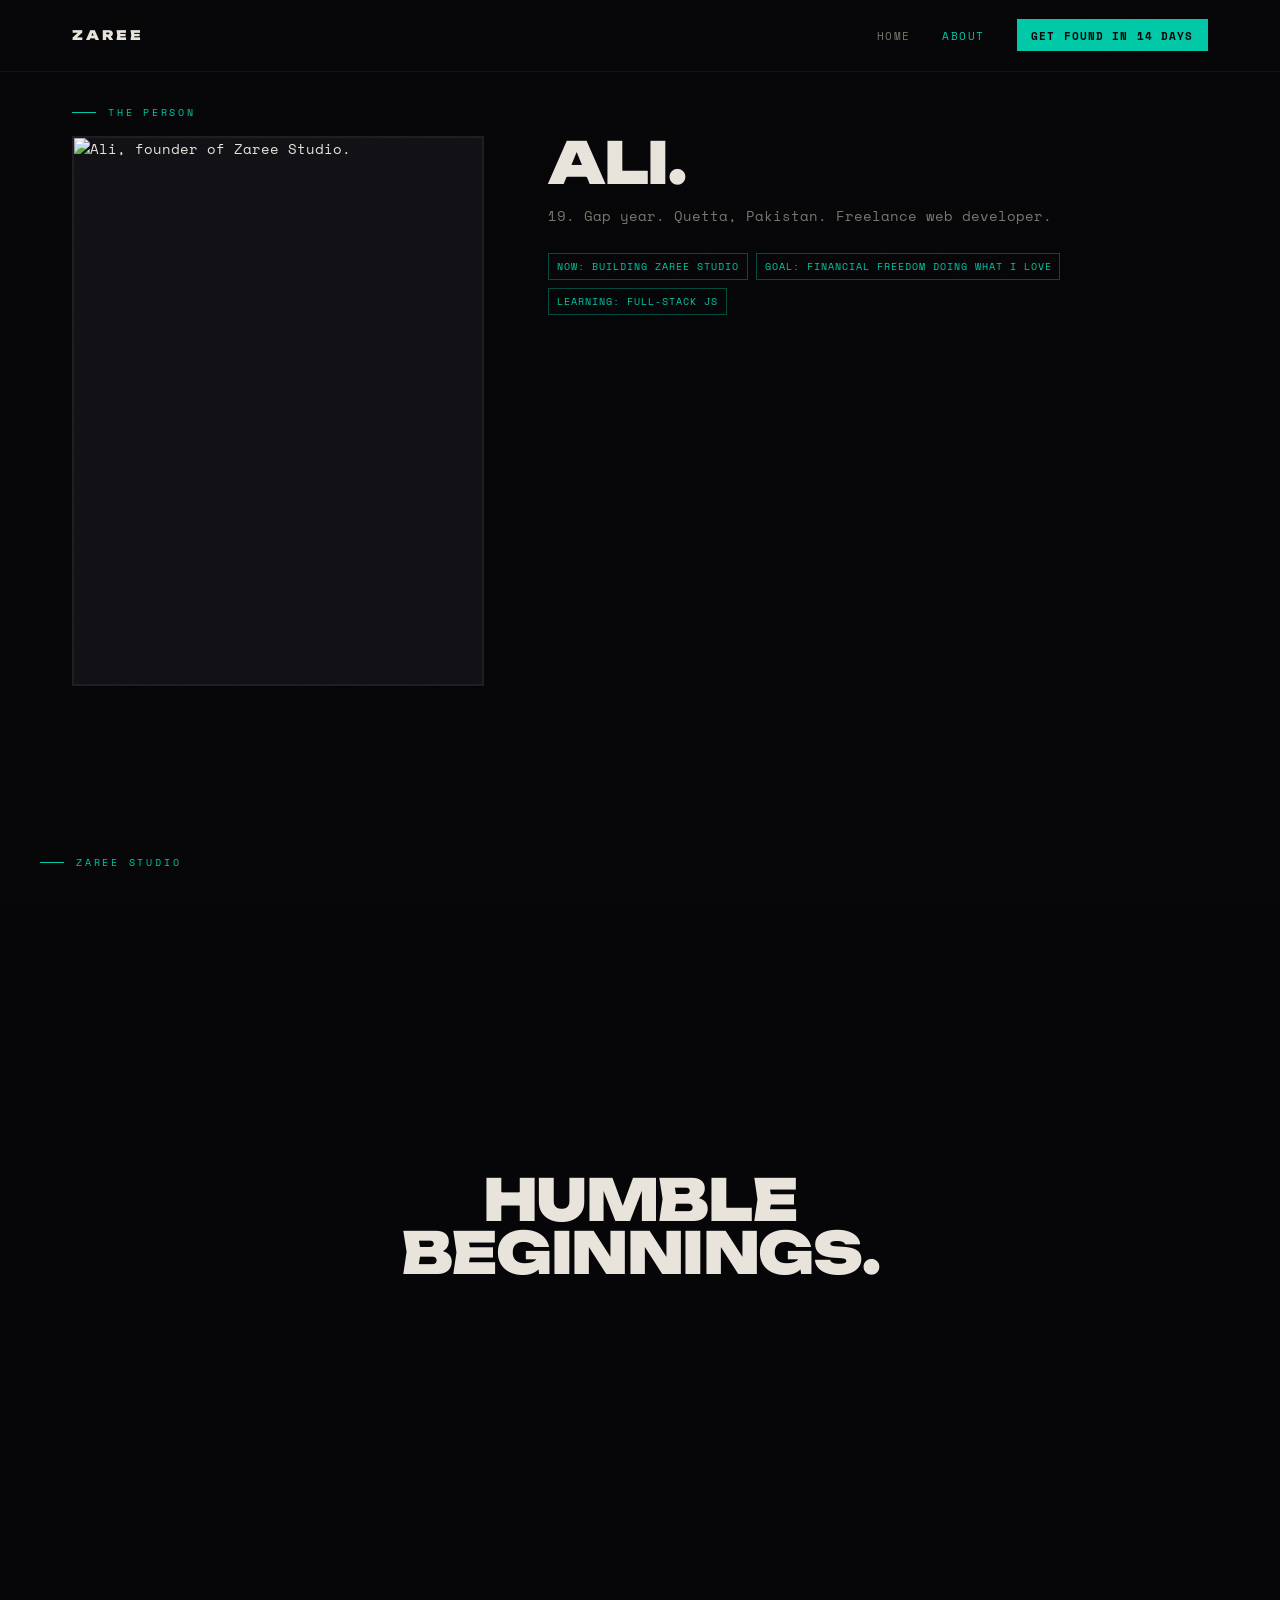
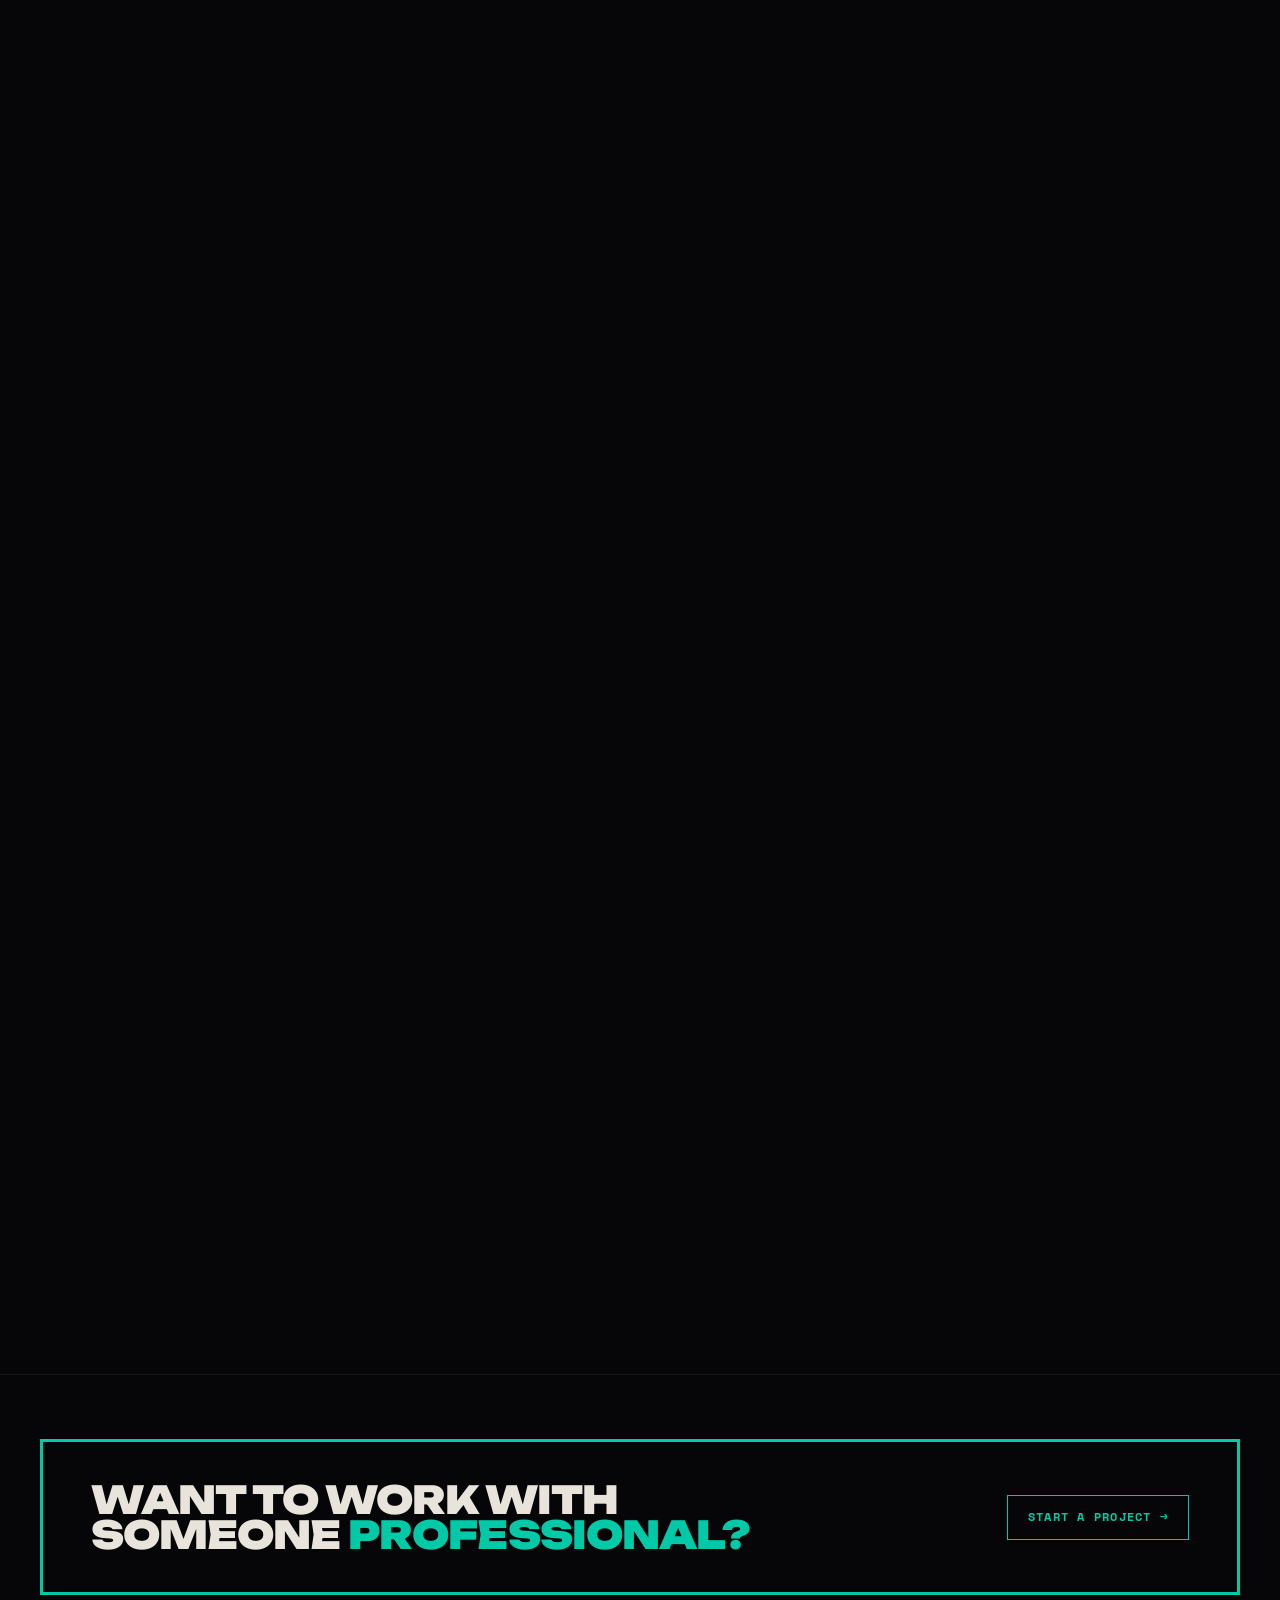
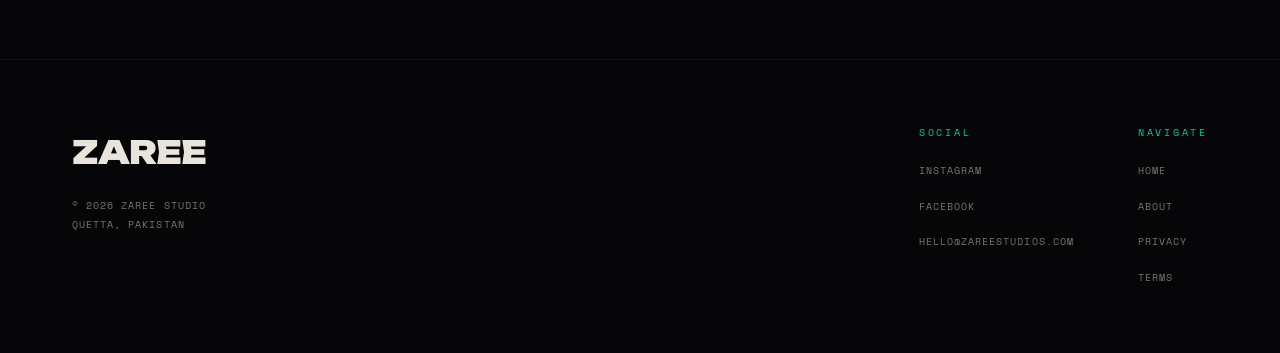
==== commit c579db8a: "Update footer" ====
--- a/about.html
+++ b/about.html
@@ -119,18 +119,38 @@
 
   </main>
 
+
   <!-- ===== FOOTER ===== -->
   <footer class="footer">
     <div class="footer__inner">
-      <p class="footer__copy">© 2026 Zaree Studio · Quetta, Pakistan</p>
-      <nav aria-label="Footer navigation">
-        <ul class="footer__links">
+
+      <!-- Brand -->
+      <div class="footer__brand">
+        <a href="index.html" class="footer__logo" aria-label="Zaree Studio home">ZAREE</a>
+        <p class="footer__copy">© 2026 Zaree Studio<br>Quetta, Pakistan</p>
+      </div>
+
+      <!-- Social -->
+      <nav class="footer__col" aria-label="Social media">
+        <p class="footer__col-label">Social</p>
+        <ul class="footer__col-links">
           <li><a href="https://www.instagram.com/zareestudios/" class="footer__link" target="_blank" rel="noopener noreferrer">Instagram</a></li>
           <li><a href="https://www.facebook.com/profile.php?id=61572127582054" class="footer__link" target="_blank" rel="noopener noreferrer">Facebook</a></li>
+          <li><a href="mailto:hello@zareestudios.com" class="footer__link">hello@zareestudios.com</a></li>
+        </ul>
+      </nav>
+
+      <!-- Navigate -->
+      <nav class="footer__col" aria-label="Footer navigation">
+        <p class="footer__col-label">Navigate</p>
+        <ul class="footer__col-links">
+          <li><a href="index.html" class="footer__link">Home</a></li>
+          <li><a href="about.html" class="footer__link">About</a></li>
           <li><a href="privacy.html" class="footer__link">Privacy</a></li>
           <li><a href="terms.html" class="footer__link">Terms</a></li>
         </ul>
       </nav>
+
     </div>
   </footer>
 
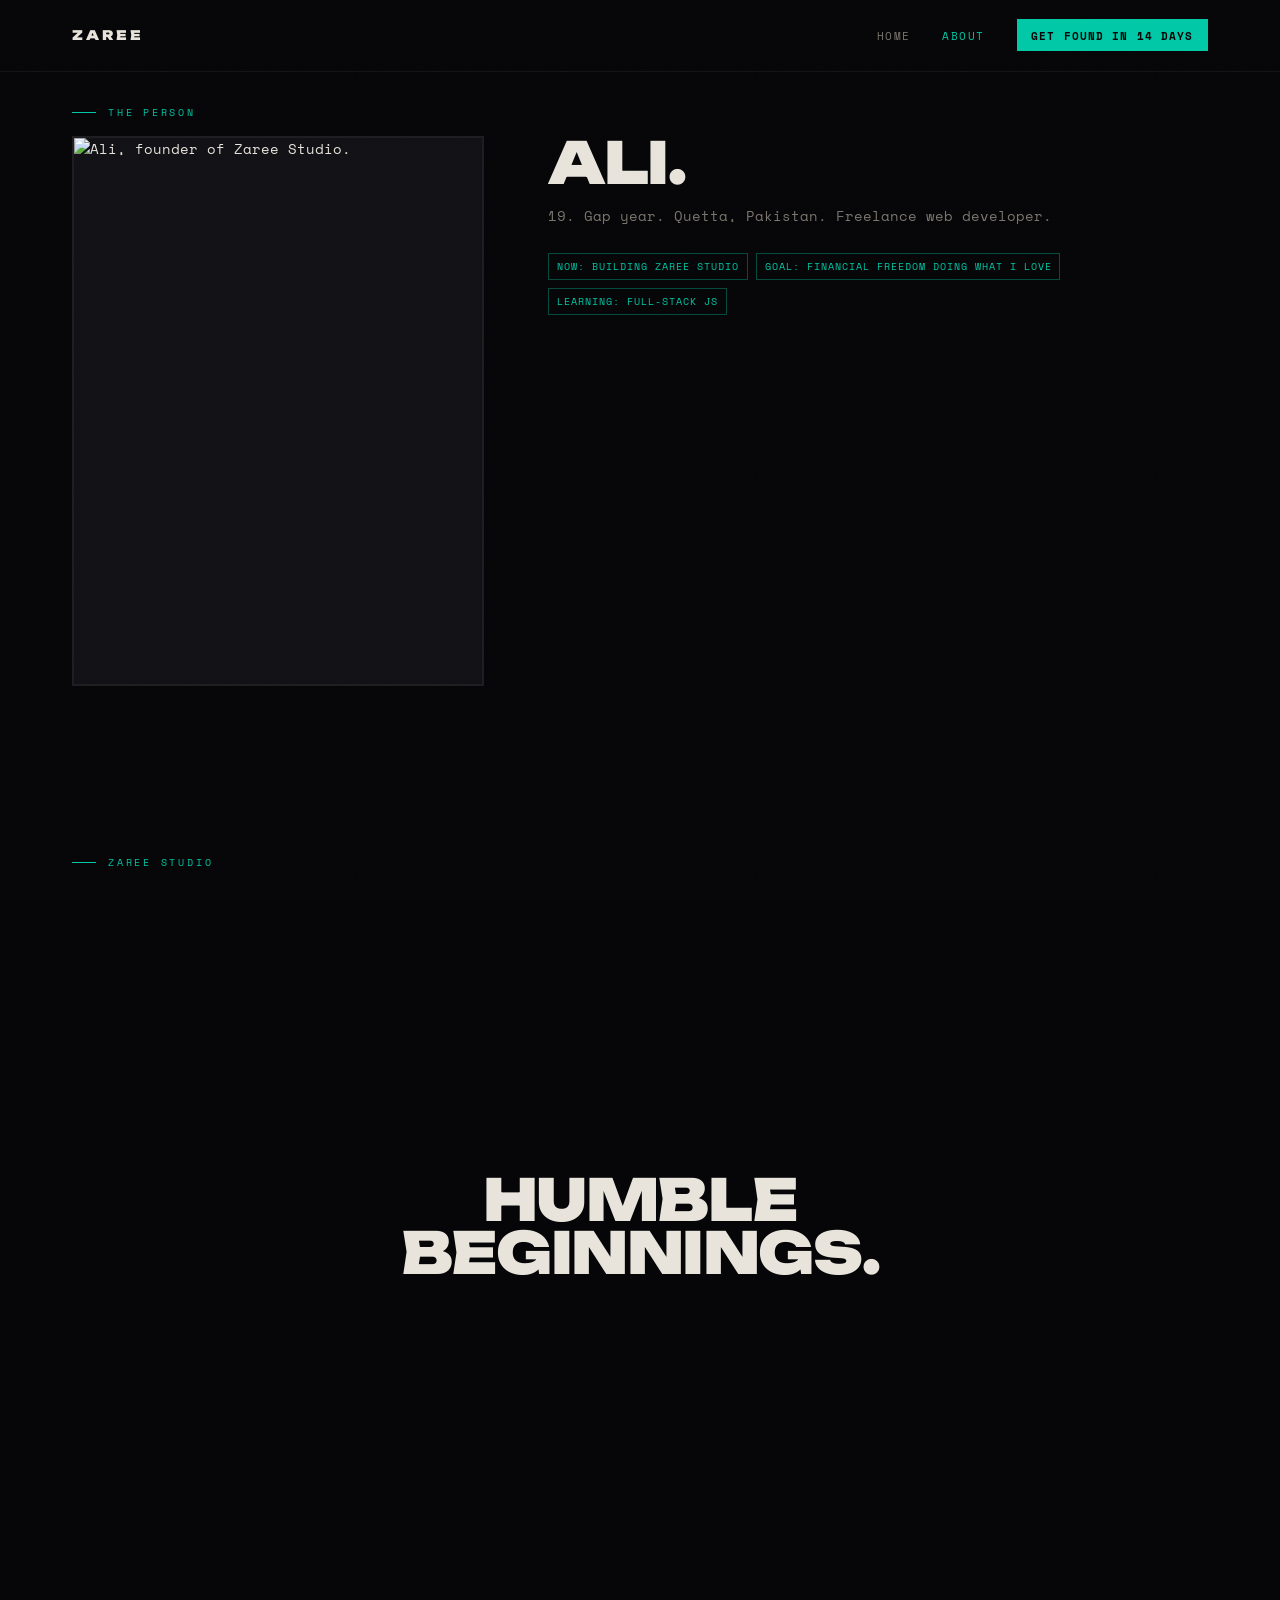
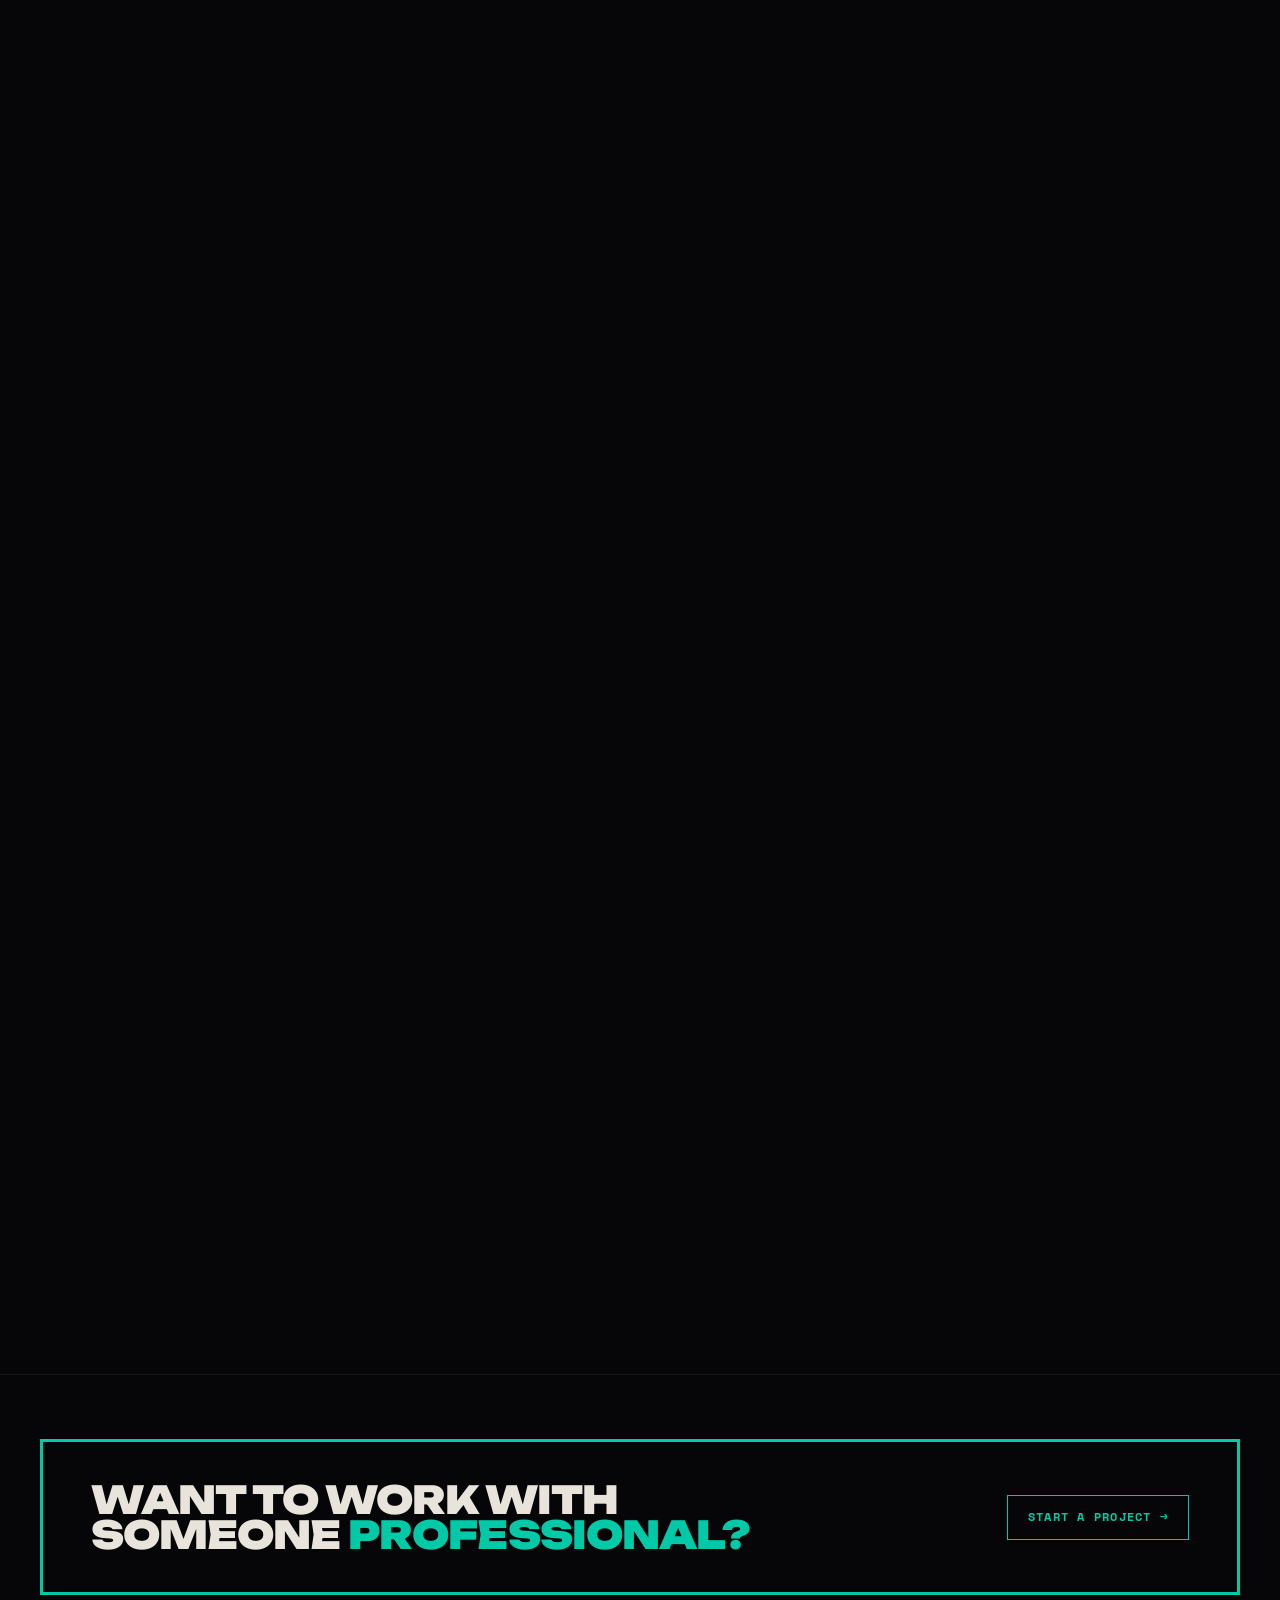
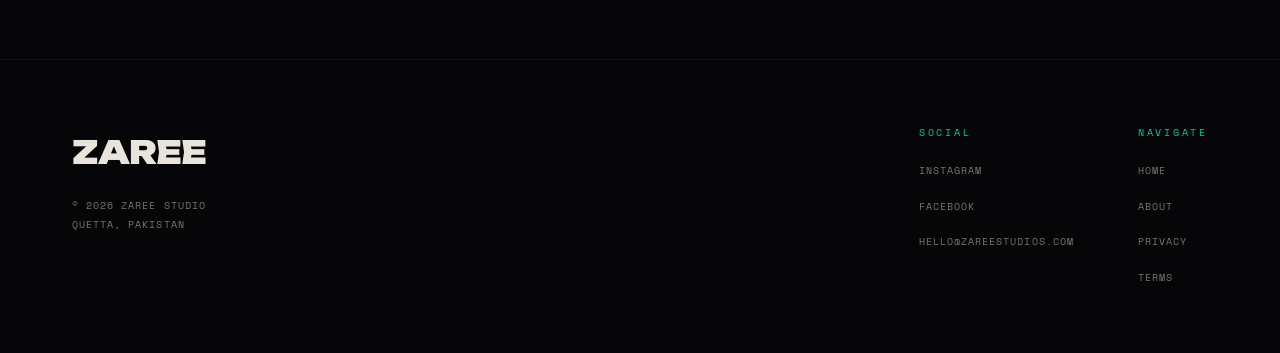
==== commit cd98f5a7: "Fix footer mobile responsiveness" ====
--- a/about.html
+++ b/about.html
@@ -129,27 +129,29 @@
         <a href="index.html" class="footer__logo" aria-label="Zaree Studio home">ZAREE</a>
         <p class="footer__copy">© 2026 Zaree Studio<br>Quetta, Pakistan</p>
       </div>
+      
+      <div class="footer__right">
+        <!-- Social -->
+        <nav class="footer__col" aria-label="Social media">
+          <p class="footer__col-label">Social</p>
+          <ul class="footer__col-links">
+            <li><a href="https://www.instagram.com/zareestudios/" class="footer__link" target="_blank" rel="noopener noreferrer">Instagram</a></li>
+            <li><a href="https://www.facebook.com/profile.php?id=61572127582054" class="footer__link" target="_blank" rel="noopener noreferrer">Facebook</a></li>
+            <li><a href="mailto:hello@zareestudios.com" class="footer__link">hello@zareestudios.com</a></li>
+          </ul>
+        </nav>
 
-      <!-- Social -->
-      <nav class="footer__col" aria-label="Social media">
-        <p class="footer__col-label">Social</p>
-        <ul class="footer__col-links">
-          <li><a href="https://www.instagram.com/zareestudios/" class="footer__link" target="_blank" rel="noopener noreferrer">Instagram</a></li>
-          <li><a href="https://www.facebook.com/profile.php?id=61572127582054" class="footer__link" target="_blank" rel="noopener noreferrer">Facebook</a></li>
-          <li><a href="mailto:hello@zareestudios.com" class="footer__link">hello@zareestudios.com</a></li>
-        </ul>
-      </nav>
-
-      <!-- Navigate -->
-      <nav class="footer__col" aria-label="Footer navigation">
-        <p class="footer__col-label">Navigate</p>
-        <ul class="footer__col-links">
-          <li><a href="index.html" class="footer__link">Home</a></li>
-          <li><a href="about.html" class="footer__link">About</a></li>
-          <li><a href="privacy.html" class="footer__link">Privacy</a></li>
-          <li><a href="terms.html" class="footer__link">Terms</a></li>
-        </ul>
-      </nav>
+        <!-- Navigate -->
+        <nav class="footer__col" aria-label="Footer navigation">
+          <p class="footer__col-label">Navigate</p>
+          <ul class="footer__col-links">
+            <li><a href="index.html" class="footer__link">Home</a></li>
+            <li><a href="about.html" class="footer__link">About</a></li>
+            <li><a href="privacy.html" class="footer__link">Privacy</a></li>
+            <li><a href="terms.html" class="footer__link">Terms</a></li>
+          </ul>
+        </nav>
+      </div>
 
     </div>
   </footer>
--- a/assets/css/style.css
+++ b/assets/css/style.css
@@ -209,7 +209,7 @@
    to match where .container eyebrows land (below nav). */
 .scroll-section__sticky .eyebrow {
   top: calc(var(--nav-height) + var(--space-md));
-  left: 0;
+  /* left: 0; */
 }
 
 /* Body text */
@@ -281,7 +281,9 @@
 }
 
 @media (max-width: 768px) {
-  .container { padding: var(--space-md) var(--space-sm); }
+  .eyebrow {
+    width: calc(100vw - 4rem);
+  }
 }
 
 
@@ -750,22 +752,31 @@
   font-size: 0.9rem;
 }
 
+@media (max-width: 768px) {
+  .street-scene {
+    width: 100%;
+  }
+
+  .scene-body,
+  .scene-body--stage {
+    width: 100%;
+    font-size: 1rem;
+    line-height: 1.85;
+  }
+
+  .scene-svg-wrapper {
+    padding: 0.75rem;
+  }
+}
+
 /* ===== SEARCH SWAP SECTION ===== */
 
 /* Wrapper that constrains card + caption together — mirrors .street-scene pattern */
-.search-scene {
-  width: min(72vw, 860px);
-}
-
-.search-scene .search-card {
-  width: 100%;
-}
-
 .search-card {
   width: min(72vw, 860px);
   background: var(--background-raised);
   border: 1px solid var(--border-moderate);
-  padding: 2rem 2.5rem;
+  padding: 1.5rem 2rem;
 }
 
 .search-bar {
@@ -830,6 +841,7 @@
   font-size: 0.62rem;
   color: var(--accent);
   letter-spacing: 0.05em;
+  width: 80%;
 }
 
 .search-result__miss {
@@ -851,6 +863,14 @@
   text-transform: uppercase;
   margin-bottom: 2rem;
   line-height: 1;
+}
+
+@media (max-width: 768px) {
+  .search-card { 
+    width: calc(100vw - 4rem);
+  }
+
+  .scene-body--stage { width: 80vw; }
 }
 
 /* ===== PROCESS / DEVLOG SECTION ===== */
@@ -881,7 +901,7 @@
   min-height: 52vh;
   background: var(--background-raised);
   border: 1px solid var(--border-moderate);
-  padding: 2.5rem 3rem;
+  padding: 1.5rem 2rem;
 }
 
 .devlog-card__day {
@@ -929,6 +949,12 @@
   content: '✓';
   color: var(--accent);
   flex-shrink: 0;
+}
+
+@media (max-width: 768px) {
+  .devlog-card { 
+    width: calc(100vw - 4rem);
+  }
 }
 
 /* Terminal window */
@@ -1054,6 +1080,10 @@
 
 .project-complete.is-visible { opacity: 1; }
 
+@media (max-width: 768px) {
+  .tech-boxes { grid-template-columns: 1fr; }
+}
+
 /* ===== PACKAGE CARD ===== */
 .package-card {
   border: 3px solid var(--text-primary);
@@ -1137,10 +1167,26 @@
   text-align: right;
 }
 
+@media (max-width: 600px) {
+  .package-card {
+    width: calc(100vw - (var(--space-md) * 2));
+    padding: 1.75rem;
+  }
+
+  .package-card__price-row {
+    flex-direction: column;
+    align-items: flex-start;
+  }
+
+  .package-card__price-note {
+    text-align: left;
+  }
+}
+
 /* ===== CTA STRIP ===== */
 .cta-strip {
   margin: var(--space-lg) 0 0;
-  padding: var(--space-lg) 0 0;
+  padding: var(--space-lg) var(--space-sm) 0;
   border-top: 1px solid var(--border-subtle);
 }
 
@@ -1214,6 +1260,12 @@
   flex-direction: column;
   gap: var(--space-sm);
   flex: 1;
+}
+
+.footer__right {
+  display: flex;
+  gap: var(--space-lg);
+
 }
 
 .footer__logo {
